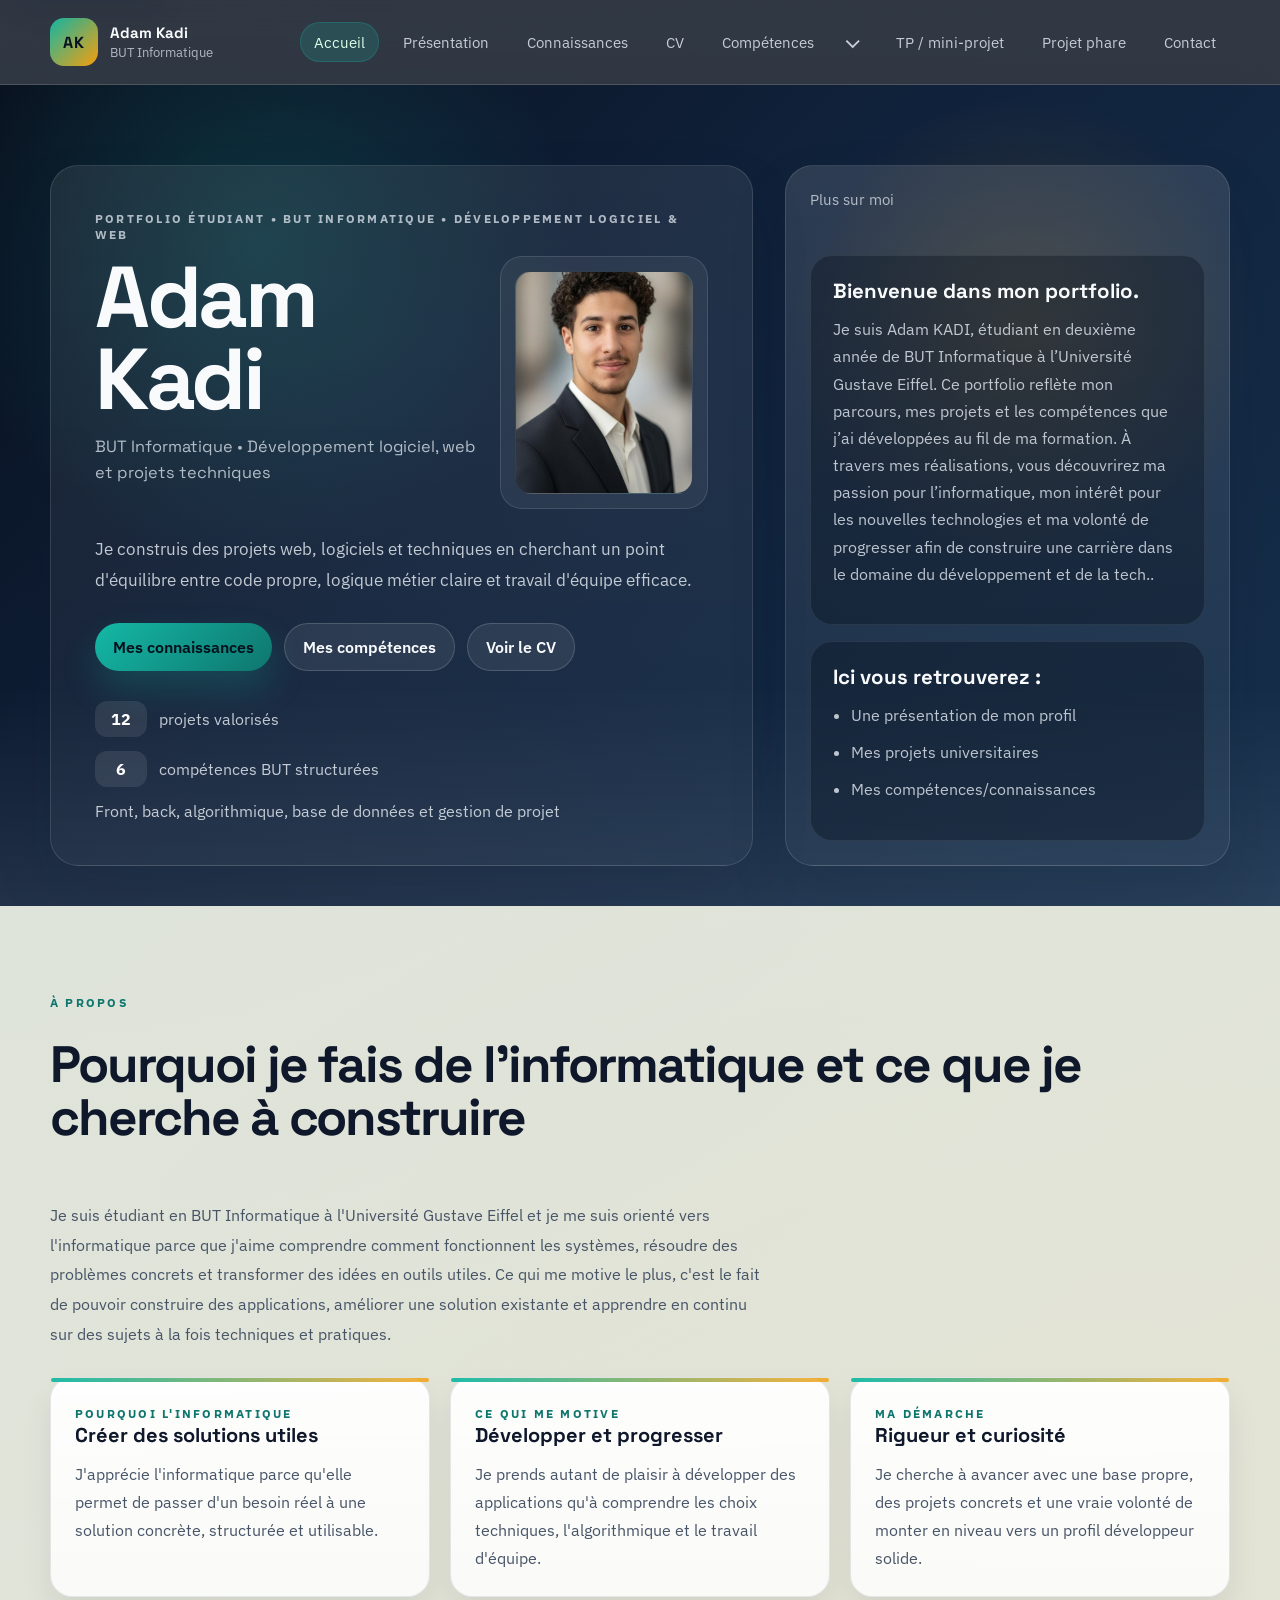
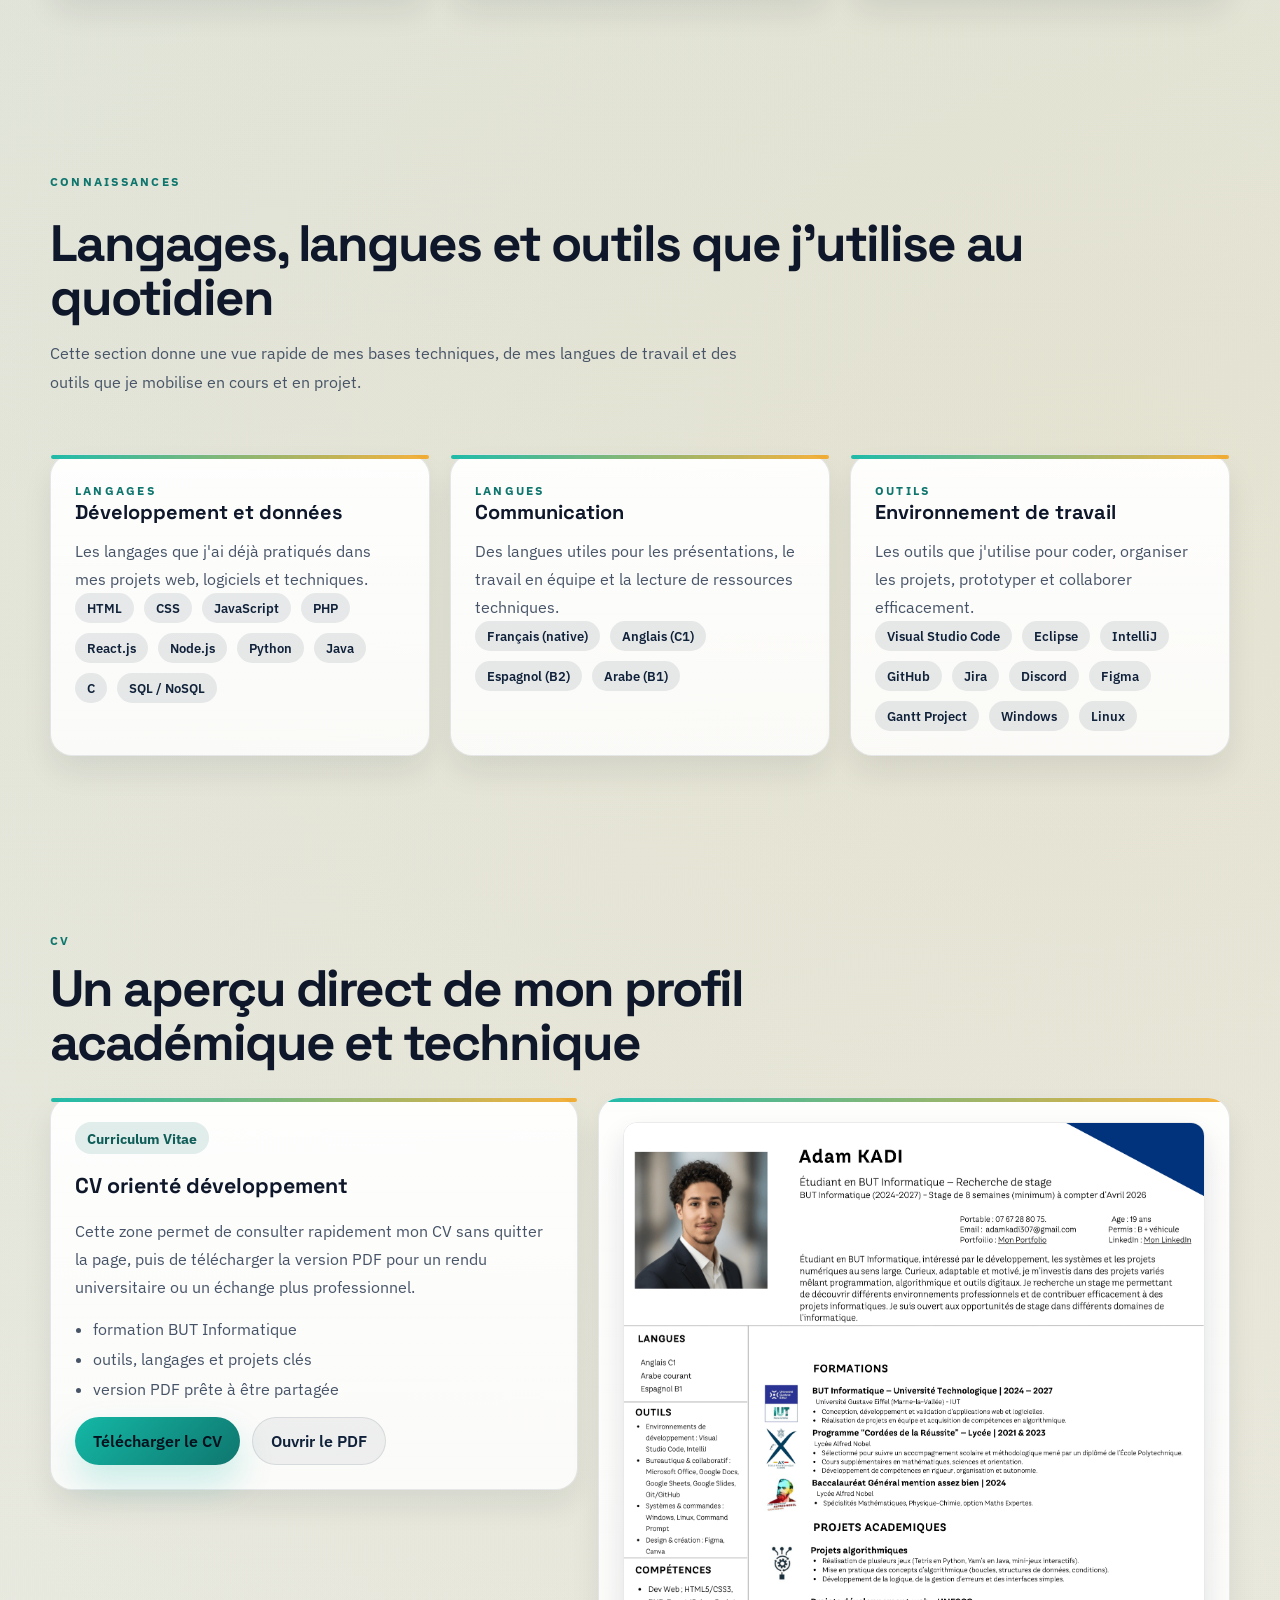
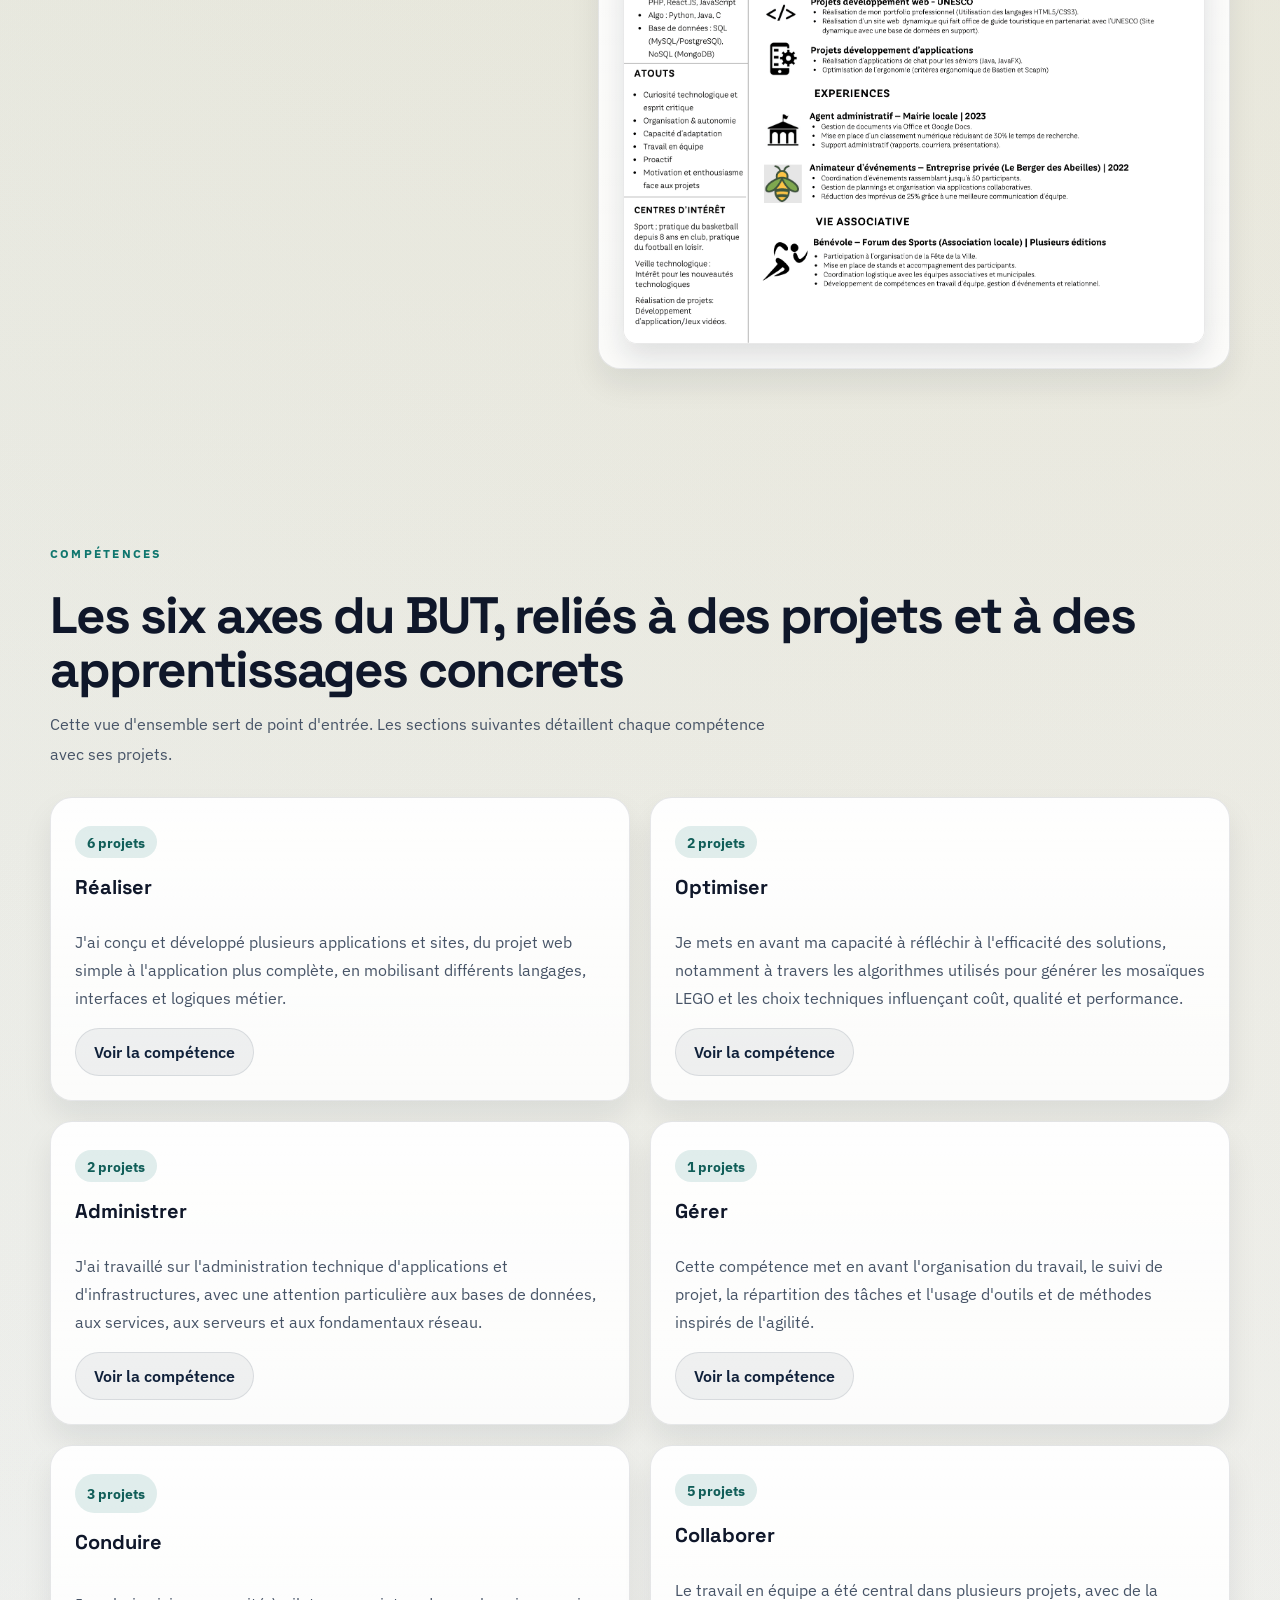
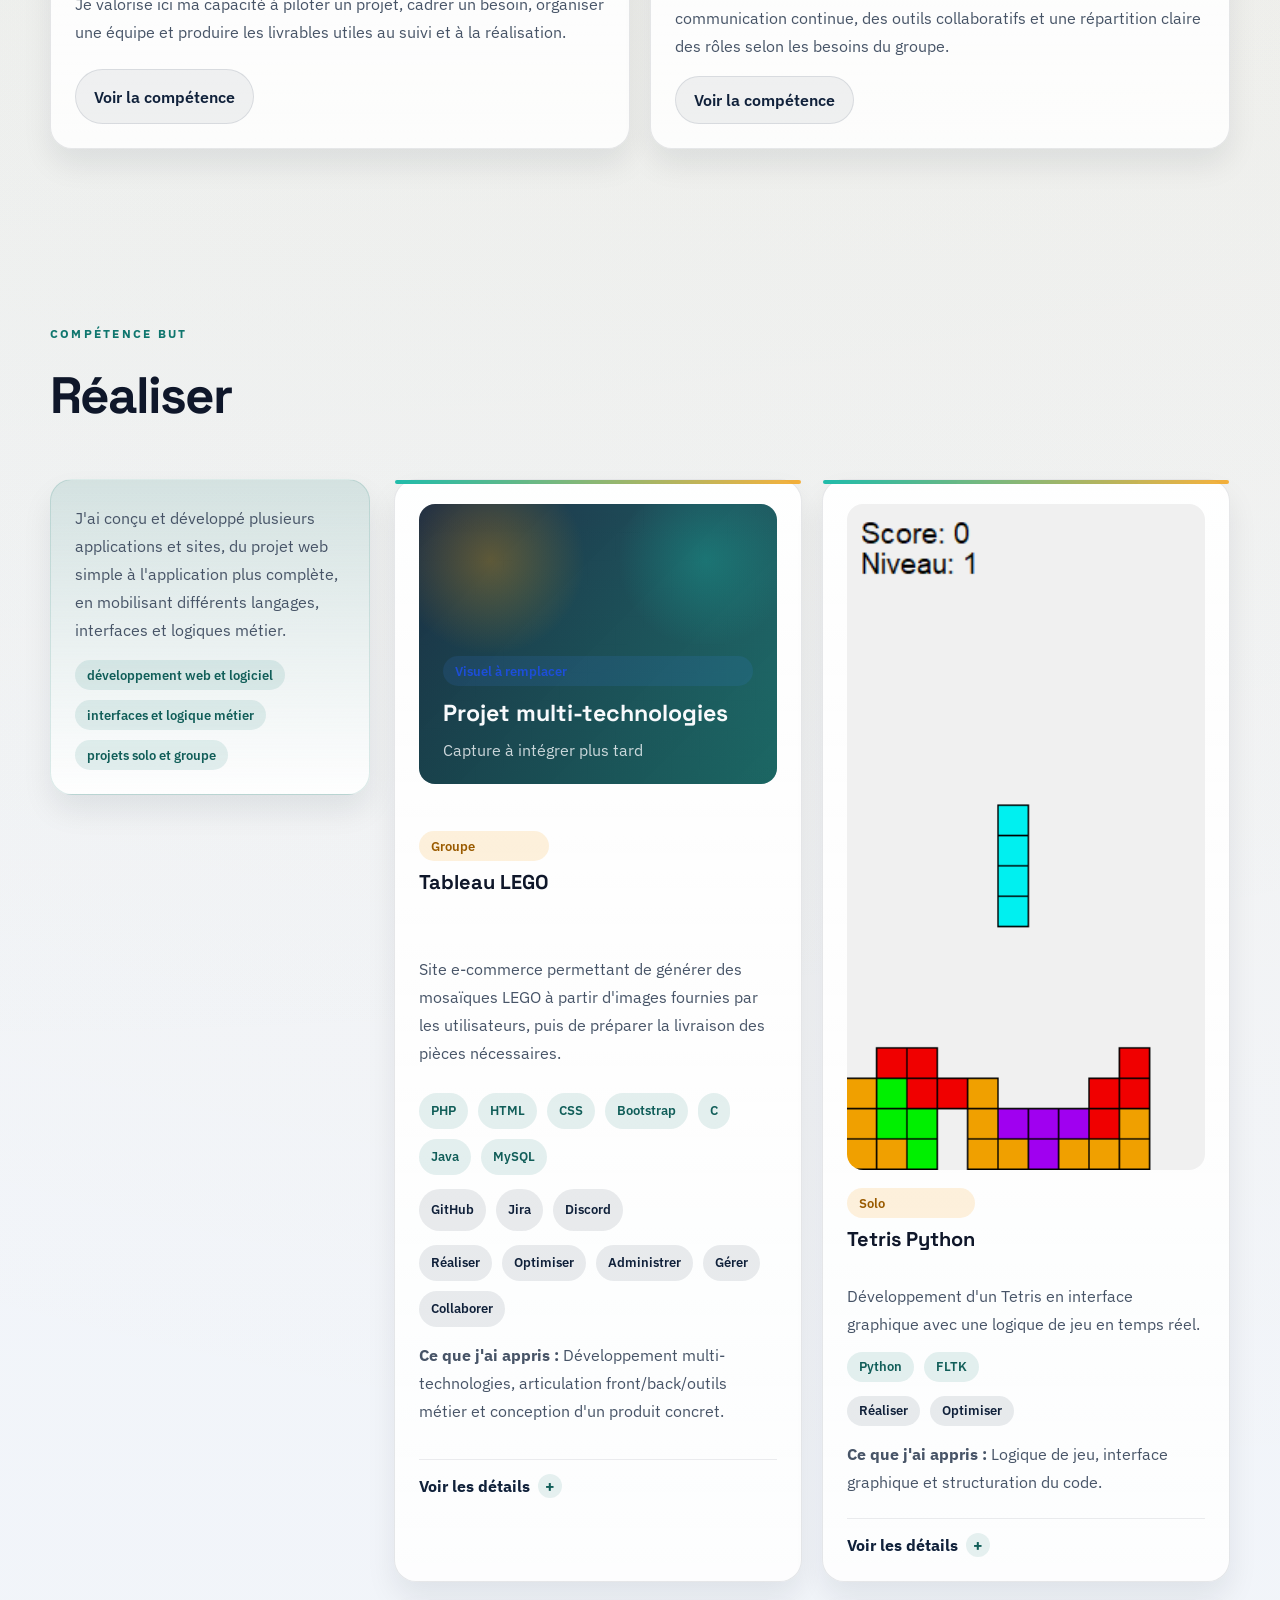
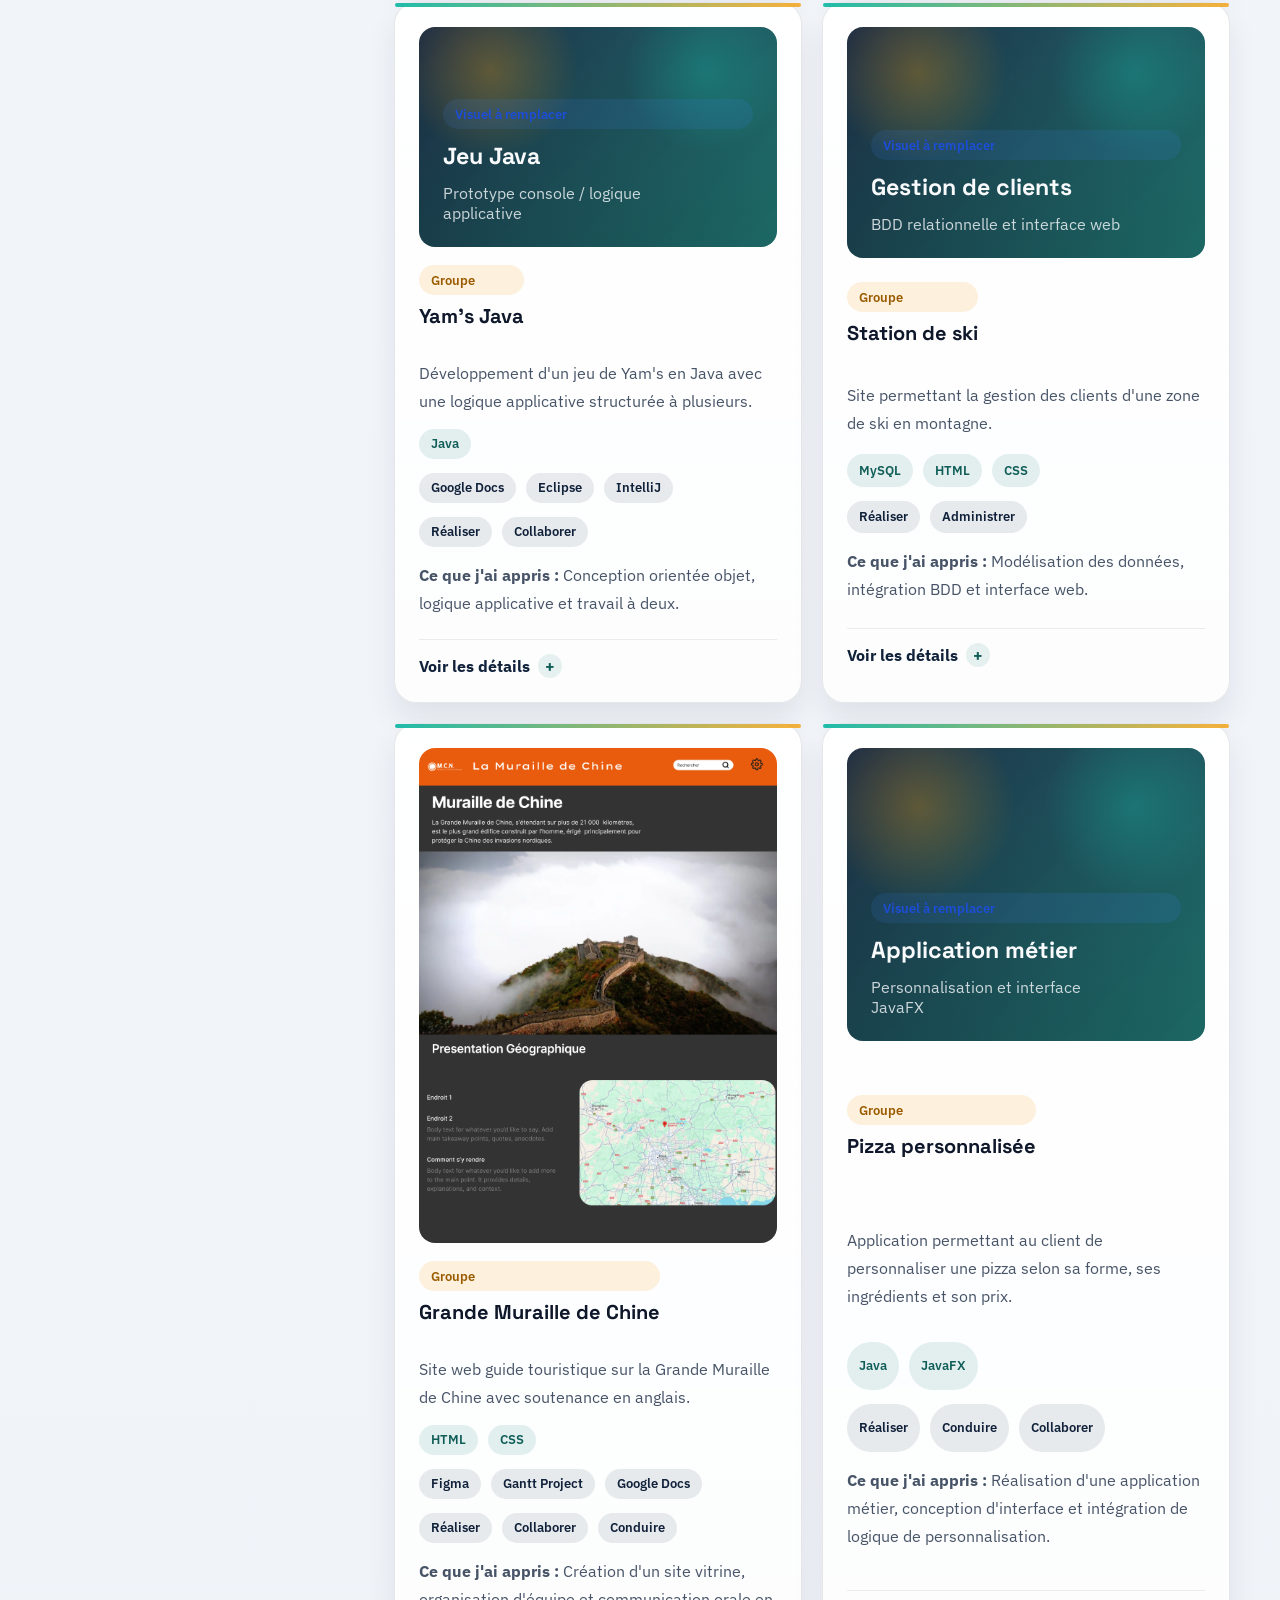
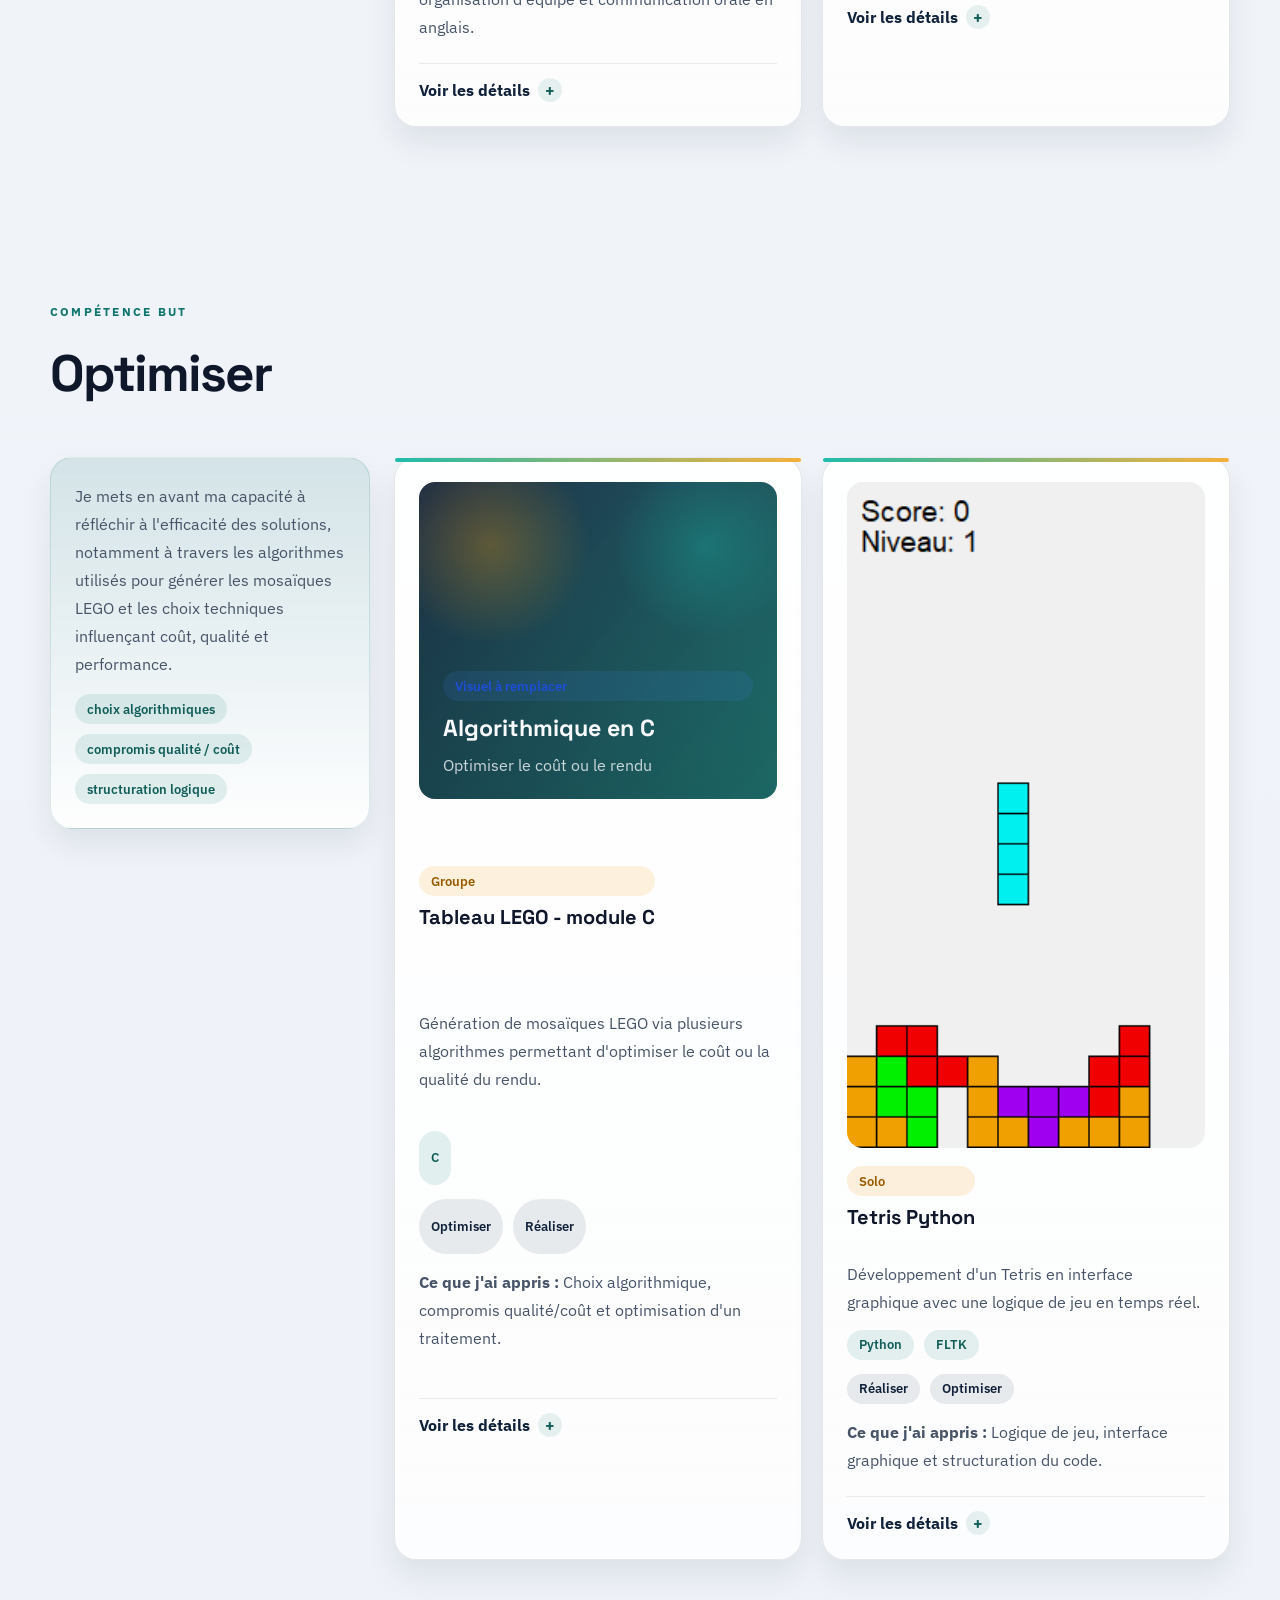
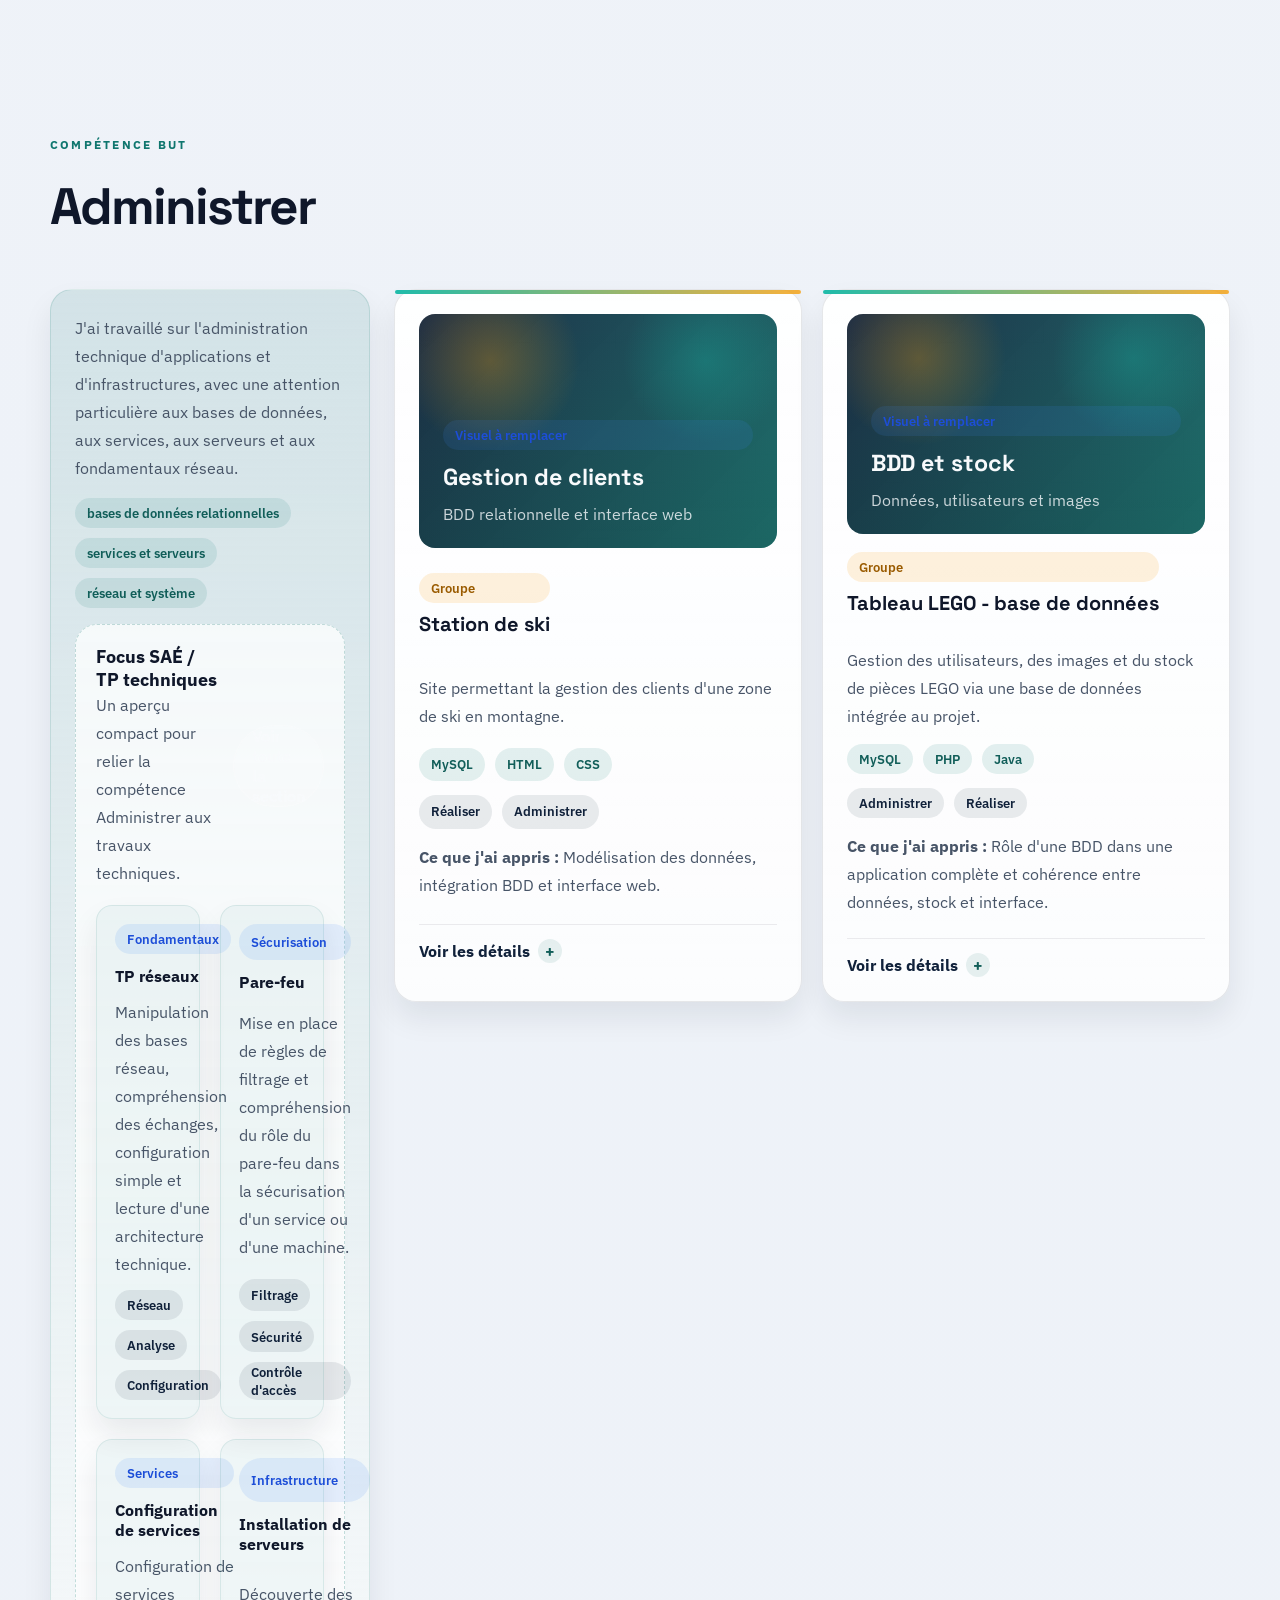
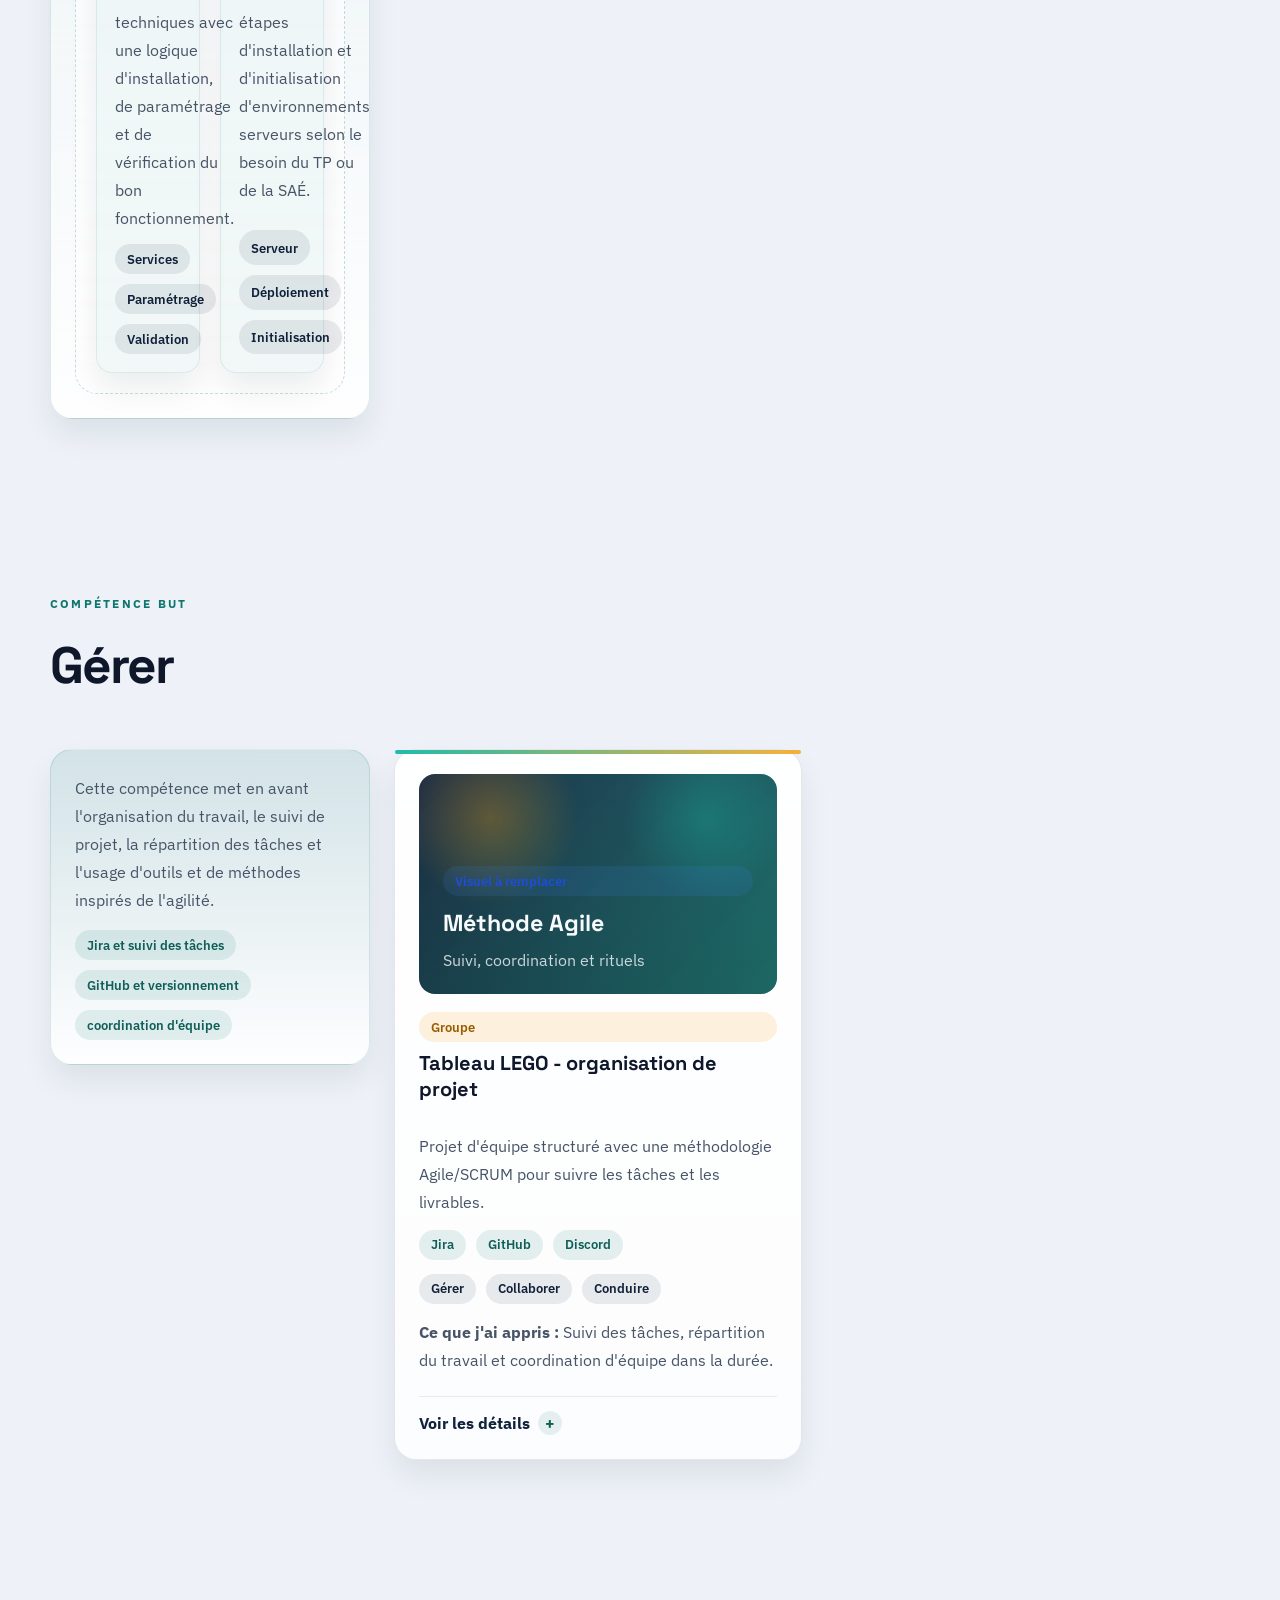
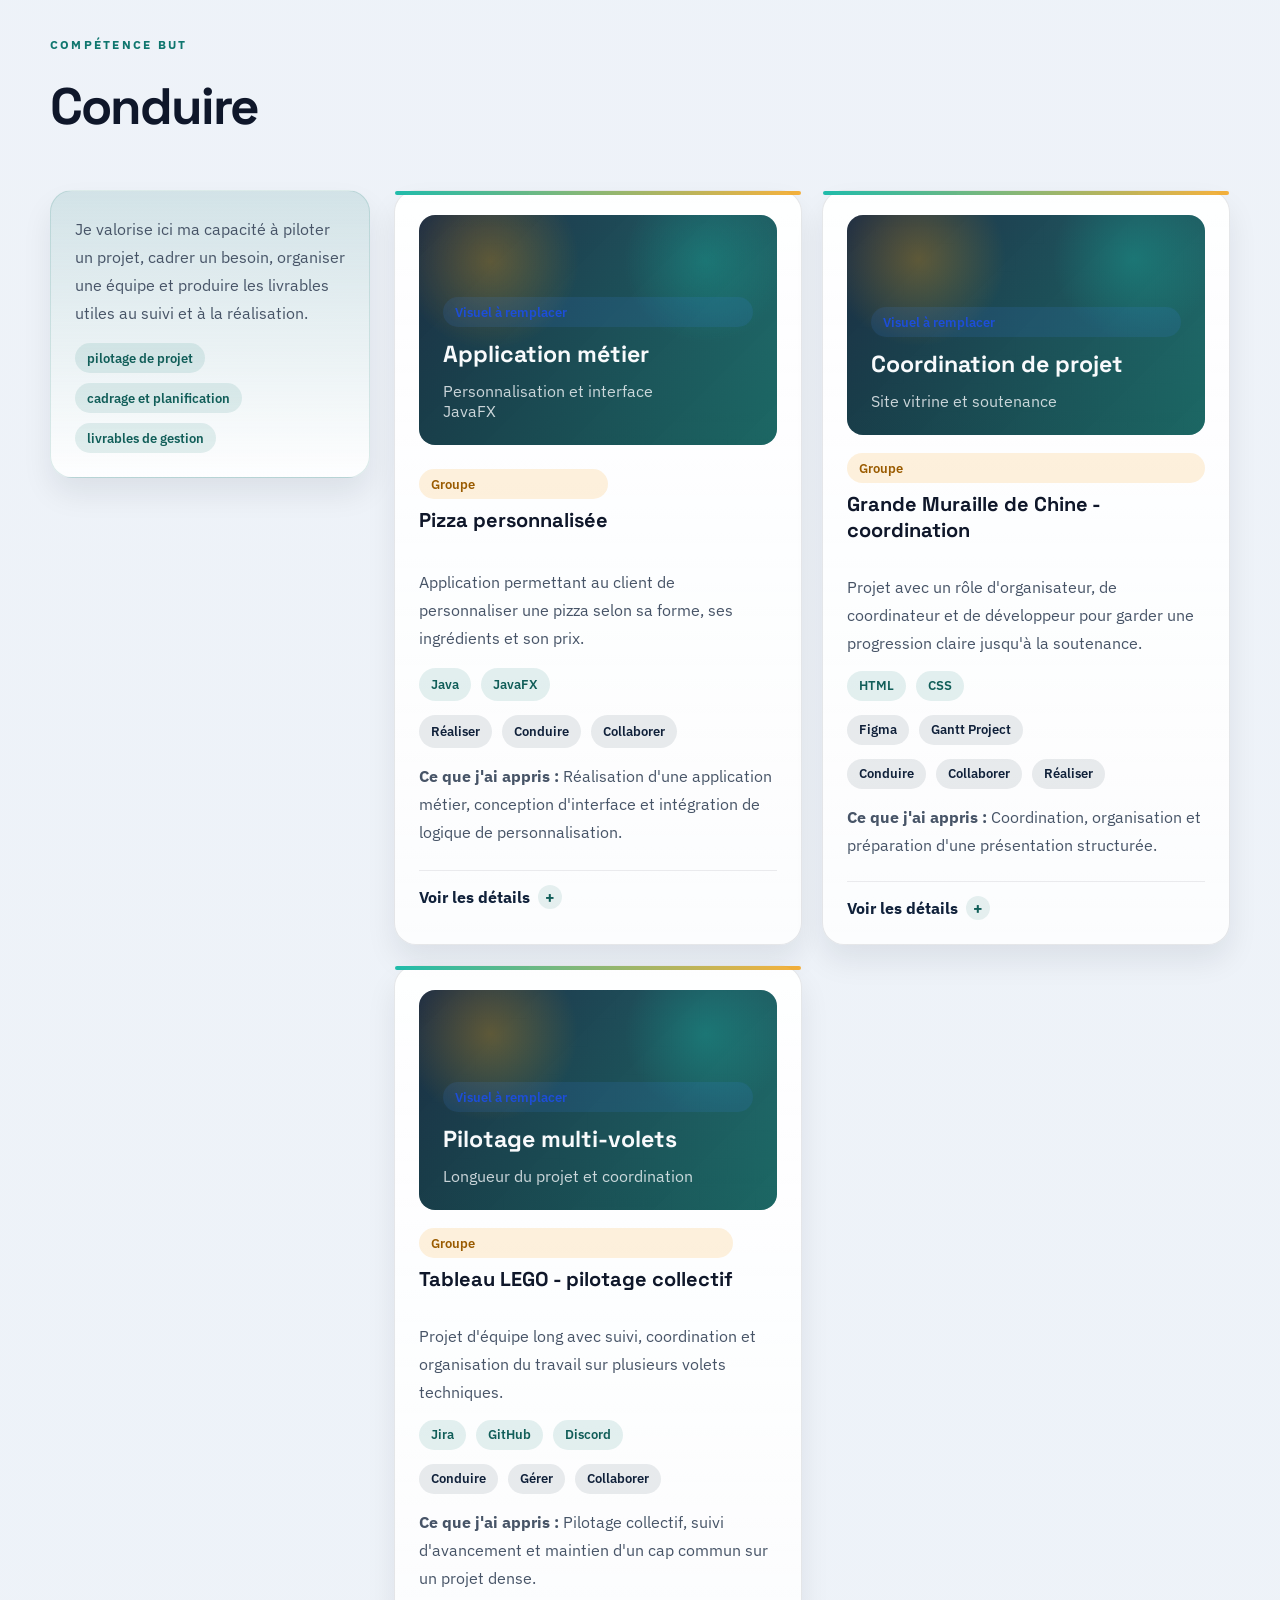
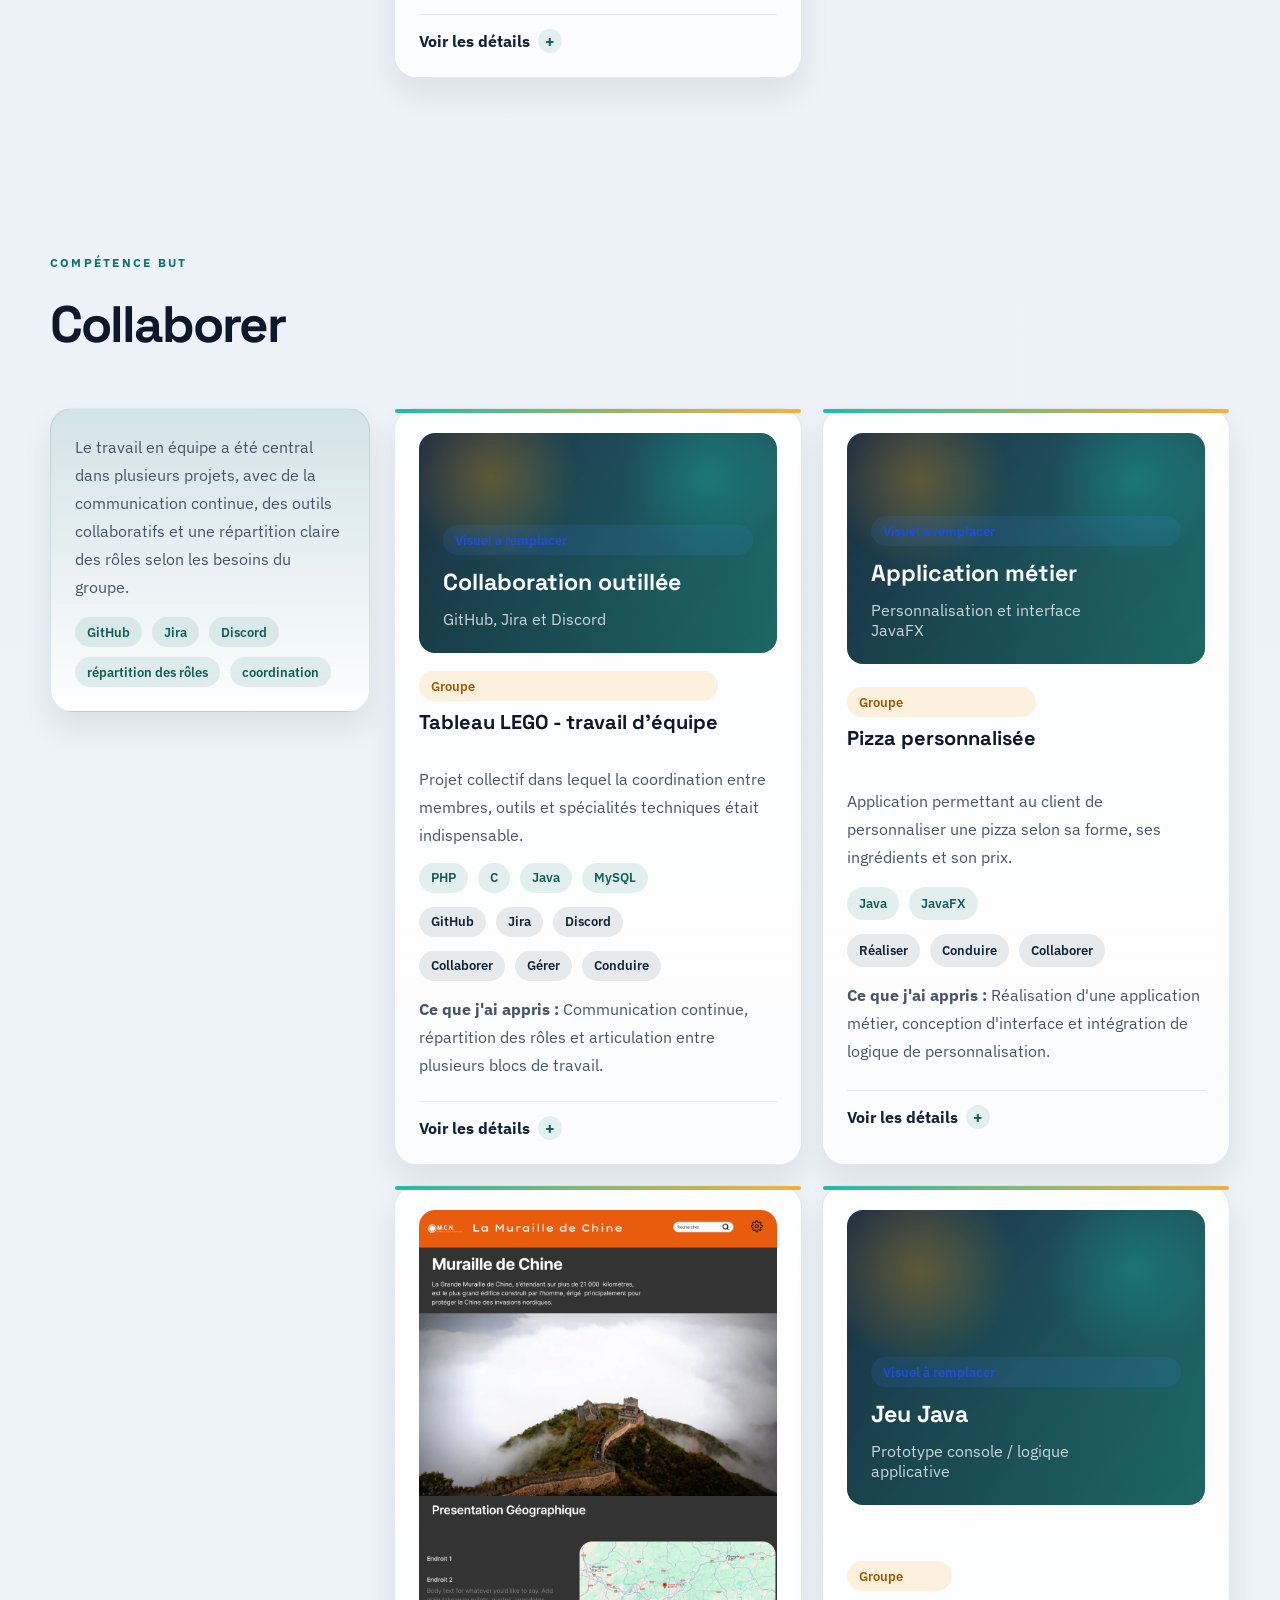
==== index.html @ 63e86c7b "Update index.html" ====
﻿<!DOCTYPE html>
<html lang="fr">
<head>
    <meta charset="UTF-8">
    <meta name="viewport" content="width=device-width, initial-scale=1.0">
    <meta name="description" content="Portfolio one-page d'Adam Kadi, étudiant en BUT Informatique, structuré autour des compétences du BUT et de projets techniques.">
    <title>Adam Kadi | Portfolio BUT Informatique</title>
    <link rel="preconnect" href="https://fonts.googleapis.com">
    <link rel="preconnect" href="https://fonts.gstatic.com" crossorigin>
    <link href="https://fonts.googleapis.com/css2?family=IBM+Plex+Sans:wght@400;500;600;700&family=Space+Grotesk:wght@500;700&display=swap" rel="stylesheet">
    <link rel="stylesheet" href="assets/css/styles.css">
</head>
<body>
    <a class="skip-link" href="#main-content">Aller au contenu</a>

    <nav class="site-nav" aria-label="Navigation principale">
        <div class="container nav-inner">
            <a class="brand" href="#hero">
                <span class="brand-mark">AK</span>
                <span class="brand-copy">
                    <strong>Adam Kadi</strong>
                    <span>BUT Informatique</span>
                </span>
            </a>

            <button class="nav-toggle" type="button" aria-expanded="false" aria-controls="nav-panel">
                <span></span>
                <span></span>
                <span></span>
                <span class="sr-only">Ouvrir le menu</span>
            </button>

            <div class="nav-panel" id="nav-panel">
                <ul class="nav-links">
                    <li><a href="#hero" data-nav-link>Accueil</a></li>
                    <li><a href="#presentation" data-nav-link>Présentation</a></li>
                    <li><a href="#connaissances" data-nav-link>Connaissances</a></li>
                    <li><a href="#cv" data-nav-link>CV</a></li>
                    <li class="nav-item nav-item-dropdown" data-nav-group="competences">
                        <div class="nav-dropdown-head">
                            <a href="#competences" class="nav-group-link" data-nav-link data-nav-parent-link="competences">Compétences</a>
                            <button class="nav-dropdown-toggle" type="button" aria-expanded="false" aria-controls="nav-competences-menu" data-dropdown-toggle="competences">
                                <span class="nav-dropdown-chevron" aria-hidden="true"></span>
                                <span class="sr-only">Afficher les liens des compétences</span>
                            </button>
                        </div>
                        <div class="nav-dropdown-menu" id="nav-competences-menu">
                            <a href="#realiser" data-nav-link data-nav-sub-link="competences">Réaliser</a>
                            <a href="#optimiser" data-nav-link data-nav-sub-link="competences">Optimiser</a>
                            <a href="#administrer" data-nav-link data-nav-sub-link="competences">Administrer</a>
                            <a href="#gerer" data-nav-link data-nav-sub-link="competences">Gérer</a>
                            <a href="#conduire" data-nav-link data-nav-sub-link="competences">Conduire</a>
                            <a href="#collaborer" data-nav-link data-nav-sub-link="competences">Collaborer</a>
                        </div>
                    </li>
                    <li><a href="#sae-techniques" data-nav-link>TP / mini-projet</a></li>
                    <li><a href="#projet-phare" data-nav-link>Projet phare</a></li>
                    <li><a href="#contact" data-nav-link>Contact</a></li>
                </ul>
            </div>
        </div>
    </nav>

    <header class="hero-shell" id="hero" data-nav-section>
        <div class="hero-backdrop" aria-hidden="true"></div>
        <div class="container hero-grid reveal">
            <div class="hero-copy">
                <p class="eyebrow">Portfolio étudiant • BUT Informatique • Développement logiciel & web</p>
                <div class="hero-identity">
                    <div class="hero-title-block">
                        <h1>Adam Kadi</h1>
                        <p class="hero-role">BUT Informatique • Développement logiciel, web et projets techniques</p>
                    </div>
                    <div class="hero-photo-card">
                        
                        <div class="hero-photo-frame">
                            <img class="hero-photo-image" src="photopro.jpg" alt="Photo professionnelle d'Adam Kadi">
                        </div>
                        
                    </div>
                </div>
                <p class="hero-lead">
                    Je construis des projets web, logiciels et techniques en cherchant un point d'équilibre entre code propre,
                    logique métier claire et travail d'équipe efficace.
                </p>
                <div class="hero-actions">
                    <a class="button button-primary" href="#connaissances">Mes connaissances</a>
                    <a class="button button-secondary" href="#competences">Mes compétences</a>
                    <a class="button button-secondary" href="#cv">Voir le CV</a>
                </div>
                <ul class="hero-points">
                    <li><strong data-count="projects">0</strong> projets valorisés</li>
                    <li><strong data-count="competencies">0</strong> compétences BUT structurées</li>
                    <li>Front, back, algorithmique, base de données et gestion de projet</li>
                </ul>
            </div>

            <aside class="hero-panel">
                <p class="panel-title">Plus sur moi</p>
                <div class="hero-card-stack">
                    <article class="hero-mini-card">
                        <span class="mini-label"></span>
                        <h2>Bienvenue dans mon portfolio. </h2>
                        <p>Je suis Adam KADI, étudiant en deuxième année de BUT Informatique à l’Université Gustave Eiffel. Ce portfolio reflète mon parcours, mes projets et les compétences que j’ai développées au fil de ma formation. À travers mes réalisations, vous découvrirez ma passion pour l’informatique, mon intérêt pour les nouvelles technologies et ma volonté de progresser afin de construire une carrière dans le domaine du développement et de la tech..</p>
                    </article>
                    <article class="hero-mini-card">
                        <span class="mini-label"></span>
                        <h2>Ici vous retrouverez :</h2>
                        <ul>
                            <li>Une présentation de mon profil</li>
                            <li>Mes projets universitaires</li>
                            <li>Mes compétences/connaissances</li>
                        </ul>
                    </article>
                </div>
            </aside>
        </div>
    </header>

    <main id="main-content">
        <noscript>
            <section class="noscript-warning">
                <div class="container">
                    <p>Ce portfolio utilise JavaScript pour générer les cartes projets et les sections compétences.</p>
                </div>
            </section>
        </noscript>

        <section class="section intro-section" id="presentation" data-nav-section>
            <div class="container section-grid reveal">
                <div class="section-heading">
                    <p class="section-kicker">À propos</p>
                    <h2>Pourquoi je fais de l'informatique et ce que je cherche à construire</h2>
                </div>
                <div class="intro-content">
                    <p>
                        Je suis étudiant en BUT Informatique à l'Université Gustave Eiffel et je me suis orienté vers l'informatique
                        parce que j'aime comprendre comment fonctionnent les systèmes, résoudre des problèmes concrets et transformer
                        des idées en outils utiles. Ce qui me motive le plus, c'est le fait de pouvoir construire des applications,
                        améliorer une solution existante et apprendre en continu sur des sujets à la fois techniques et pratiques.
                    </p>
                    <div class="info-grid">
                        <article class="info-card">
                            <span class="info-card-label">Pourquoi l'informatique</span>
                            <h3>Créer des solutions utiles</h3>
                            <p>J'apprécie l'informatique parce qu'elle permet de passer d'un besoin réel à une solution concrète, structurée et utilisable.</p>
                        </article>
                        <article class="info-card">
                            <span class="info-card-label">Ce qui me motive</span>
                            <h3>Développer et progresser</h3>
                            <p>Je prends autant de plaisir à développer des applications qu'à comprendre les choix techniques, l'algorithmique et le travail d'équipe.</p>
                        </article>
                        <article class="info-card">
                            <span class="info-card-label">Ma démarche</span>
                            <h3>Rigueur et curiosité</h3>
                            <p>Je cherche à avancer avec une base propre, des projets concrets et une vraie volonté de monter en niveau vers un profil développeur solide.</p>
                        </article>
                    </div>
                </div>
            </div>
        </section>

        <section class="section knowledge-section" id="connaissances" data-nav-section>
            <div class="container section-grid reveal">
                <div class="section-heading">
                    <p class="section-kicker">Connaissances</p>
                    <h2>Langages, langues et outils que j'utilise au quotidien</h2>
                    <p class="section-subtitle">
                        Cette section donne une vue rapide de mes bases techniques, de mes langues de travail et des outils que je mobilise en cours et en projet.
                    </p>
                </div>
                <div class="info-grid knowledge-grid">
                    <article class="info-card knowledge-card">
                        <span class="info-card-label">Langages</span>
                        <h3>Développement et données</h3>
                        <p>Les langages que j'ai déjà pratiqués dans mes projets web, logiciels et techniques.</p>
                        <div class="badge-row">
                            <span class="badge skill">HTML</span>
                            <span class="badge skill">CSS</span>
                            <span class="badge skill">JavaScript</span>
                            <span class="badge skill">PHP</span>
                            <span class="badge skill">React.js</span>
                            <span class="badge skill">Node.js</span>
                            <span class="badge skill">Python</span>
                            <span class="badge skill">Java</span>
                            <span class="badge skill">C</span>
                            <span class="badge skill">SQL / NoSQL</span>
                            
                        </div>
                    </article>
                    <article class="info-card knowledge-card">
                        <span class="info-card-label">Langues</span>
                        <h3>Communication</h3>
                        <p>Des langues utiles pour les présentations, le travail en équipe et la lecture de ressources techniques.</p>
                        <div class="badge-row">
                            <span class="badge skill">Français (native)</span>
                            <span class="badge skill">Anglais (C1)</span>
                            <span class="badge skill">Espagnol (B2)</span>
                            <span class="badge skill">Arabe (B1)</span>
                            
                        </div>
                    </article>
                    <article class="info-card knowledge-card">
                        <span class="info-card-label">Outils</span>
                        <h3>Environnement de travail</h3>
                        <p>Les outils que j'utilise pour coder, organiser les projets, prototyper et collaborer efficacement.</p>
                        <div class="badge-row">
                            <span class="badge skill">Visual Studio Code</span>
                            <span class="badge skill">Eclipse</span>
                            <span class="badge skill">IntelliJ</span>
                            <span class="badge skill">GitHub</span>
                            <span class="badge skill">Jira</span>
                            <span class="badge skill">Discord</span>
                            <span class="badge skill">Figma</span>
                            <span class="badge skill">Gantt Project</span>
                            <span class="badge skill">Windows</span>
                            <span class="badge skill">Linux</span>
                        </div>
                    </article>
                </div>
            </div>
        </section>

        <section class="section cv-section" id="cv" data-nav-section>
            <div class="container reveal">
                <div class="section-heading section-heading-split">
                    <div>
                        <p class="section-kicker">CV</p>
                        <h2>Un aperçu direct de mon profil académique et technique</h2>
                    </div>
                    
                </div>
                <div class="cv-grid">
                    <article class="cv-summary-card">
                        <span class="competency-count">Curriculum Vitae</span>
                        <h3>CV orienté développement</h3>
                        <p>
                            Cette zone permet de consulter rapidement mon CV sans quitter la page, puis de télécharger la version PDF
                            pour un rendu universitaire ou un échange plus professionnel.
                        </p>
                        <ul class="feature-list">
                            <li>formation BUT Informatique</li>
                            <li>outils, langages et projets clés</li>
                            <li>version PDF prête à être partagée</li>
                        </ul>
                        <div class="cv-actions">
                            <a class="button button-primary" href="CVADAM.pdf" download="CVADAM.pdf">Télécharger le CV</a>
                            <a class="button button-surface" href="CVADAM.pdf" target="_blank" rel="noopener">Ouvrir le PDF</a>
                        </div>
                    </article>
                    <article class="cv-preview-card">
                        <img src="CVADAM.png" alt="Aperçu du CV d'Adam Kadi">
                    </article>
                </div>
            </div>
        </section>

        <section class="section competencies-overview-section" id="competences" data-nav-section>
            <div class="container reveal">
                <div class="section-heading">
                    <p class="section-kicker">Compétences</p>
                    <h2>Les six axes du BUT, reliés à des projets et à des apprentissages concrets</h2>
                    <p class="section-subtitle">
                        Cette vue d'ensemble sert de point d'entrée. Les sections suivantes détaillent chaque compétence avec ses projets.
                    </p>
                </div>
                <div class="competency-overview-grid" id="competencies-overview"></div>
            </div>
        </section>

        <div id="competency-sections"></div>

        <section class="section technical-section" id="sae-techniques" data-nav-section>
            <div class="container reveal">
                <div class="section-heading">
                    <p class="section-kicker">TP techniques</p>
                    <h2>Des apprentissages techniques à valoriser au-delà des gros projets</h2>
                    <p class="section-subtitle">
                        Cette section est prévue pour accueillir les TP de type mini-projet.
                    </p>
                </div>
                <div class="timeline-list" id="technical-timeline"></div>
            </div>
        </section>

        <section class="section featured-section" id="projet-phare" data-nav-section>
            <div class="container reveal">
                <div class="section-heading section-heading-split">
                    <div>
                        <p class="section-kicker">Projet phare</p>
                        <h2>Tableau LEGO (site e-commerce)</h2>
                    </div>
                </div>
                <div id="featured-project-card"></div>
            </div>
        </section>

        <section class="section contact-section" id="contact" data-nav-section>
            <div class="container reveal">
                <div class="contact-banner">
                    <div>
                        <p class="section-kicker">Contact</p>
                        <h2 class="contact-banner2">Disponible pour échanger autour de projets, d'une alternance ou d'une poursuite d'études</h2>
                    </div>
                </div>

                <div class="contact-grid">
                    <article class="contact-card">
                        <span class="contact-label">Email</span>
                        <a href="mailto:adamkadi307@gmail.com">adamkadi307@gmail.com</a>
                        <p>Canal principal pour un premier contact professionnel.</p>
                    </article>
                    <article class="contact-card">
                        <span class="contact-label">Téléphone</span>
                        <a href="tel:0767288075">07 67 28 80 75</a>
                        <p>Disponible pour un échange rapide ou un suivi de candidature.</p>
                    </article>
                    <article class="contact-card">
                        <span class="contact-label">LinkedIn</span>
                        <a href="https://www.linkedin.com/in/adam-kadi-b3500b339" target="_blank" rel="noopener">Adam KADI (mon profil)</a>
                        <p>Pour suivre mon parcours et mes mises à jour professionnelles.</p>
                    </article>
                    <article class="contact-card">
                        <span class="contact-label">Localisation</span>
                        <p>Paris et périphéries</p>
                        <p>Mobilité pour les projets, stages et opportunités académiques.</p>
                    </article>
                </div>
            </div>
        </section>
    </main>

    <footer class="site-footer">
        <div class="container footer-grid">
            <div>
                <p class="footer-name">Adam Kadi</p>
                <p>Étudiant en BUT Informatique - Université Gustave Eiffel</p>
            </div>
            <div>
                <p class="footer-title">Ce portfolio met l'accent sur :</p>
                <ul class="footer-list">
                    <li>mes compétences acquises durant mes années de BUT Informatique</li>
                    <li>des projets reliés à des apprentissages concrets</li>
                </ul>
            </div>
            <div>
                <p class="footer-title">Raccourcis</p>
                <div class="footer-links">
                    <a href="#connaissances">Connaissances</a>
                    <a href="#cv">CV</a>
                    <a href="#competences">Compétences</a>
                    <a href="#projet-phare">Projet phare</a>
                    <a href="CVADAM.pdf" target="_blank" rel="noopener">CV PDF</a>
                </div>
            </div>
        </div>
        <div class="container footer-bottom">
            <p>Dernière mise à jour <span id="footer-date">mars 2026</span>.</p>
        </div>
    </footer>

    <script src="assets/js/data.js"></script>
    <script src="assets/js/app.js"></script>
</body>
</html>
---- assets/css/styles.css ----
﻿:root {
    --bg: #eef2f8;
    --surface: rgba(255, 255, 255, 0.8);
    --surface-strong: #ffffff;
    --surface-muted: rgba(234, 240, 249, 0.72);
    --text: #101828;
    --text-soft: #475467;
    --title: #0f172a;
    --title-end: #FFFFFF;
    --border: rgba(15, 23, 42, 0.1);
    --border-strong: rgba(15, 23, 42, 0.16);
    --accent: #0f766e;
    --accent-strong: #115e59;
    --accent-soft: rgba(15, 118, 110, 0.12);
    --accent-alt: #f59e0b;
    --navy: #10213a;
    --shadow-lg: 0 30px 60px rgba(15, 23, 42, 0.12);
    --shadow-md: 0 16px 30px rgba(15, 23, 42, 0.08);
    --radius-xl: 28px;
    --radius-lg: 22px;
    --radius-md: 16px;
    --radius-sm: 12px;
    --container: 1180px;
    --nav-height: 84px;
}

* {
    box-sizing: border-box;
}

html {
    scroll-behavior: smooth;
}

body {
    margin: 0;
    min-width: 320px;
    font-family: "IBM Plex Sans", "Segoe UI", sans-serif;
    color: var(--text);
    background:
        radial-gradient(circle at top left, rgba(15, 118, 110, 0.12), transparent 28%),
        radial-gradient(circle at 85% 10%, rgba(245, 158, 11, 0.14), transparent 22%),
        linear-gradient(180deg, #f7f9fc 0%, var(--bg) 48%, #edf3f9 100%);
}

body::before {
    content: "";
    position: fixed;
    inset: 0;
    background-image:
        linear-gradient(rgba(15, 23, 42, 0.035) 1px, transparent 1px),
        linear-gradient(90deg, rgba(15, 23, 42, 0.035) 1px, transparent 1px);
    background-size: 36px 36px;
    mask-image: linear-gradient(180deg, rgba(0, 0, 0, 0.24), transparent 80%);
    pointer-events: none;
    z-index: -1;
}

img {
    display: block;
    max-width: 100%;
}

a {
    color: inherit;
}

button,
summary {
    font: inherit;
}

.container {
    width: min(100% - 32px, var(--container));
    margin: 0 auto;
}

.sr-only {
    position: absolute;
    width: 1px;
    height: 1px;
    padding: 0;
    margin: -1px;
    overflow: hidden;
    clip: rect(0, 0, 0, 0);
    white-space: nowrap;
    border: 0;
}

.skip-link {
    position: absolute;
    left: 16px;
    top: -48px;
    z-index: 2000;
    padding: 12px 16px;
    border-radius: 999px;
    background: var(--surface-strong);
    color: var(--title);
    text-decoration: none;
    box-shadow: var(--shadow-md);
}

.skip-link:focus {
    top: 16px;
}

.site-nav {
    position: sticky;
    top: 0;
    z-index: 1500;
    border-bottom: 1px solid rgba(255, 255, 255, 0.15);
    background: rgba(10, 18, 33, 0.82);
    backdrop-filter: blur(18px);
}

.nav-inner {
    min-height: var(--nav-height);
    display: flex;
    align-items: center;
    gap: 24px;
}

.brand {
    display: inline-flex;
    align-items: center;
    gap: 12px;
    text-decoration: none;
    color: #f8fafc;
    flex-shrink: 0;
}

.brand-mark {
    display: grid;
    place-items: center;
    width: 48px;
    height: 48px;
    border-radius: 14px;
    font-family: "Space Grotesk", sans-serif;
    font-weight: 700;
    letter-spacing: 0.06em;
    background: linear-gradient(135deg, #14b8a6, #f59e0b);
    color: #08111f;
}

.brand-copy {
    display: grid;
    gap: 2px;
    font-size: 0.94rem;
}

.brand-copy strong,
.section-heading h2,
.hero-copy h1,
.project-card h3,
.featured-content h3,
.hero-mini-card h2,
.info-card h3,
.competency-overview-card h3,
.contact-banner h2,
.contact-card a,
.contact-card p:first-of-type,
.footer-name,
.footer-title {
    font-family: "Space Grotesk", sans-serif;
}

.brand-copy span {
    color: rgba(226, 232, 240, 0.72);
    font-size: 0.8rem;
}

.nav-toggle {
    display: none;
    margin-left: auto;
    width: 48px;
    height: 48px;
    border: 1px solid rgba(148, 163, 184, 0.25);
    border-radius: 14px;
    background: rgba(255, 255, 255, 0.04);
    cursor: pointer;
}

.nav-toggle span {
    display: block;
    width: 20px;
    height: 2px;
    margin: 4px auto;
    background: #f8fafc;
    border-radius: 999px;
    transition: transform 0.2s ease, opacity 0.2s ease;
}

.nav-panel {
    flex: 1;
}

.nav-links {
    list-style: none;
    margin: 0;
    padding: 0;
    display: flex;
    flex-wrap: wrap;
    justify-content: flex-end;
    gap: 10px;
}

.nav-item {
    position: relative;
}

.nav-item-dropdown {
    display: flex;
    align-items: center;
}

.nav-item-dropdown::after {
    content: "";
    position: absolute;
    top: 100%;
    left: 0;
    width: 100%;
    height: 16px;
}

.nav-dropdown-head {
    display: flex;
    align-items: center;
    gap: 4px;
}

.nav-links a {
    display: inline-flex;
    align-items: center;
    min-height: 40px;
    padding: 0 14px;
    border-radius: 999px;
    text-decoration: none;
    color: rgba(226, 232, 240, 0.84);
    font-size: 0.92rem;
    transition: background-color 0.2s ease, color 0.2s ease, transform 0.2s ease;
}

.nav-group-link {
    padding-right: 10px;
}

.nav-links a:hover,
.nav-links a:focus-visible {
    background: rgba(255, 255, 255, 0.09);
    color: #ffffff;
    transform: translateY(-1px);
}

.nav-dropdown-toggle {
    display: inline-flex;
    align-items: center;
    justify-content: center;
    width: 40px;
    height: 40px;
    border: none;
    border-radius: 999px;
    background: transparent;
    color: rgba(226, 232, 240, 0.84);
    cursor: pointer;
    transition: background-color 0.2s ease, color 0.2s ease, transform 0.2s ease;
}

.nav-dropdown-toggle:hover,
.nav-dropdown-toggle:focus-visible {
    background: rgba(255, 255, 255, 0.09);
    color: #ffffff;
    transform: translateY(-1px);
}

.nav-dropdown-chevron {
    width: 10px;
    height: 10px;
    border-right: 2px solid currentColor;
    border-bottom: 2px solid currentColor;
    transform: rotate(45deg) translateY(-1px);
    transition: transform 0.2s ease;
}

.nav-dropdown-menu {
    position: absolute;
    top: calc(100% + 4px);
    left: 0;
    min-width: 240px;
    padding: 12px;
    display: grid;
    gap: 8px;
    border-radius: 20px;
    background: rgba(9, 17, 31, 0.97);
    border: 1px solid rgba(255, 255, 255, 0.08);
    box-shadow: var(--shadow-lg);
    opacity: 0;
    pointer-events: none;
    transform: translateY(8px);
    transition: opacity 0.2s ease, transform 0.2s ease;
}

.nav-dropdown-menu a {
    width: 100%;
    justify-content: flex-start;
    border-radius: 14px;
    background: rgba(255, 255, 255, 0.04);
}

.nav-item-dropdown:hover .nav-dropdown-menu,
.nav-item-dropdown:focus-within .nav-dropdown-menu,
.nav-item-dropdown.is-open .nav-dropdown-menu {
    opacity: 1;
    pointer-events: auto;
    transform: translateY(0);
}

.nav-item-dropdown:hover .nav-dropdown-chevron,
.nav-item-dropdown:focus-within .nav-dropdown-chevron,
.nav-item-dropdown.is-open .nav-dropdown-chevron {
    transform: rotate(-135deg) translateX(-1px);
}

.nav-links a.is-active {
    background: rgba(20, 184, 166, 0.18);
    color: #dcfce7;
    box-shadow: inset 0 0 0 1px rgba(20, 184, 166, 0.24);
}

.nav-item-dropdown.is-active .nav-dropdown-toggle {
    background: rgba(20, 184, 166, 0.18);
    color: #dcfce7;
    box-shadow: inset 0 0 0 1px rgba(20, 184, 166, 0.24);
}

.hero-shell {
    position: relative;
    padding: 56px 0 40px;
    background:
        radial-gradient(circle at 20% 20%, rgba(20, 184, 166, 0.18), transparent 26%),
        radial-gradient(circle at 80% 30%, rgba(245, 158, 11, 0.16), transparent 20%),
        linear-gradient(135deg, #09111f 0%, #10213a 42%, #16304d 100%);
    color: #f8fafc;
    overflow: clip;
}

.hero-backdrop {
    position: absolute;
    inset: auto 0 0 0;
    height: 220px;
    background: linear-gradient(180deg, transparent, rgba(255, 255, 255, 0.08));
    pointer-events: none;
}

.hero-grid {
    display: grid;
    grid-template-columns: minmax(0, 1.5fr) minmax(300px, 0.95fr);
    gap: 32px;
    align-items: stretch;
    padding-top: 24px;
}

.hero-copy,
.hero-panel {
    position: relative;
    z-index: 1;
}

.hero-copy {
    padding: 44px;
    border-radius: var(--radius-xl);
    background: linear-gradient(180deg, rgba(255, 255, 255, 0.08), rgba(255, 255, 255, 0.03));
    border: 1px solid rgba(255, 255, 255, 0.12);
    box-shadow: var(--shadow-lg);
}

.eyebrow,
.section-kicker,
.mini-label,
.info-card-label,
.contact-label {
    margin: 0 0 14px;
    font-size: 0.78rem;
    font-weight: 700;
    letter-spacing: 0.18em;
    text-transform: uppercase;
}

.eyebrow {
    color: rgba(226, 232, 240, 0.75);
}

.hero-copy h1 {
    margin: 0;
    font-size: clamp(2.9rem, 7vw, 5.4rem);
    line-height: 0.95;
    letter-spacing: -0.04em;
}

.hero-identity {
    display: grid;
    grid-template-columns: minmax(0, 1fr) 208px;
    gap: 20px;
    align-items: start;
}

.hero-title-block {
    display: grid;
    gap: 14px;
}

.hero-role {
    margin: 0;
    color: rgba(226, 232, 240, 0.76);
    font-family: "Space Grotesk", sans-serif;
    font-size: 1.02rem;
    line-height: 1.6;
}

.hero-photo-card {
    display: grid;
    gap: 12px;
    padding: 14px;
    border-radius: var(--radius-lg);
    background: rgba(255, 255, 255, 0.06);
    border: 1px solid rgba(255, 255, 255, 0.12);
}

.photo-tag {
    display: inline-flex;
    align-items: center;
    justify-content: center;
    width: fit-content;
    min-height: 28px;
    padding: 0 10px;
    border-radius: 999px;
    background: rgba(245, 158, 11, 0.18);
    color: #fef3c7;
    font-size: 0.76rem;
    font-weight: 700;
    letter-spacing: 0.1em;
    text-transform: uppercase;
}

.hero-photo-frame {
    position: relative;
    overflow: hidden;
    aspect-ratio: 4 / 5;
    border-radius: calc(var(--radius-lg) - 6px);
    background:
        radial-gradient(circle at 20% 20%, rgba(245, 158, 11, 0.28), transparent 30%),
        radial-gradient(circle at 78% 18%, rgba(20, 184, 166, 0.32), transparent 26%),
        linear-gradient(180deg, rgba(255, 255, 255, 0.08), rgba(8, 17, 31, 0.38));
    border: 1px solid rgba(255, 255, 255, 0.08);
}

.hero-photo-image {
    width: 100%;
    height: 100%;
    object-fit: cover;
}

.hero-photo-silhouette {
    position: absolute;
    inset: 0;
}

.hero-photo-silhouette::before,
.hero-photo-silhouette::after {
    content: "";
    position: absolute;
    left: 50%;
    transform: translateX(-50%);
    background: rgba(255, 255, 255, 0.18);
}

.hero-photo-silhouette::before {
    top: 20%;
    width: 74px;
    height: 74px;
    border-radius: 999px;
}

.hero-photo-silhouette::after {
    bottom: -14px;
    width: 154px;
    height: 180px;
    border-radius: 48% 48% 20% 20%;
}

.hero-photo-note {
    margin: 0;
    color: rgba(226, 232, 240, 0.82);
    font-size: 0.9rem;
    line-height: 1.5;
    text-align: center;
}

.hero-lead {
    max-width: 62ch;
    margin: 24px 0 0;
    font-size: 1.08rem;
    line-height: 1.8;
    color: rgba(226, 232, 240, 0.84);
}

.hero-actions {
    display: flex;
    flex-wrap: wrap;
    gap: 12px;
    margin-top: 28px;
}

.button {
    display: inline-flex;
    align-items: center;
    justify-content: center;
    min-height: 48px;
    padding: 0 18px;
    border-radius: 999px;
    text-decoration: none;
    font-weight: 600;
    transition: transform 0.2s ease, box-shadow 0.2s ease, background-color 0.2s ease, border-color 0.2s ease;
}

.button:hover,
.button:focus-visible {
    transform: translateY(-2px);
}

.button-primary {
    background: linear-gradient(135deg, #14b8a6, #0f766e);
    color: #04111d;
    box-shadow: 0 18px 35px rgba(20, 184, 166, 0.22);
}

.button-secondary {
    background: rgba(255, 255, 255, 0.08);
    color: #f8fafc;
    border: 1px solid rgba(255, 255, 255, 0.16);
}

.button-ghost {
    background: transparent;
    color: rgba(226, 232, 240, 0.84);
    border: 1px solid rgba(255, 255, 255, 0.14);
}

.button-surface {
    background: rgba(16, 33, 58, 0.06);
    color: var(--navy);
    border: 1px solid rgba(16, 33, 58, 0.1);
}

.hero-points {
    list-style: none;
    margin: 30px 0 0;
    padding: 0;
    display: grid;
    gap: 14px;
}

.hero-points li {
    display: flex;
    align-items: baseline;
    gap: 12px;
    color: rgba(226, 232, 240, 0.84);
    font-size: 0.98rem;
}

.hero-points strong {
    display: inline-flex;
    align-items: center;
    justify-content: center;
    min-width: 52px;
    height: 36px;
    border-radius: 12px;
    padding: 0 10px;
    background: rgba(255, 255, 255, 0.09);
    color: #ffffff;
}

.hero-panel {
    display: grid;
    gap: 18px;
    padding: 24px;
    border-radius: var(--radius-xl);
    background: linear-gradient(180deg, rgba(255, 255, 255, 0.12), rgba(255, 255, 255, 0.04));
    border: 1px solid rgba(255, 255, 255, 0.12);
    box-shadow: var(--shadow-lg);
}

.panel-title {
    margin: 0;
    color: rgba(226, 232, 240, 0.74);
    font-size: 0.94rem;
}

.hero-card-stack {
    display: grid;
    gap: 16px;
}

.hero-mini-card {
    padding: 22px;
    border-radius: var(--radius-lg);
    background: rgba(5, 12, 24, 0.34);
    border: 1px solid rgba(255, 255, 255, 0.08);
}

.hero-mini-card h2 {
    margin: 0 0 12px;
    font-size: 1.28rem;
}

.hero-mini-card p,
.hero-mini-card li {
    margin: 0;
    color: rgba(226, 232, 240, 0.82);
    line-height: 1.7;
}

.hero-mini-card ul {
    margin: 0;
    padding-left: 18px;
    display: grid;
    gap: 10px;
}

.section {
    padding: 88px 0;
    scroll-margin-top: calc(var(--nav-height) + 18px);
}

.section-grid {
    display: grid;
    gap: 28px;
}

.section-heading {
    display: grid;
    gap: 14px;
    margin-bottom: 28px;
}

.section-heading-split {
    grid-template-columns: minmax(0, 1fr) minmax(260px, 420px);
    align-items: end;
    gap: 24px;
}

.section-kicker {
    color: var(--accent);
}

.section-heading h2,
.contact-banner h2 {
    margin: 0;
    color: var(--title);
    font-size: clamp(2rem, 4vw, 3.2rem);
    line-height: 1.05;
    letter-spacing: -0.04em;
}
.contact-banner2 h2 {
    margin: 0;
    color: var(--title-end);
    font-size: clamp(2rem, 4vw, 3.2rem);
    line-height: 1.05;
    letter-spacing: -0.04em;
}


.section-subtitle,
.intro-content > p {
    margin: 0;
    color: var(--text-soft);
    line-height: 1.85;
    max-width: 72ch;
}

.intro-content {
    display: grid;
    gap: 28px;
}

.info-grid,
.competency-overview-grid,
.projects-grid,
.contact-grid,
.admin-preview-grid,
.cv-grid {
    display: grid;
    gap: 20px;
}

.info-grid,
.contact-grid {
    grid-template-columns: repeat(3, minmax(0, 1fr));
}

.info-card,
.contact-card,
.competency-overview-card,
.project-card,
.timeline-card,
.admin-preview-card,
.featured-card,
.cv-summary-card,
.cv-preview-card {
    position: relative;
    padding: 24px;
    border-radius: var(--radius-lg);
    background: linear-gradient(180deg, rgba(255, 255, 255, 0.94), rgba(255, 255, 255, 0.82));
    border: 1px solid var(--border);
    box-shadow: var(--shadow-md);
}

.info-card::before,
.contact-card::before,
.project-card::before,
.timeline-card::before,
.featured-card::before,
.cv-summary-card::before,
.cv-preview-card::before {
    content: "";
    position: absolute;
    inset: 0 auto auto 0;
    width: 100%;
    height: 4px;
    border-radius: inherit;
    background: linear-gradient(90deg, rgba(20, 184, 166, 0.95), rgba(245, 158, 11, 0.8));
}

.info-card-label,
.contact-label {
    color: var(--accent);
}

.info-card h3,
.competency-overview-card h3,
.project-card h3,
.featured-content h3 {
    margin: 0 0 12px;
    font-size: 1.25rem;
    color: var(--title);
}

.info-card p,
.contact-card p,
.competency-overview-card p,
.project-summary,
.timeline-card p,
.admin-preview-card p,
.cv-summary-card p,
.project-meta,
.featured-copy,
.footer-grid p,
.footer-grid li {
    margin: 0;
    color: var(--text-soft);
    line-height: 1.75;
}

.competency-overview-grid,
.projects-grid,
.finalizing-grid {
    grid-template-columns: repeat(2, minmax(0, 1fr));
}

.cv-grid {
    grid-template-columns: minmax(0, 0.82fr) minmax(320px, 0.98fr);
    align-items: start;
}

.cv-summary-card {
    display: grid;
    gap: 18px;
}

.cv-summary-card h3 {
    margin: 0;
    color: var(--title);
    font-family: "Space Grotesk", sans-serif;
    font-size: 1.34rem;
}

.cv-preview-card {
    overflow: hidden;
}

.cv-preview-card img {
    width: 100%;
    border-radius: calc(var(--radius-lg) - 8px);
    border: 1px solid rgba(15, 23, 42, 0.08);
    box-shadow: 0 14px 28px rgba(15, 23, 42, 0.12);
}

.cv-actions {
    display: flex;
    flex-wrap: wrap;
    gap: 12px;
}

.competency-overview-card {
    display: grid;
    gap: 16px;
    padding-top: 28px;
    text-decoration: none;
    color: inherit;
    cursor: pointer;
}

.competency-overview-card .button {
    justify-self: start;
}

.overview-link-indicator {
    pointer-events: none;
}

.competency-count {
    display: inline-flex;
    align-items: center;
    justify-content: center;
    width: fit-content;
    min-height: 32px;
    padding: 0 12px;
    border-radius: 999px;
    background: var(--accent-soft);
    color: var(--accent-strong);
    font-size: 0.9rem;
    font-weight: 700;
}

.competency-section {
    position: relative;
}

.competency-section .container {
    display: grid;
    gap: 28px;
}

.competency-layout {
    display: grid;
    grid-template-columns: minmax(240px, 320px) minmax(0, 1fr);
    gap: 24px;
    align-items: start;
}

.competency-aside {
    position: sticky;
    top: calc(var(--nav-height) + 18px);
    display: grid;
    gap: 16px;
    padding: 24px;
    border-radius: var(--radius-lg);
    background: linear-gradient(180deg, rgba(15, 118, 110, 0.12), rgba(255, 255, 255, 0.9));
    border: 1px solid rgba(15, 118, 110, 0.14);
    box-shadow: var(--shadow-md);
}

.competency-aside p {
    margin: 0;
    color: var(--text-soft);
    line-height: 1.75;
}

.focus-list,
.feature-list,
.deliverable-list,
.highlight-list,
.footer-list {
    margin: 0;
    padding-left: 18px;
    display: grid;
    gap: 10px;
    color: var(--text-soft);
}

.focus-chip-row,
.badge-row,
.card-footer-meta,
.featured-badges,
.featured-highlights,
.admin-preview-tools {
    display: flex;
    flex-wrap: wrap;
    gap: 10px;
}

.focus-chip,
.badge,
.project-status,
.type-pill,
.tool-pill {
    display: inline-flex;
    align-items: center;
    min-height: 30px;
    padding: 0 12px;
    border-radius: 999px;
    font-size: 0.84rem;
    font-weight: 600;
}

.focus-chip,
.badge.tech {
    background: rgba(15, 118, 110, 0.11);
    color: var(--accent-strong);
}

.badge.skill,
.tool-pill {
    background: rgba(16, 33, 58, 0.09);
    color: var(--navy);
}

.type-pill {
    background: rgba(245, 158, 11, 0.14);
    color: #9a5b00;
}

.project-status {
    background: rgba(59, 130, 246, 0.12);
    color: #1d4ed8;
}

.project-card {
    display: grid;
    gap: 18px;
    transition: transform 0.24s ease, box-shadow 0.24s ease, border-color 0.24s ease;
}

.project-card:hover,
.project-card:focus-within,
.contact-card:hover,
.info-card:hover,
.competency-overview-card:hover,
.timeline-card:hover,
.admin-preview-card:hover {
    transform: translateY(-6px);
    border-color: var(--border-strong);
    box-shadow: 0 24px 42px rgba(15, 23, 42, 0.12);
}

.project-media,
.featured-visual {
    position: relative;
    overflow: hidden;
    border-radius: calc(var(--radius-lg) - 6px);
    min-height: 220px;
    background:
        linear-gradient(135deg, rgba(16, 33, 58, 0.95), rgba(15, 118, 110, 0.92)),
        linear-gradient(90deg, rgba(255, 255, 255, 0.08) 1px, transparent 1px),
        linear-gradient(rgba(255, 255, 255, 0.08) 1px, transparent 1px);
    background-size: cover, 28px 28px, 28px 28px;
    color: #f8fafc;
}

.project-media img,
.featured-visual img {
    width: 100%;
    height: 100%;
    object-fit: cover;
}

.project-media.has-image,
.featured-visual.has-image {
    background: #0f172a;
}

.placeholder-media {
    display: grid;
    align-content: end;
    gap: 12px;
    width: 100%;
    height: 100%;
    min-height: inherit;
    padding: 24px;
}

.placeholder-media::before {
    content: "";
    position: absolute;
    inset: 0;
    background:
        radial-gradient(circle at 20% 20%, rgba(245, 158, 11, 0.3), transparent 26%),
        radial-gradient(circle at 80% 20%, rgba(20, 184, 166, 0.3), transparent 24%),
        linear-gradient(180deg, transparent, rgba(3, 7, 18, 0.22));
}

.placeholder-media > * {
    position: relative;
    z-index: 1;
}

.placeholder-title {
    font-family: "Space Grotesk", sans-serif;
    font-size: 1.45rem;
    font-weight: 700;
}

.placeholder-caption {
    color: rgba(248, 250, 252, 0.8);
    max-width: 26ch;
}

.project-card header,
.featured-meta {
    display: flex;
    flex-wrap: wrap;
    gap: 10px;
    justify-content: space-between;
    align-items: center;
}

.project-card header div {
    display: grid;
    gap: 8px;
}

.project-summary {
    display: grid;
    gap: 14px;
}

.project-details {
    margin-top: 4px;
    border-top: 1px solid rgba(15, 23, 42, 0.08);
    padding-top: 14px;
}

.project-details summary {
    list-style: none;
    display: inline-flex;
    align-items: center;
    gap: 8px;
    cursor: pointer;
    font-weight: 700;
    color: var(--navy);
}

.project-details summary::-webkit-details-marker {
    display: none;
}

.project-details summary::after {
    content: "+";
    display: inline-flex;
    align-items: center;
    justify-content: center;
    width: 24px;
    height: 24px;
    border-radius: 999px;
    background: rgba(15, 118, 110, 0.1);
    color: var(--accent-strong);
}

.project-details[open] summary::after {
    content: "-";
}

.project-details-body {
    margin-top: 16px;
    display: grid;
    gap: 16px;
}

.project-details-body p {
    margin: 0;
    color: var(--text-soft);
    line-height: 1.75;
}

.card-subsection {
    display: grid;
    gap: 10px;
}

.card-subsection-title {
    font-weight: 700;
    color: var(--title);
}

.admin-preview {
    display: grid;
    gap: 18px;
    padding: 20px;
    border-radius: var(--radius-lg);
    background: rgba(255, 255, 255, 0.72);
    border: 1px dashed rgba(15, 118, 110, 0.24);
}

.admin-preview-heading {
    display: flex;
    align-items: center;
    justify-content: space-between;
    gap: 16px;
}

.admin-preview-heading h3 {
    margin: 0;
    font-size: 1.1rem;
    color: var(--title);
}

.admin-preview-grid {
    grid-template-columns: repeat(2, minmax(0, 1fr));
}

.admin-preview-card {
    display: grid;
    gap: 12px;
    padding: 18px;
    border-radius: var(--radius-md);
    background: rgba(15, 118, 110, 0.05);
    border: 1px solid rgba(15, 118, 110, 0.1);
    transition: transform 0.2s ease, border-color 0.2s ease;
}

.admin-preview-card h4,
.timeline-card h3,
.contact-card a,
.contact-card p:first-of-type {
    margin: 0;
    color: var(--title);
    font-size: 1rem;
}

.timeline-list {
    position: relative;
    display: grid;
    gap: 18px;
}

.timeline-list::before {
    content: "";
    position: absolute;
    left: 18px;
    top: 8px;
    bottom: 8px;
    width: 2px;
    background: linear-gradient(180deg, rgba(20, 184, 166, 0.65), rgba(245, 158, 11, 0.65));
}

.timeline-card {
    margin-left: 44px;
}

.timeline-card::after {
    content: "";
    position: absolute;
    left: -35px;
    top: 26px;
    width: 14px;
    height: 14px;
    border-radius: 999px;
    background: linear-gradient(135deg, #14b8a6, #f59e0b);
    box-shadow: 0 0 0 6px rgba(15, 118, 110, 0.12);
}

.featured-card {
    display: grid;
    grid-template-columns: minmax(0, 1.05fr) minmax(320px, 0.95fr);
    gap: 24px;
    padding: 28px;
    overflow: hidden;
}

.featured-visual {
    min-height: 100%;
}

.featured-content {
    display: grid;
    gap: 18px;
    align-content: start;
}

.featured-copy {
    font-size: 1rem;
}

.featured-grid {
    display: grid;
    grid-template-columns: repeat(2, minmax(0, 1fr));
    gap: 18px;
}

.featured-panel {
    padding: 18px;
    border-radius: var(--radius-md);
    background: rgba(16, 33, 58, 0.05);
    border: 1px solid rgba(16, 33, 58, 0.08);
}

.featured-panel h4 {
    margin: 0 0 12px;
    color: var(--title);
    font-size: 1rem;
}

.contact-banner {
    display: flex;
    justify-content: space-between;
    gap: 24px;
    align-items: center;
    margin-bottom: 24px;
    padding: 28px;
    border-radius: var(--radius-lg);
    background: linear-gradient(135deg, rgba(16, 33, 58, 0.96), rgba(15, 118, 110, 0.9));
    color: #f8fafc;
    box-shadow: var(--shadow-lg);
}

.contact-banner .section-kicker,
.contact-banner p {
    color: rgba(240, 249, 255, 0.84);
}

.contact-card {
    display: grid;
    gap: 10px;
}

.contact-card a {
    text-decoration: none;
}

.contact-card a:hover,
.contact-card a:focus-visible {
    color: var(--accent-strong);
}

.site-footer {
    padding: 28px 0 36px;
    background: #08111f;
    color: rgba(226, 232, 240, 0.82);
}

.footer-grid {
    display: grid;
    grid-template-columns: repeat(3, minmax(0, 1fr));
    gap: 24px;
    padding: 26px 0;
}

.footer-name {
    margin: 0 0 10px;
    font-size: 1.3rem;
    color: #ffffff;
}

.footer-title {
    margin: 0 0 12px;
    color: #ffffff;
    font-size: 1rem;
}

.footer-list {
    padding-left: 18px;
}

.footer-links {
    display: flex;
    flex-wrap: wrap;
    gap: 12px;
}

.footer-links a {
    text-decoration: none;
    color: rgba(226, 232, 240, 0.84);
}

.footer-links a:hover,
.footer-links a:focus-visible {
    color: #ffffff;
}

.footer-bottom {
    border-top: 1px solid rgba(255, 255, 255, 0.08);
    padding-top: 18px;
    text-align: center;
}

.noscript-warning {
    padding: 16px 0;
    background: rgba(245, 158, 11, 0.14);
    color: #7a4300;
}

.reveal {
    opacity: 0;
    transform: translateY(24px);
    transition: opacity 0.7s ease, transform 0.7s ease;
}

.reveal.is-visible {
    opacity: 1;
    transform: translateY(0);
}

:focus-visible {
    outline: 3px solid rgba(20, 184, 166, 0.4);
    outline-offset: 3px;
}

@media (max-width: 1080px) {
    .hero-grid,
    .hero-identity,
    .featured-card,
    .competency-layout,
    .section-heading-split,
    .contact-banner,
    .footer-grid,
    .info-grid,
    .contact-grid,
    .cv-grid {
        grid-template-columns: 1fr;
    }

    .hero-panel,
    .competency-aside {
        position: static;
    }

    .hero-photo-card {
        max-width: 240px;
    }
}

@media (max-width: 900px) {
    :root {
        --nav-height: 76px;
    }

    .nav-toggle {
        display: inline-flex;
        align-items: center;
        justify-content: center;
    }

    .nav-panel {
        position: absolute;
        top: calc(100% + 10px);
        left: 16px;
        right: 16px;
        padding: 16px;
        border-radius: 20px;
        background: rgba(9, 17, 31, 0.96);
        border: 1px solid rgba(255, 255, 255, 0.08);
        box-shadow: var(--shadow-lg);
        opacity: 0;
        pointer-events: none;
        transform: translateY(-10px);
        transition: opacity 0.2s ease, transform 0.2s ease;
    }

    .site-nav.is-open .nav-panel {
        opacity: 1;
        pointer-events: auto;
        transform: translateY(0);
    }

    .site-nav.is-open .nav-toggle span:nth-child(1) {
        transform: translateY(6px) rotate(45deg);
    }

    .site-nav.is-open .nav-toggle span:nth-child(2) {
        opacity: 0;
    }

    .site-nav.is-open .nav-toggle span:nth-child(3) {
        transform: translateY(-6px) rotate(-45deg);
    }

    .nav-links {
        display: grid;
        width: 100%;
        justify-content: flex-start;
        gap: 8px;
    }

    .nav-item,
    .nav-item-dropdown {
        width: 100%;
    }

    .nav-item-dropdown::after {
        content: none;
    }

    .nav-dropdown-head {
        display: grid;
        grid-template-columns: minmax(0, 1fr) auto;
        gap: 8px;
        align-items: center;
    }

    .nav-links > li > a,
    .nav-group-link {
        width: 100%;
        justify-content: flex-start;
    }

    .nav-dropdown-menu {
        position: static;
        min-width: 0;
        margin-top: 8px;
        padding: 0;
        background: transparent;
        border: none;
        box-shadow: none;
        opacity: 1;
        pointer-events: auto;
        transform: none;
        max-height: 0;
        overflow: hidden;
    }

    .nav-item-dropdown:hover .nav-dropdown-menu,
    .nav-item-dropdown:focus-within .nav-dropdown-menu {
        max-height: 0;
    }

    .nav-item-dropdown.is-open .nav-dropdown-menu {
        max-height: 360px;
        padding-top: 8px;
    }

    .nav-dropdown-menu a {
        background: rgba(255, 255, 255, 0.05);
    }

    .hero-copy {
        padding: 32px;
    }

    .competency-overview-grid,
    .projects-grid,
    .finalizing-grid,
    .admin-preview-grid {
        grid-template-columns: 1fr;
    }
}

@media (max-width: 640px) {
    .section {
        padding: 72px 0;
    }

    .container {
        width: min(100% - 24px, var(--container));
    }

    .hero-shell {
        padding-top: 32px;
    }

    .hero-copy,
    .hero-panel,
    .featured-card,
    .info-card,
    .contact-card,
    .project-card,
    .competency-overview-card,
    .timeline-card,
    .cv-summary-card,
    .cv-preview-card {
        padding: 20px;
    }

    .hero-copy h1 {
        font-size: clamp(2.4rem, 12vw, 3.6rem);
    }

    .button {
        width: 100%;
    }

    .hero-actions {
        flex-direction: column;
    }

    .hero-photo-card {
        max-width: none;
    }

    .project-card header,
    .featured-meta,
    .admin-preview-heading,
    .cv-actions {
        flex-direction: column;
        align-items: flex-start;
    }

    .timeline-list::before {
        left: 14px;
    }

    .timeline-card {
        margin-left: 36px;
    }

    .timeline-card::after {
        left: -29px;
    }

    .featured-grid {
        grid-template-columns: 1fr;
    }
}

@media (prefers-reduced-motion: reduce) {
    html {
        scroll-behavior: auto;
    }

    *,
    *::before,
    *::after {
        animation: none !important;
        transition: none !important;
    }

    .reveal {
        opacity: 1;
        transform: none;
    }
}
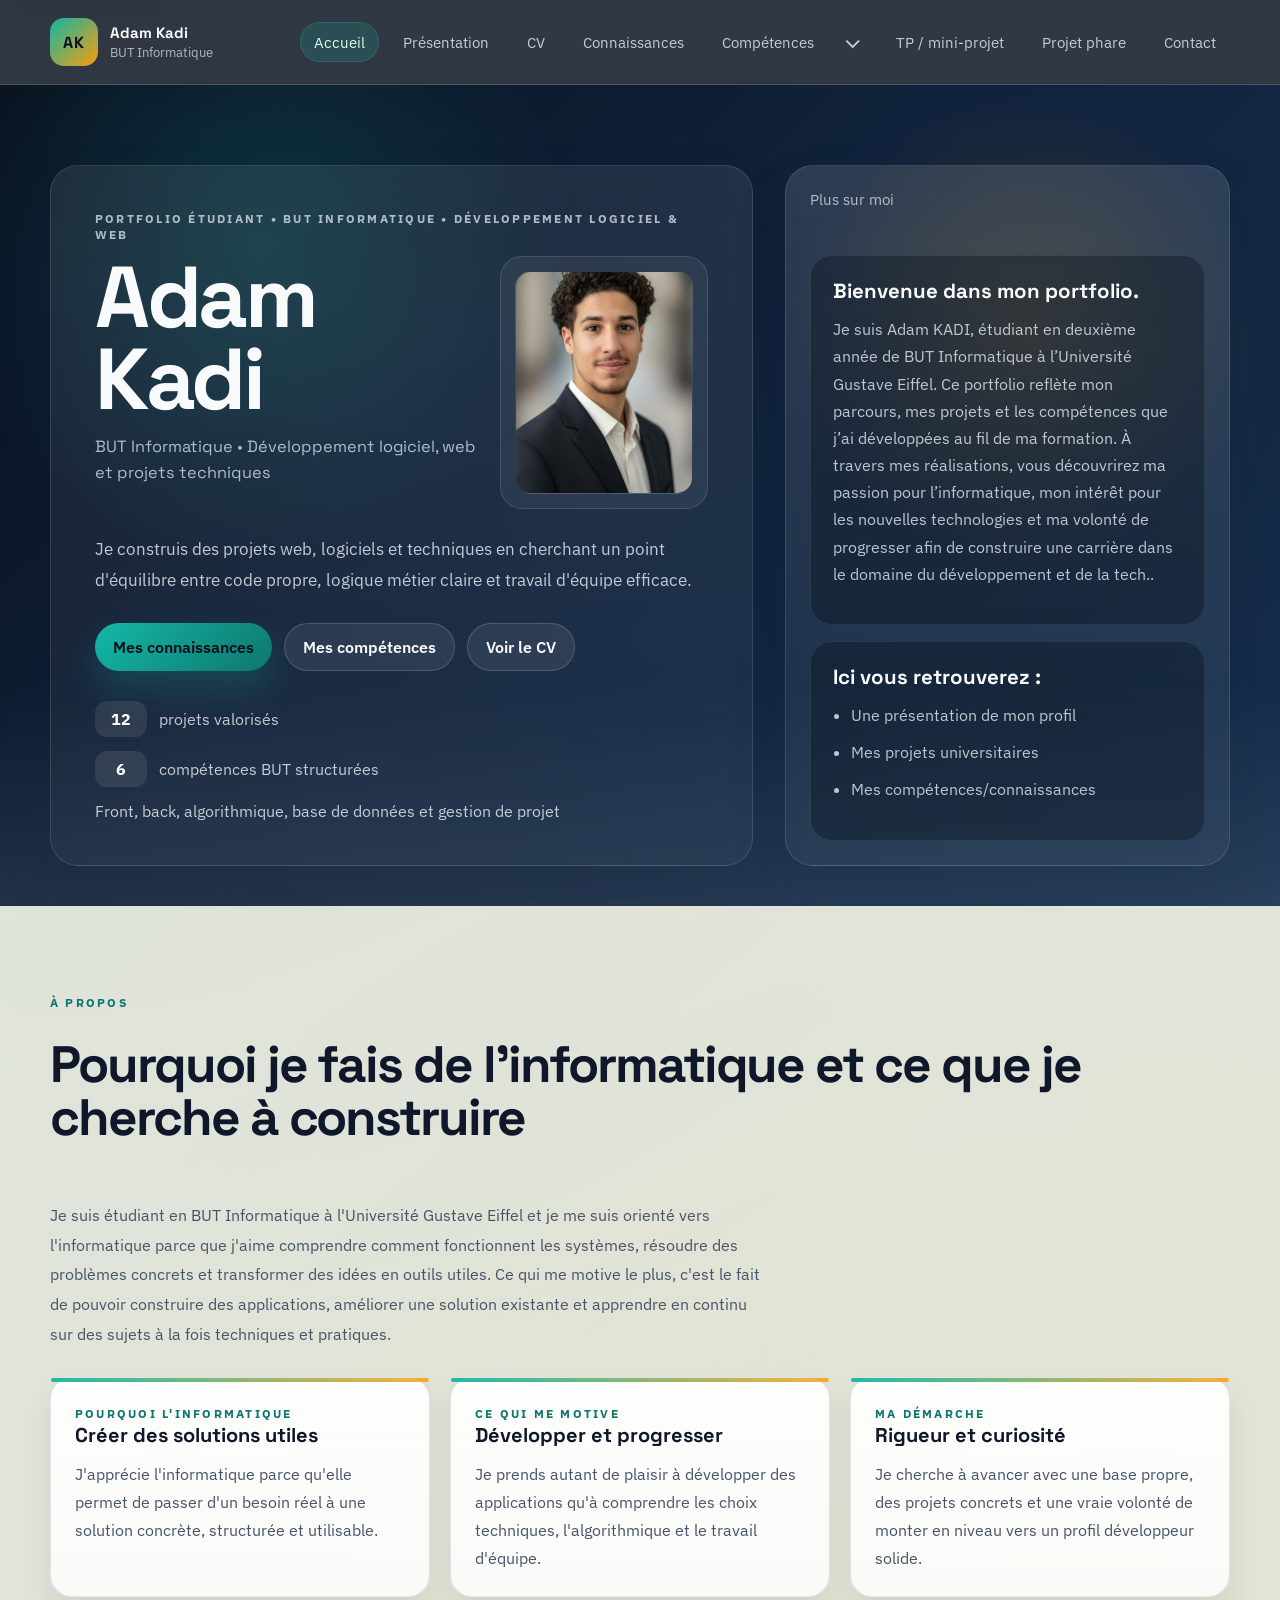
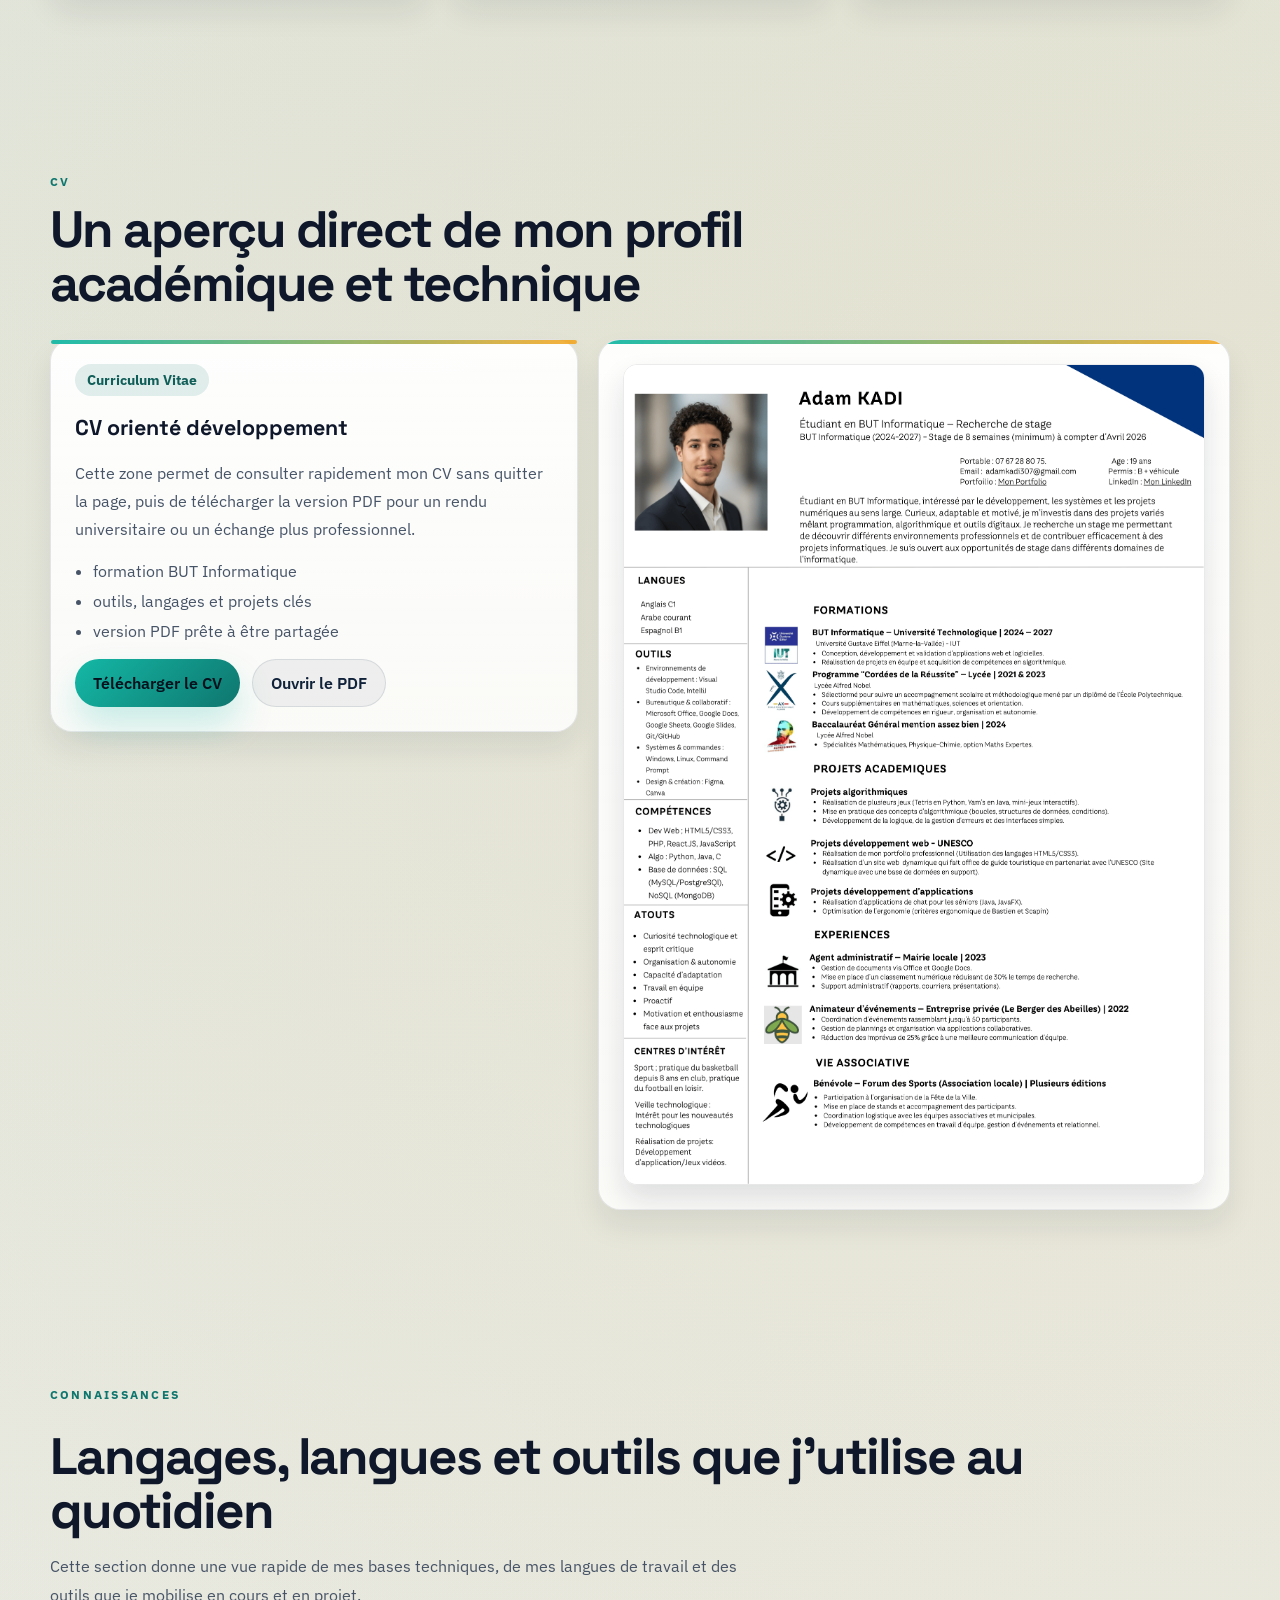
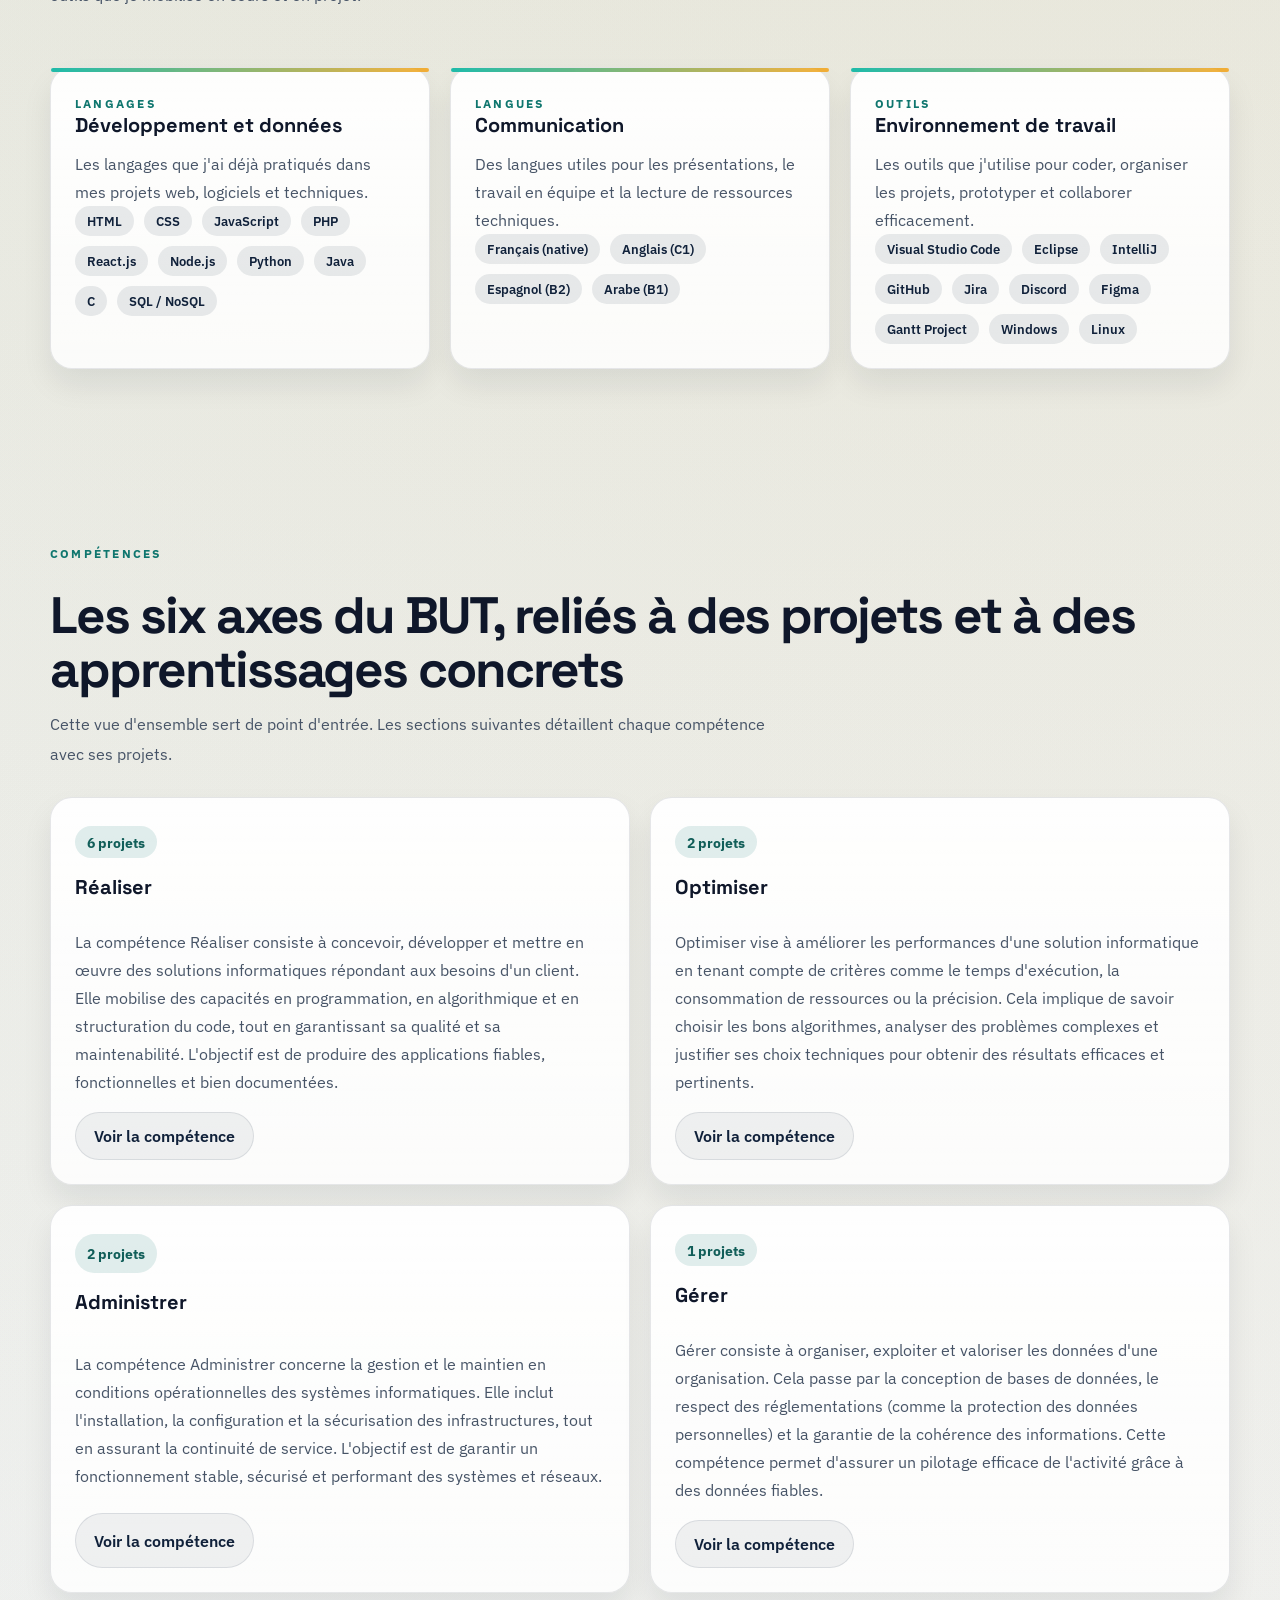
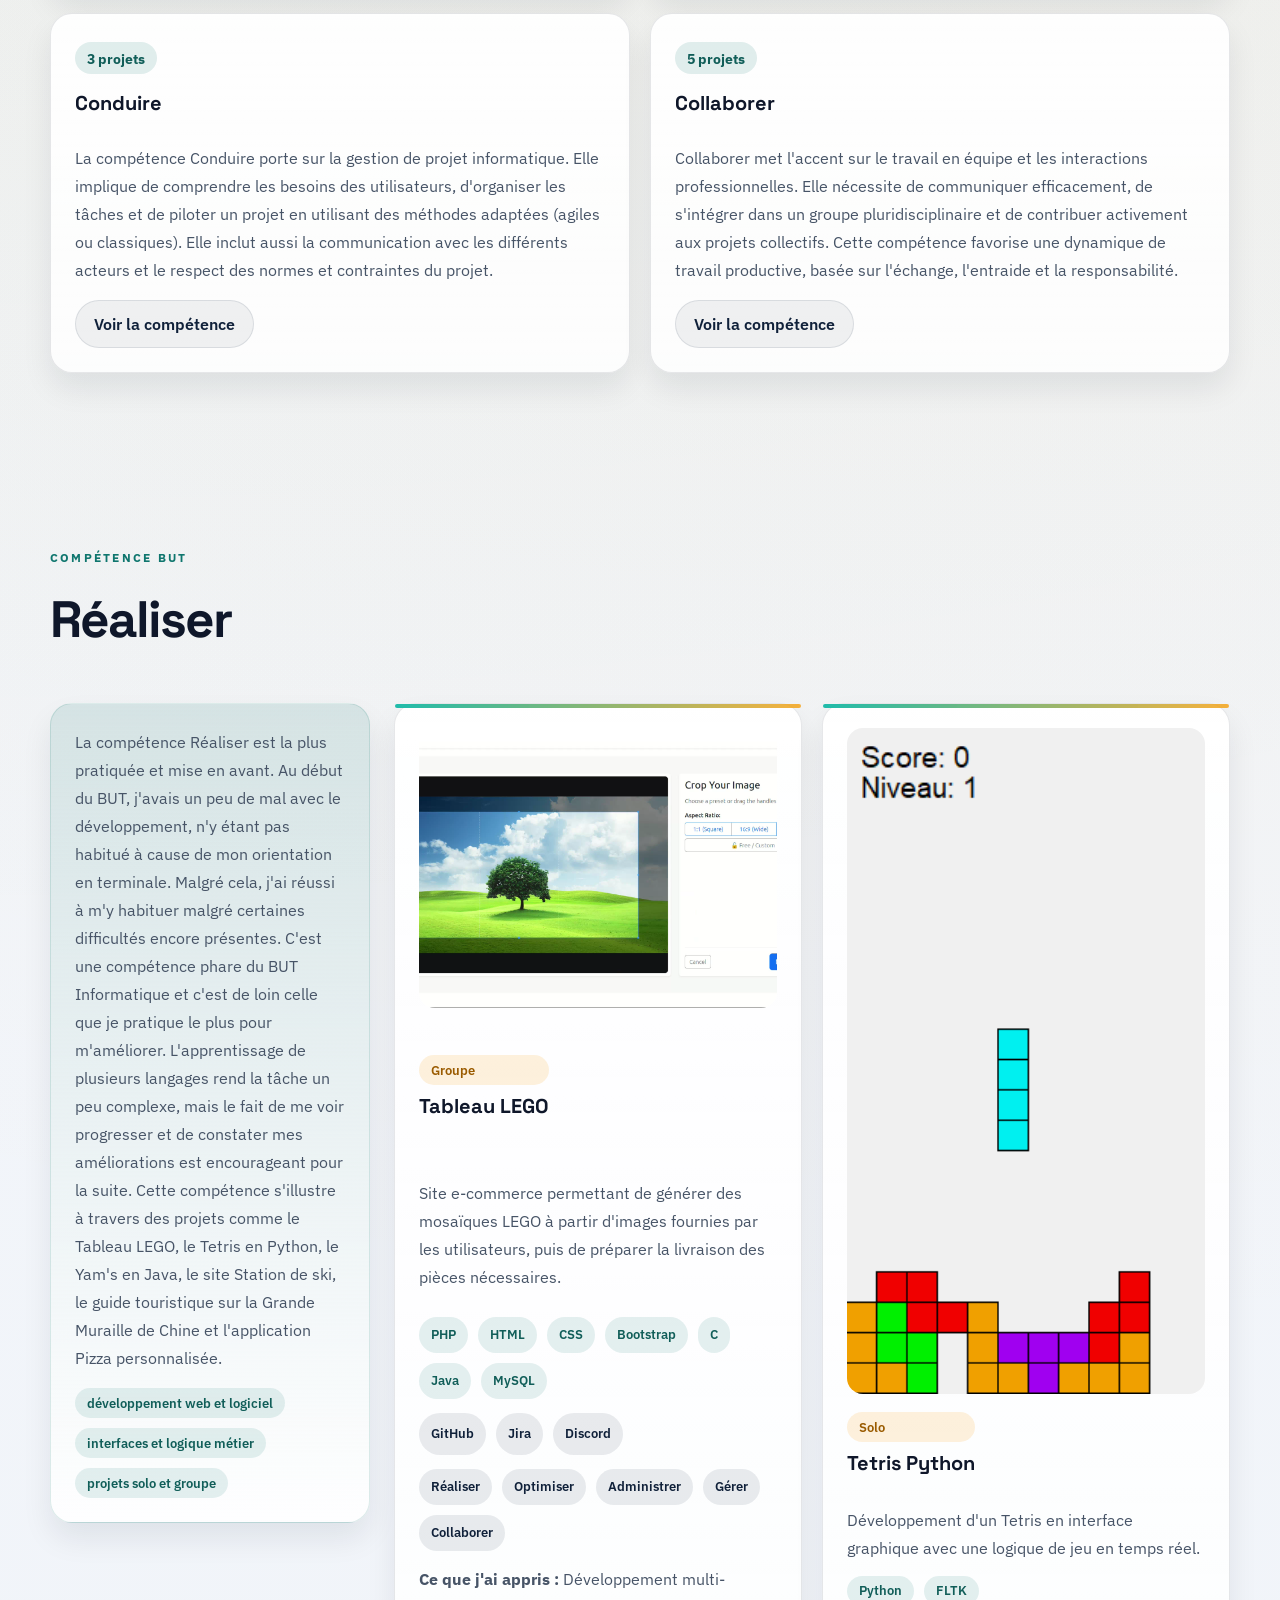
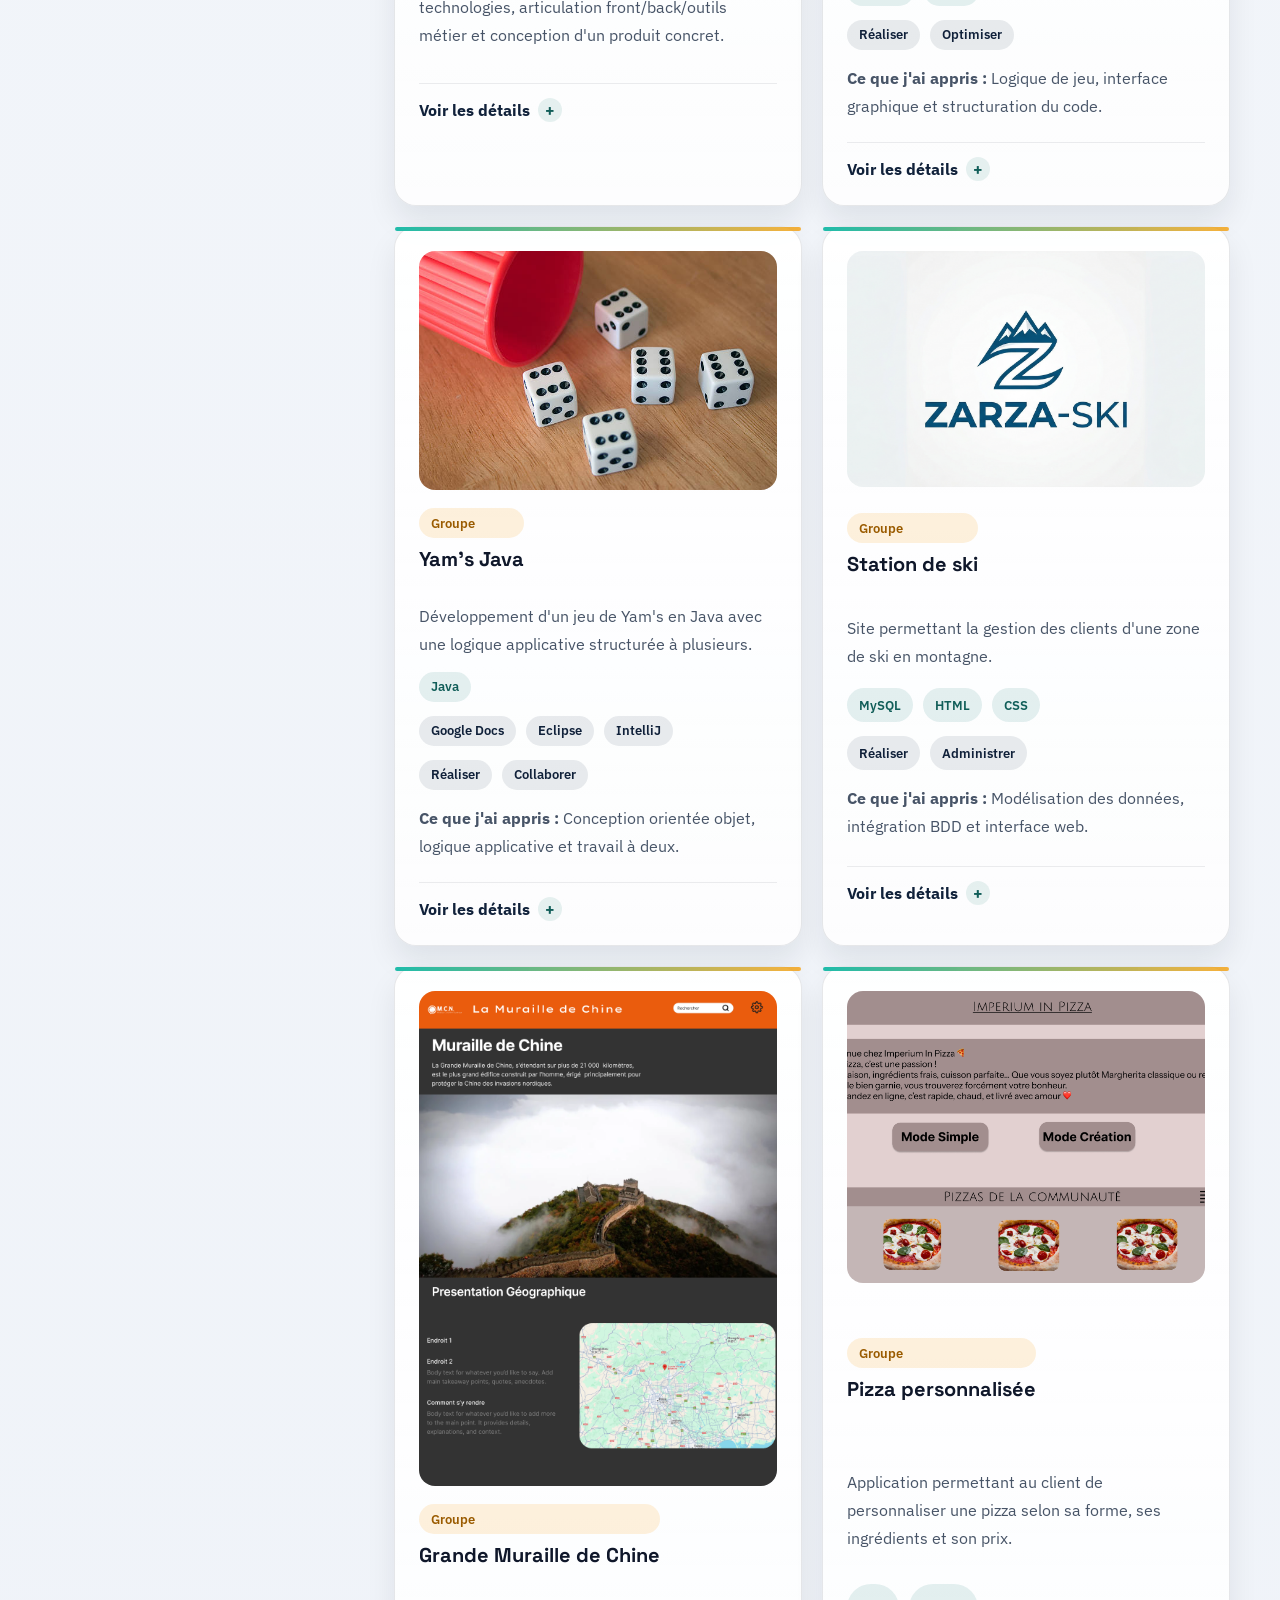
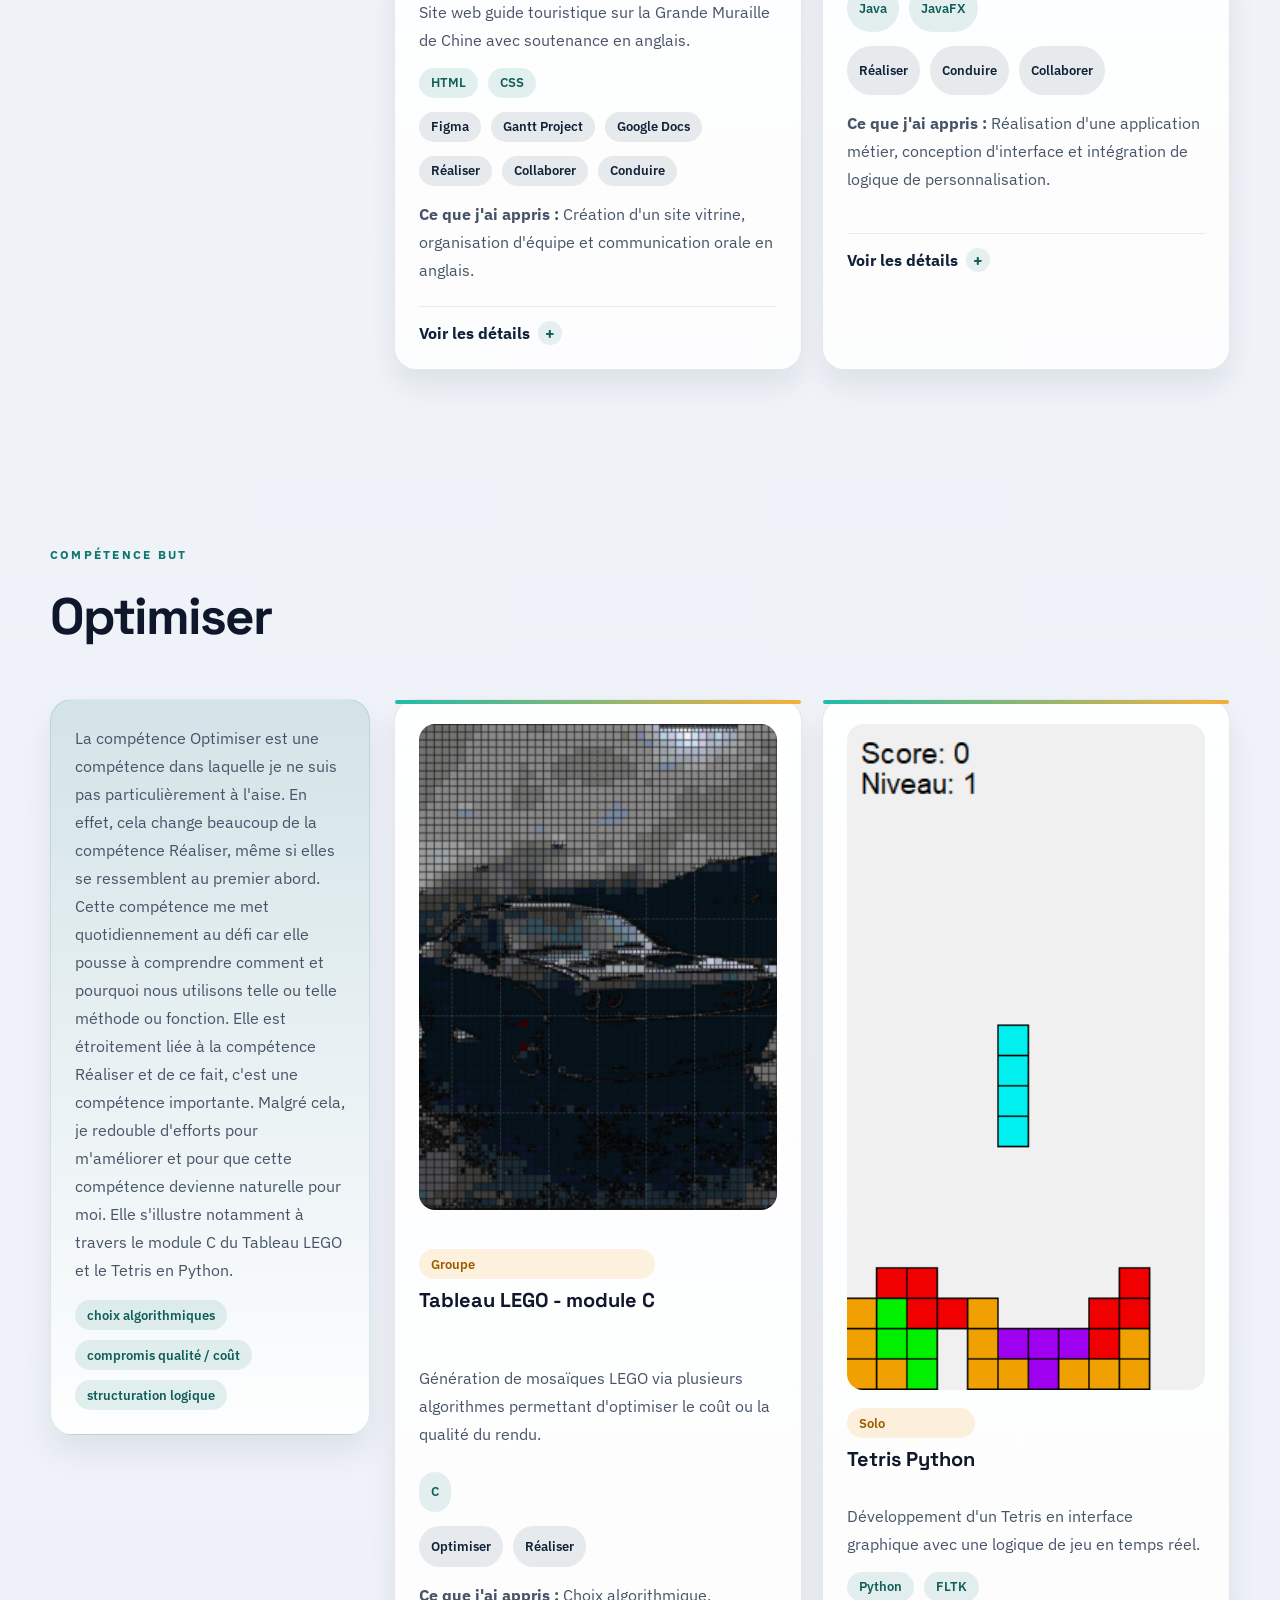
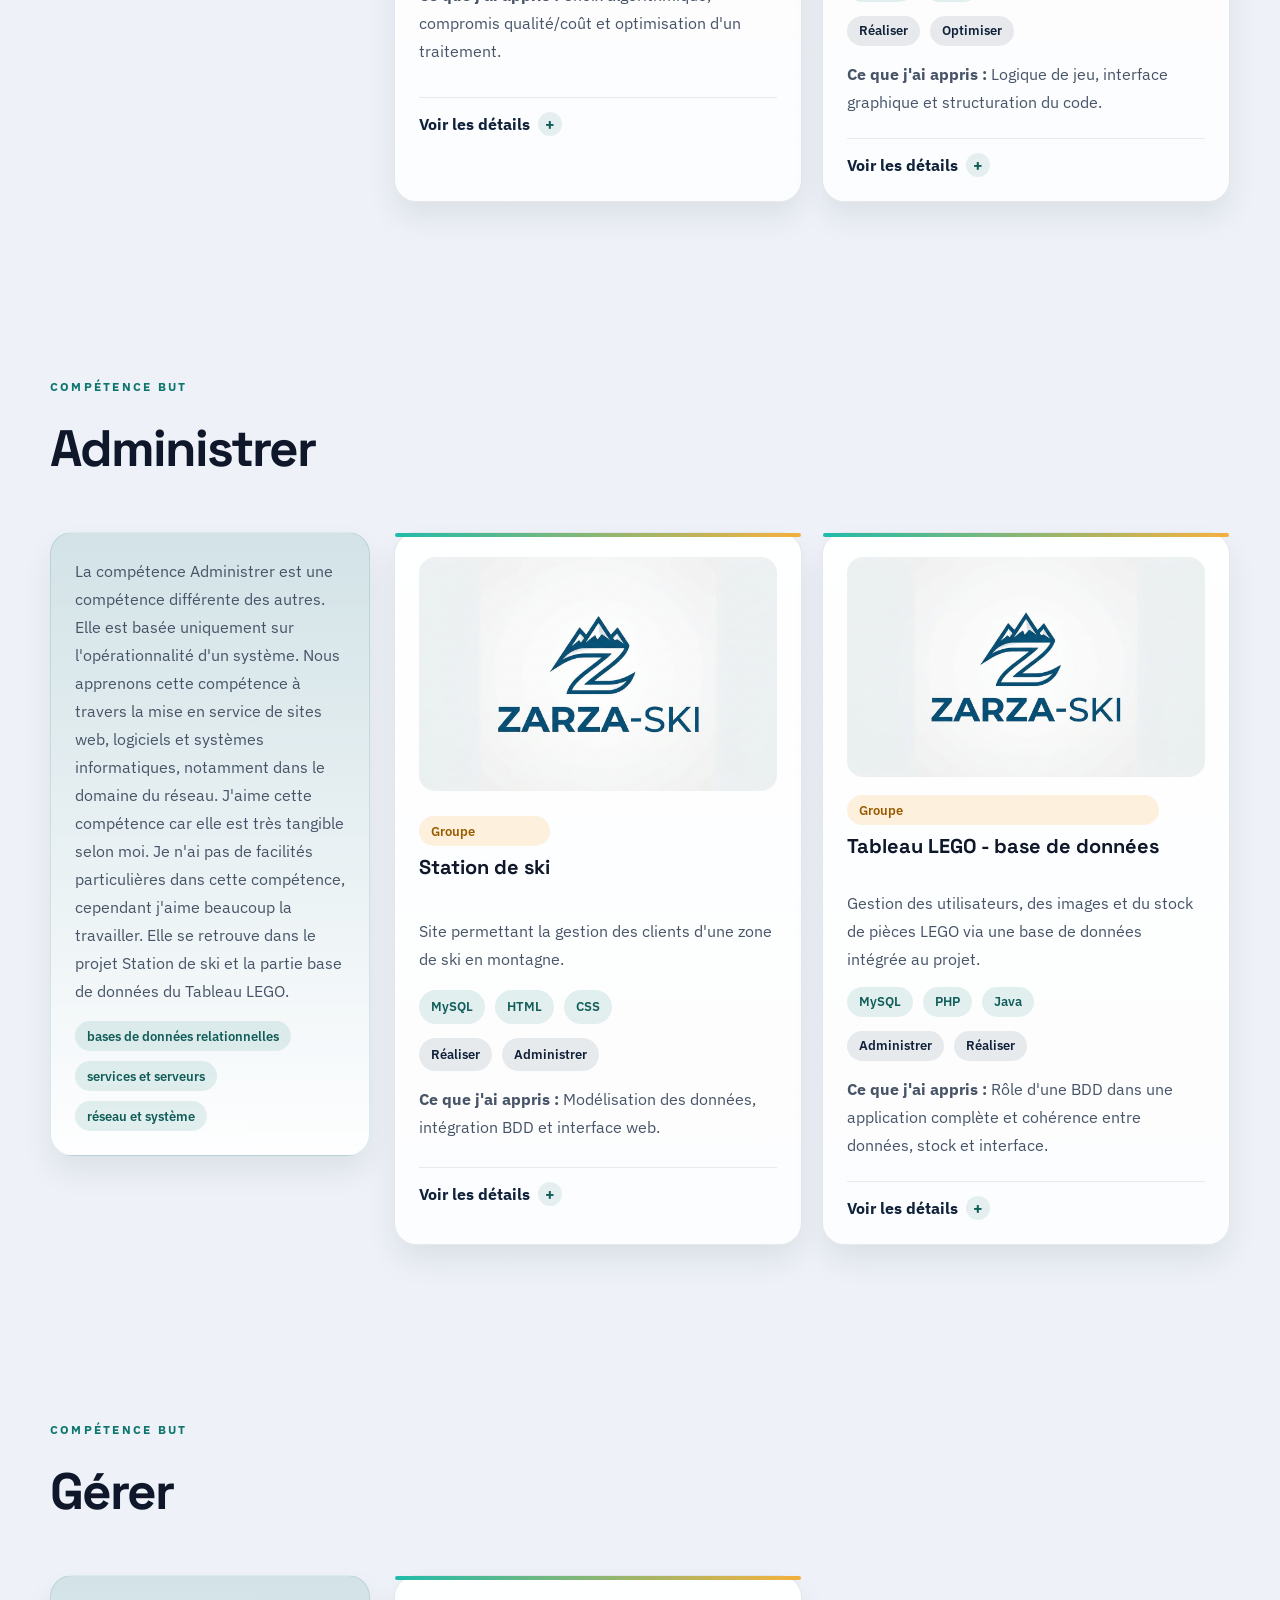
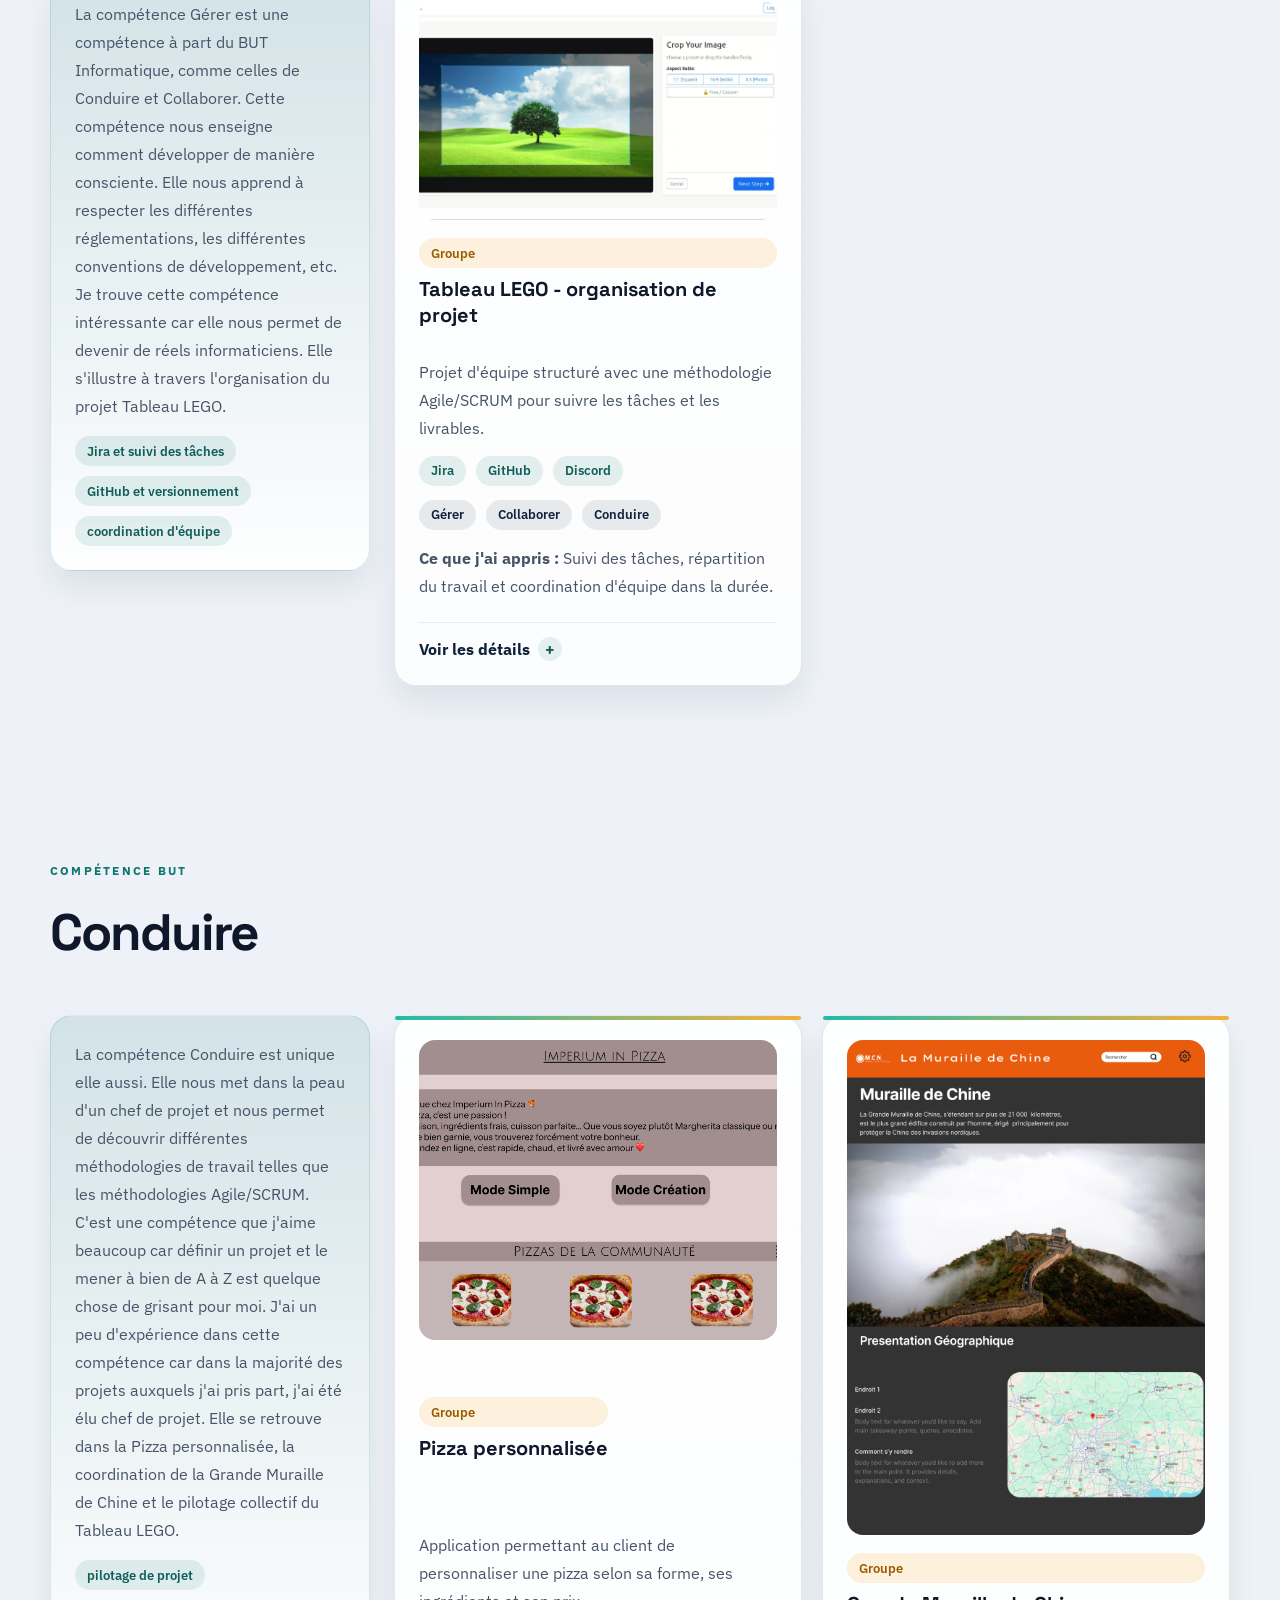
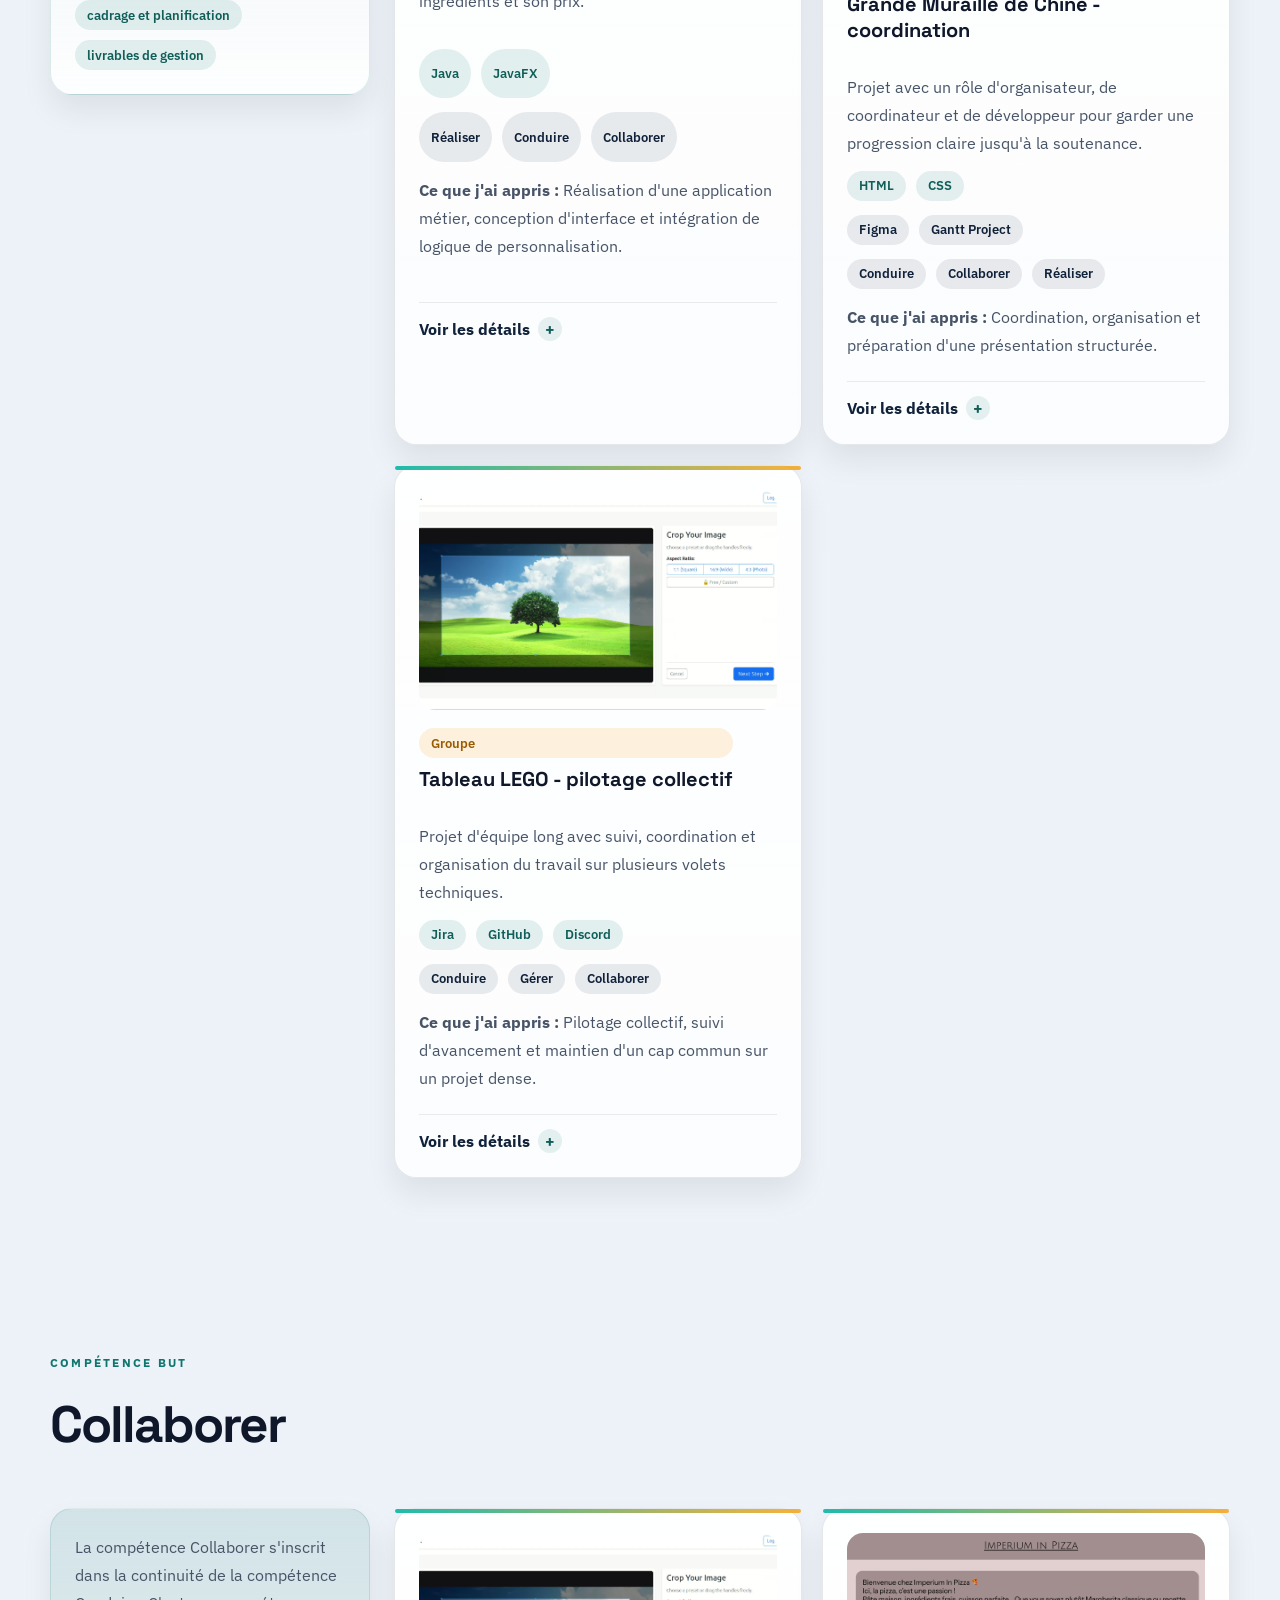
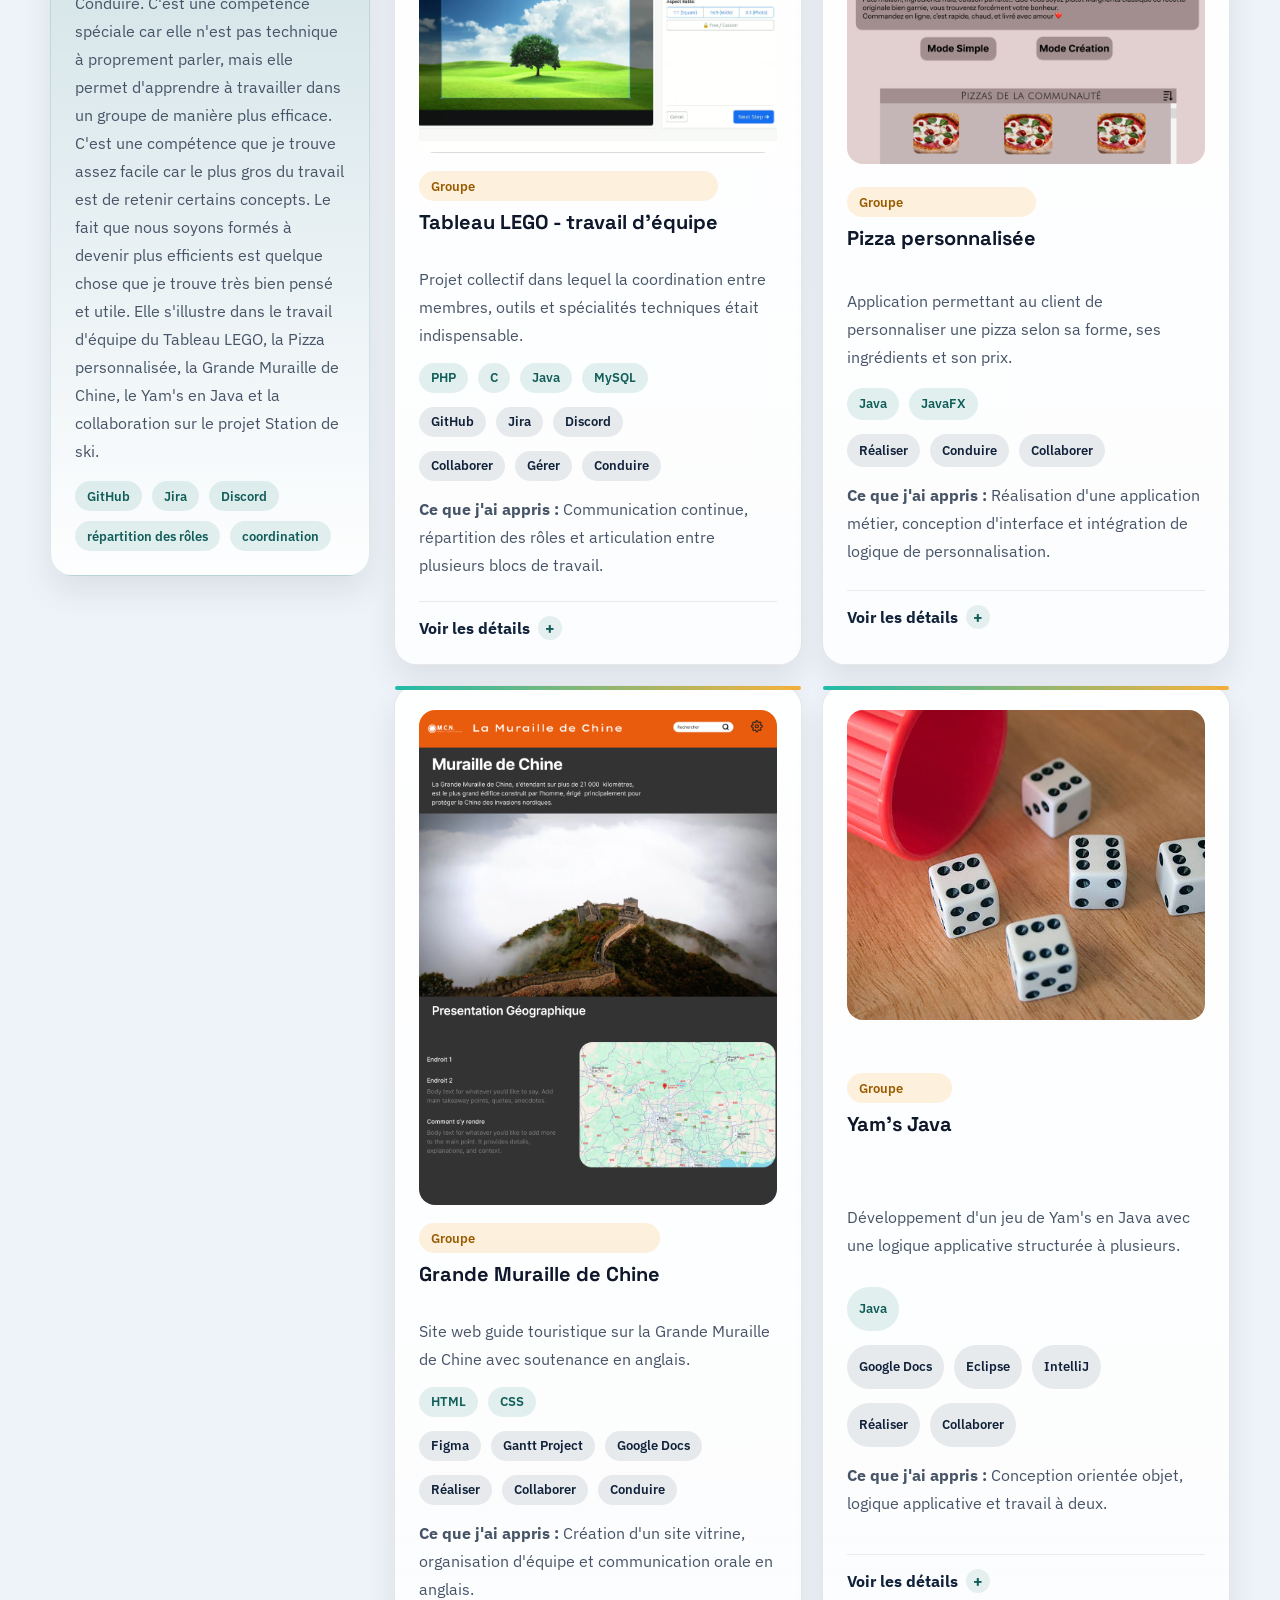
==== commit 554a2adc: "last version" ====
--- a/index.html
+++ b/index.html
@@ -34,8 +34,8 @@
                 <ul class="nav-links">
                     <li><a href="#hero" data-nav-link>Accueil</a></li>
                     <li><a href="#presentation" data-nav-link>Présentation</a></li>
+                    <li><a href="#cv" data-nav-link>CV</a></li>
                     <li><a href="#connaissances" data-nav-link>Connaissances</a></li>
-                    <li><a href="#cv" data-nav-link>CV</a></li>
                     <li class="nav-item nav-item-dropdown" data-nav-group="competences">
                         <div class="nav-dropdown-head">
                             <a href="#competences" class="nav-group-link" data-nav-link data-nav-parent-link="competences">Compétences</a>
@@ -74,7 +74,7 @@
                     <div class="hero-photo-card">
                         
                         <div class="hero-photo-frame">
-                            <img class="hero-photo-image" src="photopro.jpg" alt="Photo professionnelle d'Adam Kadi">
+                            <img class="hero-photo-image" src="img/photopro.jpg" alt="Photo professionnelle d'Adam Kadi">
                         </div>
                         
                     </div>
@@ -160,6 +160,40 @@
             </div>
         </section>
 
+        <section class="section cv-section" id="cv" data-nav-section>
+            <div class="container reveal">
+                <div class="section-heading section-heading-split">
+                    <div>
+                        <p class="section-kicker">CV</p>
+                        <h2>Un aperçu direct de mon profil académique et technique</h2>
+                    </div>
+                    
+                </div>
+                <div class="cv-grid">
+                    <article class="cv-summary-card">
+                        <span class="competency-count">Curriculum Vitae</span>
+                        <h3>CV orienté développement</h3>
+                        <p>
+                            Cette zone permet de consulter rapidement mon CV sans quitter la page, puis de télécharger la version PDF
+                            pour un rendu universitaire ou un échange plus professionnel.
+                        </p>
+                        <ul class="feature-list">
+                            <li>formation BUT Informatique</li>
+                            <li>outils, langages et projets clés</li>
+                            <li>version PDF prête à être partagée</li>
+                        </ul>
+                        <div class="cv-actions">
+                            <a class="button button-primary" href="CVADAM.pdf" download="CVADAM.pdf">Télécharger le CV</a>
+                            <a class="button button-surface" href="CVADAM.pdf" target="_blank" rel="noopener">Ouvrir le PDF</a>
+                        </div>
+                    </article>
+                    <article class="cv-preview-card">
+                        <img src="img/CVADAM.png" alt="Aperçu du CV d'Adam Kadi">
+                    </article>
+                </div>
+            </div>
+        </section>
+
         <section class="section knowledge-section" id="connaissances" data-nav-section>
             <div class="container section-grid reveal">
                 <div class="section-heading">
@@ -185,7 +219,6 @@
                             <span class="badge skill">Java</span>
                             <span class="badge skill">C</span>
                             <span class="badge skill">SQL / NoSQL</span>
-                            
                         </div>
                     </article>
                     <article class="info-card knowledge-card">
@@ -197,7 +230,6 @@
                             <span class="badge skill">Anglais (C1)</span>
                             <span class="badge skill">Espagnol (B2)</span>
                             <span class="badge skill">Arabe (B1)</span>
-                            
                         </div>
                     </article>
                     <article class="info-card knowledge-card">
@@ -221,40 +253,6 @@
             </div>
         </section>
 
-        <section class="section cv-section" id="cv" data-nav-section>
-            <div class="container reveal">
-                <div class="section-heading section-heading-split">
-                    <div>
-                        <p class="section-kicker">CV</p>
-                        <h2>Un aperçu direct de mon profil académique et technique</h2>
-                    </div>
-                    
-                </div>
-                <div class="cv-grid">
-                    <article class="cv-summary-card">
-                        <span class="competency-count">Curriculum Vitae</span>
-                        <h3>CV orienté développement</h3>
-                        <p>
-                            Cette zone permet de consulter rapidement mon CV sans quitter la page, puis de télécharger la version PDF
-                            pour un rendu universitaire ou un échange plus professionnel.
-                        </p>
-                        <ul class="feature-list">
-                            <li>formation BUT Informatique</li>
-                            <li>outils, langages et projets clés</li>
-                            <li>version PDF prête à être partagée</li>
-                        </ul>
-                        <div class="cv-actions">
-                            <a class="button button-primary" href="CVADAM.pdf" download="CVADAM.pdf">Télécharger le CV</a>
-                            <a class="button button-surface" href="CVADAM.pdf" target="_blank" rel="noopener">Ouvrir le PDF</a>
-                        </div>
-                    </article>
-                    <article class="cv-preview-card">
-                        <img src="CVADAM.png" alt="Aperçu du CV d'Adam Kadi">
-                    </article>
-                </div>
-            </div>
-        </section>
-
         <section class="section competencies-overview-section" id="competences" data-nav-section>
             <div class="container reveal">
                 <div class="section-heading">
@@ -300,7 +298,7 @@
                 <div class="contact-banner">
                     <div>
                         <p class="section-kicker">Contact</p>
-                        <h2 class="contact-banner2">Disponible pour échanger autour de projets, d'une alternance ou d'une poursuite d'études</h2>
+                        <h2 style="color:white;">Disponible pour échanger autour de projets, d'une alternance ou d'une poursuite d'études</h2>
                     </div>
                 </div>
 
--- a/assets/css/styles.css
+++ b/assets/css/styles.css
@@ -1115,6 +1115,13 @@
     background: rgba(15, 118, 110, 0.05);
     border: 1px solid rgba(15, 118, 110, 0.1);
     transition: transform 0.2s ease, border-color 0.2s ease;
+    overflow: hidden;
+    min-width: 0;
+}
+
+.admin-preview-card p {
+    overflow-wrap: break-word;
+    word-break: break-word;
 }
 
 .admin-preview-card h4,
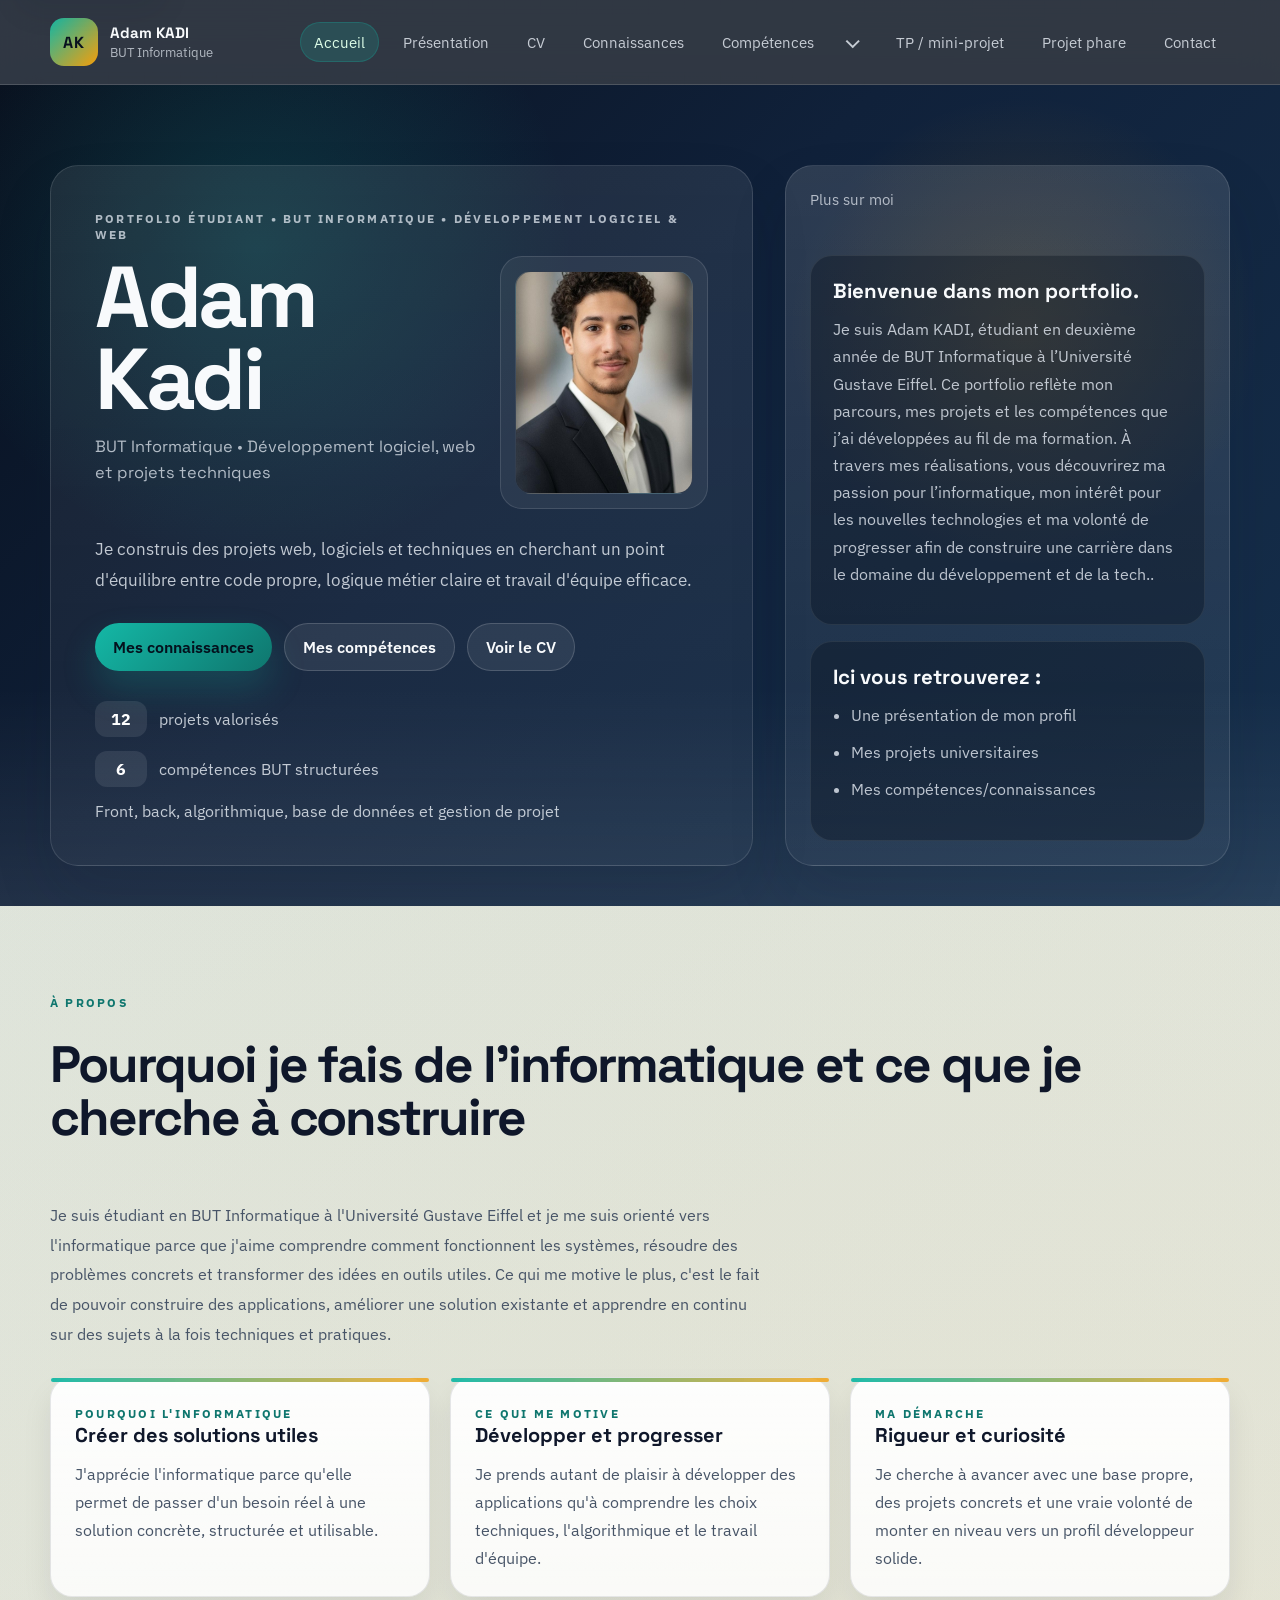
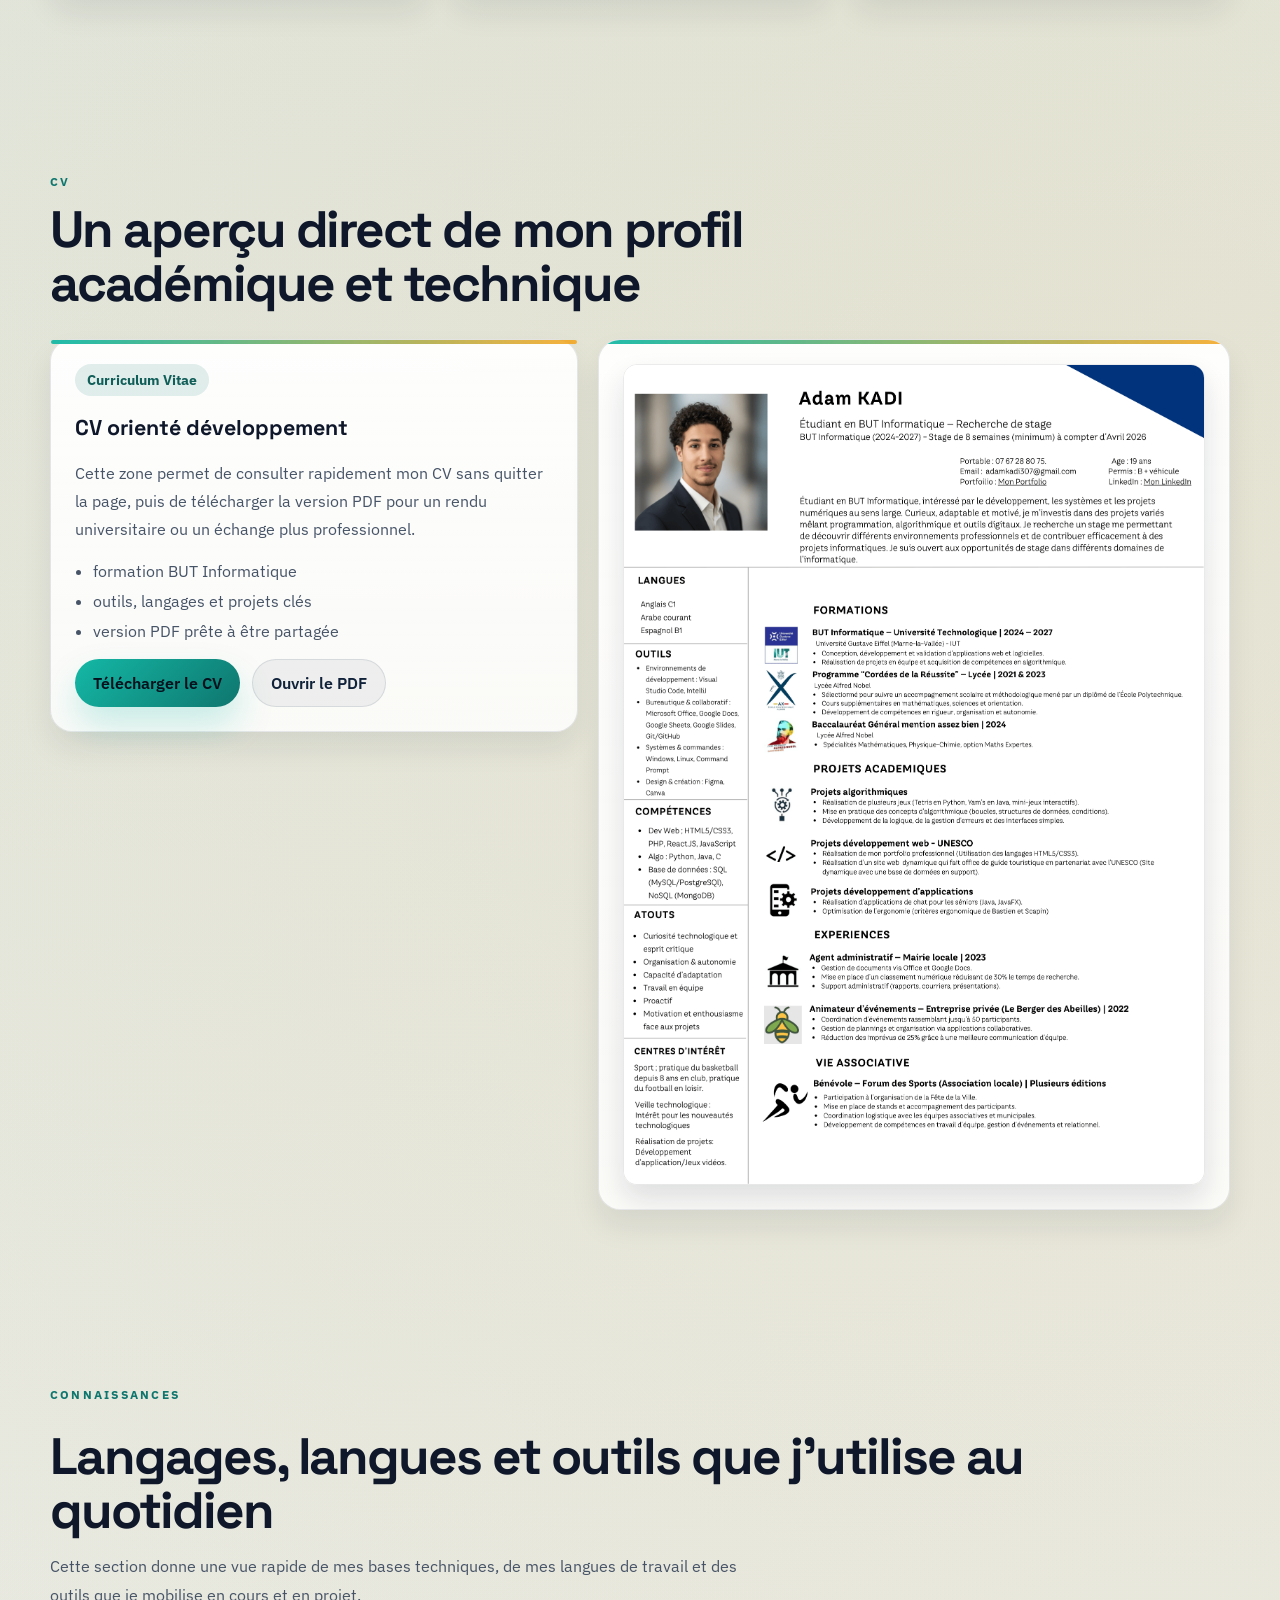
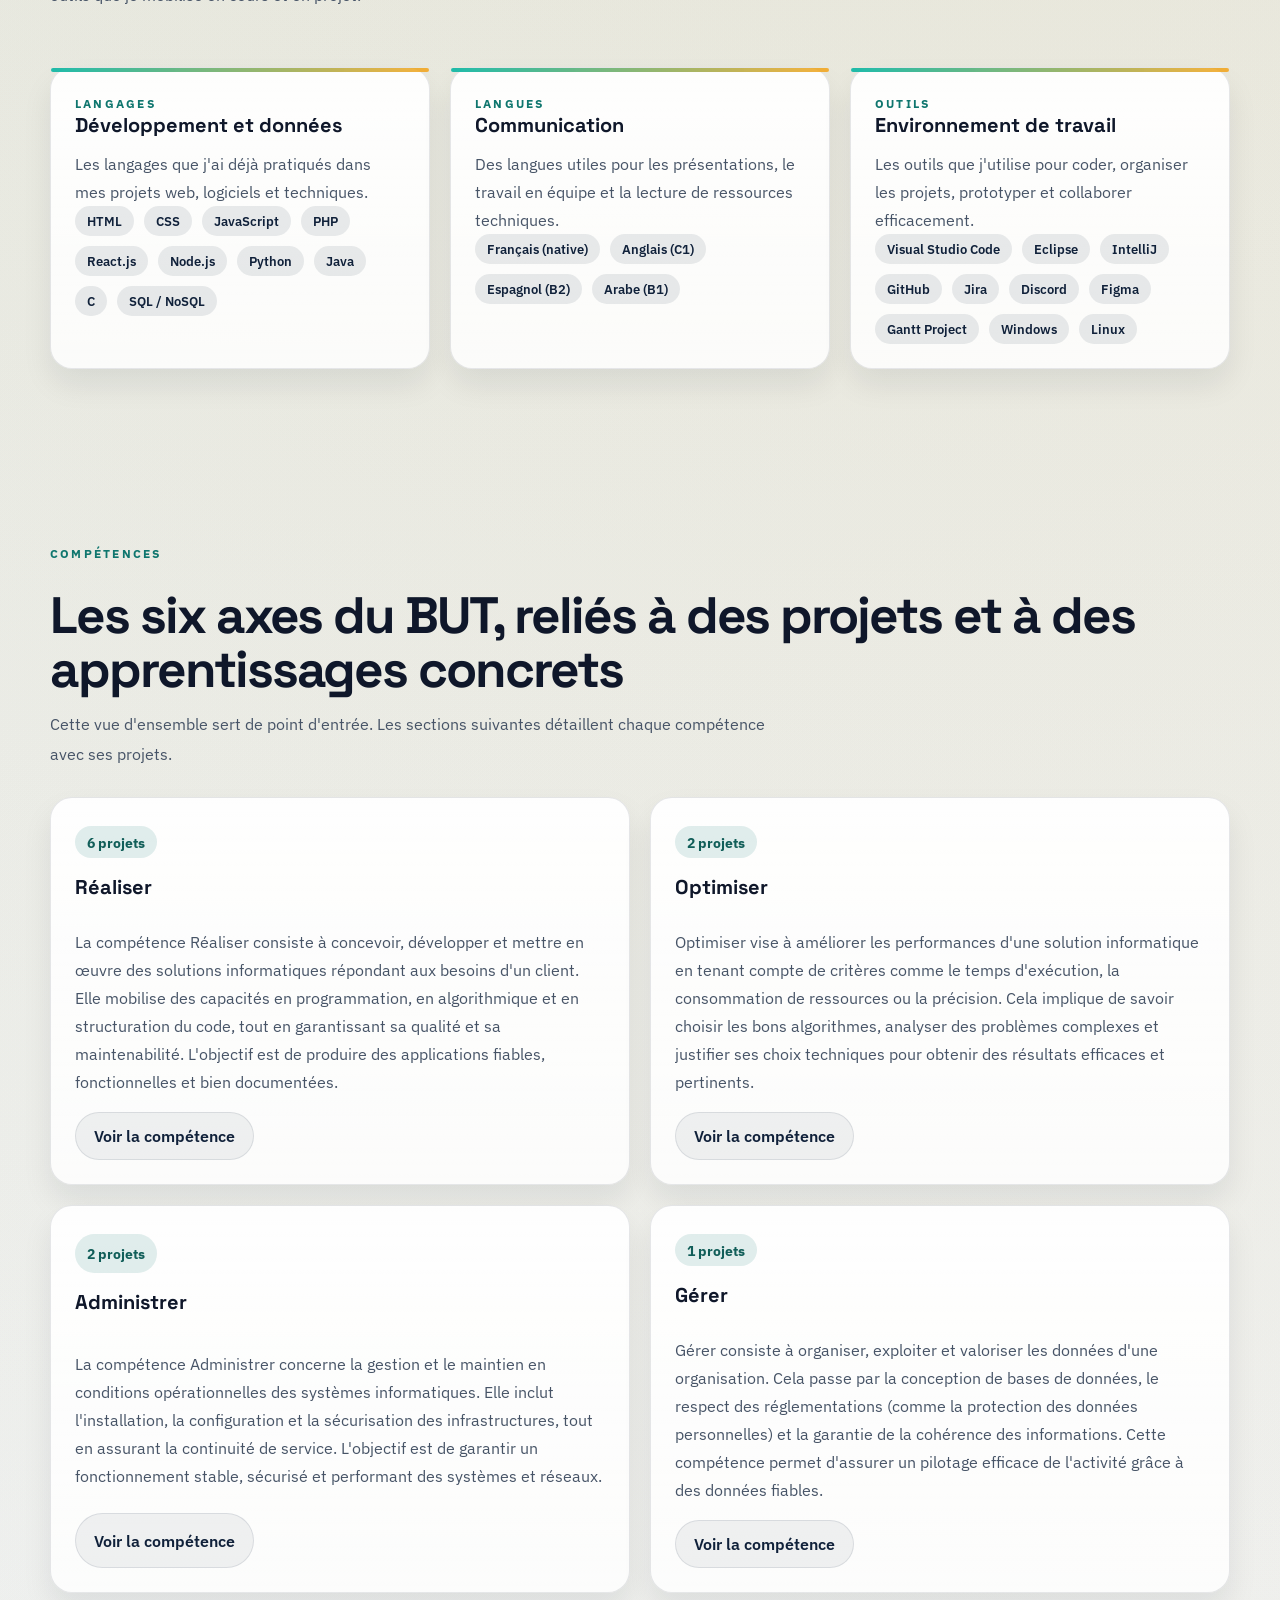
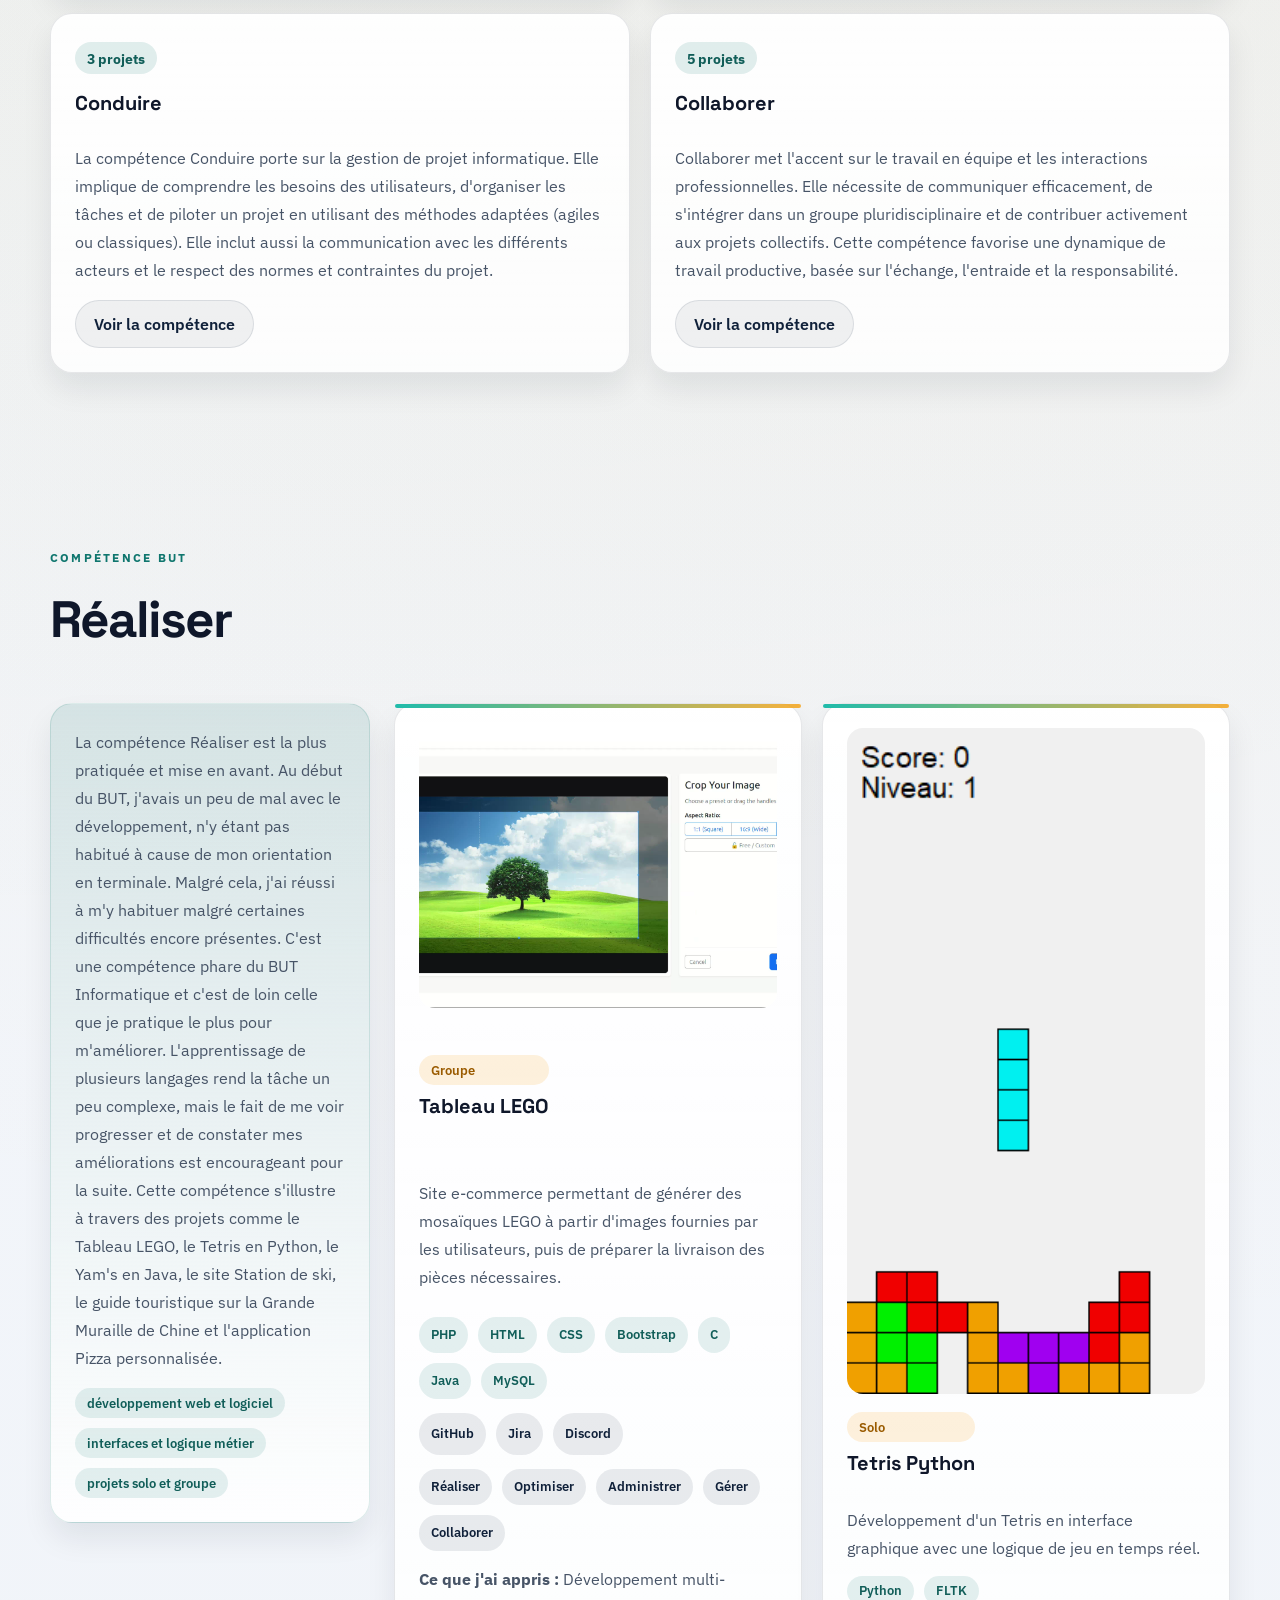
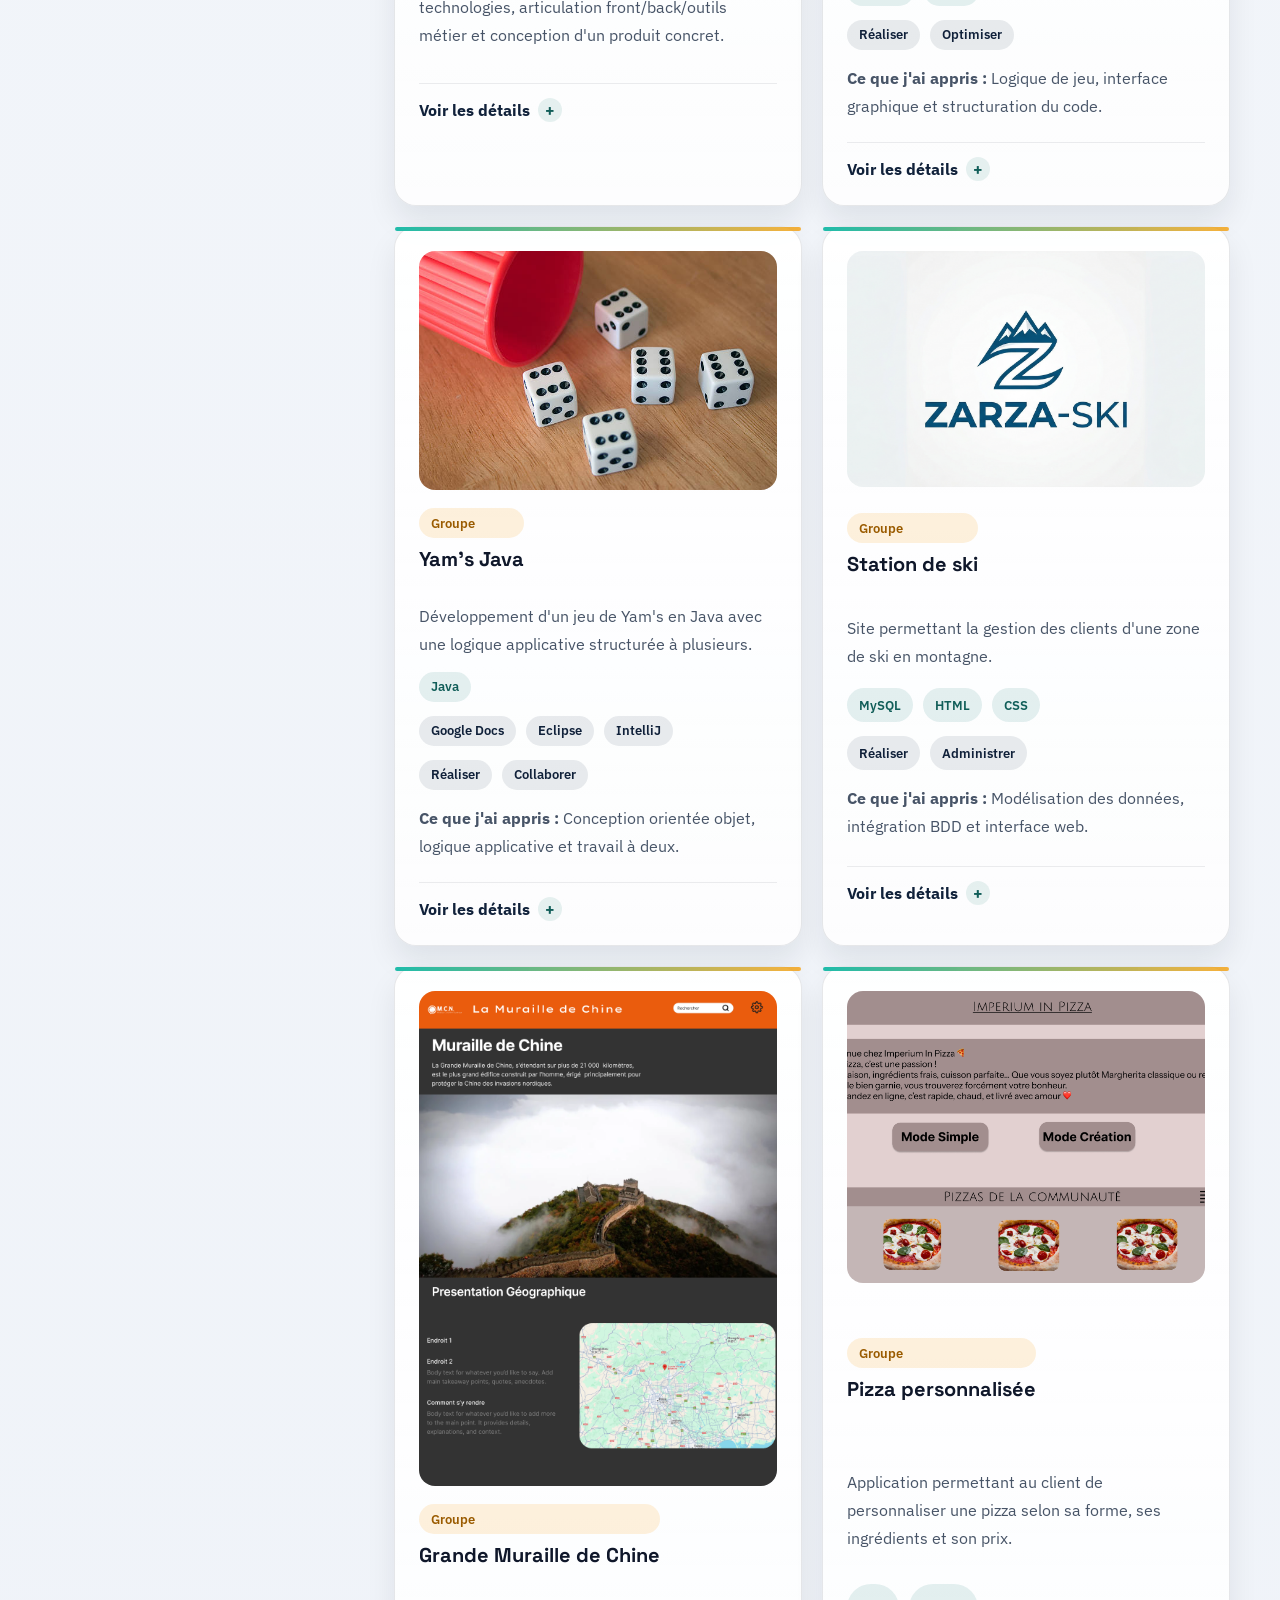
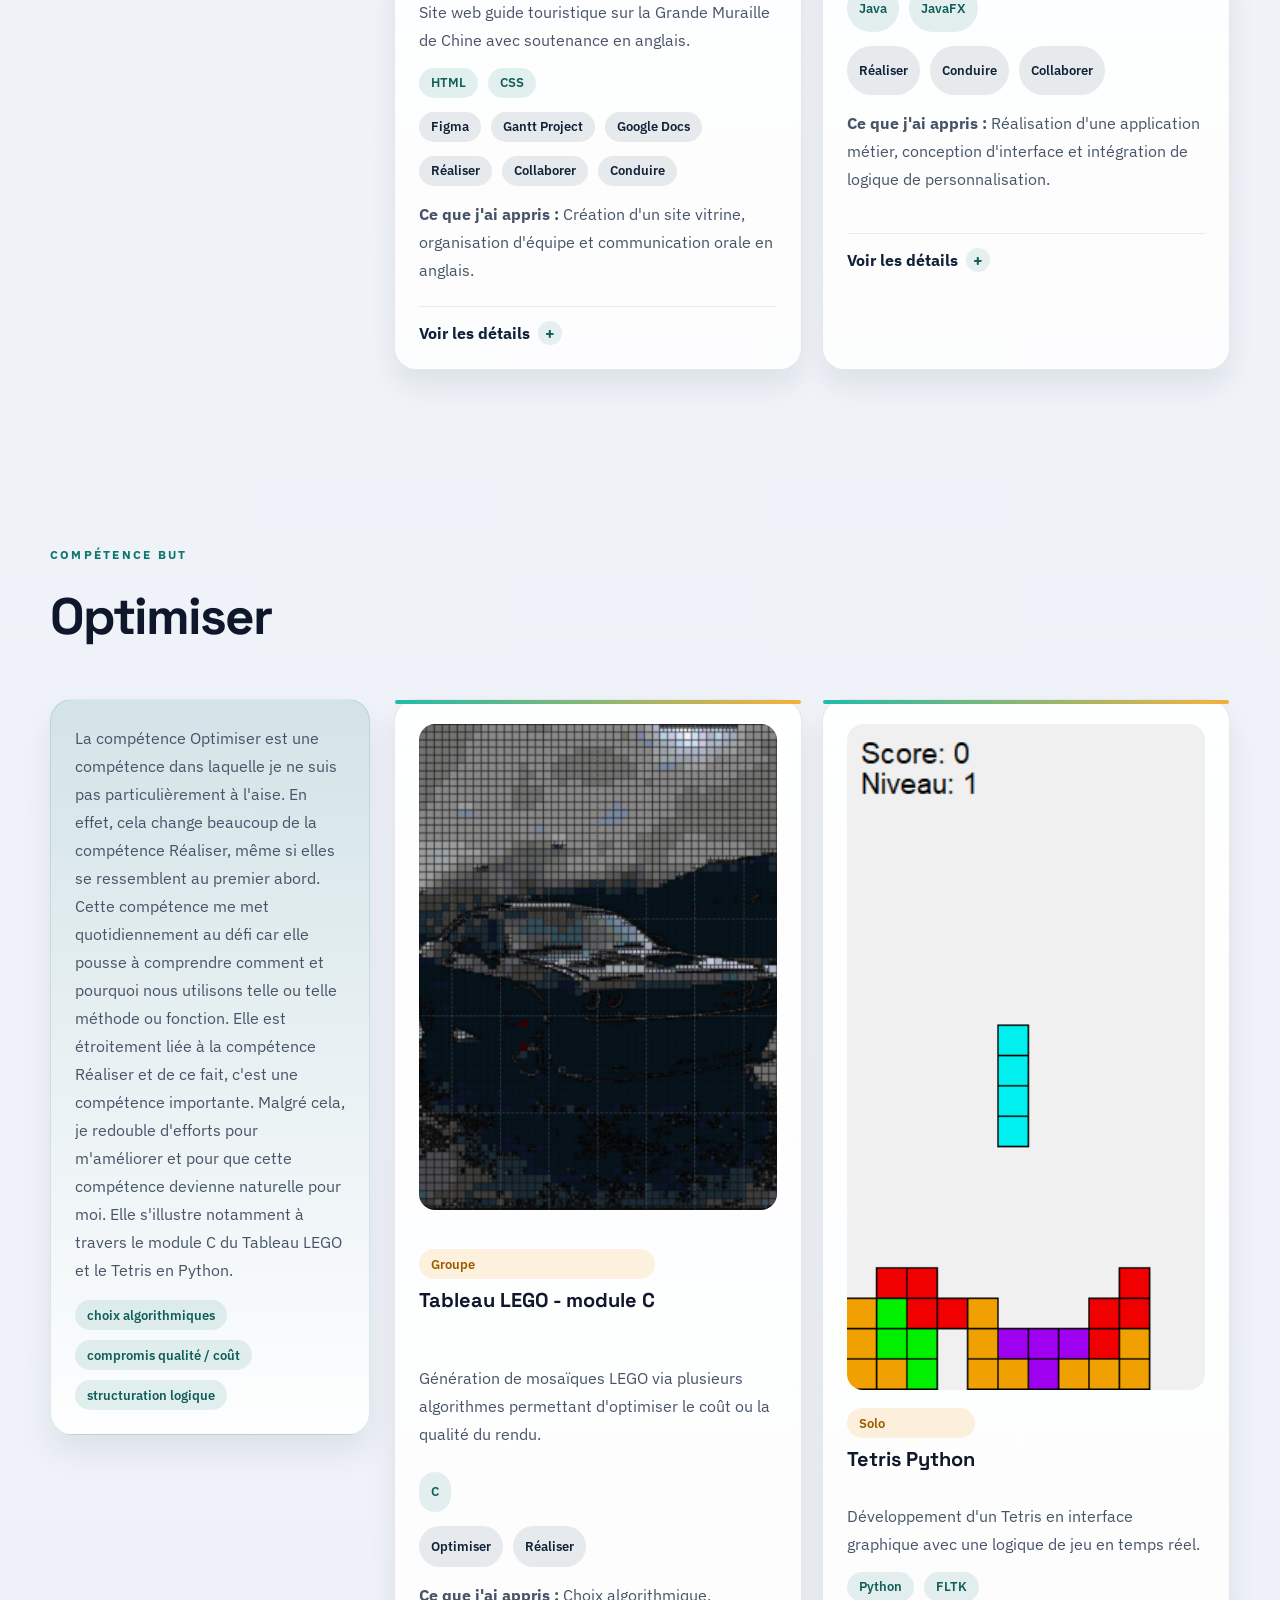
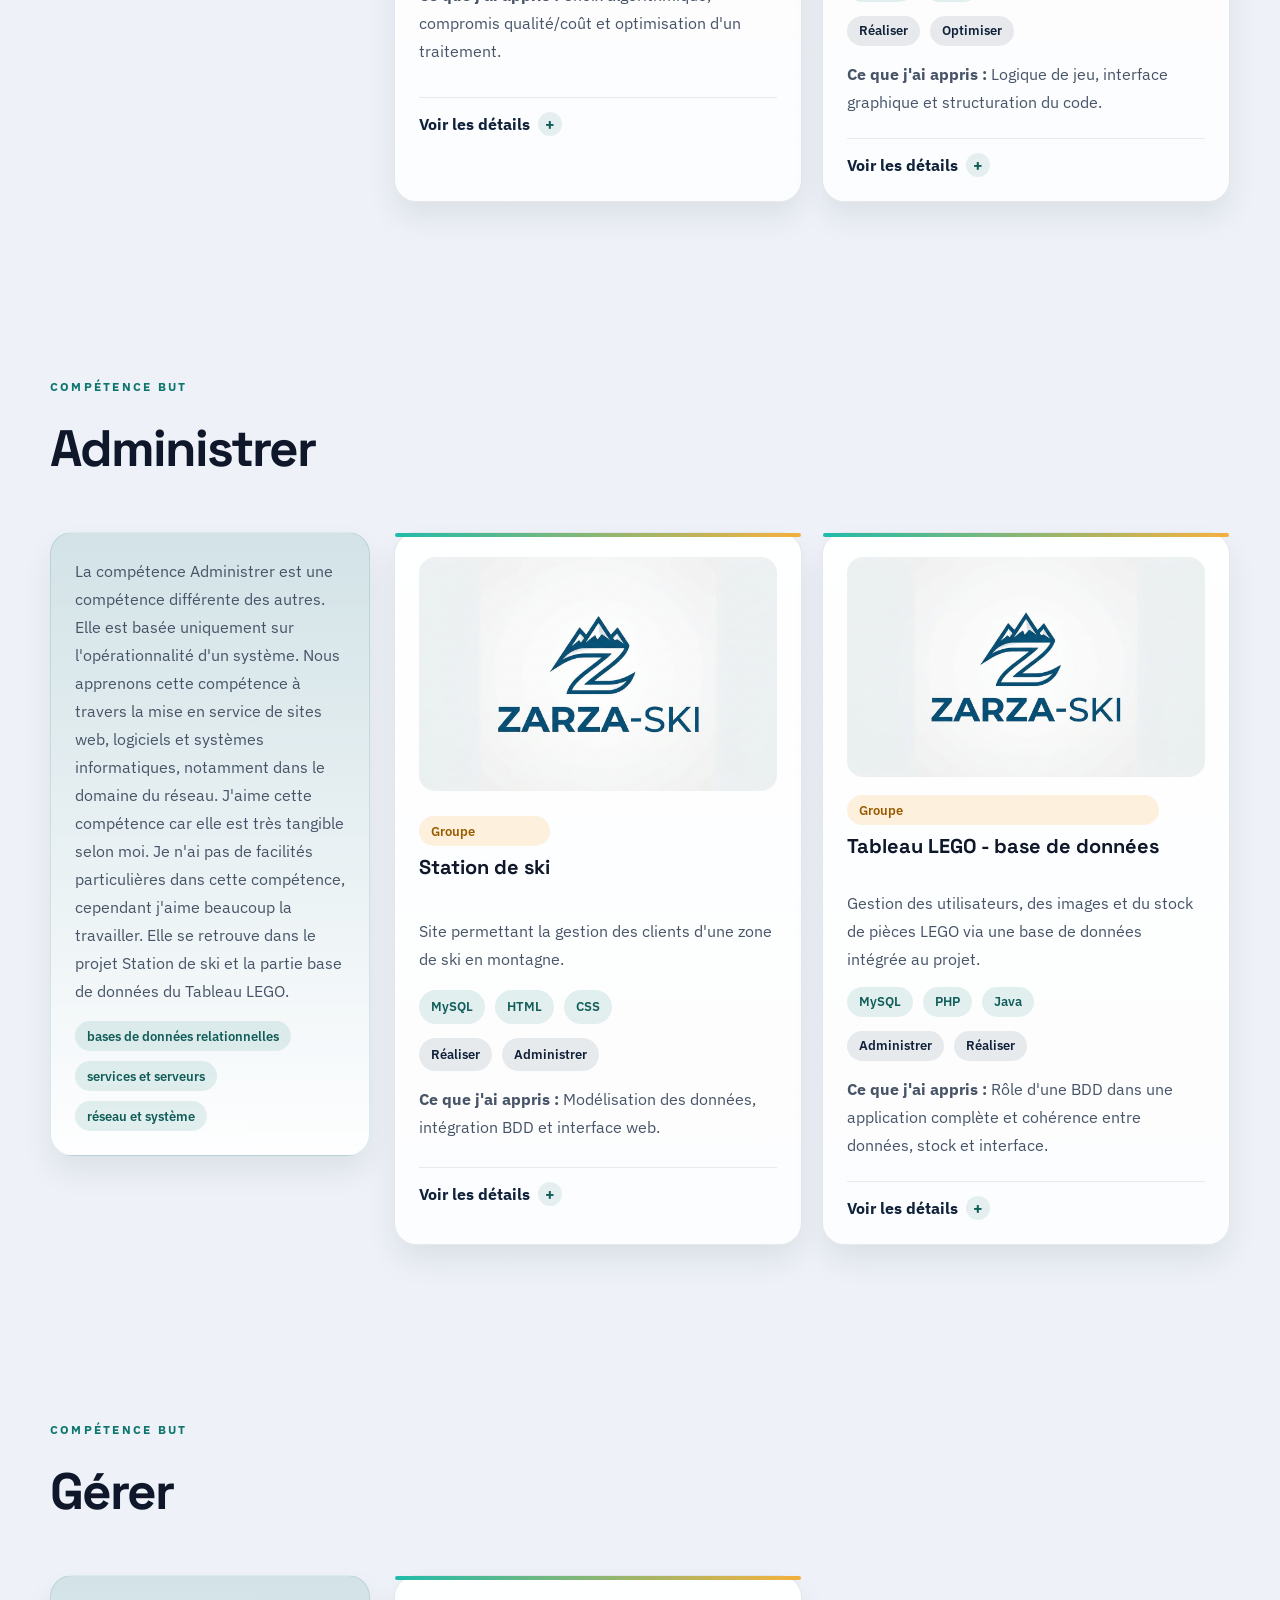
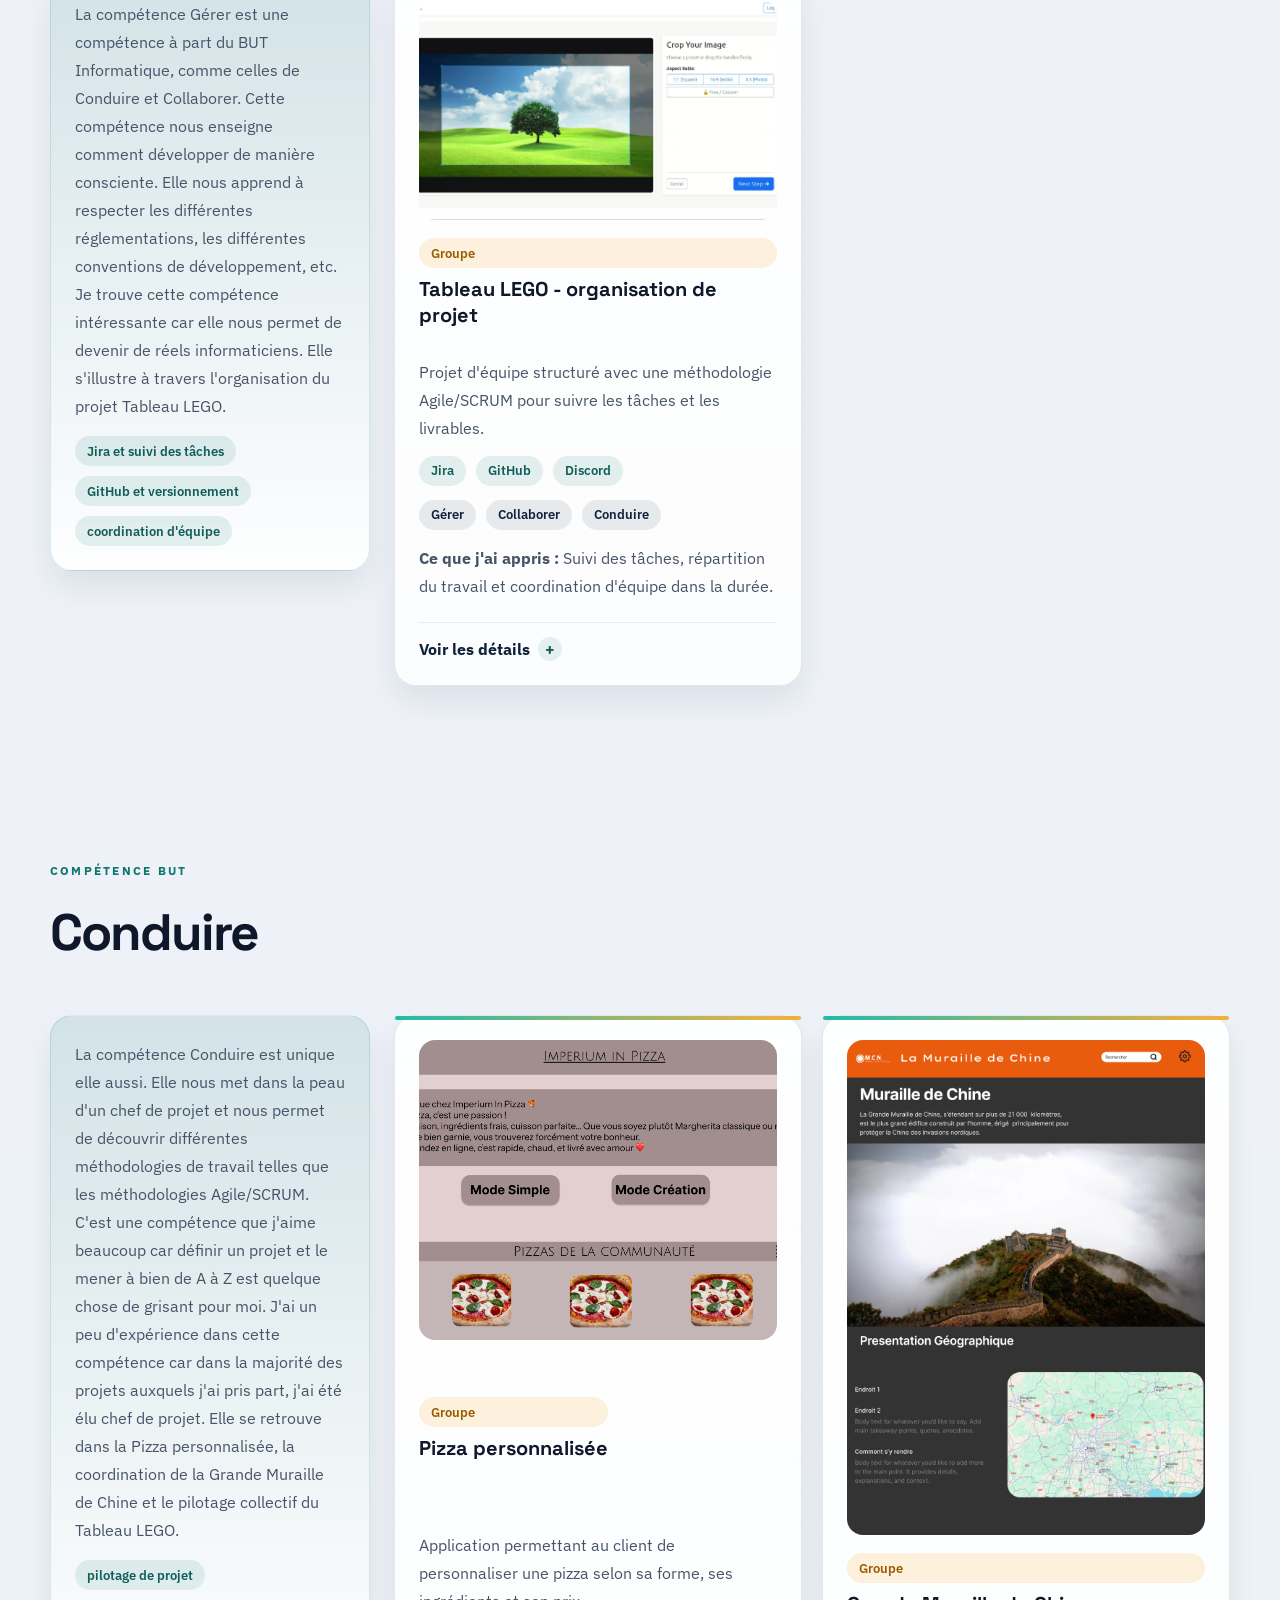
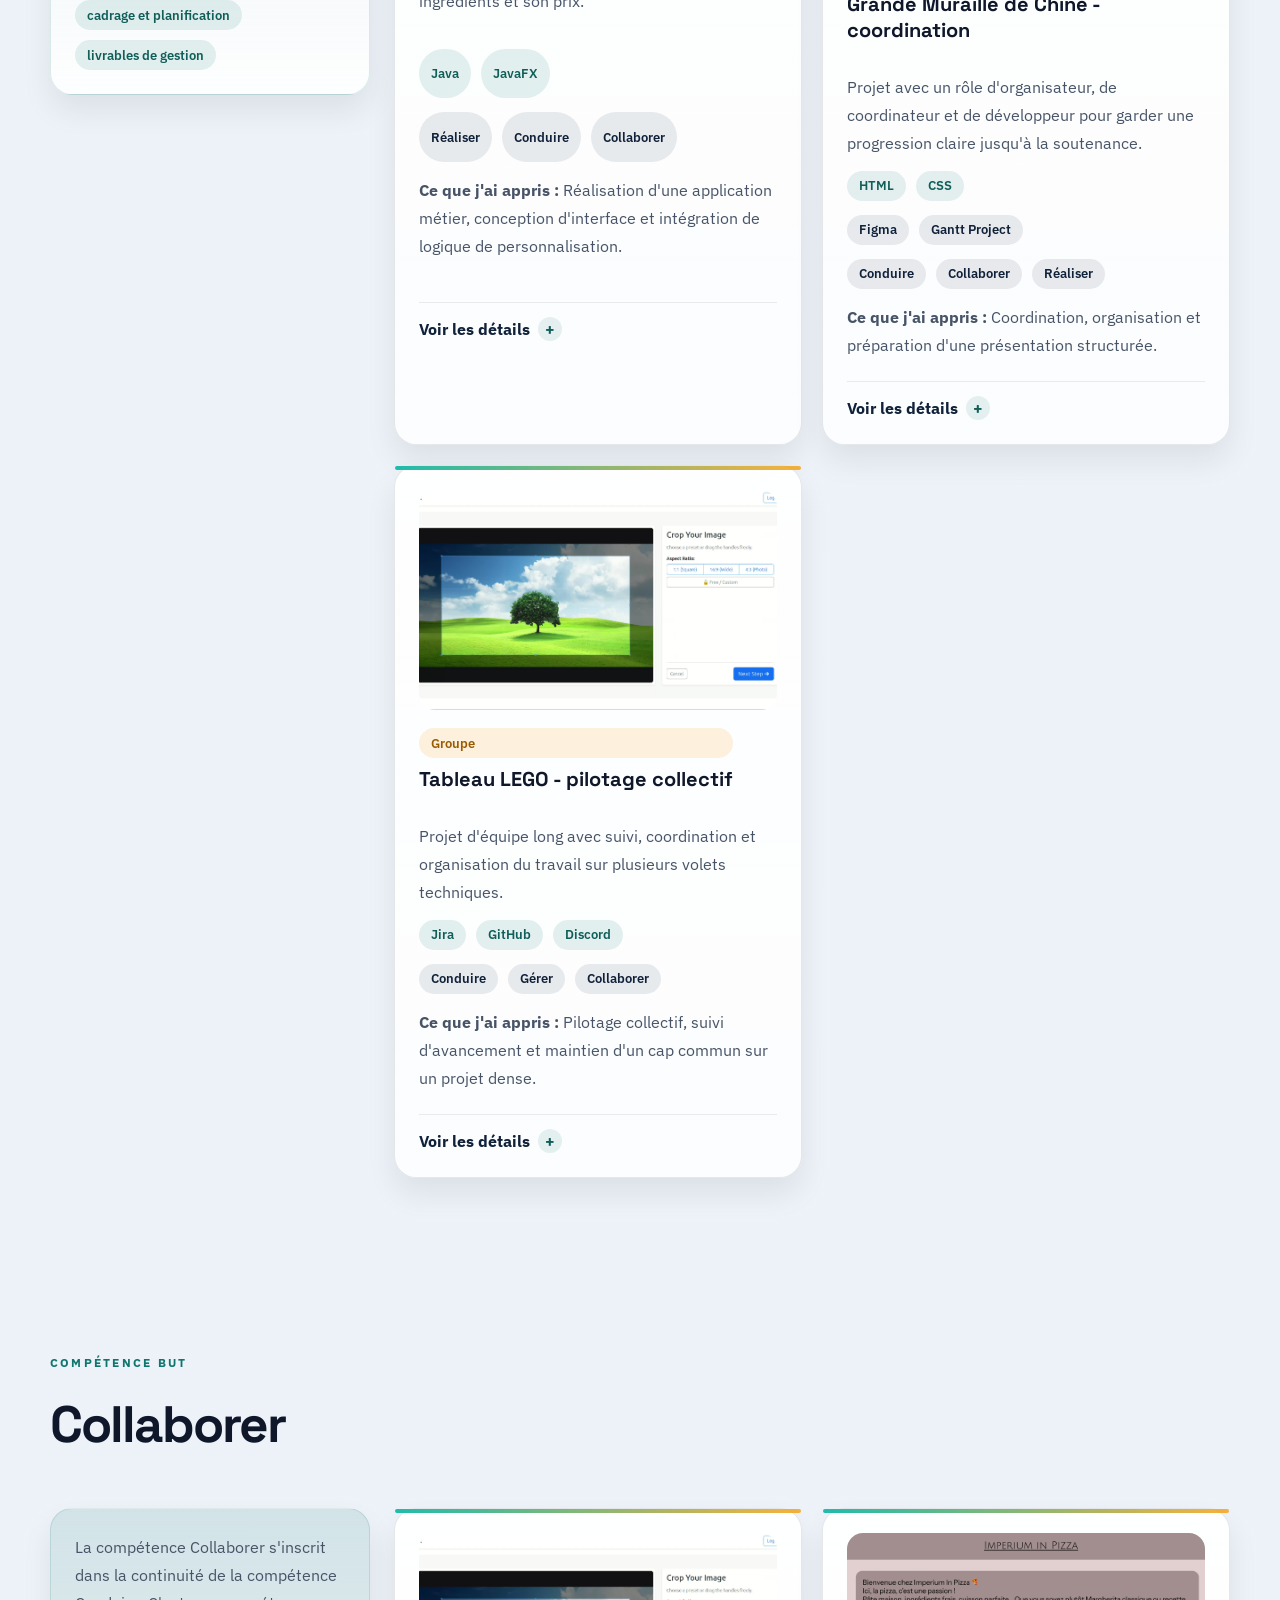
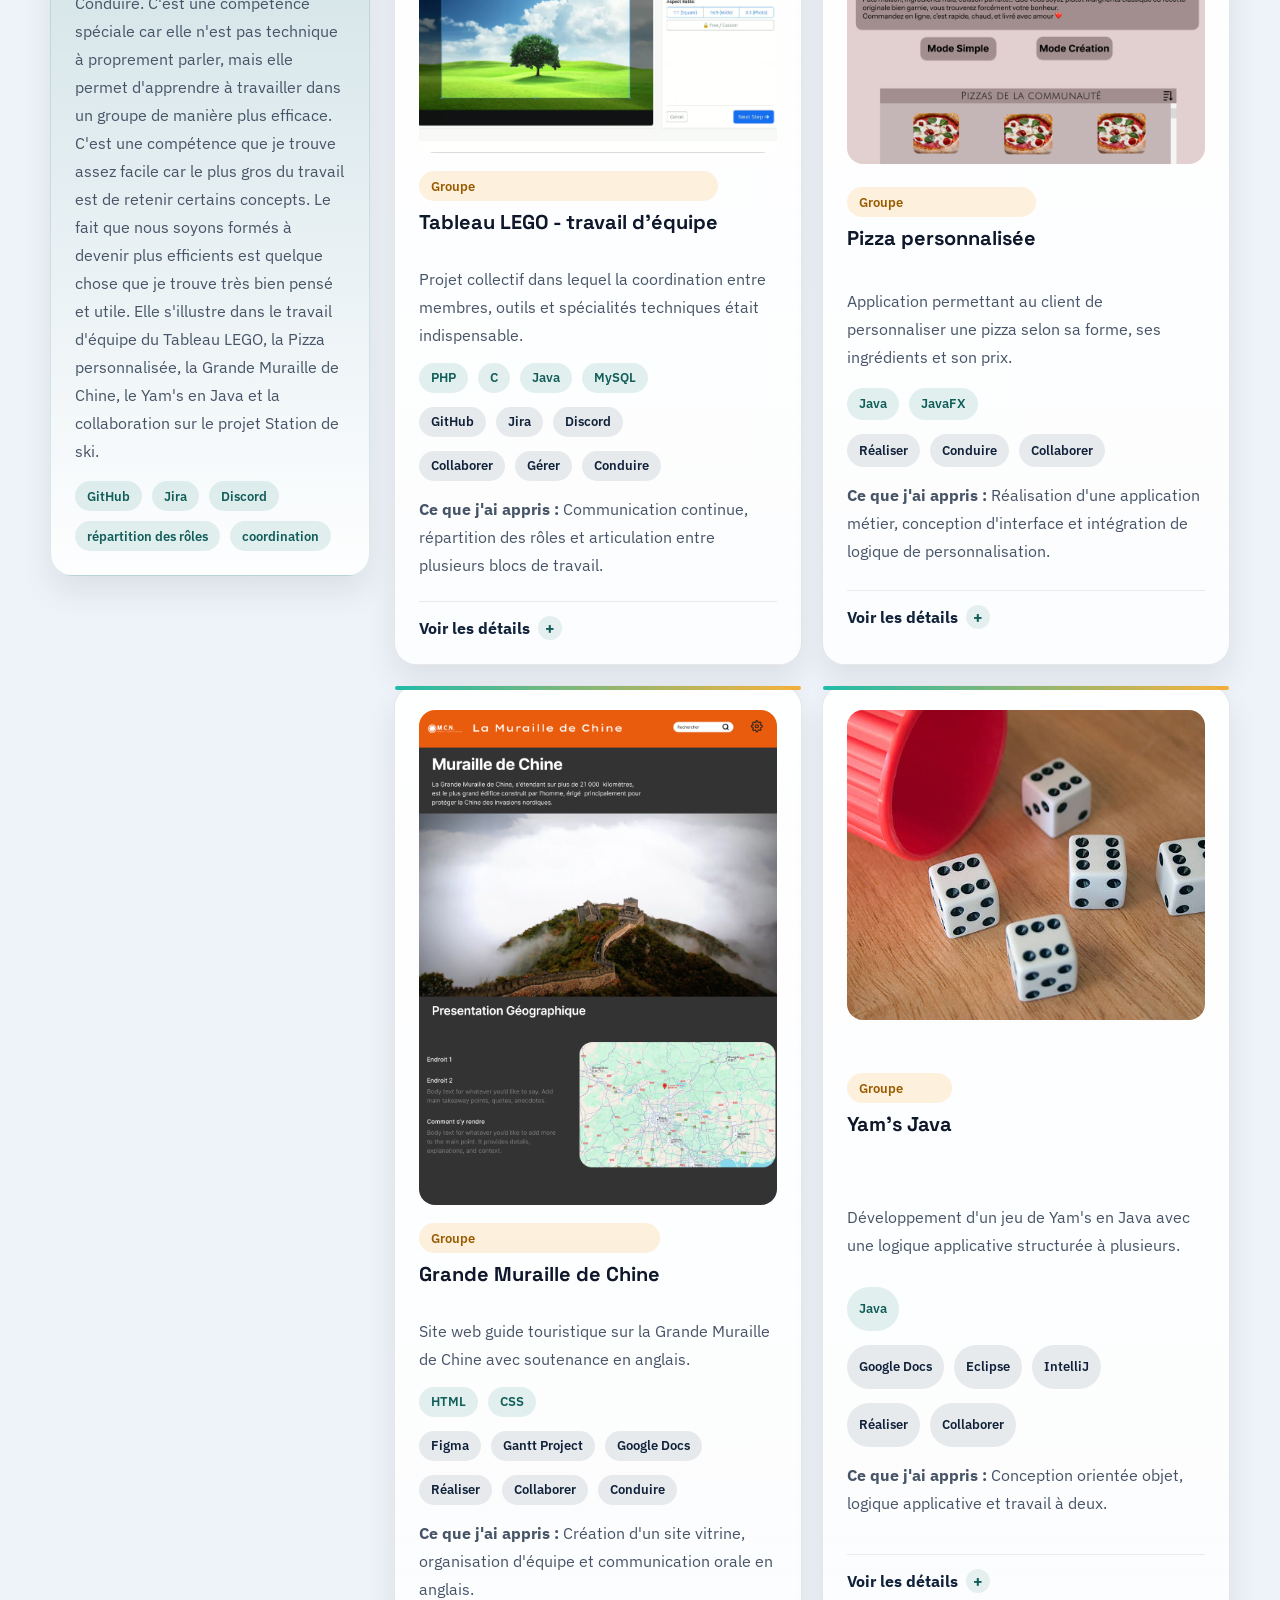
==== commit 68ca74f3: "Update index.html" ====
--- a/index.html
+++ b/index.html
@@ -18,7 +18,7 @@
             <a class="brand" href="#hero">
                 <span class="brand-mark">AK</span>
                 <span class="brand-copy">
-                    <strong>Adam Kadi</strong>
+                    <strong>Adam KADI</strong>
                     <span>BUT Informatique</span>
                 </span>
             </a>
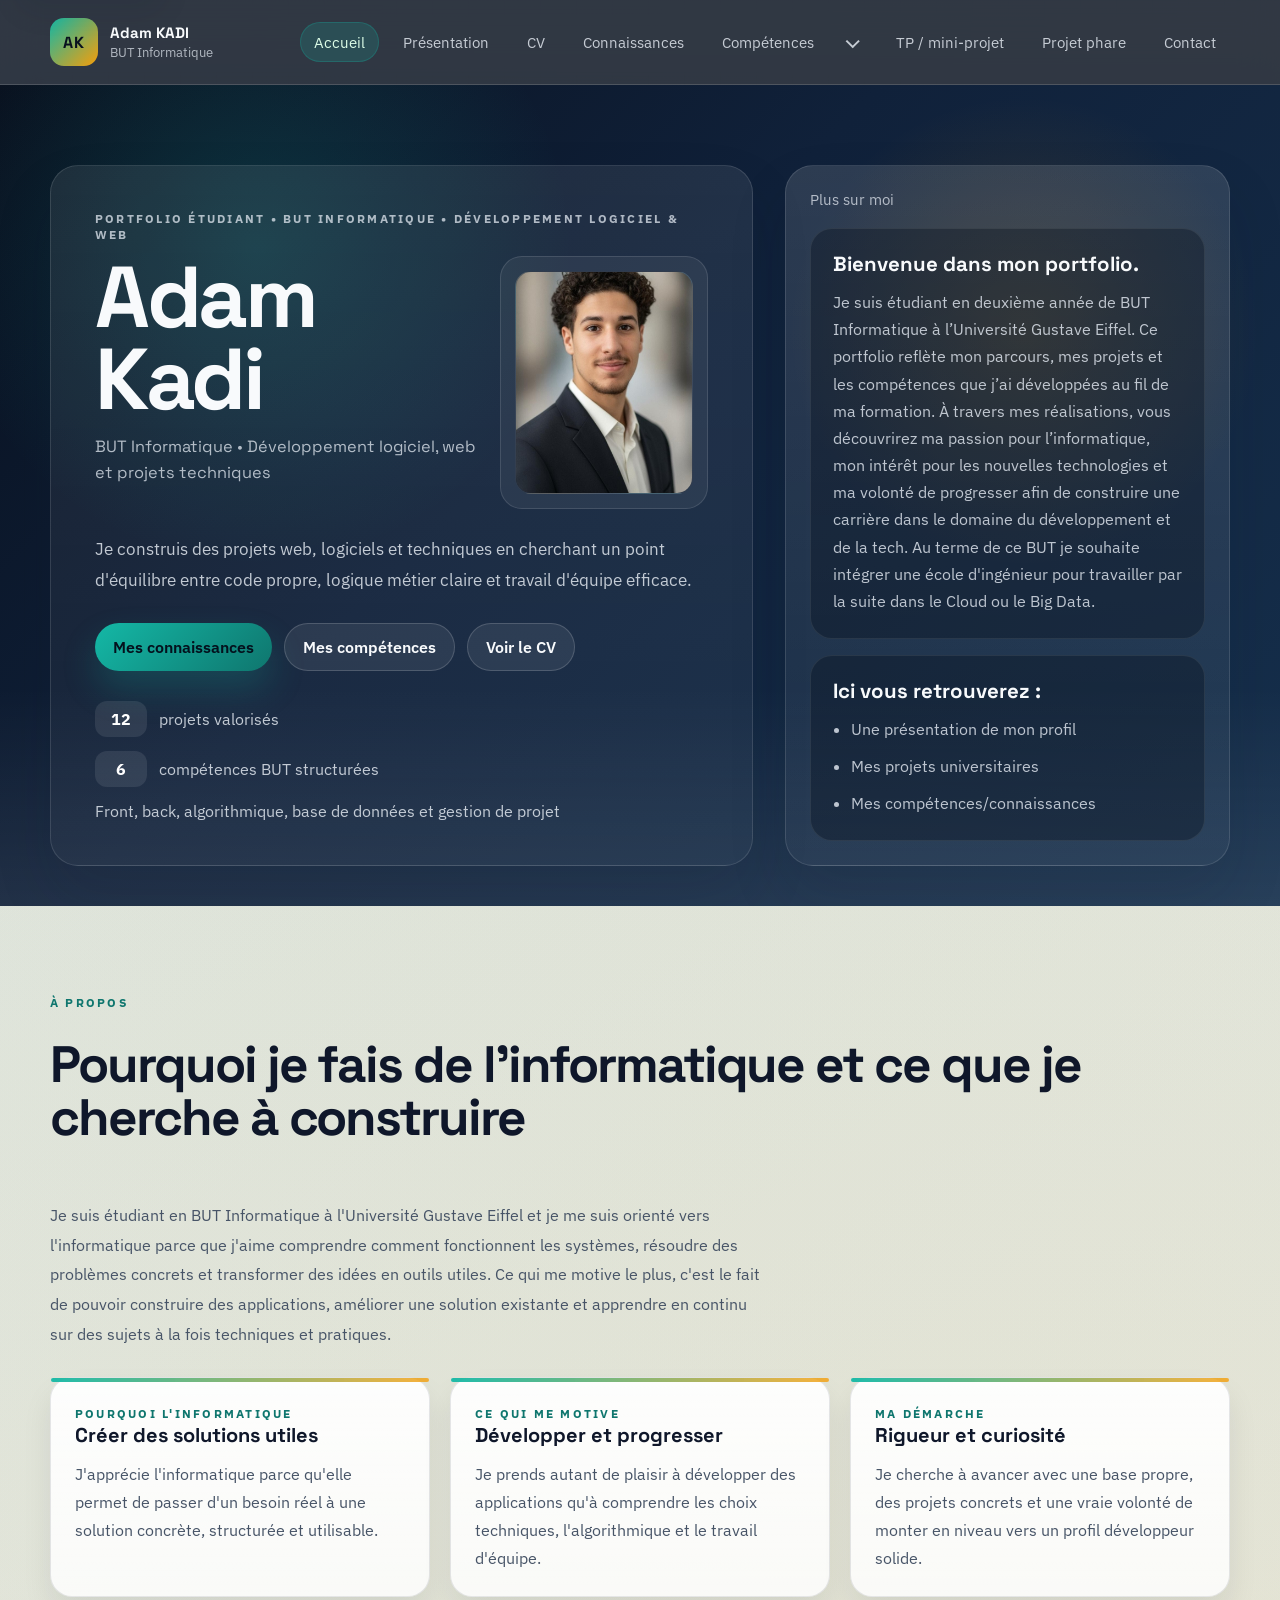
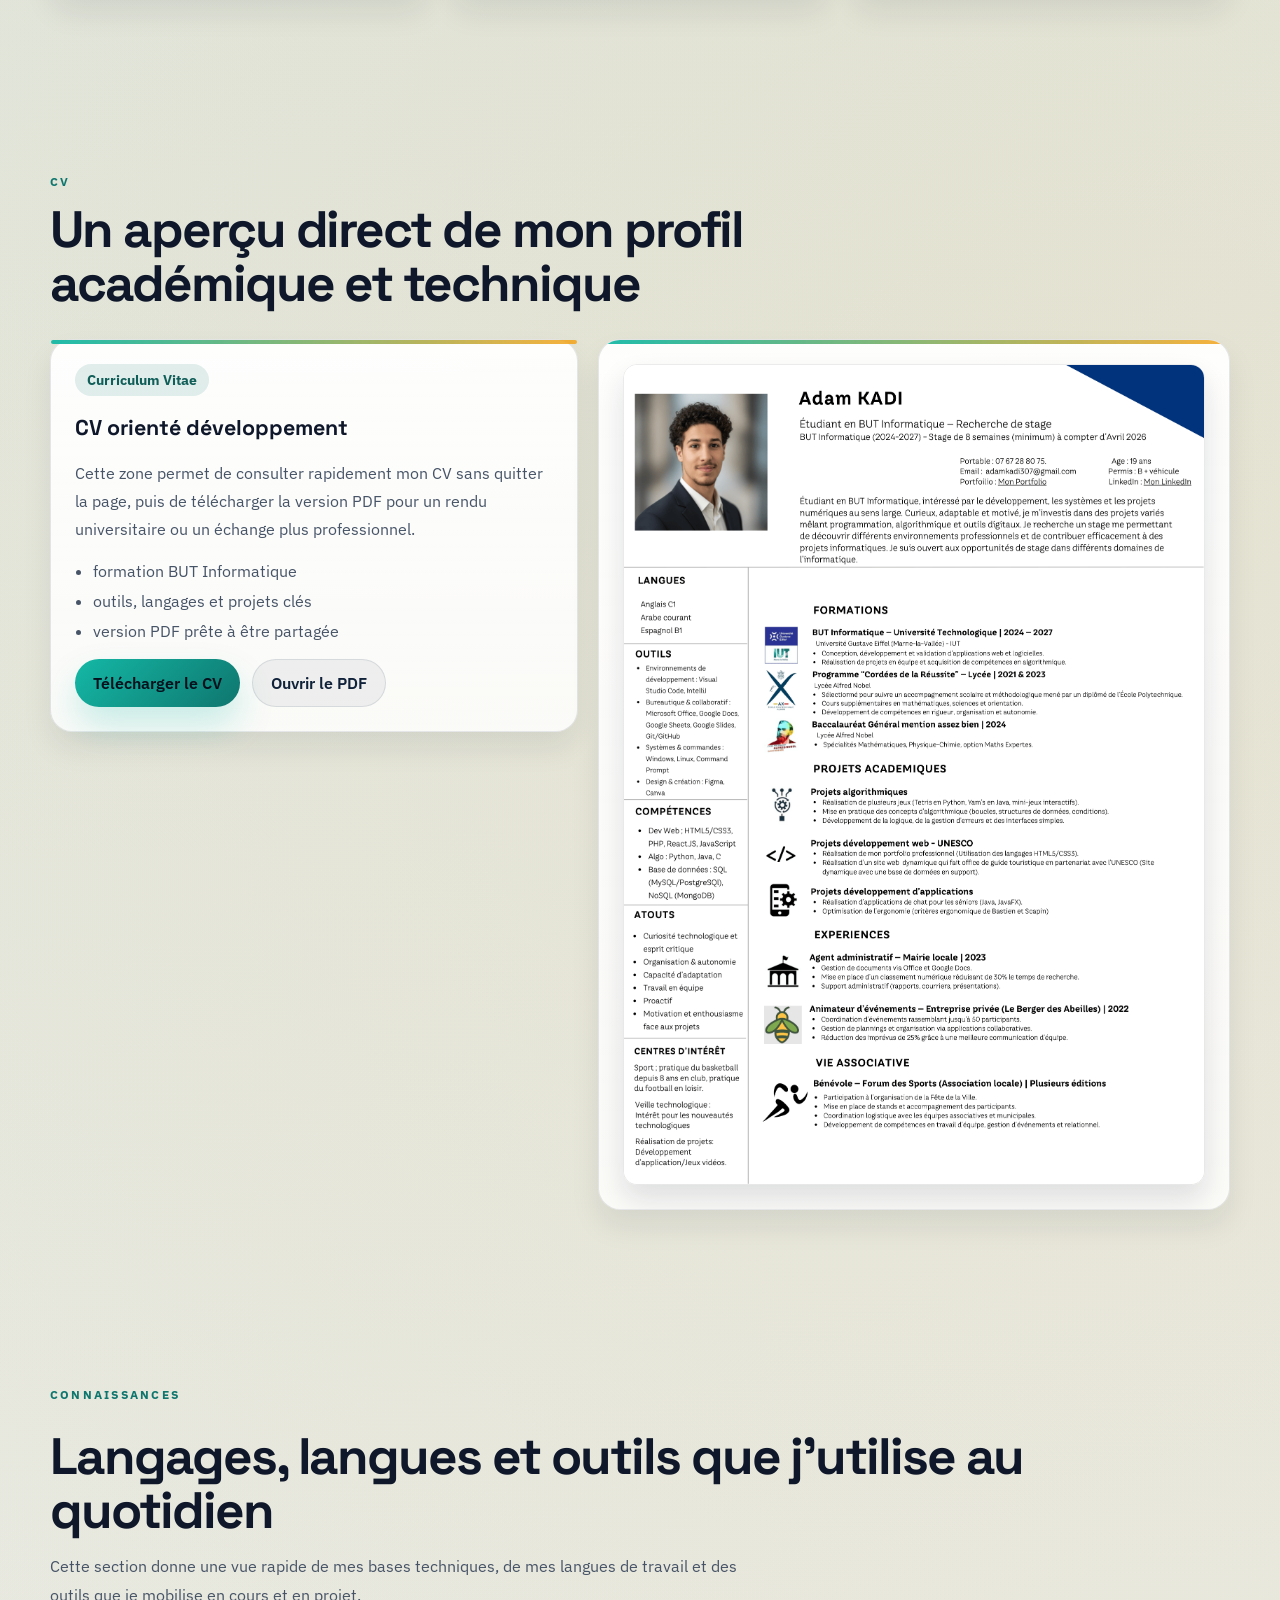
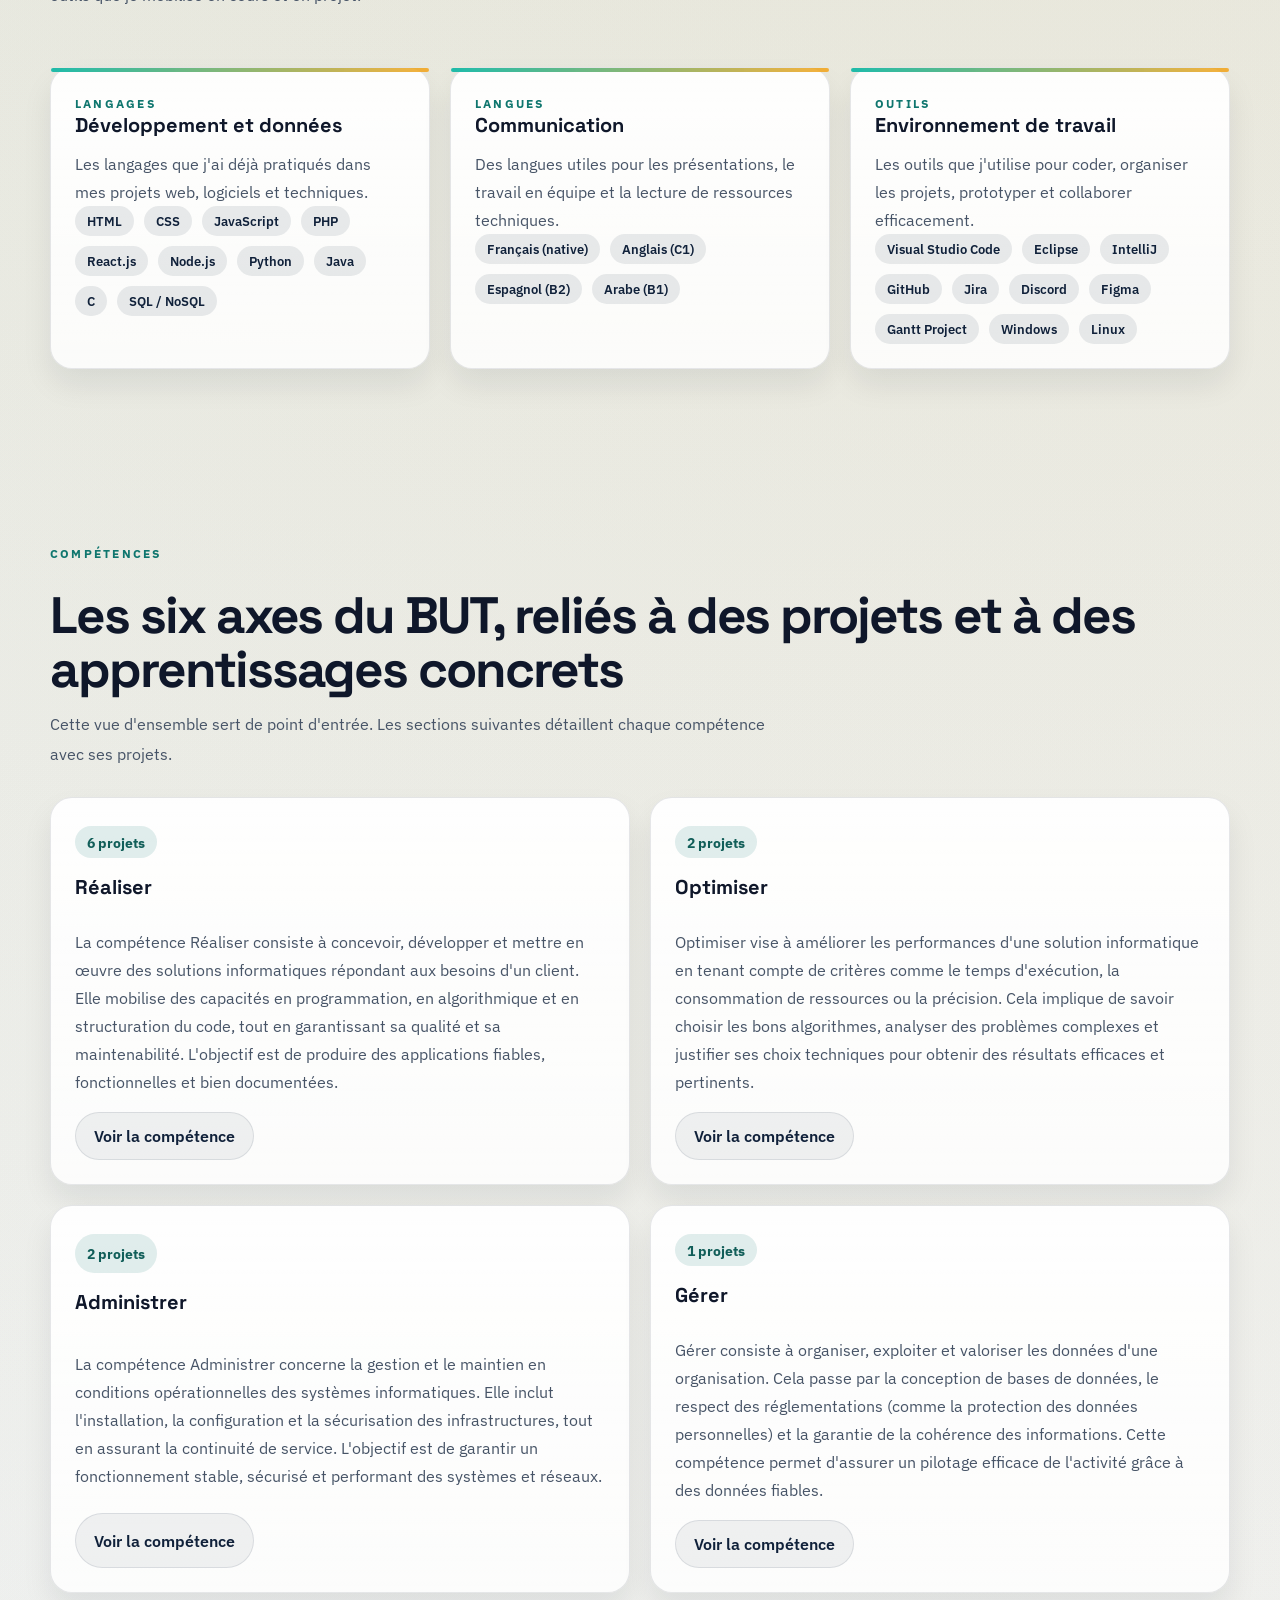
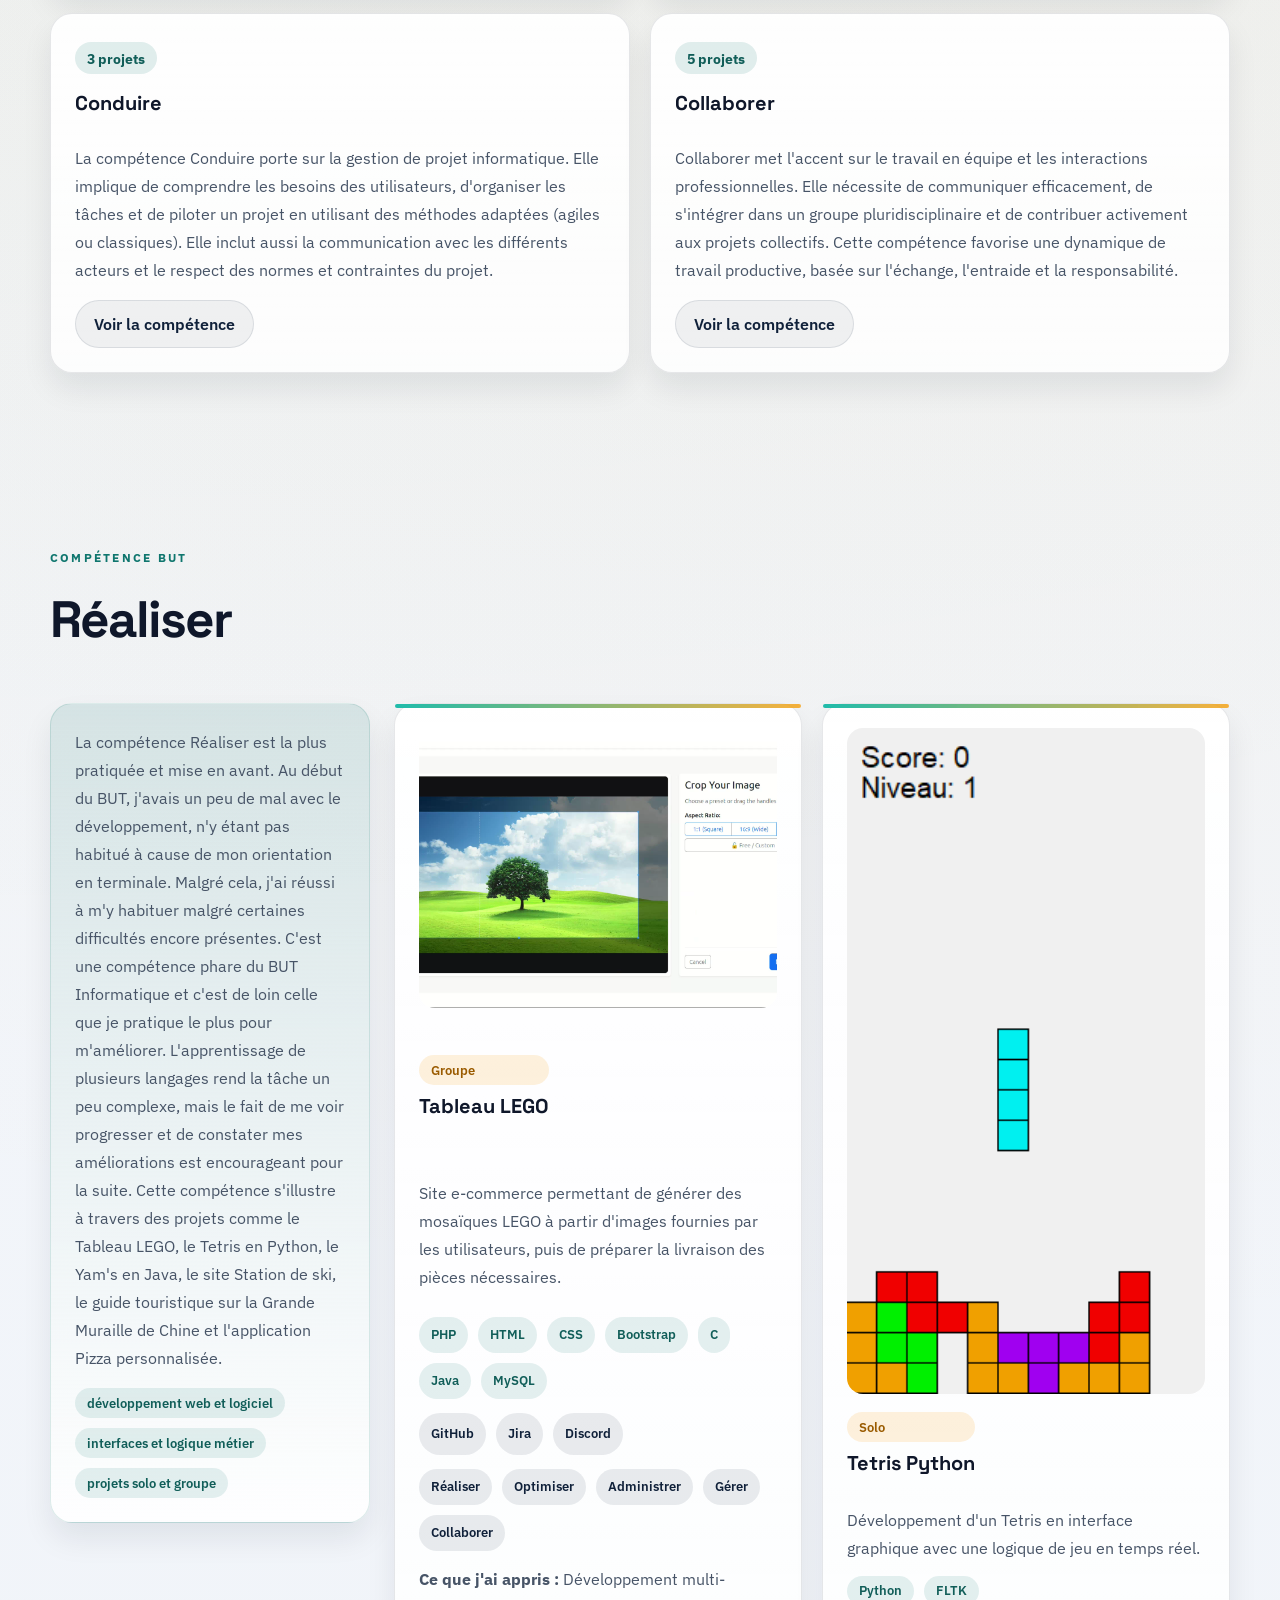
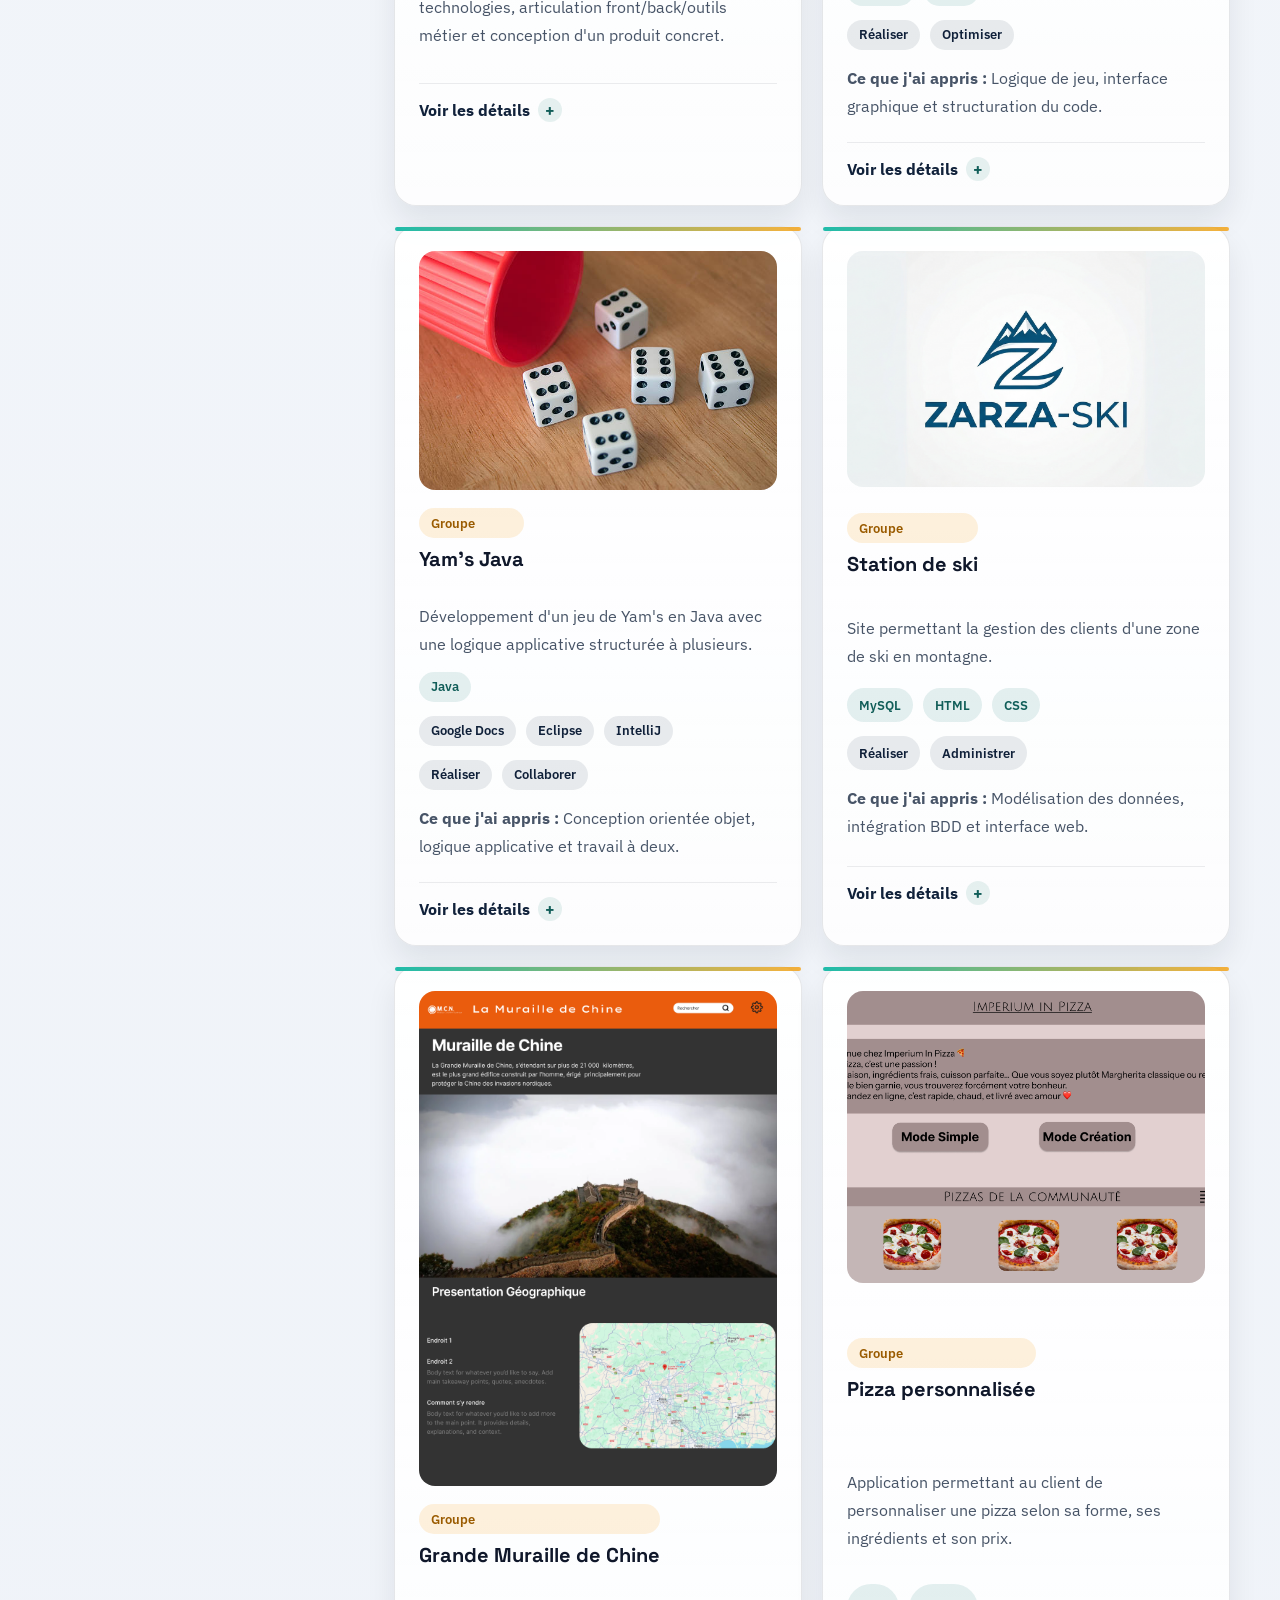
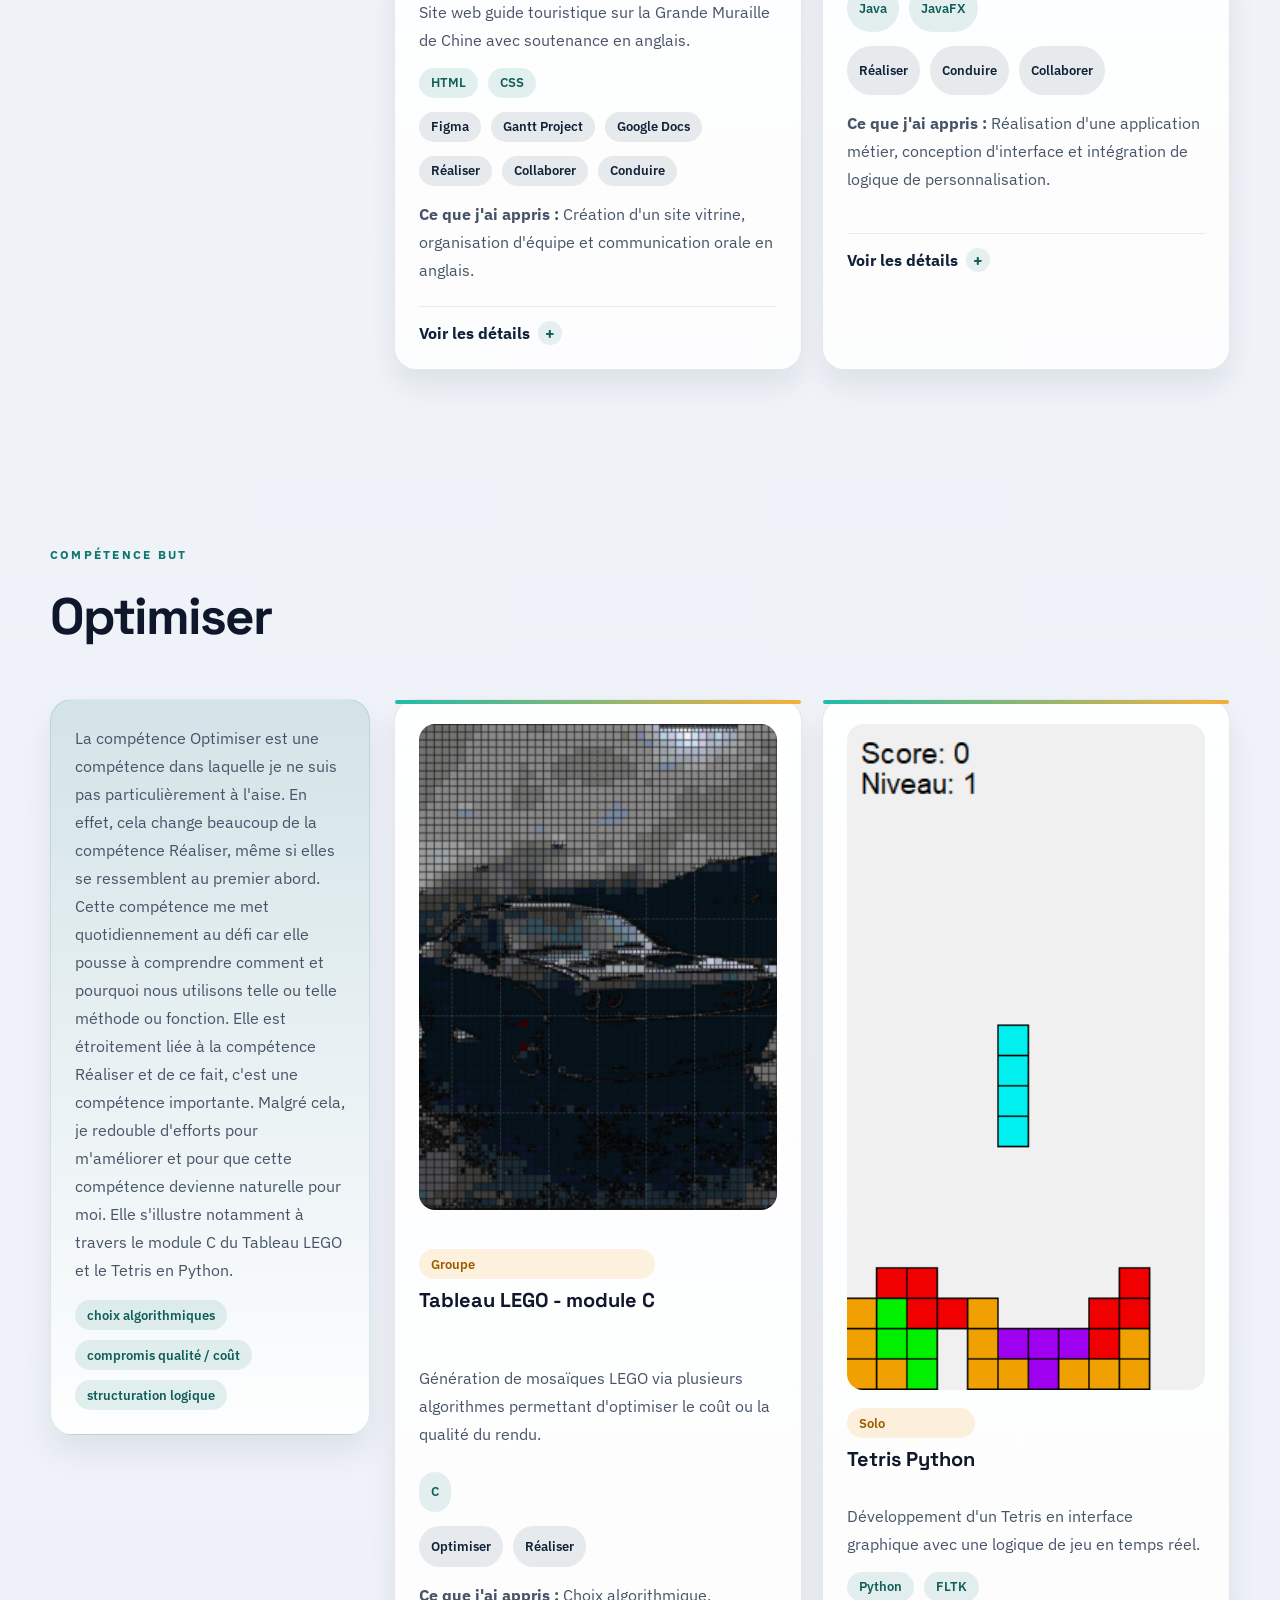
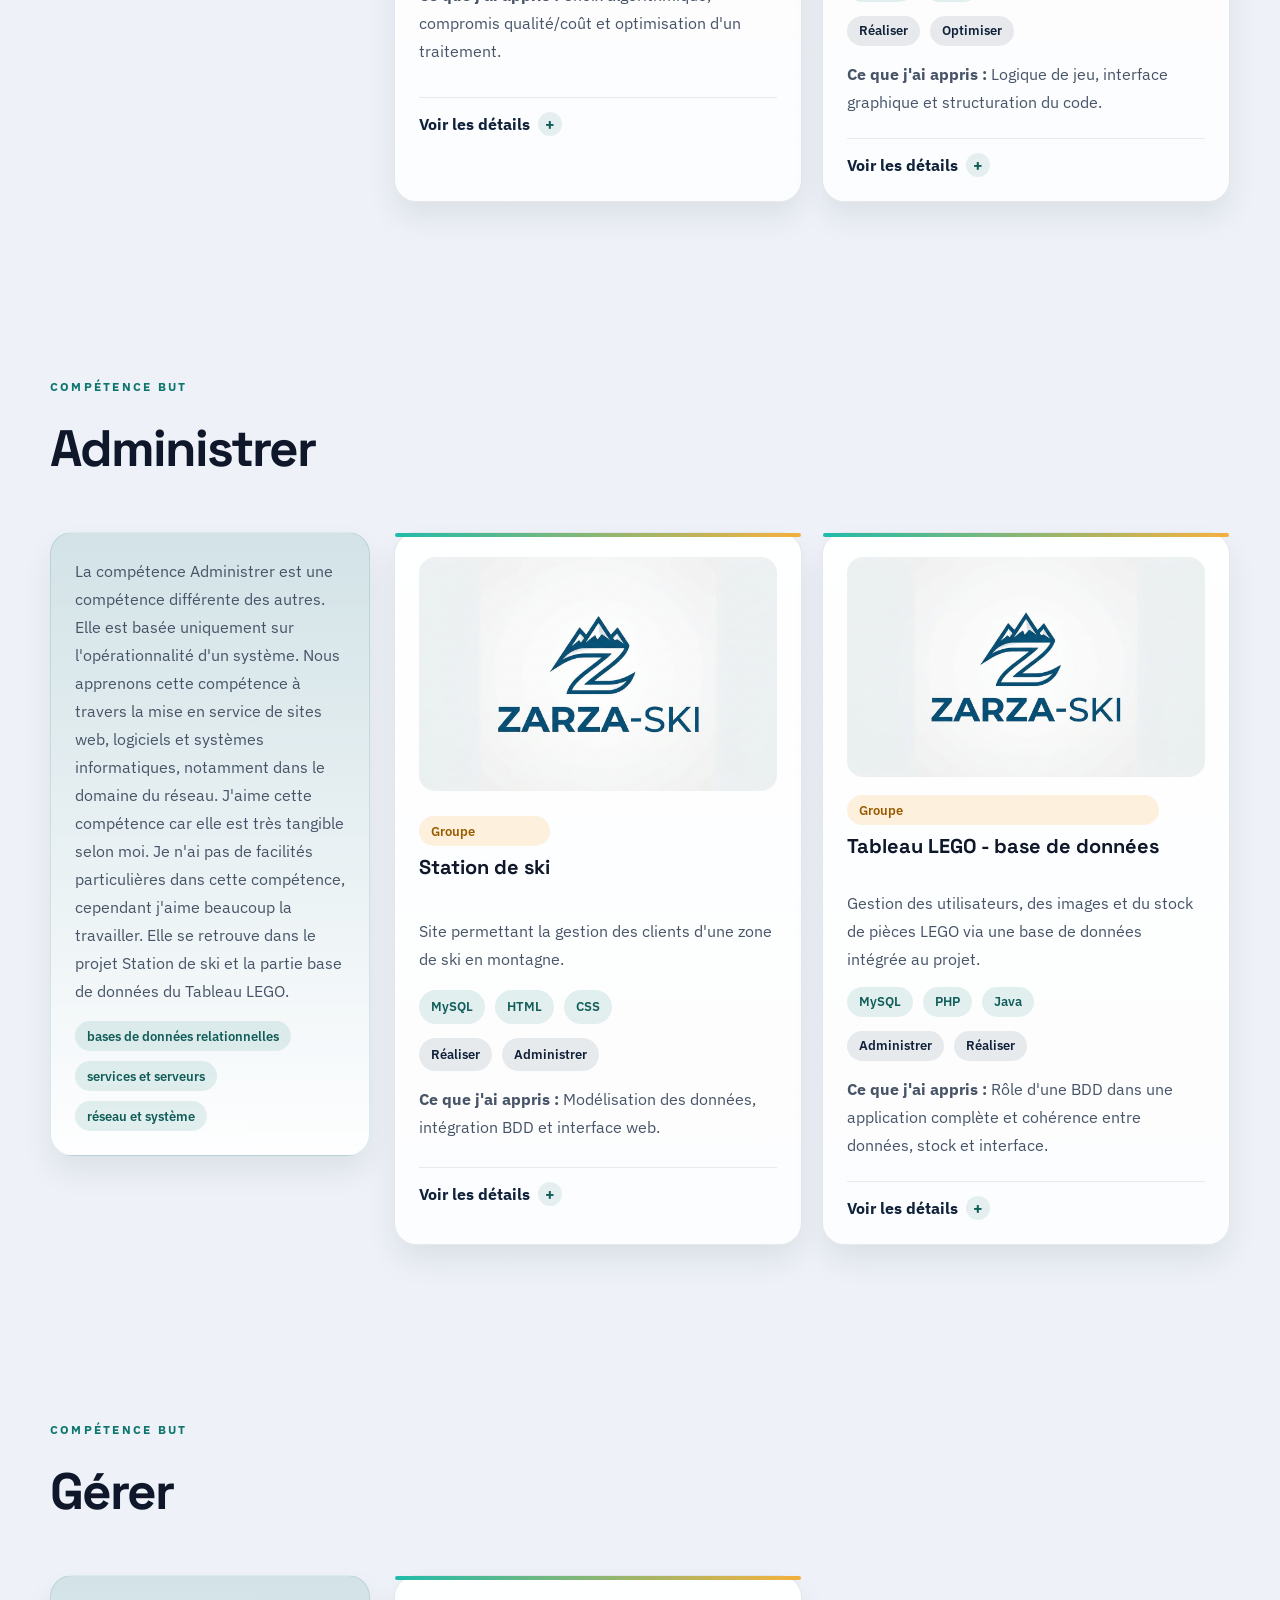
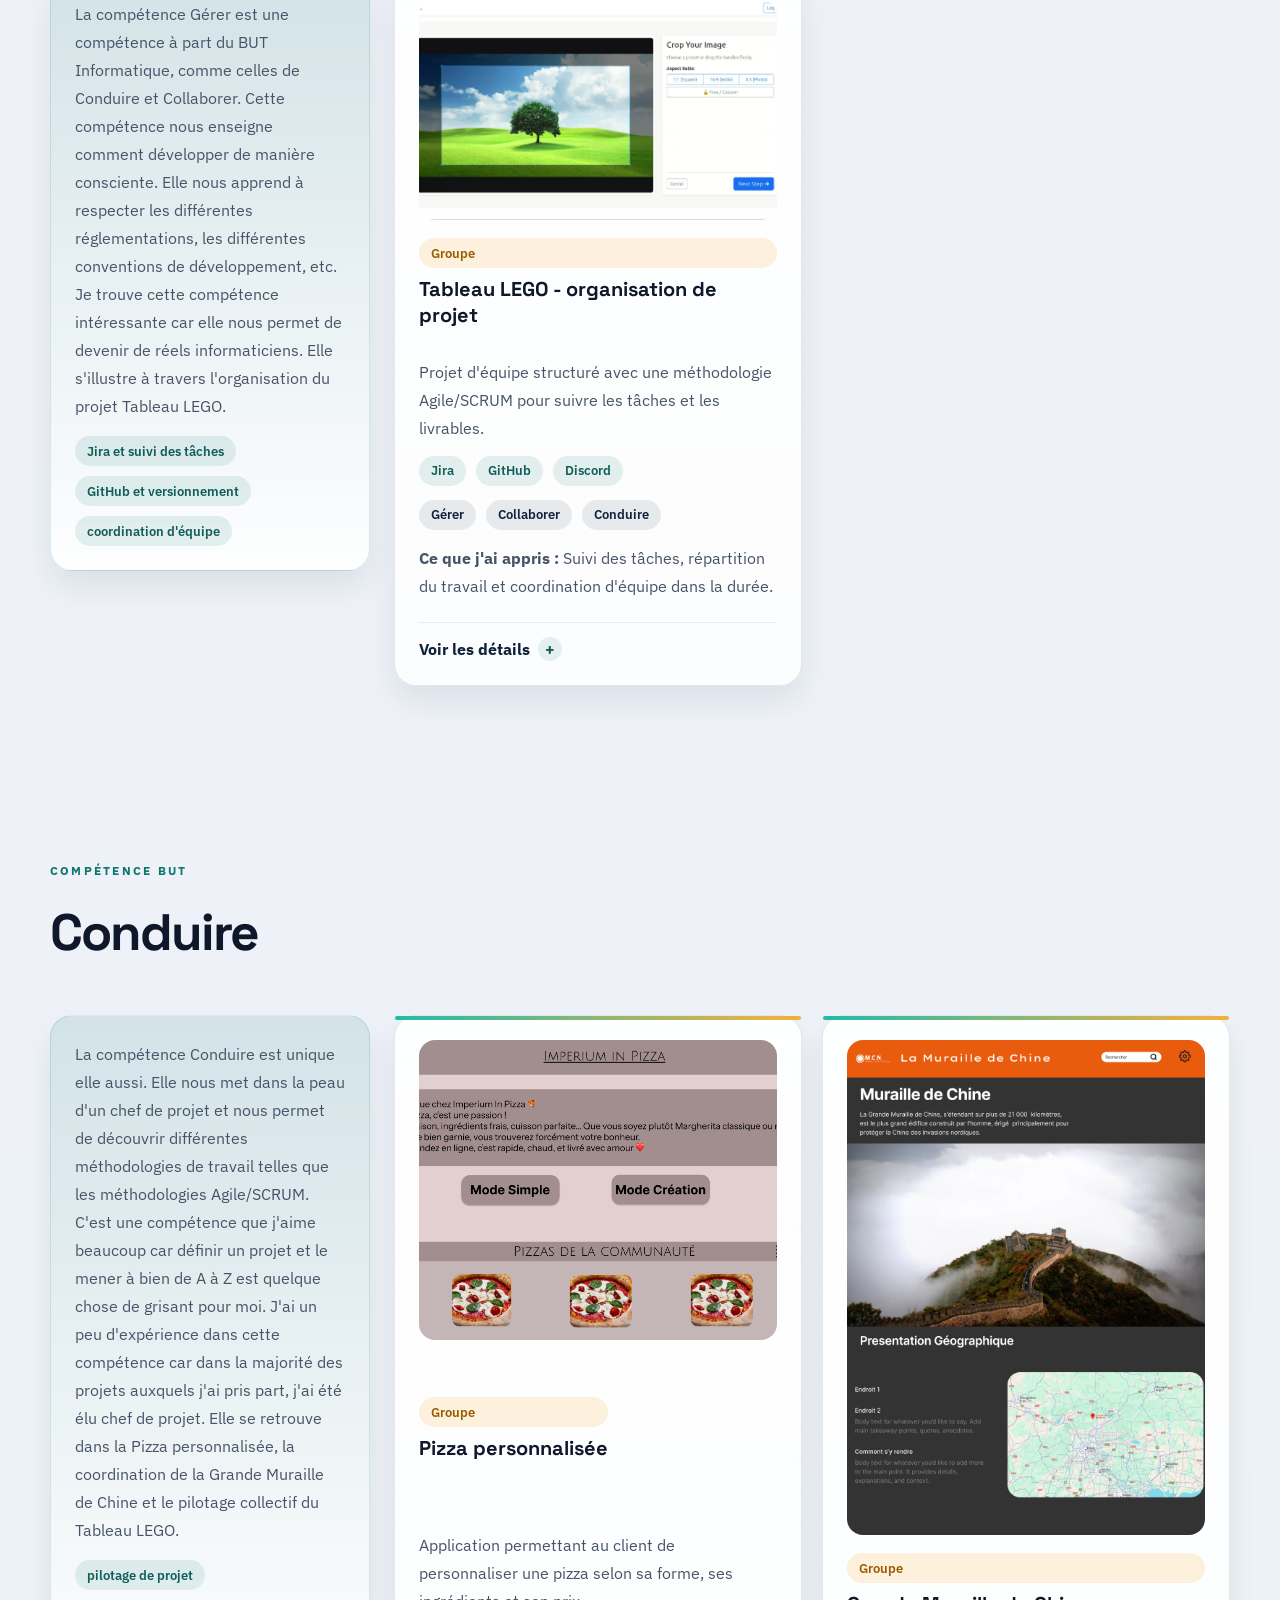
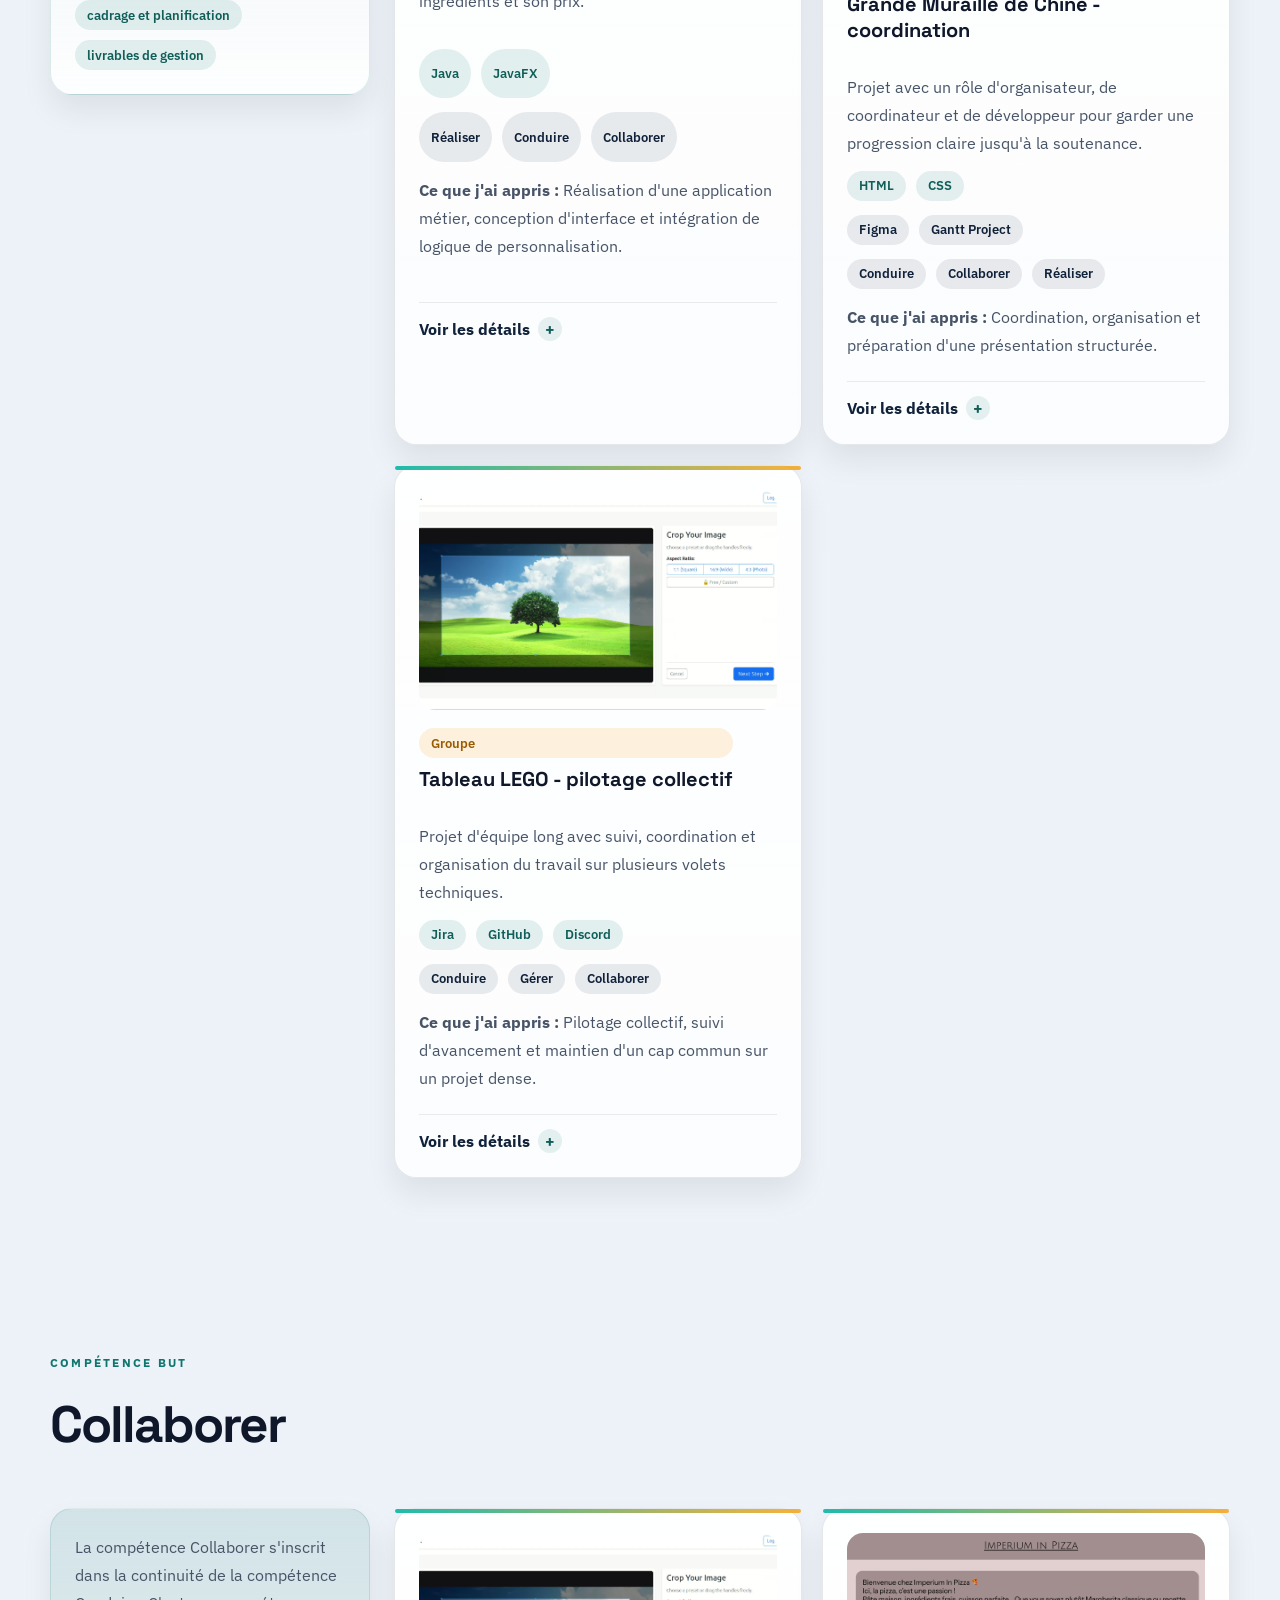
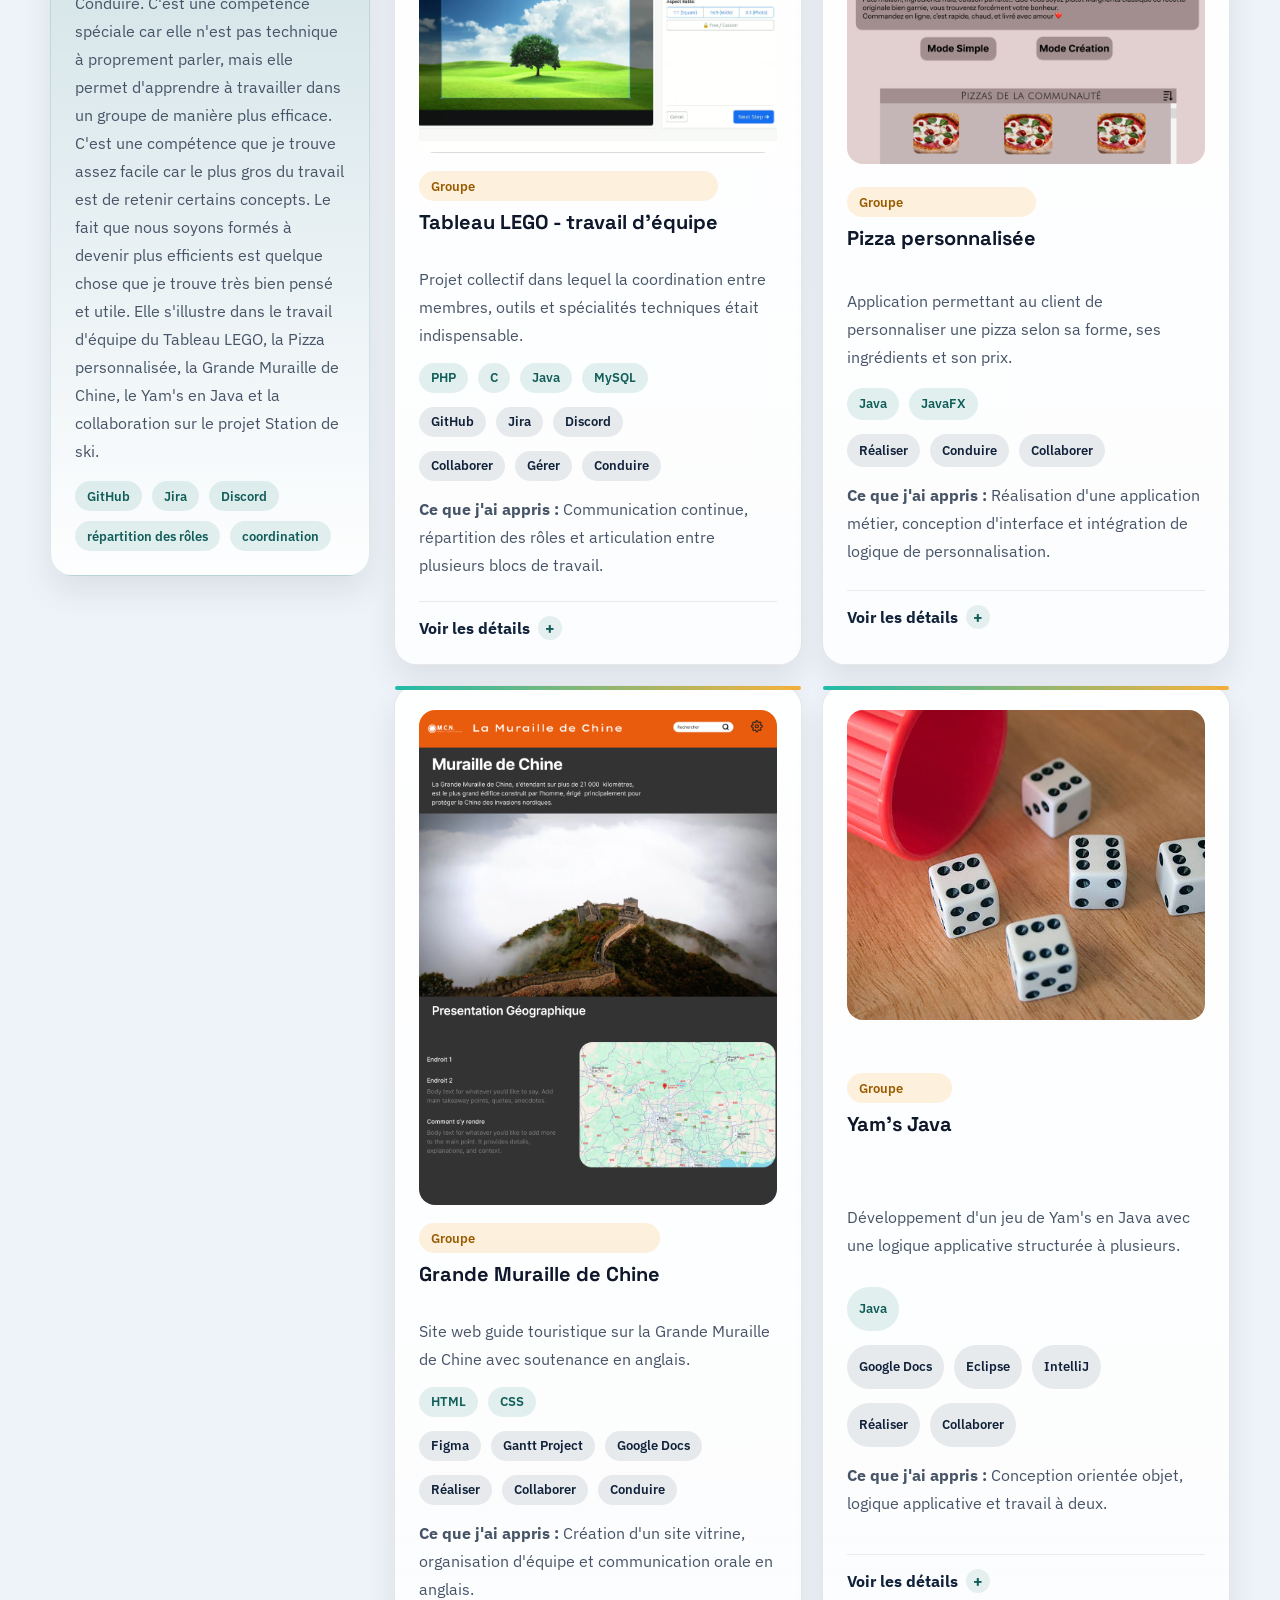
==== commit a0945655: "Update index.html" ====
--- a/index.html
+++ b/index.html
@@ -101,7 +101,7 @@
                     <article class="hero-mini-card">
                         <span class="mini-label"></span>
                         <h2>Bienvenue dans mon portfolio. </h2>
-                        <p>Je suis Adam KADI, étudiant en deuxième année de BUT Informatique à l’Université Gustave Eiffel. Ce portfolio reflète mon parcours, mes projets et les compétences que j’ai développées au fil de ma formation. À travers mes réalisations, vous découvrirez ma passion pour l’informatique, mon intérêt pour les nouvelles technologies et ma volonté de progresser afin de construire une carrière dans le domaine du développement et de la tech..</p>
+                        <p>Je suis étudiant en deuxième année de BUT Informatique à l’Université Gustave Eiffel. Ce portfolio reflète mon parcours, mes projets et les compétences que j’ai développées au fil de ma formation. À travers mes réalisations, vous découvrirez ma passion pour l’informatique, mon intérêt pour les nouvelles technologies et ma volonté de progresser afin de construire une carrière dans le domaine du développement et de la tech. Au terme de ce BUT je souhaite intégrer une école d'ingénieur pour travailler par la suite dans le Cloud ou le Big Data.</p>
                     </article>
                     <article class="hero-mini-card">
                         <span class="mini-label"></span>
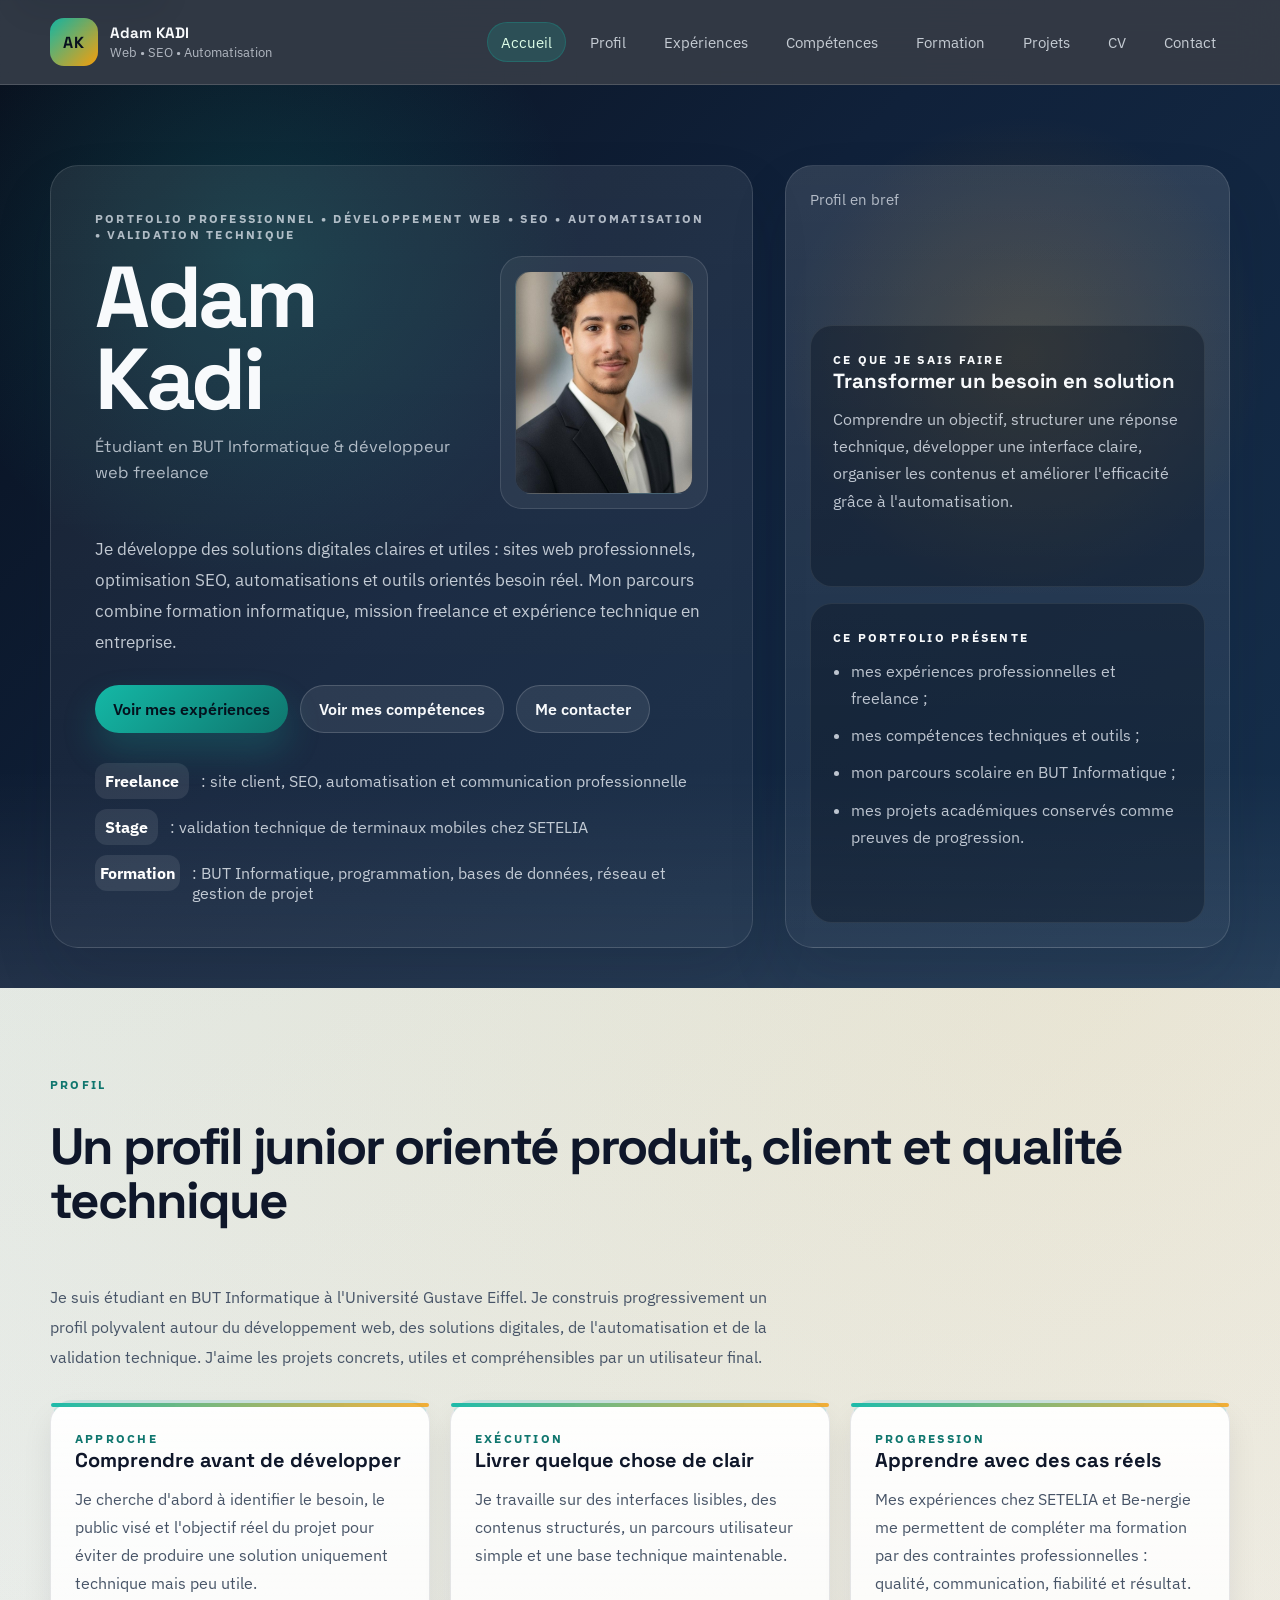
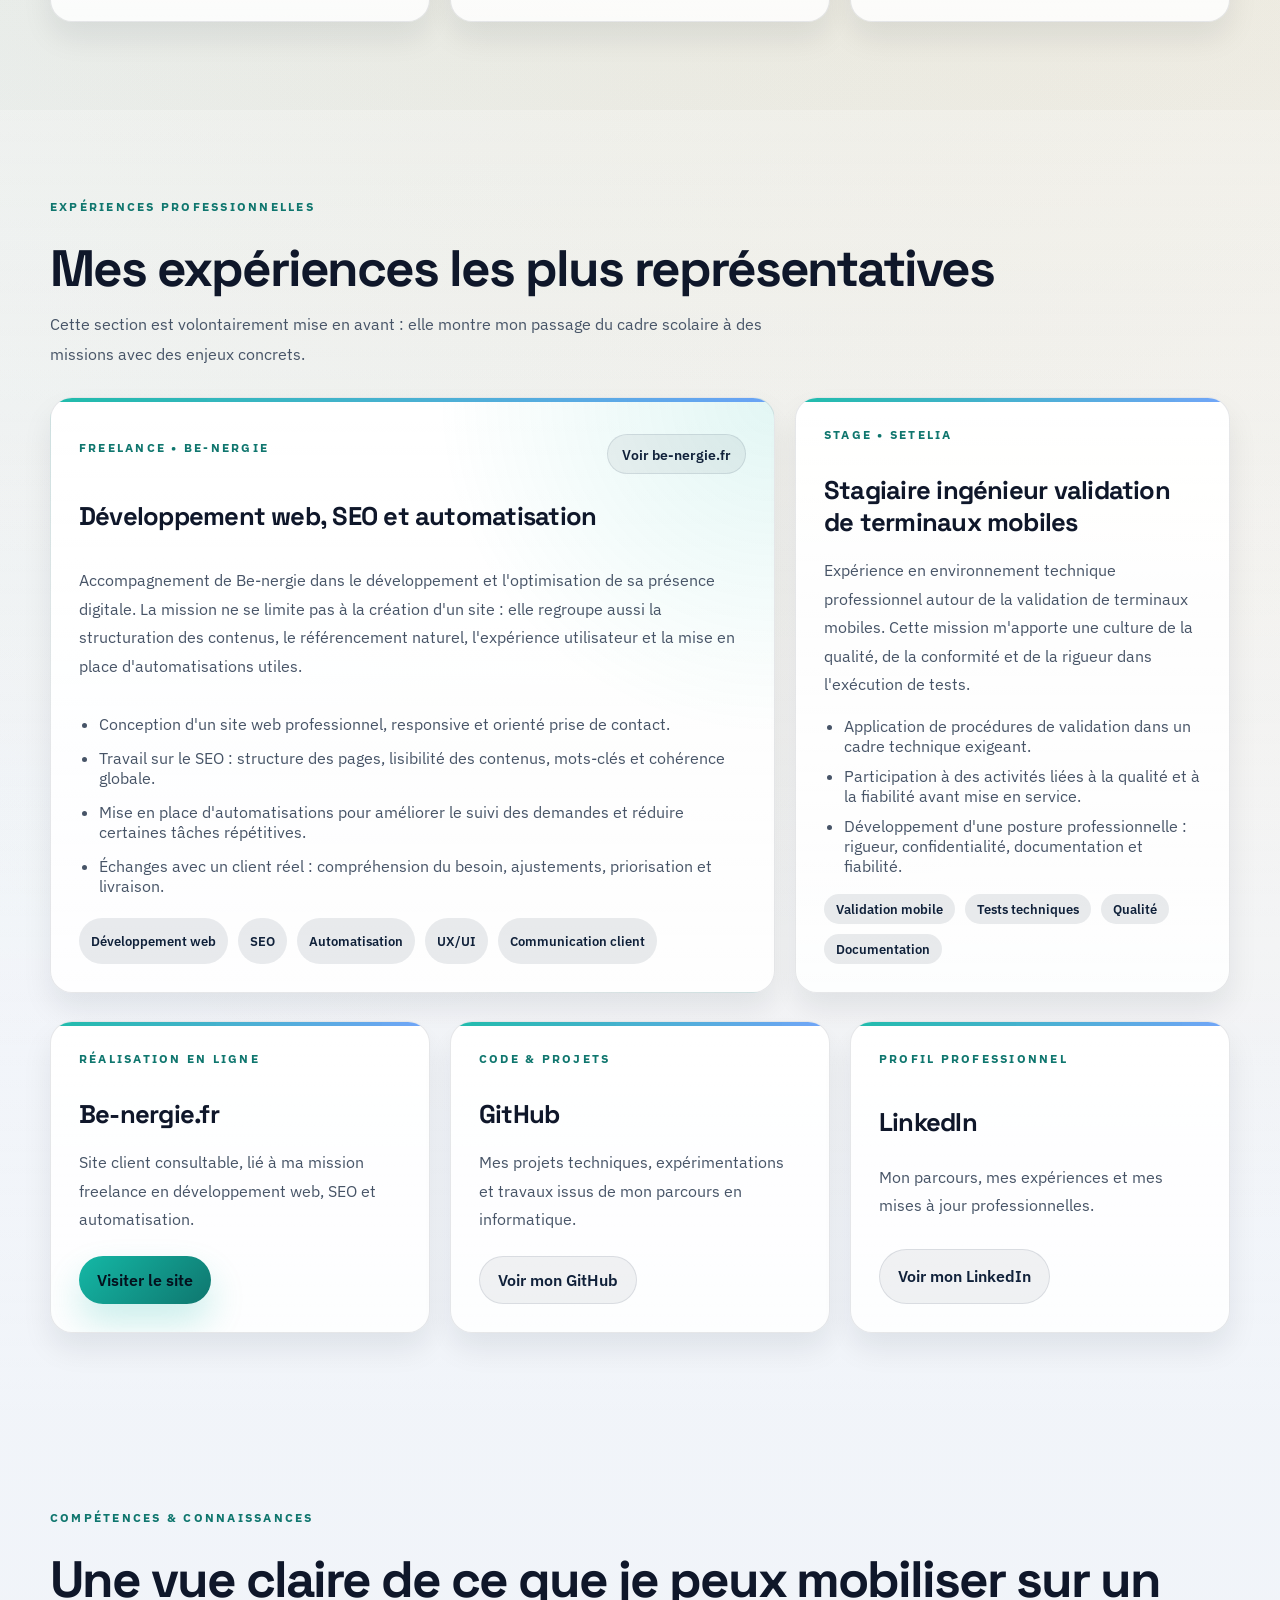
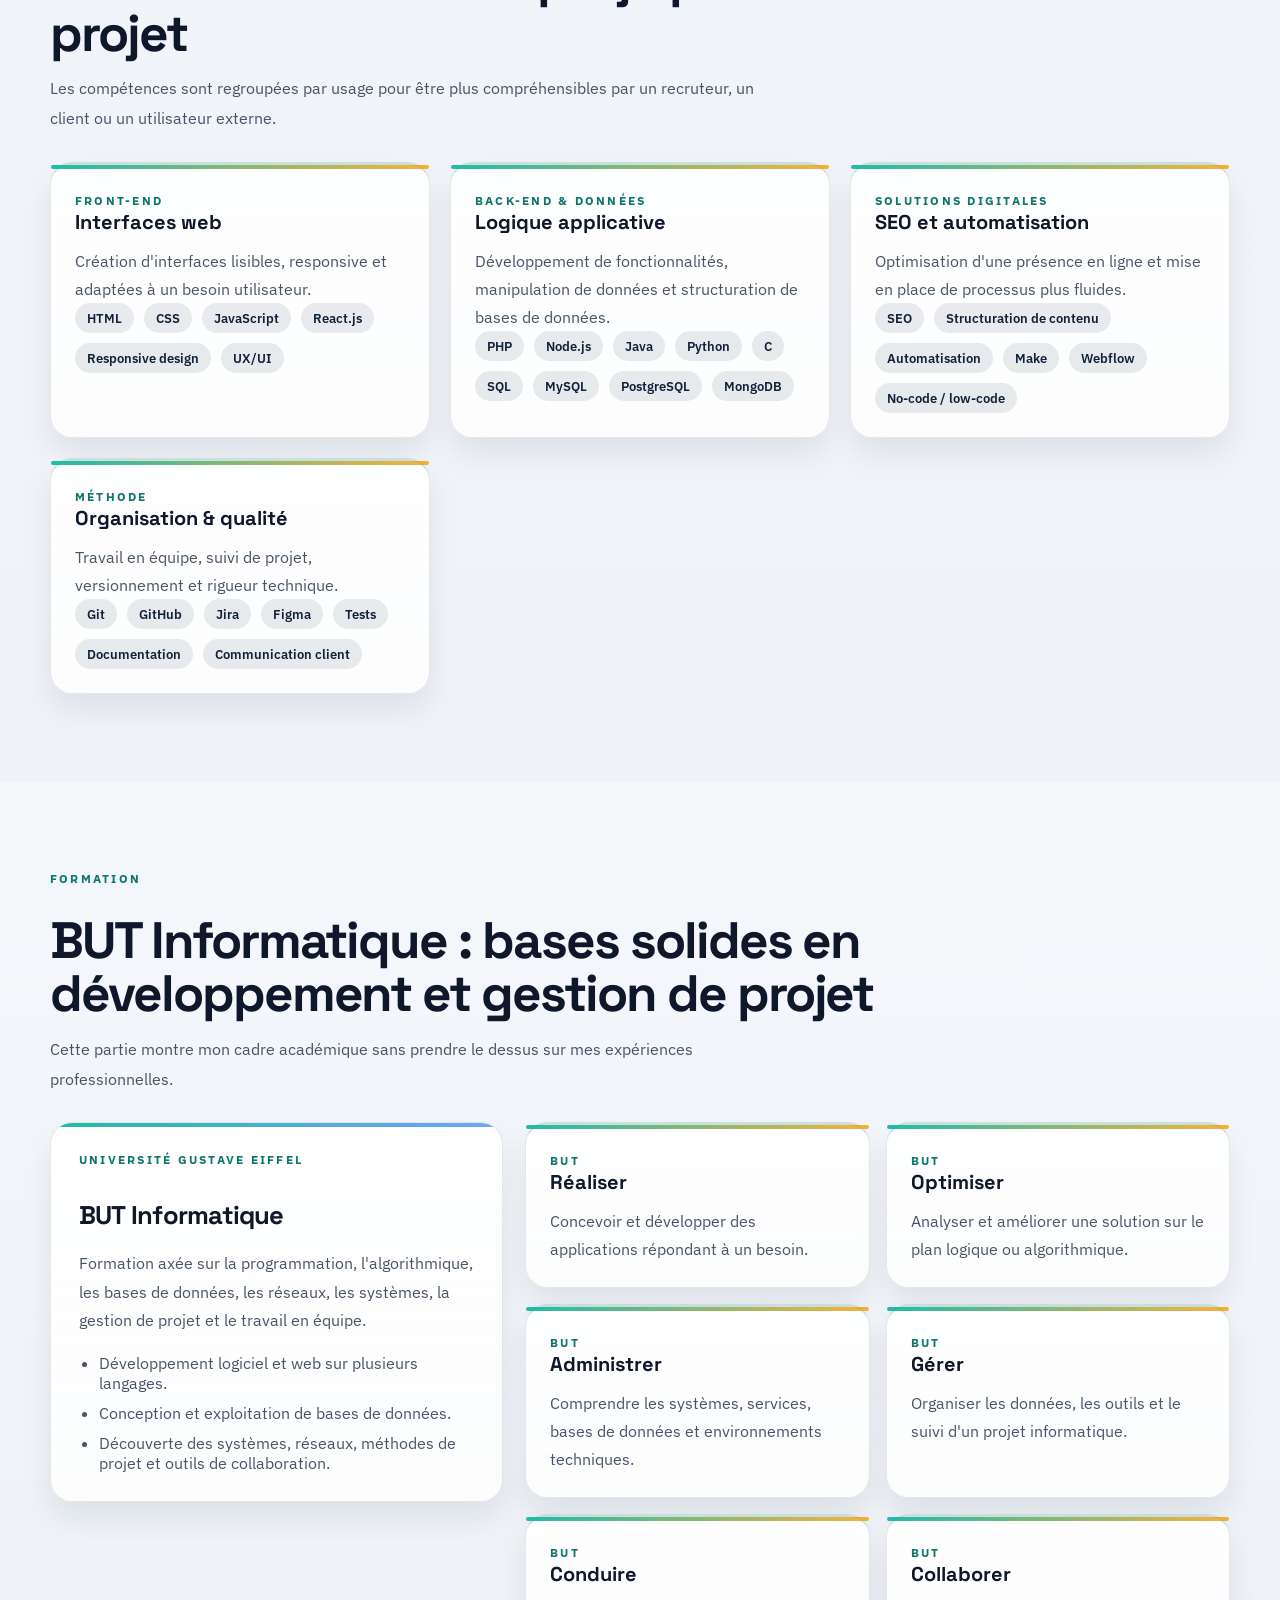
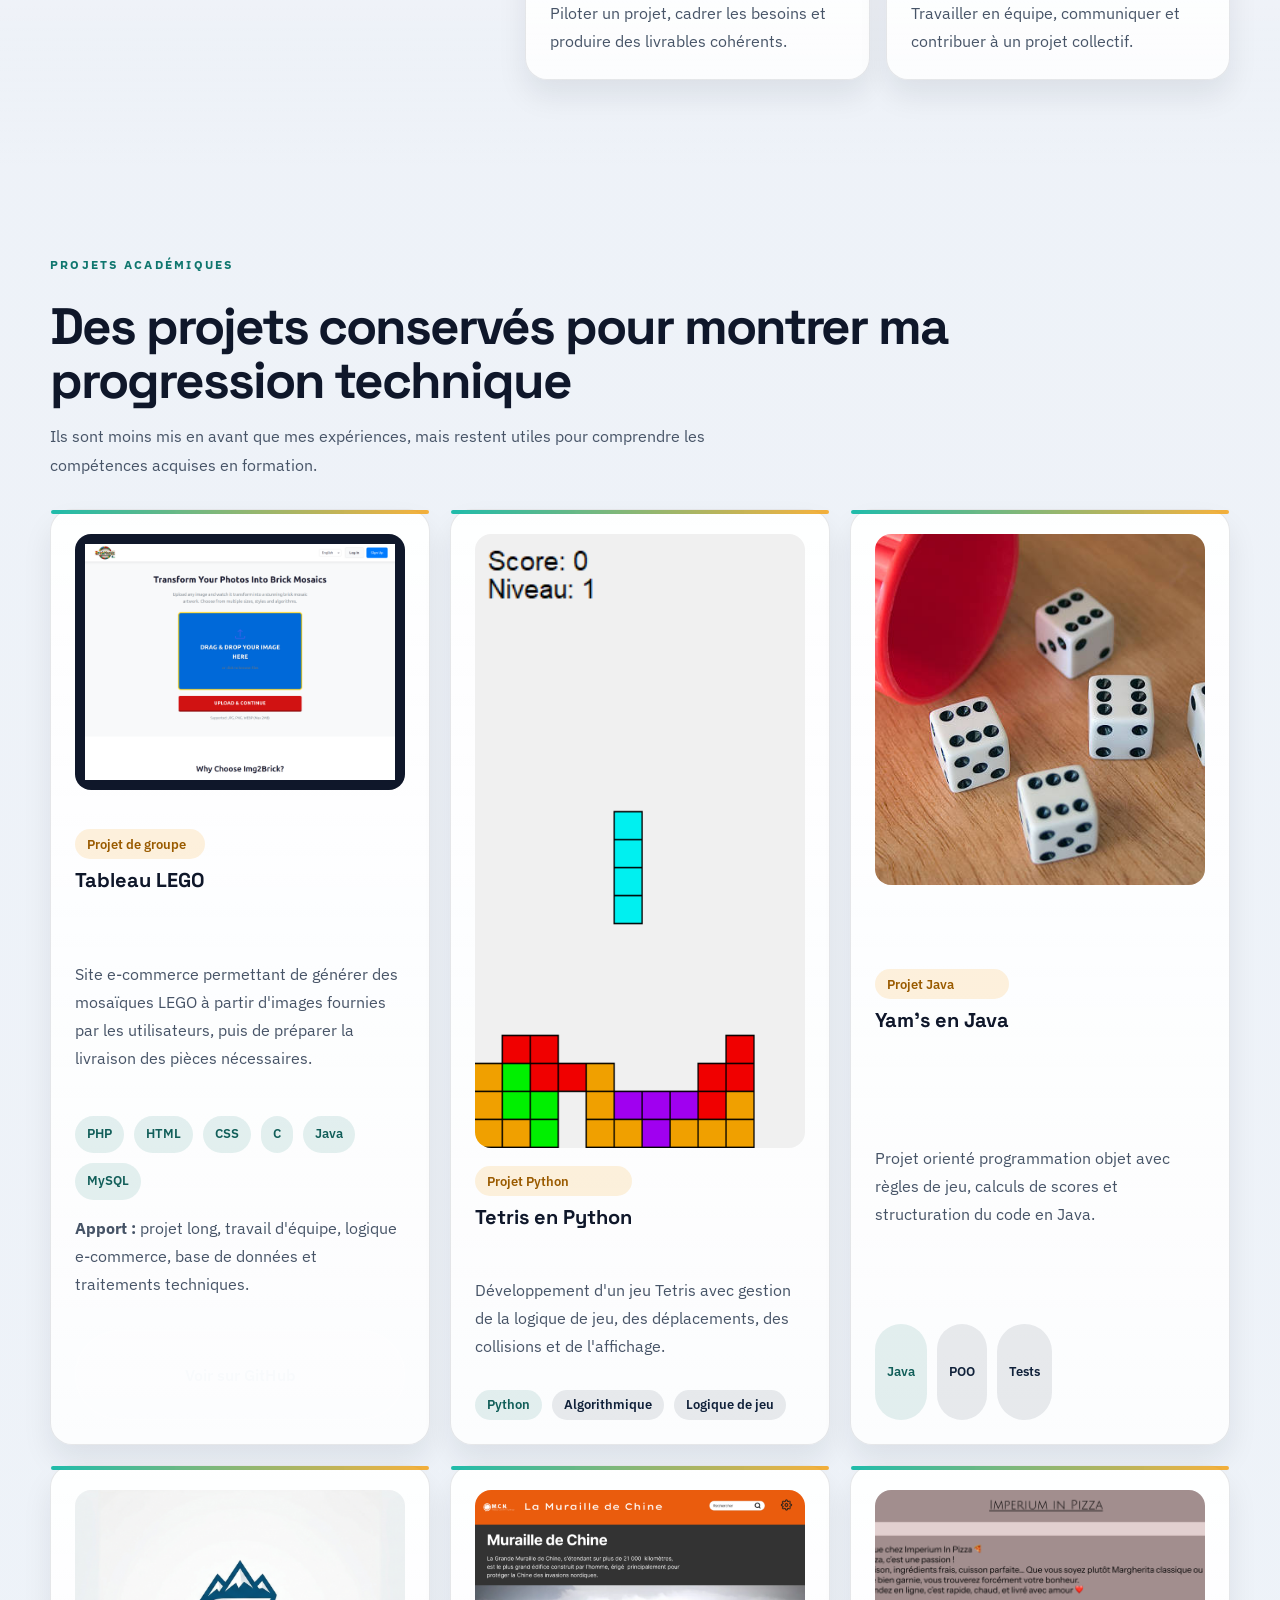
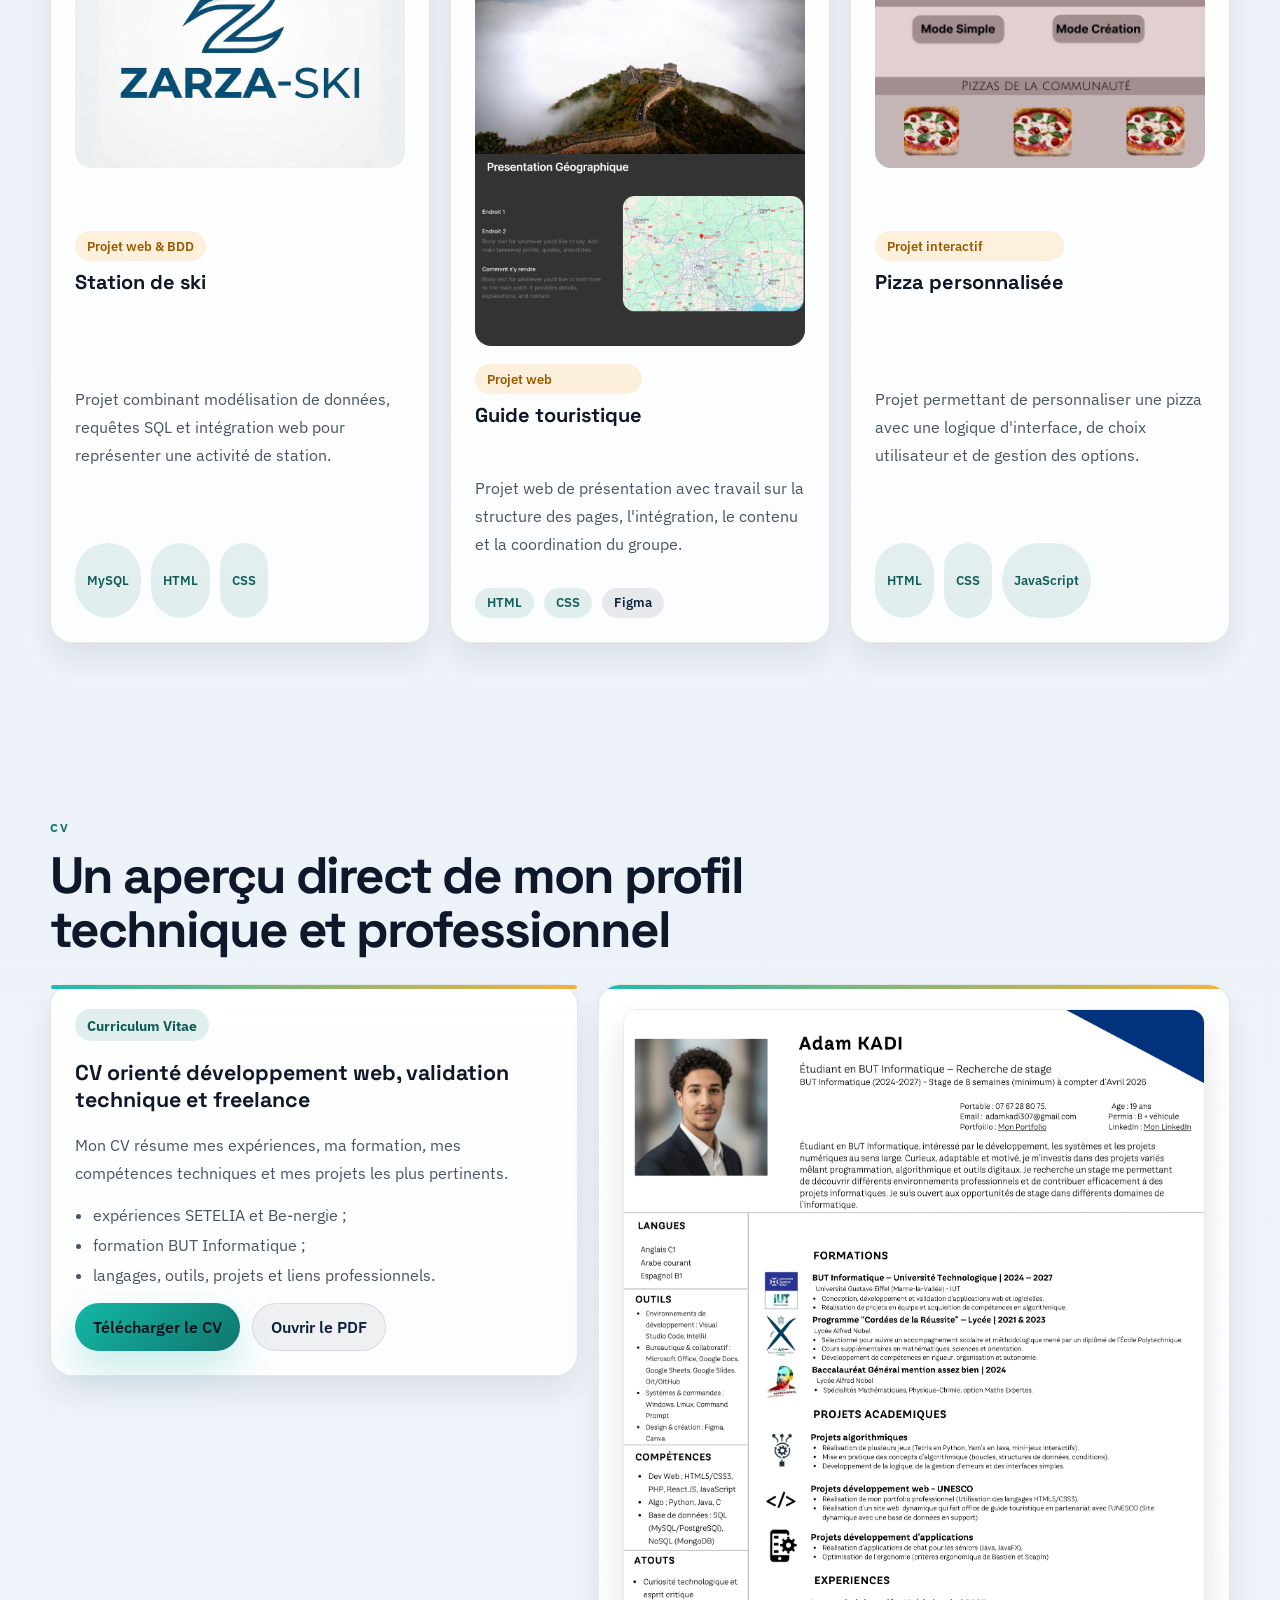
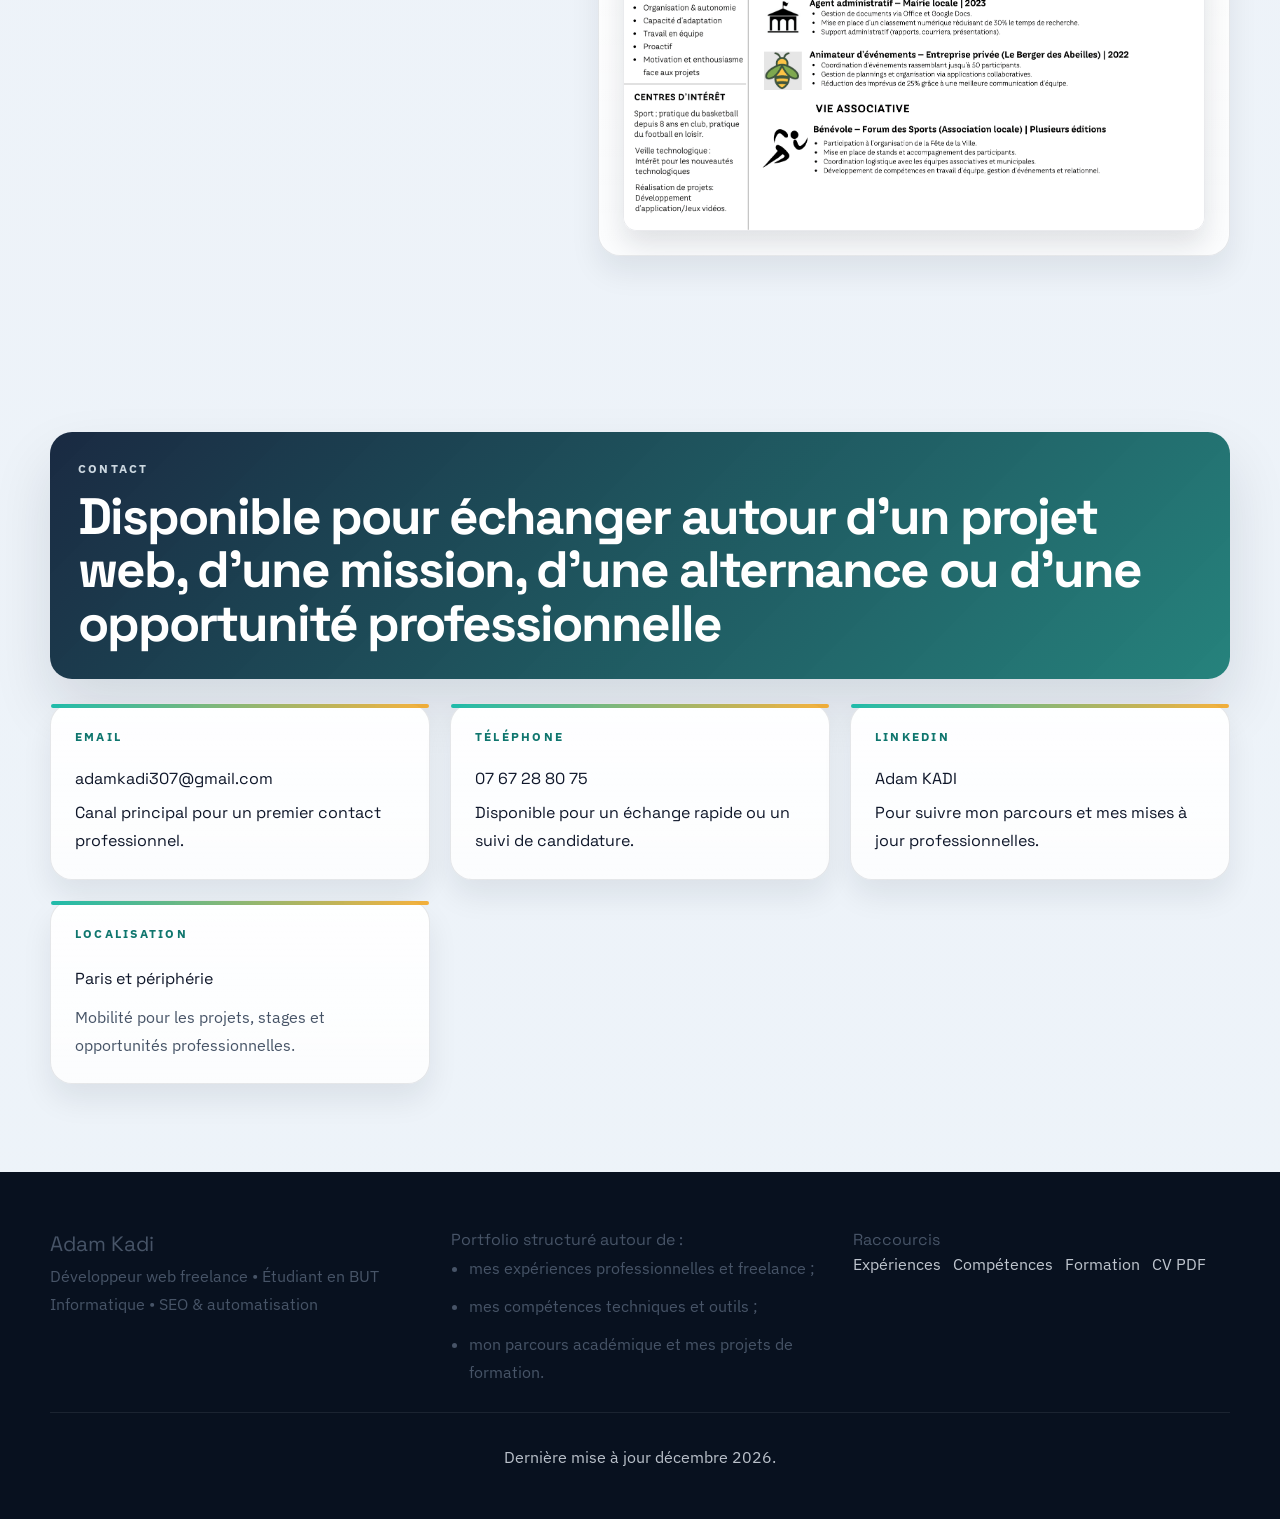
==== commit 2fcbe42c: "Add files via upload" ====
--- a/index.html
+++ b/index.html
@@ -1,10 +1,10 @@
-﻿<!DOCTYPE html>
+<!DOCTYPE html>
 <html lang="fr">
 <head>
     <meta charset="UTF-8">
     <meta name="viewport" content="width=device-width, initial-scale=1.0">
-    <meta name="description" content="Portfolio one-page d'Adam Kadi, étudiant en BUT Informatique, structuré autour des compétences du BUT et de projets techniques.">
-    <title>Adam Kadi | Portfolio BUT Informatique</title>
+    <meta name="description" content="Portfolio d'Adam Kadi : développement web, SEO, automatisation, validation technique et projets informatiques.">
+    <title>Adam Kadi | Portfolio développeur web & solutions digitales</title>
     <link rel="preconnect" href="https://fonts.googleapis.com">
     <link rel="preconnect" href="https://fonts.gstatic.com" crossorigin>
     <link href="https://fonts.googleapis.com/css2?family=IBM+Plex+Sans:wght@400;500;600;700&family=Space+Grotesk:wght@500;700&display=swap" rel="stylesheet">
@@ -19,42 +19,24 @@
                 <span class="brand-mark">AK</span>
                 <span class="brand-copy">
                     <strong>Adam KADI</strong>
-                    <span>BUT Informatique</span>
+                    <span>Web • SEO • Automatisation</span>
                 </span>
             </a>
 
             <button class="nav-toggle" type="button" aria-expanded="false" aria-controls="nav-panel">
-                <span></span>
-                <span></span>
-                <span></span>
+                <span></span><span></span><span></span>
                 <span class="sr-only">Ouvrir le menu</span>
             </button>
 
             <div class="nav-panel" id="nav-panel">
                 <ul class="nav-links">
                     <li><a href="#hero" data-nav-link>Accueil</a></li>
-                    <li><a href="#presentation" data-nav-link>Présentation</a></li>
+                    <li><a href="#profil" data-nav-link>Profil</a></li>
+                    <li><a href="#experiences" data-nav-link>Expériences</a></li>
+                    <li><a href="#competences" data-nav-link>Compétences</a></li>
+                    <li><a href="#formation" data-nav-link>Formation</a></li>
+                    <li><a href="#projets" data-nav-link>Projets</a></li>
                     <li><a href="#cv" data-nav-link>CV</a></li>
-                    <li><a href="#connaissances" data-nav-link>Connaissances</a></li>
-                    <li class="nav-item nav-item-dropdown" data-nav-group="competences">
-                        <div class="nav-dropdown-head">
-                            <a href="#competences" class="nav-group-link" data-nav-link data-nav-parent-link="competences">Compétences</a>
-                            <button class="nav-dropdown-toggle" type="button" aria-expanded="false" aria-controls="nav-competences-menu" data-dropdown-toggle="competences">
-                                <span class="nav-dropdown-chevron" aria-hidden="true"></span>
-                                <span class="sr-only">Afficher les liens des compétences</span>
-                            </button>
-                        </div>
-                        <div class="nav-dropdown-menu" id="nav-competences-menu">
-                            <a href="#realiser" data-nav-link data-nav-sub-link="competences">Réaliser</a>
-                            <a href="#optimiser" data-nav-link data-nav-sub-link="competences">Optimiser</a>
-                            <a href="#administrer" data-nav-link data-nav-sub-link="competences">Administrer</a>
-                            <a href="#gerer" data-nav-link data-nav-sub-link="competences">Gérer</a>
-                            <a href="#conduire" data-nav-link data-nav-sub-link="competences">Conduire</a>
-                            <a href="#collaborer" data-nav-link data-nav-sub-link="competences">Collaborer</a>
-                        </div>
-                    </li>
-                    <li><a href="#sae-techniques" data-nav-link>TP / mini-projet</a></li>
-                    <li><a href="#projet-phare" data-nav-link>Projet phare</a></li>
                     <li><a href="#contact" data-nav-link>Contact</a></li>
                 </ul>
             </div>
@@ -65,51 +47,48 @@
         <div class="hero-backdrop" aria-hidden="true"></div>
         <div class="container hero-grid reveal">
             <div class="hero-copy">
-                <p class="eyebrow">Portfolio étudiant • BUT Informatique • Développement logiciel & web</p>
+                <p class="eyebrow">Portfolio professionnel • Développement web • SEO • Automatisation • Validation technique</p>
                 <div class="hero-identity">
                     <div class="hero-title-block">
                         <h1>Adam Kadi</h1>
-                        <p class="hero-role">BUT Informatique • Développement logiciel, web et projets techniques</p>
+                        <p class="hero-role">Étudiant en BUT Informatique & développeur web freelance</p>
                     </div>
                     <div class="hero-photo-card">
-                        
                         <div class="hero-photo-frame">
                             <img class="hero-photo-image" src="img/photopro.jpg" alt="Photo professionnelle d'Adam Kadi">
                         </div>
-                        
                     </div>
                 </div>
                 <p class="hero-lead">
-                    Je construis des projets web, logiciels et techniques en cherchant un point d'équilibre entre code propre,
-                    logique métier claire et travail d'équipe efficace.
+                    Je développe des solutions digitales claires et utiles : sites web professionnels, optimisation SEO, automatisations et outils orientés besoin réel. Mon parcours combine formation informatique, mission freelance et expérience technique en entreprise.
                 </p>
                 <div class="hero-actions">
-                    <a class="button button-primary" href="#connaissances">Mes connaissances</a>
-                    <a class="button button-secondary" href="#competences">Mes compétences</a>
-                    <a class="button button-secondary" href="#cv">Voir le CV</a>
-                </div>
-                <ul class="hero-points">
-                    <li><strong data-count="projects">0</strong> projets valorisés</li>
-                    <li><strong data-count="competencies">0</strong> compétences BUT structurées</li>
-                    <li>Front, back, algorithmique, base de données et gestion de projet</li>
+                    <a class="button button-primary" href="#experiences">Voir mes expériences</a>
+                    <a class="button button-secondary" href="#competences">Voir mes compétences</a>
+                    <a class="button button-secondary" href="#contact">Me contacter</a>
+                </div>
+                <ul class="hero-points professional-proof-list">
+                    <li><strong>Freelance</strong> : site client, SEO, automatisation et communication professionnelle</li>
+                    <li><strong>Stage</strong> : validation technique de terminaux mobiles chez SETELIA</li>
+                    <li><strong>Formation</strong> : BUT Informatique, programmation, bases de données, réseau et gestion de projet</li>
                 </ul>
             </div>
 
-            <aside class="hero-panel">
-                <p class="panel-title">Plus sur moi</p>
+            <aside class="hero-panel profile-snapshot-card">
+                <p class="panel-title">Profil en bref</p>
                 <div class="hero-card-stack">
                     <article class="hero-mini-card">
-                        <span class="mini-label"></span>
-                        <h2>Bienvenue dans mon portfolio. </h2>
-                        <p>Je suis étudiant en deuxième année de BUT Informatique à l’Université Gustave Eiffel. Ce portfolio reflète mon parcours, mes projets et les compétences que j’ai développées au fil de ma formation. À travers mes réalisations, vous découvrirez ma passion pour l’informatique, mon intérêt pour les nouvelles technologies et ma volonté de progresser afin de construire une carrière dans le domaine du développement et de la tech. Au terme de ce BUT je souhaite intégrer une école d'ingénieur pour travailler par la suite dans le Cloud ou le Big Data.</p>
+                        <span class="mini-label">Ce que je sais faire</span>
+                        <h2>Transformer un besoin en solution</h2>
+                        <p>Comprendre un objectif, structurer une réponse technique, développer une interface claire, organiser les contenus et améliorer l'efficacité grâce à l'automatisation.</p>
                     </article>
                     <article class="hero-mini-card">
-                        <span class="mini-label"></span>
-                        <h2>Ici vous retrouverez :</h2>
+                        <span class="mini-label">Ce portfolio présente</span>
                         <ul>
-                            <li>Une présentation de mon profil</li>
-                            <li>Mes projets universitaires</li>
-                            <li>Mes compétences/connaissances</li>
+                            <li>mes expériences professionnelles et freelance ;</li>
+                            <li>mes compétences techniques et outils ;</li>
+                            <li>mon parcours scolaire en BUT Informatique ;</li>
+                            <li>mes projets académiques conservés comme preuves de progression.</li>
                         </ul>
                     </article>
                 </div>
@@ -118,44 +97,279 @@
     </header>
 
     <main id="main-content">
-        <noscript>
-            <section class="noscript-warning">
-                <div class="container">
-                    <p>Ce portfolio utilise JavaScript pour générer les cartes projets et les sections compétences.</p>
-                </div>
-            </section>
-        </noscript>
-
-        <section class="section intro-section" id="presentation" data-nav-section>
+        <section class="section intro-section" id="profil" data-nav-section>
             <div class="container section-grid reveal">
                 <div class="section-heading">
-                    <p class="section-kicker">À propos</p>
-                    <h2>Pourquoi je fais de l'informatique et ce que je cherche à construire</h2>
+                    <p class="section-kicker">Profil</p>
+                    <h2>Un profil junior orienté produit, client et qualité technique</h2>
                 </div>
                 <div class="intro-content">
                     <p>
-                        Je suis étudiant en BUT Informatique à l'Université Gustave Eiffel et je me suis orienté vers l'informatique
-                        parce que j'aime comprendre comment fonctionnent les systèmes, résoudre des problèmes concrets et transformer
-                        des idées en outils utiles. Ce qui me motive le plus, c'est le fait de pouvoir construire des applications,
-                        améliorer une solution existante et apprendre en continu sur des sujets à la fois techniques et pratiques.
+                        Je suis étudiant en BUT Informatique à l'Université Gustave Eiffel. Je construis progressivement un profil polyvalent autour du développement web, des solutions digitales, de l'automatisation et de la validation technique. J'aime les projets concrets, utiles et compréhensibles par un utilisateur final.
                     </p>
-                    <div class="info-grid">
+                    <div class="info-grid pro-value-grid">
                         <article class="info-card">
-                            <span class="info-card-label">Pourquoi l'informatique</span>
-                            <h3>Créer des solutions utiles</h3>
-                            <p>J'apprécie l'informatique parce qu'elle permet de passer d'un besoin réel à une solution concrète, structurée et utilisable.</p>
+                            <span class="info-card-label">Approche</span>
+                            <h3>Comprendre avant de développer</h3>
+                            <p>Je cherche d'abord à identifier le besoin, le public visé et l'objectif réel du projet pour éviter de produire une solution uniquement technique mais peu utile.</p>
                         </article>
                         <article class="info-card">
-                            <span class="info-card-label">Ce qui me motive</span>
-                            <h3>Développer et progresser</h3>
-                            <p>Je prends autant de plaisir à développer des applications qu'à comprendre les choix techniques, l'algorithmique et le travail d'équipe.</p>
+                            <span class="info-card-label">Exécution</span>
+                            <h3>Livrer quelque chose de clair</h3>
+                            <p>Je travaille sur des interfaces lisibles, des contenus structurés, un parcours utilisateur simple et une base technique maintenable.</p>
                         </article>
                         <article class="info-card">
-                            <span class="info-card-label">Ma démarche</span>
-                            <h3>Rigueur et curiosité</h3>
-                            <p>Je cherche à avancer avec une base propre, des projets concrets et une vraie volonté de monter en niveau vers un profil développeur solide.</p>
+                            <span class="info-card-label">Progression</span>
+                            <h3>Apprendre avec des cas réels</h3>
+                            <p>Mes expériences chez SETELIA et Be-nergie me permettent de compléter ma formation par des contraintes professionnelles : qualité, communication, fiabilité et résultat.</p>
                         </article>
                     </div>
+                </div>
+            </div>
+        </section>
+
+        <section class="section experience-section" id="experiences" data-nav-section>
+            <div class="container reveal">
+                <div class="section-heading">
+                    <p class="section-kicker">Expériences professionnelles</p>
+                    <h2>Mes expériences les plus représentatives</h2>
+                    <p class="section-subtitle">Cette section est volontairement mise en avant : elle montre mon passage du cadre scolaire à des missions avec des enjeux concrets.</p>
+                </div>
+
+                <div class="professional-grid professional-grid-reordered">
+                    <article class="professional-card professional-card-main">
+                        <div class="professional-card-head">
+                            <span class="info-card-label">Freelance • Be-nergie</span>
+                            <a class="button button-surface button-small" href="https://be-nergie.fr" target="_blank" rel="noopener">Voir be-nergie.fr</a>
+                        </div>
+                        <h3>Développement web, SEO et automatisation</h3>
+                        <p>
+                            Accompagnement de Be-nergie dans le développement et l'optimisation de sa présence digitale. La mission ne se limite pas à la création d'un site : elle regroupe aussi la structuration des contenus, le référencement naturel, l'expérience utilisateur et la mise en place d'automatisations utiles.
+                        </p>
+                        <ul class="feature-list professional-list">
+                            <li>Conception d'un site web professionnel, responsive et orienté prise de contact.</li>
+                            <li>Travail sur le SEO : structure des pages, lisibilité des contenus, mots-clés et cohérence globale.</li>
+                            <li>Mise en place d'automatisations pour améliorer le suivi des demandes et réduire certaines tâches répétitives.</li>
+                            <li>Échanges avec un client réel : compréhension du besoin, ajustements, priorisation et livraison.</li>
+                        </ul>
+                        <div class="badge-row">
+                            <span class="badge skill">Développement web</span>
+                            <span class="badge skill">SEO</span>
+                            <span class="badge skill">Automatisation</span>
+                            <span class="badge skill">UX/UI</span>
+                            <span class="badge skill">Communication client</span>
+                        </div>
+                    </article>
+
+                    <article class="professional-card">
+                        <div class="professional-card-head">
+                            <span class="info-card-label">Stage • SETELIA</span>
+                        </div>
+                        <h3>Stagiaire ingénieur validation de terminaux mobiles</h3>
+                        <p>
+                            Expérience en environnement technique professionnel autour de la validation de terminaux mobiles. Cette mission m'apporte une culture de la qualité, de la conformité et de la rigueur dans l'exécution de tests.
+                        </p>
+                        <ul class="feature-list professional-list">
+                            <li>Application de procédures de validation dans un cadre technique exigeant.</li>
+                            <li>Participation à des activités liées à la qualité et à la fiabilité avant mise en service.</li>
+                            <li>Développement d'une posture professionnelle : rigueur, confidentialité, documentation et fiabilité.</li>
+                        </ul>
+                        <div class="badge-row">
+                            <span class="badge skill">Validation mobile</span>
+                            <span class="badge skill">Tests techniques</span>
+                            <span class="badge skill">Qualité</span>
+                            <span class="badge skill">Documentation</span>
+                        </div>
+                    </article>
+                </div>
+
+                <div class="work-links-grid compact-links-grid">
+                    <article class="work-link-card">
+                        <span class="info-card-label">Réalisation en ligne</span>
+                        <h3>Be-nergie.fr</h3>
+                        <p>Site client consultable, lié à ma mission freelance en développement web, SEO et automatisation.</p>
+                        <a class="button button-primary" href="https://be-nergie.fr" target="_blank" rel="noopener">Visiter le site</a>
+                    </article>
+                    <article class="work-link-card">
+                        <span class="info-card-label">Code & projets</span>
+                        <h3>GitHub</h3>
+                        <p>Mes projets techniques, expérimentations et travaux issus de mon parcours en informatique.</p>
+                        <a class="button button-surface" href="https://github.com/adamkadi307" target="_blank" rel="noopener">Voir mon GitHub</a>
+                    </article>
+                    <article class="work-link-card">
+                        <span class="info-card-label">Profil professionnel</span>
+                        <h3>LinkedIn</h3>
+                        <p>Mon parcours, mes expériences et mes mises à jour professionnelles.</p>
+                        <a class="button button-surface" href="https://www.linkedin.com/in/adamkadi/" target="_blank" rel="noopener">Voir mon LinkedIn</a>
+                    </article>
+                </div>
+            </div>
+        </section>
+
+        <section class="section knowledge-section" id="competences" data-nav-section>
+            <div class="container reveal">
+                <div class="section-heading">
+                    <p class="section-kicker">Compétences & connaissances</p>
+                    <h2>Une vue claire de ce que je peux mobiliser sur un projet</h2>
+                    <p class="section-subtitle">Les compétences sont regroupées par usage pour être plus compréhensibles par un recruteur, un client ou un utilisateur externe.</p>
+                </div>
+
+                <div class="info-grid knowledge-grid skill-domain-grid">
+                    <article class="info-card knowledge-card">
+                        <span class="info-card-label">Front-end</span>
+                        <h3>Interfaces web</h3>
+                        <p>Création d'interfaces lisibles, responsive et adaptées à un besoin utilisateur.</p>
+                        <div class="badge-row">
+                            <span class="badge skill">HTML</span>
+                            <span class="badge skill">CSS</span>
+                            <span class="badge skill">JavaScript</span>
+                            <span class="badge skill">React.js</span>
+                            <span class="badge skill">Responsive design</span>
+                            <span class="badge skill">UX/UI</span>
+                        </div>
+                    </article>
+                    <article class="info-card knowledge-card">
+                        <span class="info-card-label">Back-end & données</span>
+                        <h3>Logique applicative</h3>
+                        <p>Développement de fonctionnalités, manipulation de données et structuration de bases de données.</p>
+                        <div class="badge-row">
+                            <span class="badge skill">PHP</span>
+                            <span class="badge skill">Node.js</span>
+                            <span class="badge skill">Java</span>
+                            <span class="badge skill">Python</span>
+                            <span class="badge skill">C</span>
+                            <span class="badge skill">SQL</span>
+                            <span class="badge skill">MySQL</span>
+                            <span class="badge skill">PostgreSQL</span>
+                            <span class="badge skill">MongoDB</span>
+                        </div>
+                    </article>
+                    <article class="info-card knowledge-card">
+                        <span class="info-card-label">Solutions digitales</span>
+                        <h3>SEO et automatisation</h3>
+                        <p>Optimisation d'une présence en ligne et mise en place de processus plus fluides.</p>
+                        <div class="badge-row">
+                            <span class="badge skill">SEO</span>
+                            <span class="badge skill">Structuration de contenu</span>
+                            <span class="badge skill">Automatisation</span>
+                            <span class="badge skill">Make</span>
+                            <span class="badge skill">Webflow</span>
+                            <span class="badge skill">No-code / low-code</span>
+                        </div>
+                    </article>
+                    <article class="info-card knowledge-card">
+                        <span class="info-card-label">Méthode</span>
+                        <h3>Organisation & qualité</h3>
+                        <p>Travail en équipe, suivi de projet, versionnement et rigueur technique.</p>
+                        <div class="badge-row">
+                            <span class="badge skill">Git</span>
+                            <span class="badge skill">GitHub</span>
+                            <span class="badge skill">Jira</span>
+                            <span class="badge skill">Figma</span>
+                            <span class="badge skill">Tests</span>
+                            <span class="badge skill">Documentation</span>
+                            <span class="badge skill">Communication client</span>
+                        </div>
+                    </article>
+                </div>
+            </div>
+        </section>
+
+        <section class="section education-section" id="formation" data-nav-section>
+            <div class="container reveal">
+                <div class="section-heading">
+                    <p class="section-kicker">Formation</p>
+                    <h2>BUT Informatique : bases solides en développement et gestion de projet</h2>
+                    <p class="section-subtitle">Cette partie montre mon cadre académique sans prendre le dessus sur mes expériences professionnelles.</p>
+                </div>
+
+                <div class="education-layout">
+                    <article class="professional-card education-main-card">
+                        <span class="info-card-label">Université Gustave Eiffel</span>
+                        <h3>BUT Informatique</h3>
+                        <p>Formation axée sur la programmation, l'algorithmique, les bases de données, les réseaux, les systèmes, la gestion de projet et le travail en équipe.</p>
+                        <ul class="feature-list professional-list">
+                            <li>Développement logiciel et web sur plusieurs langages.</li>
+                            <li>Conception et exploitation de bases de données.</li>
+                            <li>Découverte des systèmes, réseaux, méthodes de projet et outils de collaboration.</li>
+                        </ul>
+                    </article>
+                    <div class="academic-axis-grid">
+                        <article class="info-card"><span class="info-card-label">BUT</span><h3>Réaliser</h3><p>Concevoir et développer des applications répondant à un besoin.</p></article>
+                        <article class="info-card"><span class="info-card-label">BUT</span><h3>Optimiser</h3><p>Analyser et améliorer une solution sur le plan logique ou algorithmique.</p></article>
+                        <article class="info-card"><span class="info-card-label">BUT</span><h3>Administrer</h3><p>Comprendre les systèmes, services, bases de données et environnements techniques.</p></article>
+                        <article class="info-card"><span class="info-card-label">BUT</span><h3>Gérer</h3><p>Organiser les données, les outils et le suivi d'un projet informatique.</p></article>
+                        <article class="info-card"><span class="info-card-label">BUT</span><h3>Conduire</h3><p>Piloter un projet, cadrer les besoins et produire des livrables cohérents.</p></article>
+                        <article class="info-card"><span class="info-card-label">BUT</span><h3>Collaborer</h3><p>Travailler en équipe, communiquer et contribuer à un projet collectif.</p></article>
+                    </div>
+                </div>
+            </div>
+        </section>
+
+        <section class="section projects-section" id="projets" data-nav-section>
+            <div class="container reveal">
+                <div class="section-heading">
+                    <p class="section-kicker">Projets académiques</p>
+                    <h2>Des projets conservés pour montrer ma progression technique</h2>
+                    <p class="section-subtitle">Ils sont moins mis en avant que mes expériences, mais restent utiles pour comprendre les compétences acquises en formation.</p>
+                </div>
+
+                <div class="projects-grid academic-projects-grid">
+                    <article class="project-card">
+                        <div class="project-media has-image"><img src="img/image.webp" alt="Capture du projet Tableau LEGO"></div>
+                        <header><div><div class="card-footer-meta"><span class="type-pill">Projet de groupe</span></div><h3>Tableau LEGO</h3></div></header>
+                        <div class="project-summary">
+                            <p>Site e-commerce permettant de générer des mosaïques LEGO à partir d'images fournies par les utilisateurs, puis de préparer la livraison des pièces nécessaires.</p>
+                            <div class="badge-row"><span class="badge tech">PHP</span><span class="badge tech">HTML</span><span class="badge tech">CSS</span><span class="badge tech">C</span><span class="badge tech">Java</span><span class="badge tech">MySQL</span></div>
+                            <p class="project-meta"><strong>Apport :</strong> projet long, travail d'équipe, logique e-commerce, base de données et traitements techniques.</p>
+                        </div>
+                        <a class="button button-secondary github-link" href="https://github.com/redlinka/TableauLEGO" target="_blank" rel="noopener">Voir sur GitHub</a>
+                    </article>
+
+                    <article class="project-card">
+                        <div class="project-media has-image"><img src="img/imageTetris.png" alt="Capture du projet Tetris en Python"></div>
+                        <header><div><div class="card-footer-meta"><span class="type-pill">Projet Python</span></div><h3>Tetris en Python</h3></div></header>
+                        <div class="project-summary">
+                            <p>Développement d'un jeu Tetris avec gestion de la logique de jeu, des déplacements, des collisions et de l'affichage.</p>
+                            <div class="badge-row"><span class="badge tech">Python</span><span class="badge skill">Algorithmique</span><span class="badge skill">Logique de jeu</span></div>
+                        </div>
+                    </article>
+
+                    <article class="project-card">
+                        <div class="project-media has-image"><img src="img/yahtzee.jpg" alt="Capture du projet Yam's en Java"></div>
+                        <header><div><div class="card-footer-meta"><span class="type-pill">Projet Java</span></div><h3>Yam's en Java</h3></div></header>
+                        <div class="project-summary">
+                            <p>Projet orienté programmation objet avec règles de jeu, calculs de scores et structuration du code en Java.</p>
+                            <div class="badge-row"><span class="badge tech">Java</span><span class="badge skill">POO</span><span class="badge skill">Tests</span></div>
+                        </div>
+                    </article>
+
+                    <article class="project-card">
+                        <div class="project-media has-image"><img src="img/zarzaskj.png" alt="Capture du projet Station de ski"></div>
+                        <header><div><div class="card-footer-meta"><span class="type-pill">Projet web & BDD</span></div><h3>Station de ski</h3></div></header>
+                        <div class="project-summary">
+                            <p>Projet combinant modélisation de données, requêtes SQL et intégration web pour représenter une activité de station.</p>
+                            <div class="badge-row"><span class="badge tech">MySQL</span><span class="badge tech">HTML</span><span class="badge tech">CSS</span></div>
+                        </div>
+                    </article>
+
+                    <article class="project-card">
+                        <div class="project-media has-image"><img src="img/imageMuraille.png" alt="Capture du projet Grande Muraille de Chine"></div>
+                        <header><div><div class="card-footer-meta"><span class="type-pill">Projet web</span></div><h3>Guide touristique</h3></div></header>
+                        <div class="project-summary">
+                            <p>Projet web de présentation avec travail sur la structure des pages, l'intégration, le contenu et la coordination du groupe.</p>
+                            <div class="badge-row"><span class="badge tech">HTML</span><span class="badge tech">CSS</span><span class="badge skill">Figma</span></div>
+                        </div>
+                    </article>
+
+                    <article class="project-card">
+                        <div class="project-media has-image"><img src="img/imperiuminpizza.PNG" alt="Capture du projet Pizza personnalisée"></div>
+                        <header><div><div class="card-footer-meta"><span class="type-pill">Projet interactif</span></div><h3>Pizza personnalisée</h3></div></header>
+                        <div class="project-summary">
+                            <p>Projet permettant de personnaliser une pizza avec une logique d'interface, de choix utilisateur et de gestion des options.</p>
+                            <div class="badge-row"><span class="badge tech">HTML</span><span class="badge tech">CSS</span><span class="badge tech">JavaScript</span></div>
+                        </div>
+                    </article>
                 </div>
             </div>
         </section>
@@ -165,22 +379,18 @@
                 <div class="section-heading section-heading-split">
                     <div>
                         <p class="section-kicker">CV</p>
-                        <h2>Un aperçu direct de mon profil académique et technique</h2>
-                    </div>
-                    
+                        <h2>Un aperçu direct de mon profil technique et professionnel</h2>
+                    </div>
                 </div>
                 <div class="cv-grid">
                     <article class="cv-summary-card">
                         <span class="competency-count">Curriculum Vitae</span>
-                        <h3>CV orienté développement</h3>
-                        <p>
-                            Cette zone permet de consulter rapidement mon CV sans quitter la page, puis de télécharger la version PDF
-                            pour un rendu universitaire ou un échange plus professionnel.
-                        </p>
+                        <h3>CV orienté développement web, validation technique et freelance</h3>
+                        <p>Mon CV résume mes expériences, ma formation, mes compétences techniques et mes projets les plus pertinents.</p>
                         <ul class="feature-list">
-                            <li>formation BUT Informatique</li>
-                            <li>outils, langages et projets clés</li>
-                            <li>version PDF prête à être partagée</li>
+                            <li>expériences SETELIA et Be-nergie ;</li>
+                            <li>formation BUT Informatique ;</li>
+                            <li>langages, outils, projets et liens professionnels.</li>
                         </ul>
                         <div class="cv-actions">
                             <a class="button button-primary" href="CVADAM.pdf" download="CVADAM.pdf">Télécharger le CV</a>
@@ -194,111 +404,12 @@
             </div>
         </section>
 
-        <section class="section knowledge-section" id="connaissances" data-nav-section>
-            <div class="container section-grid reveal">
-                <div class="section-heading">
-                    <p class="section-kicker">Connaissances</p>
-                    <h2>Langages, langues et outils que j'utilise au quotidien</h2>
-                    <p class="section-subtitle">
-                        Cette section donne une vue rapide de mes bases techniques, de mes langues de travail et des outils que je mobilise en cours et en projet.
-                    </p>
-                </div>
-                <div class="info-grid knowledge-grid">
-                    <article class="info-card knowledge-card">
-                        <span class="info-card-label">Langages</span>
-                        <h3>Développement et données</h3>
-                        <p>Les langages que j'ai déjà pratiqués dans mes projets web, logiciels et techniques.</p>
-                        <div class="badge-row">
-                            <span class="badge skill">HTML</span>
-                            <span class="badge skill">CSS</span>
-                            <span class="badge skill">JavaScript</span>
-                            <span class="badge skill">PHP</span>
-                            <span class="badge skill">React.js</span>
-                            <span class="badge skill">Node.js</span>
-                            <span class="badge skill">Python</span>
-                            <span class="badge skill">Java</span>
-                            <span class="badge skill">C</span>
-                            <span class="badge skill">SQL / NoSQL</span>
-                        </div>
-                    </article>
-                    <article class="info-card knowledge-card">
-                        <span class="info-card-label">Langues</span>
-                        <h3>Communication</h3>
-                        <p>Des langues utiles pour les présentations, le travail en équipe et la lecture de ressources techniques.</p>
-                        <div class="badge-row">
-                            <span class="badge skill">Français (native)</span>
-                            <span class="badge skill">Anglais (C1)</span>
-                            <span class="badge skill">Espagnol (B2)</span>
-                            <span class="badge skill">Arabe (B1)</span>
-                        </div>
-                    </article>
-                    <article class="info-card knowledge-card">
-                        <span class="info-card-label">Outils</span>
-                        <h3>Environnement de travail</h3>
-                        <p>Les outils que j'utilise pour coder, organiser les projets, prototyper et collaborer efficacement.</p>
-                        <div class="badge-row">
-                            <span class="badge skill">Visual Studio Code</span>
-                            <span class="badge skill">Eclipse</span>
-                            <span class="badge skill">IntelliJ</span>
-                            <span class="badge skill">GitHub</span>
-                            <span class="badge skill">Jira</span>
-                            <span class="badge skill">Discord</span>
-                            <span class="badge skill">Figma</span>
-                            <span class="badge skill">Gantt Project</span>
-                            <span class="badge skill">Windows</span>
-                            <span class="badge skill">Linux</span>
-                        </div>
-                    </article>
-                </div>
-            </div>
-        </section>
-
-        <section class="section competencies-overview-section" id="competences" data-nav-section>
-            <div class="container reveal">
-                <div class="section-heading">
-                    <p class="section-kicker">Compétences</p>
-                    <h2>Les six axes du BUT, reliés à des projets et à des apprentissages concrets</h2>
-                    <p class="section-subtitle">
-                        Cette vue d'ensemble sert de point d'entrée. Les sections suivantes détaillent chaque compétence avec ses projets.
-                    </p>
-                </div>
-                <div class="competency-overview-grid" id="competencies-overview"></div>
-            </div>
-        </section>
-
-        <div id="competency-sections"></div>
-
-        <section class="section technical-section" id="sae-techniques" data-nav-section>
-            <div class="container reveal">
-                <div class="section-heading">
-                    <p class="section-kicker">TP techniques</p>
-                    <h2>Des apprentissages techniques à valoriser au-delà des gros projets</h2>
-                    <p class="section-subtitle">
-                        Cette section est prévue pour accueillir les TP de type mini-projet.
-                    </p>
-                </div>
-                <div class="timeline-list" id="technical-timeline"></div>
-            </div>
-        </section>
-
-        <section class="section featured-section" id="projet-phare" data-nav-section>
-            <div class="container reveal">
-                <div class="section-heading section-heading-split">
-                    <div>
-                        <p class="section-kicker">Projet phare</p>
-                        <h2>Tableau LEGO (site e-commerce)</h2>
-                    </div>
-                </div>
-                <div id="featured-project-card"></div>
-            </div>
-        </section>
-
         <section class="section contact-section" id="contact" data-nav-section>
             <div class="container reveal">
                 <div class="contact-banner">
                     <div>
                         <p class="section-kicker">Contact</p>
-                        <h2 style="color:white;">Disponible pour échanger autour de projets, d'une alternance ou d'une poursuite d'études</h2>
+                        <h2 style="color:white;">Disponible pour échanger autour d'un projet web, d'une mission, d'une alternance ou d'une opportunité professionnelle</h2>
                     </div>
                 </div>
 
@@ -315,13 +426,13 @@
                     </article>
                     <article class="contact-card">
                         <span class="contact-label">LinkedIn</span>
-                        <a href="https://www.linkedin.com/in/adam-kadi-b3500b339" target="_blank" rel="noopener">Adam KADI (mon profil)</a>
+                        <a href="https://www.linkedin.com/in/adamkadi/" target="_blank" rel="noopener">Adam KADI</a>
                         <p>Pour suivre mon parcours et mes mises à jour professionnelles.</p>
                     </article>
                     <article class="contact-card">
                         <span class="contact-label">Localisation</span>
-                        <p>Paris et périphéries</p>
-                        <p>Mobilité pour les projets, stages et opportunités académiques.</p>
+                        <p>Paris et périphérie</p>
+                        <p>Mobilité pour les projets, stages et opportunités professionnelles.</p>
                     </article>
                 </div>
             </div>
@@ -332,28 +443,28 @@
         <div class="container footer-grid">
             <div>
                 <p class="footer-name">Adam Kadi</p>
-                <p>Étudiant en BUT Informatique - Université Gustave Eiffel</p>
+                <p>Développeur web freelance • Étudiant en BUT Informatique • SEO & automatisation</p>
             </div>
             <div>
-                <p class="footer-title">Ce portfolio met l'accent sur :</p>
+                <p class="footer-title">Portfolio structuré autour de :</p>
                 <ul class="footer-list">
-                    <li>mes compétences acquises durant mes années de BUT Informatique</li>
-                    <li>des projets reliés à des apprentissages concrets</li>
+                    <li>mes expériences professionnelles et freelance ;</li>
+                    <li>mes compétences techniques et outils ;</li>
+                    <li>mon parcours académique et mes projets de formation.</li>
                 </ul>
             </div>
             <div>
                 <p class="footer-title">Raccourcis</p>
                 <div class="footer-links">
-                    <a href="#connaissances">Connaissances</a>
-                    <a href="#cv">CV</a>
+                    <a href="#experiences">Expériences</a>
                     <a href="#competences">Compétences</a>
-                    <a href="#projet-phare">Projet phare</a>
+                    <a href="#formation">Formation</a>
                     <a href="CVADAM.pdf" target="_blank" rel="noopener">CV PDF</a>
                 </div>
             </div>
         </div>
         <div class="container footer-bottom">
-            <p>Dernière mise à jour <span id="footer-date">mars 2026</span>.</p>
+            <p>Dernière mise à jour <span id="footer-date">juillet 2026</span>.</p>
         </div>
     </footer>
 
@@ -361,4 +472,3 @@
     <script src="assets/js/app.js"></script>
 </body>
 </html>
-
--- a/assets/css/styles.css
+++ b/assets/css/styles.css
@@ -963,6 +963,13 @@
     object-fit: cover;
 }
 
+.project-media img[src*="image.webp"],
+.featured-visual img[src*="image.webp"] {
+    object-fit: contain;
+    object-position: center;
+    padding: 10px;
+}
+
 .project-media.has-image,
 .featured-visual.has-image {
     background: #0f172a;
@@ -1002,6 +1009,22 @@
 .placeholder-caption {
     color: rgba(248, 250, 252, 0.8);
     max-width: 26ch;
+}
+
+.read-more-btn {
+    background: none;
+    border: none;
+    color: var(--accent);
+    cursor: pointer;
+    font-size: inherit;
+    font-family: inherit;
+    padding: 0;
+    text-decoration: underline;
+    text-underline-offset: 2px;
+}
+
+.read-more-btn:hover {
+    color: var(--title);
 }
 
 .project-card header,
@@ -1534,3 +1557,212 @@
         transform: none;
     }
 }
+
+/* Professional portfolio update */
+.professional-grid {
+    display: grid;
+    grid-template-columns: minmax(0, 1.25fr) minmax(320px, 0.75fr);
+    gap: 20px;
+    align-items: stretch;
+}
+
+.professional-card,
+.work-link-card {
+    position: relative;
+    display: grid;
+    gap: 18px;
+    padding: 28px;
+    border-radius: var(--radius-lg);
+    background: linear-gradient(180deg, rgba(255,255,255,0.96), rgba(255,255,255,0.84));
+    border: 1px solid var(--border);
+    box-shadow: var(--shadow-md);
+    overflow: hidden;
+}
+
+.professional-card::before,
+.work-link-card::before {
+    content: "";
+    position: absolute;
+    inset: 0 auto auto 0;
+    width: 100%;
+    height: 4px;
+    border-radius: inherit;
+    background: linear-gradient(90deg, rgba(20, 184, 166, 0.95), rgba(59, 130, 246, 0.72));
+}
+
+.professional-card-main {
+    background:
+        radial-gradient(circle at top right, rgba(20, 184, 166, 0.12), transparent 36%),
+        linear-gradient(180deg, rgba(255,255,255,0.98), rgba(255,255,255,0.88));
+}
+
+.professional-card-head {
+    display: flex;
+    align-items: center;
+    justify-content: space-between;
+    gap: 14px;
+    flex-wrap: wrap;
+}
+
+.professional-card h3,
+.work-link-card h3 {
+    margin: 0;
+    font-family: "Space Grotesk", sans-serif;
+    color: var(--title);
+    font-size: clamp(1.35rem, 2vw, 1.85rem);
+    letter-spacing: -0.03em;
+}
+
+.professional-card p,
+.work-link-card p {
+    margin: 0;
+    color: var(--text-soft);
+    line-height: 1.78;
+}
+
+.professional-list {
+    padding-left: 20px;
+}
+
+.work-links-grid {
+    display: grid;
+    grid-template-columns: repeat(3, minmax(0, 1fr));
+    gap: 20px;
+}
+
+.work-link-card .button {
+    justify-self: start;
+    margin-top: 4px;
+}
+
+.button-small {
+    min-height: 40px;
+    padding: 0 14px;
+    font-size: 0.9rem;
+}
+
+.experience-section {
+    background: linear-gradient(180deg, rgba(255,255,255,0.24), rgba(255,255,255,0));
+}
+
+.work-section {
+    padding-top: 64px;
+}
+
+@media (max-width: 980px) {
+    .professional-grid,
+    .work-links-grid {
+        grid-template-columns: 1fr;
+    }
+}
+
+.professional-links-heading {
+    margin-top: 2.5rem;
+}
+
+.section-heading-compact {
+    max-width: 760px;
+}
+
+/* Professional portfolio restructure */
+.professional-proof-list {
+    display: grid;
+    gap: 10px;
+}
+
+.profile-snapshot-card .hero-mini-card ul {
+    padding-left: 18px;
+    margin: 12px 0 0;
+    color: rgba(226, 232, 240, 0.78);
+}
+
+.pro-value-grid,
+.skill-domain-grid,
+.academic-axis-grid {
+    align-items: stretch;
+}
+
+.professional-grid-reordered {
+    margin-bottom: 28px;
+}
+
+.compact-links-grid {
+    margin-top: 28px;
+}
+
+.education-section {
+    background: linear-gradient(180deg, rgba(255,255,255,0.38), rgba(255,255,255,0));
+}
+
+.education-layout {
+    display: grid;
+    grid-template-columns: minmax(280px, 0.9fr) minmax(0, 1.4fr);
+    gap: 22px;
+    align-items: start;
+}
+
+.education-main-card {
+    position: sticky;
+    top: calc(var(--nav-height) + 24px);
+}
+
+.academic-axis-grid {
+    display: grid;
+    grid-template-columns: repeat(2, minmax(0, 1fr));
+    gap: 16px;
+}
+
+.projects-section .project-card {
+    min-height: 100%;
+}
+
+.academic-projects-grid {
+    grid-template-columns: repeat(3, minmax(0, 1fr));
+}
+
+.academic-projects-grid .project-media {
+    min-height: 190px;
+}
+
+.academic-projects-grid .project-media img {
+    width: 100%;
+    height: 100%;
+    object-fit: cover;
+}
+
+.skill-domain-grid .knowledge-card,
+.academic-axis-grid .info-card,
+.pro-value-grid .info-card {
+    border-top: 3px solid rgba(15, 118, 110, 0.22);
+}
+
+@media (max-width: 1024px) {
+    .academic-projects-grid {
+        grid-template-columns: repeat(2, minmax(0, 1fr));
+    }
+
+    .education-layout {
+        grid-template-columns: 1fr;
+    }
+
+    .education-main-card {
+        position: relative;
+        top: auto;
+    }
+}
+
+@media (max-width: 720px) {
+    .academic-projects-grid,
+    .academic-axis-grid {
+        grid-template-columns: 1fr;
+    }
+
+    .hero-actions {
+        align-items: stretch;
+    }
+
+    .hero-actions .button {
+        width: 100%;
+        justify-content: center;
+    }
+}
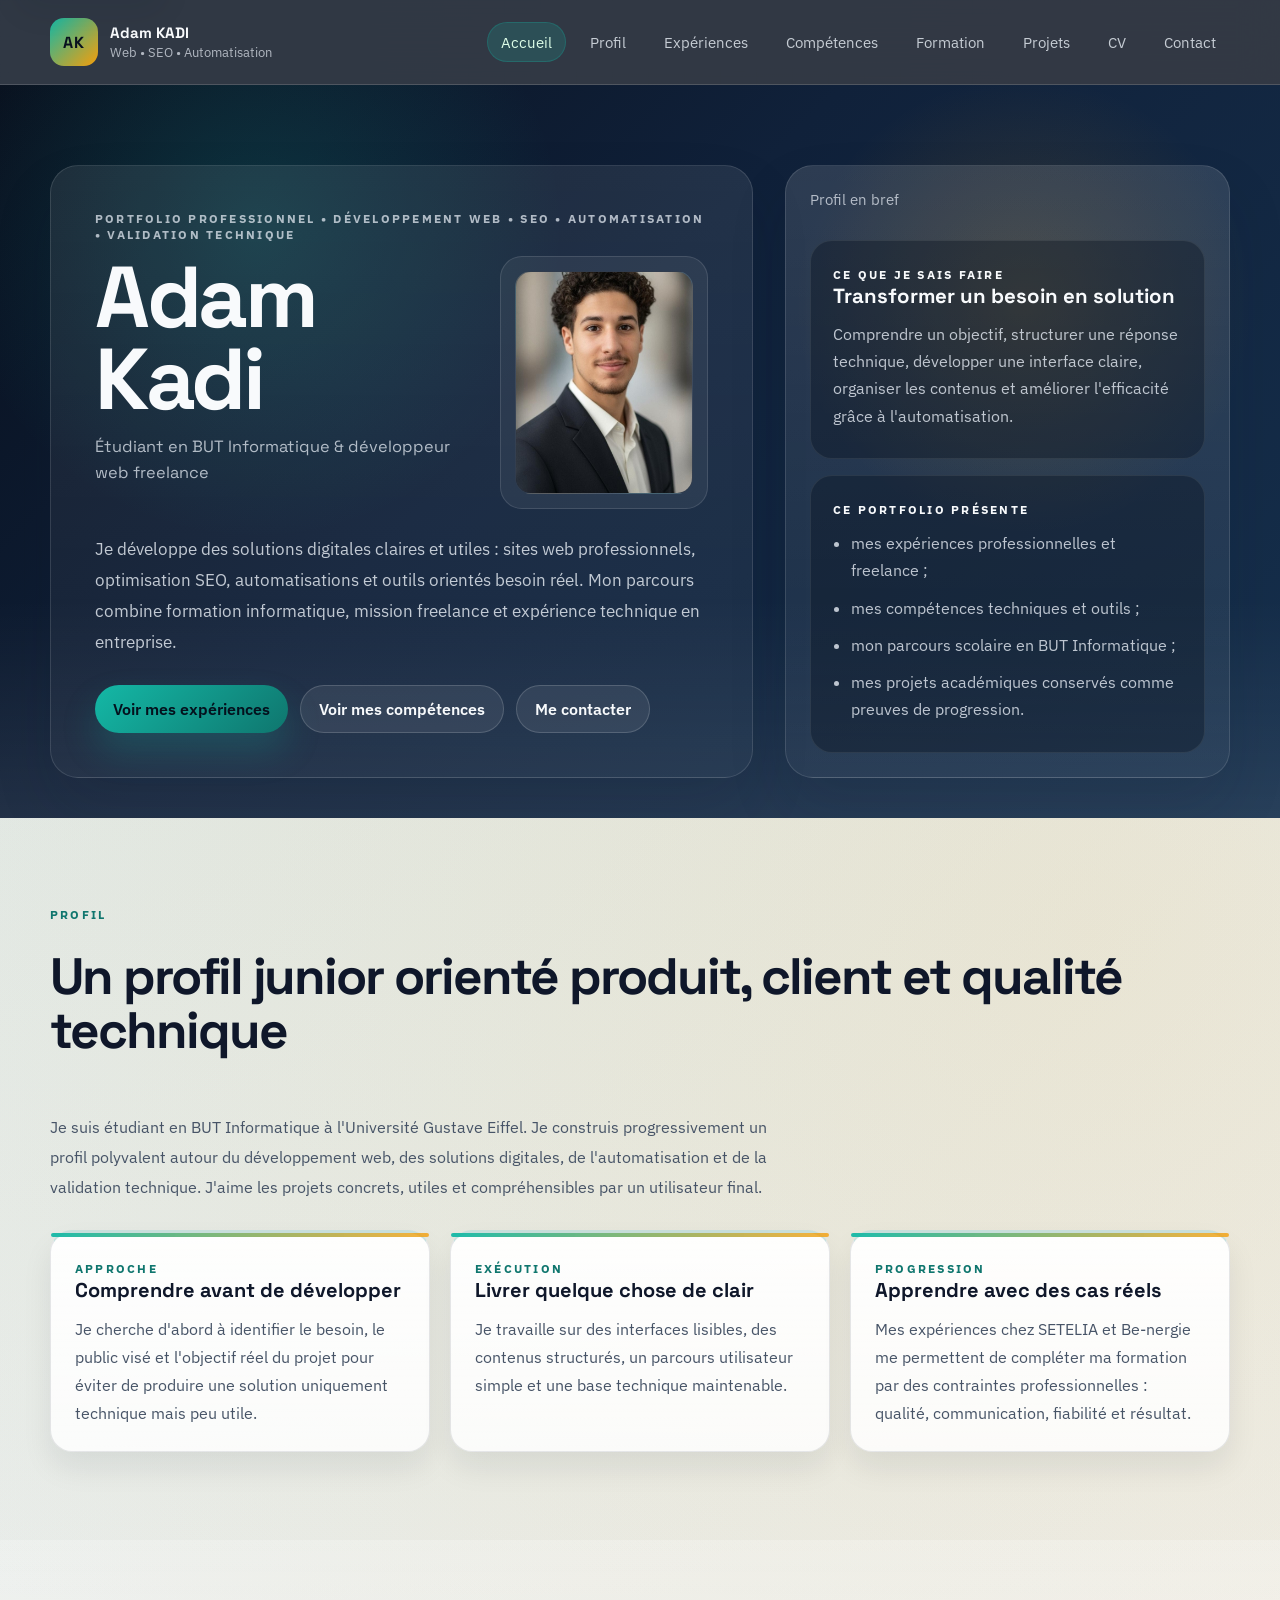
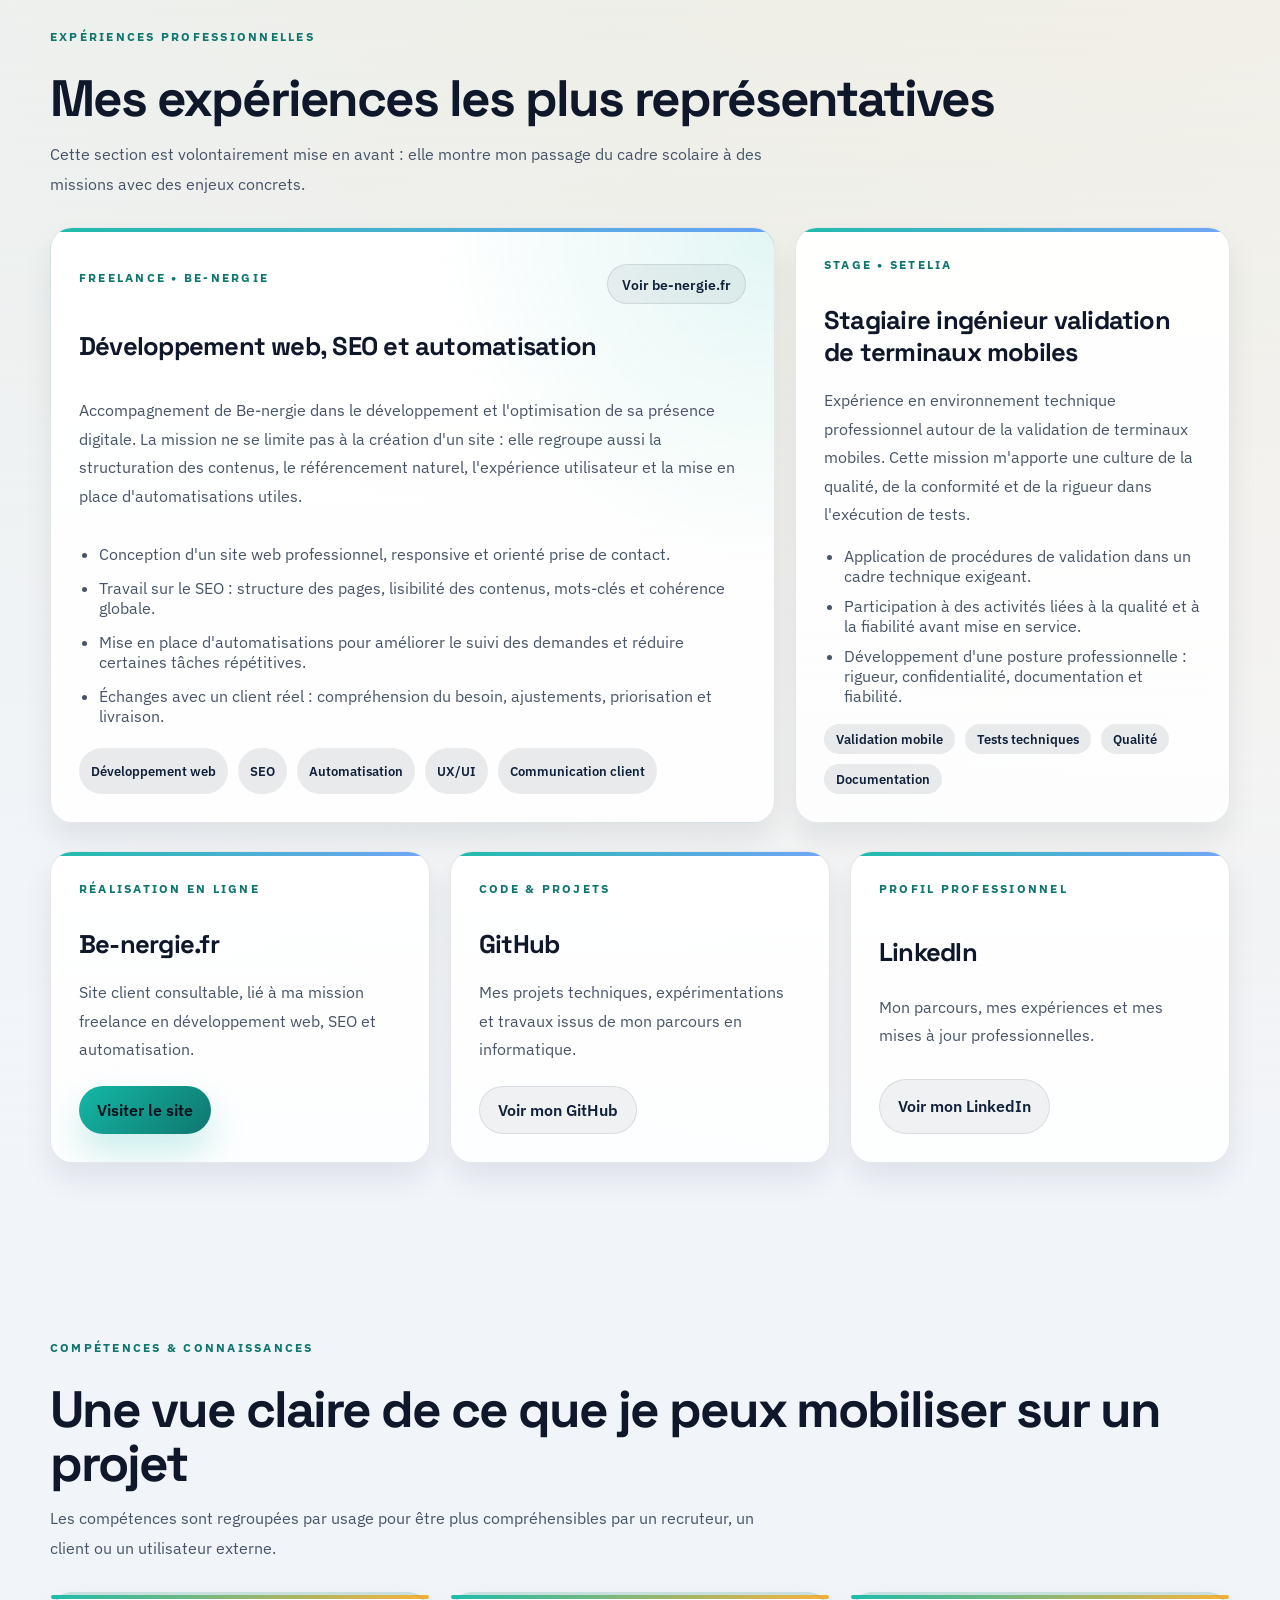
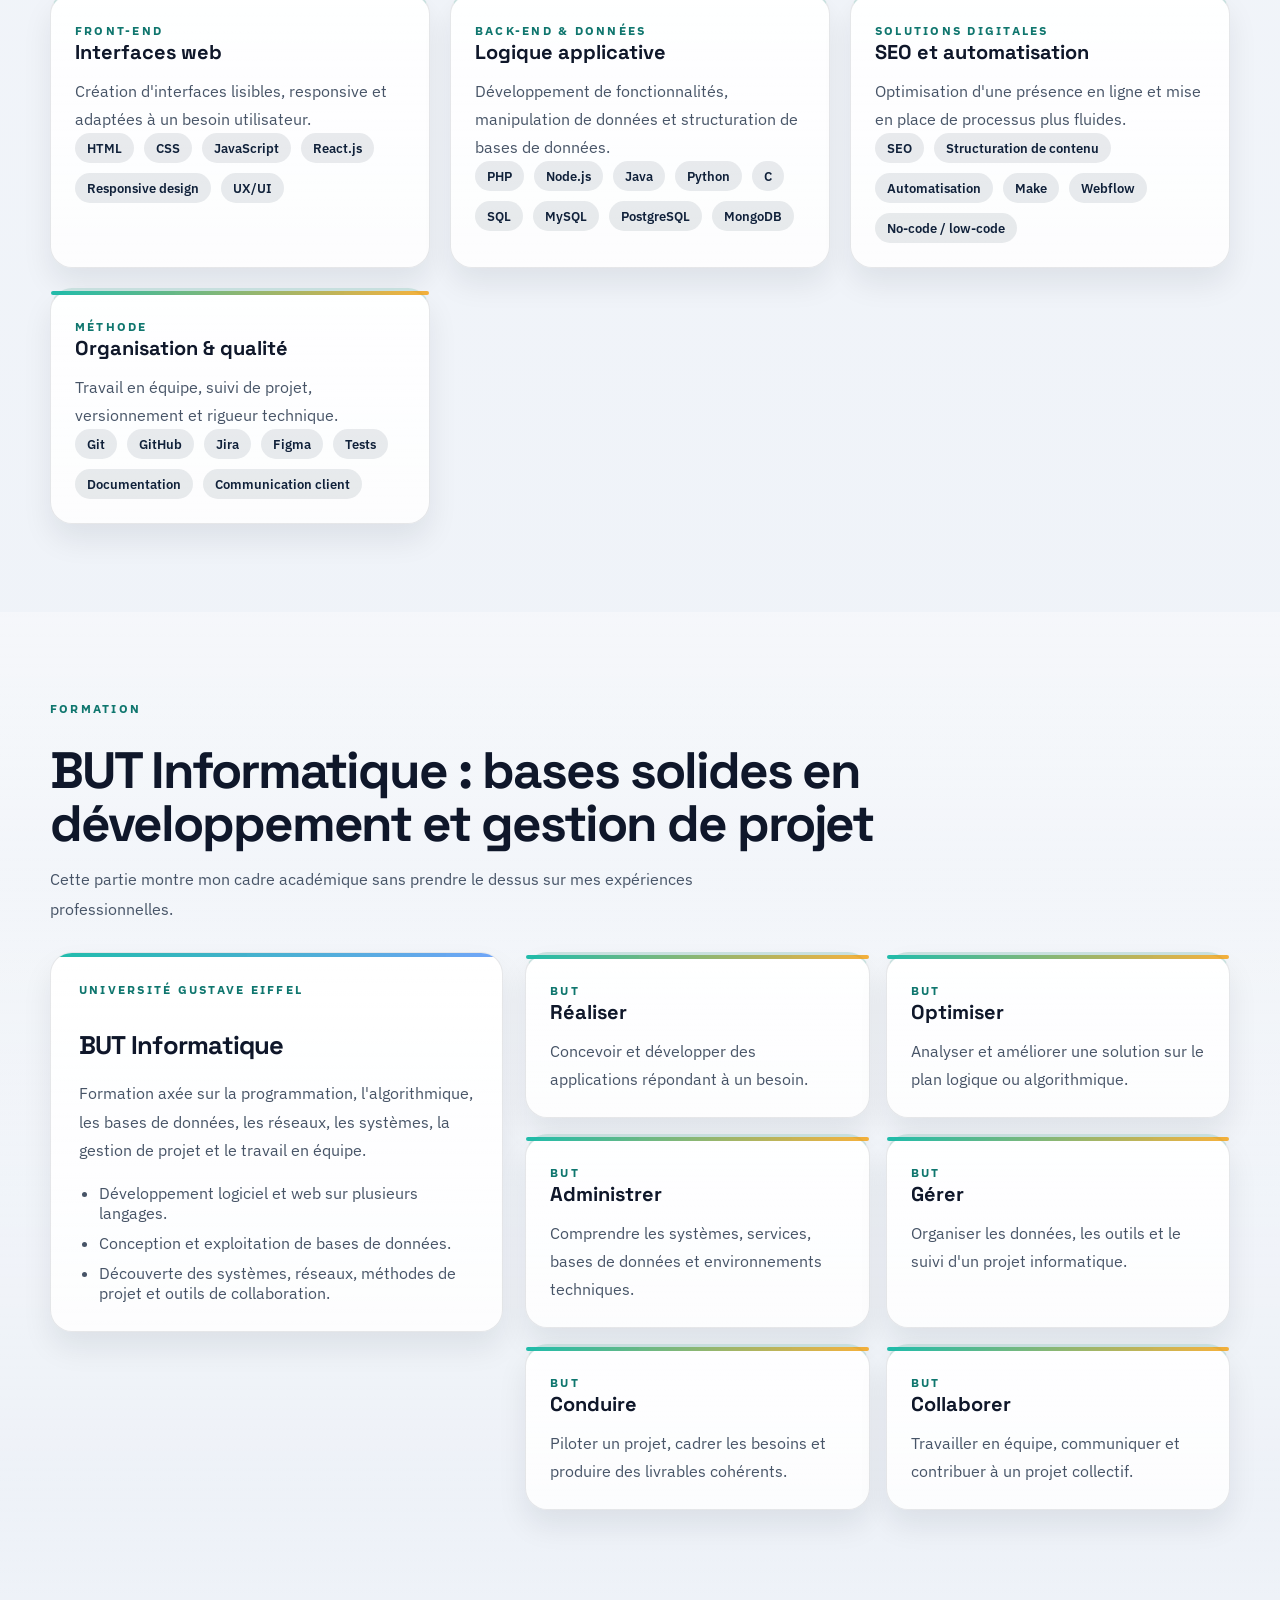
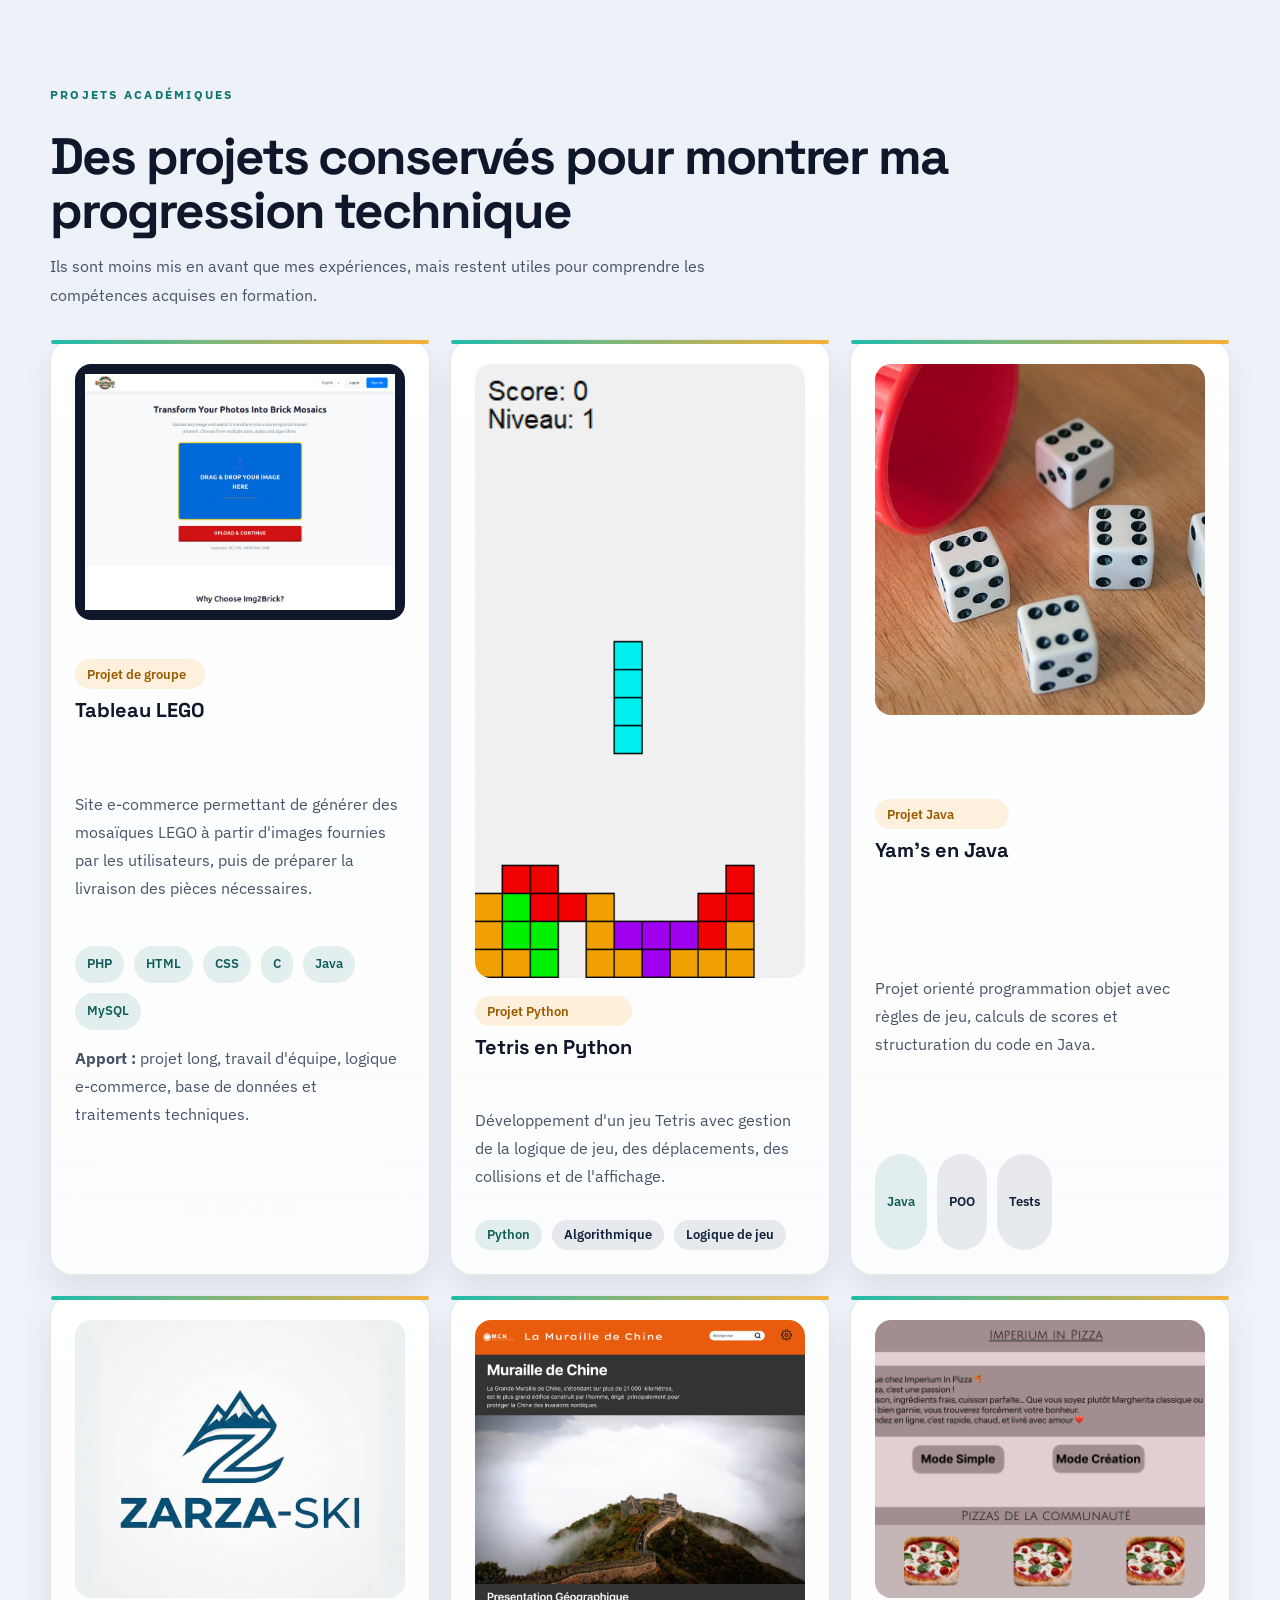
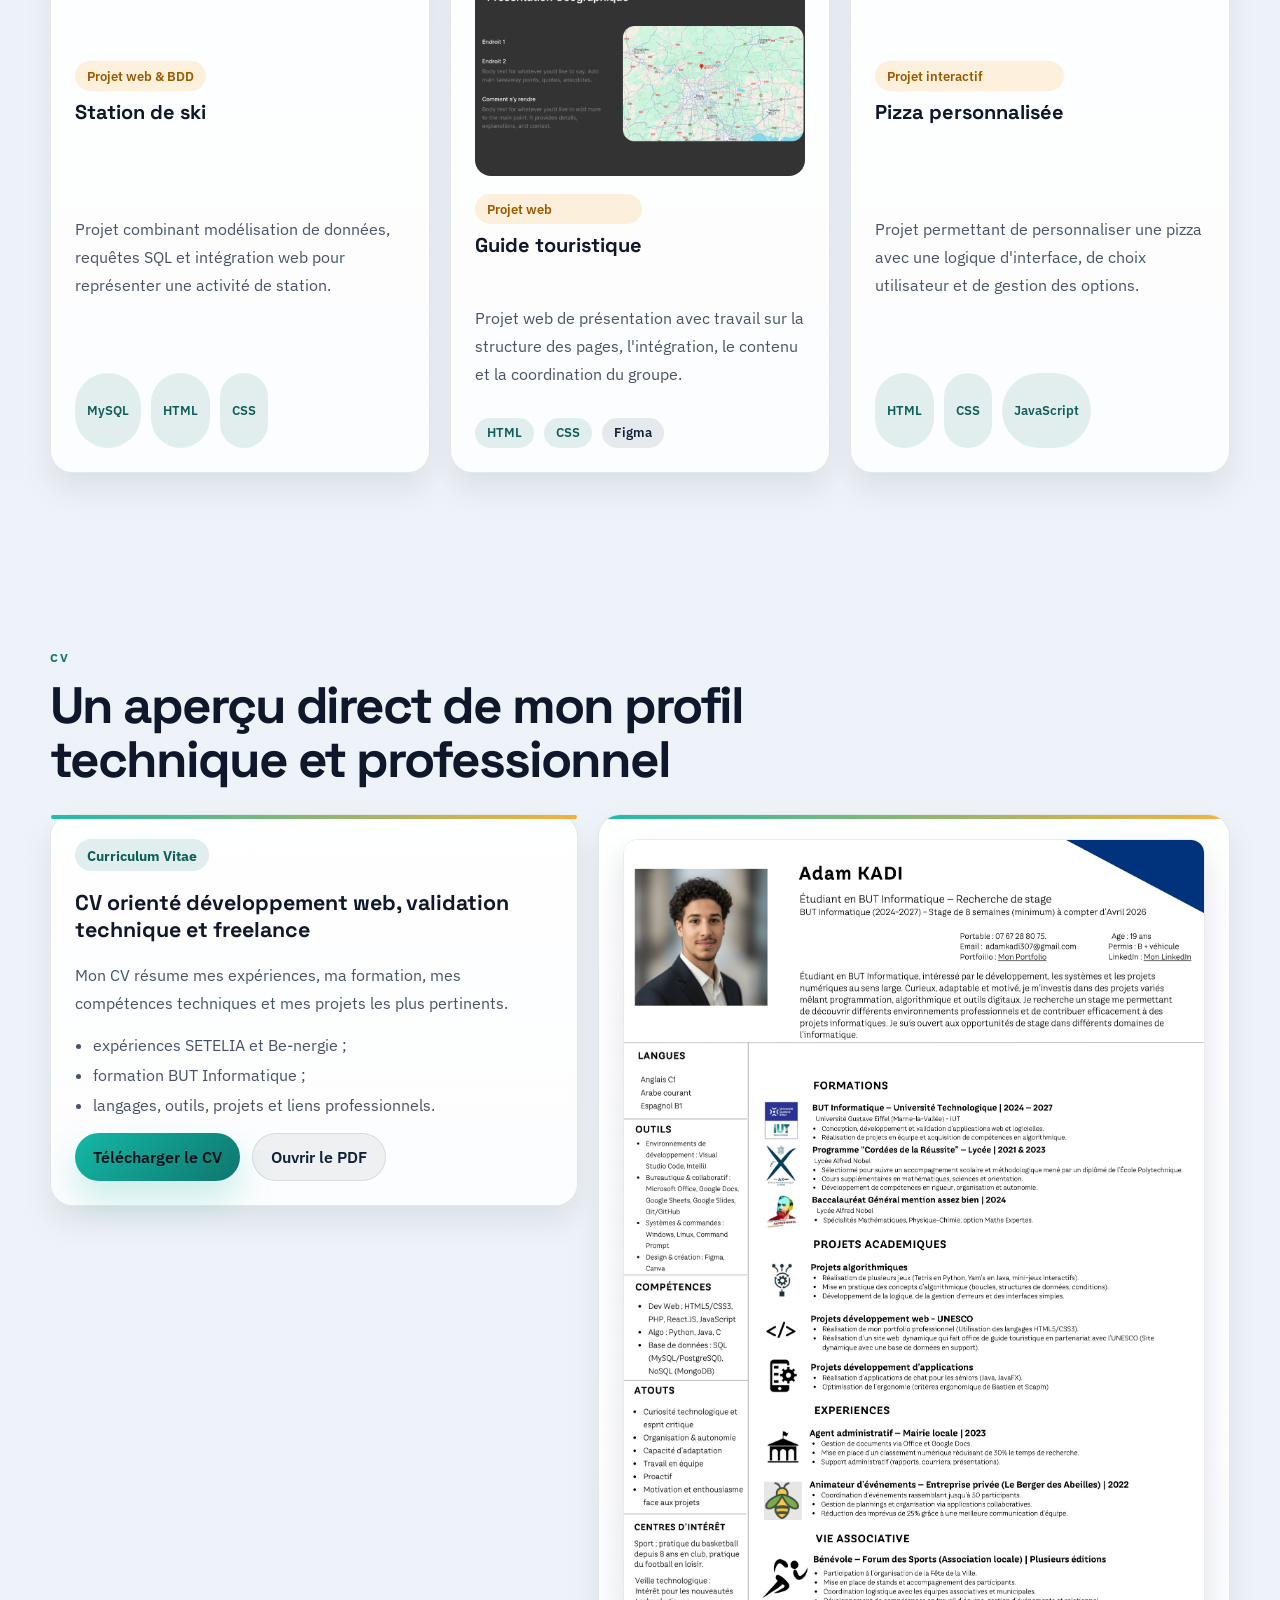
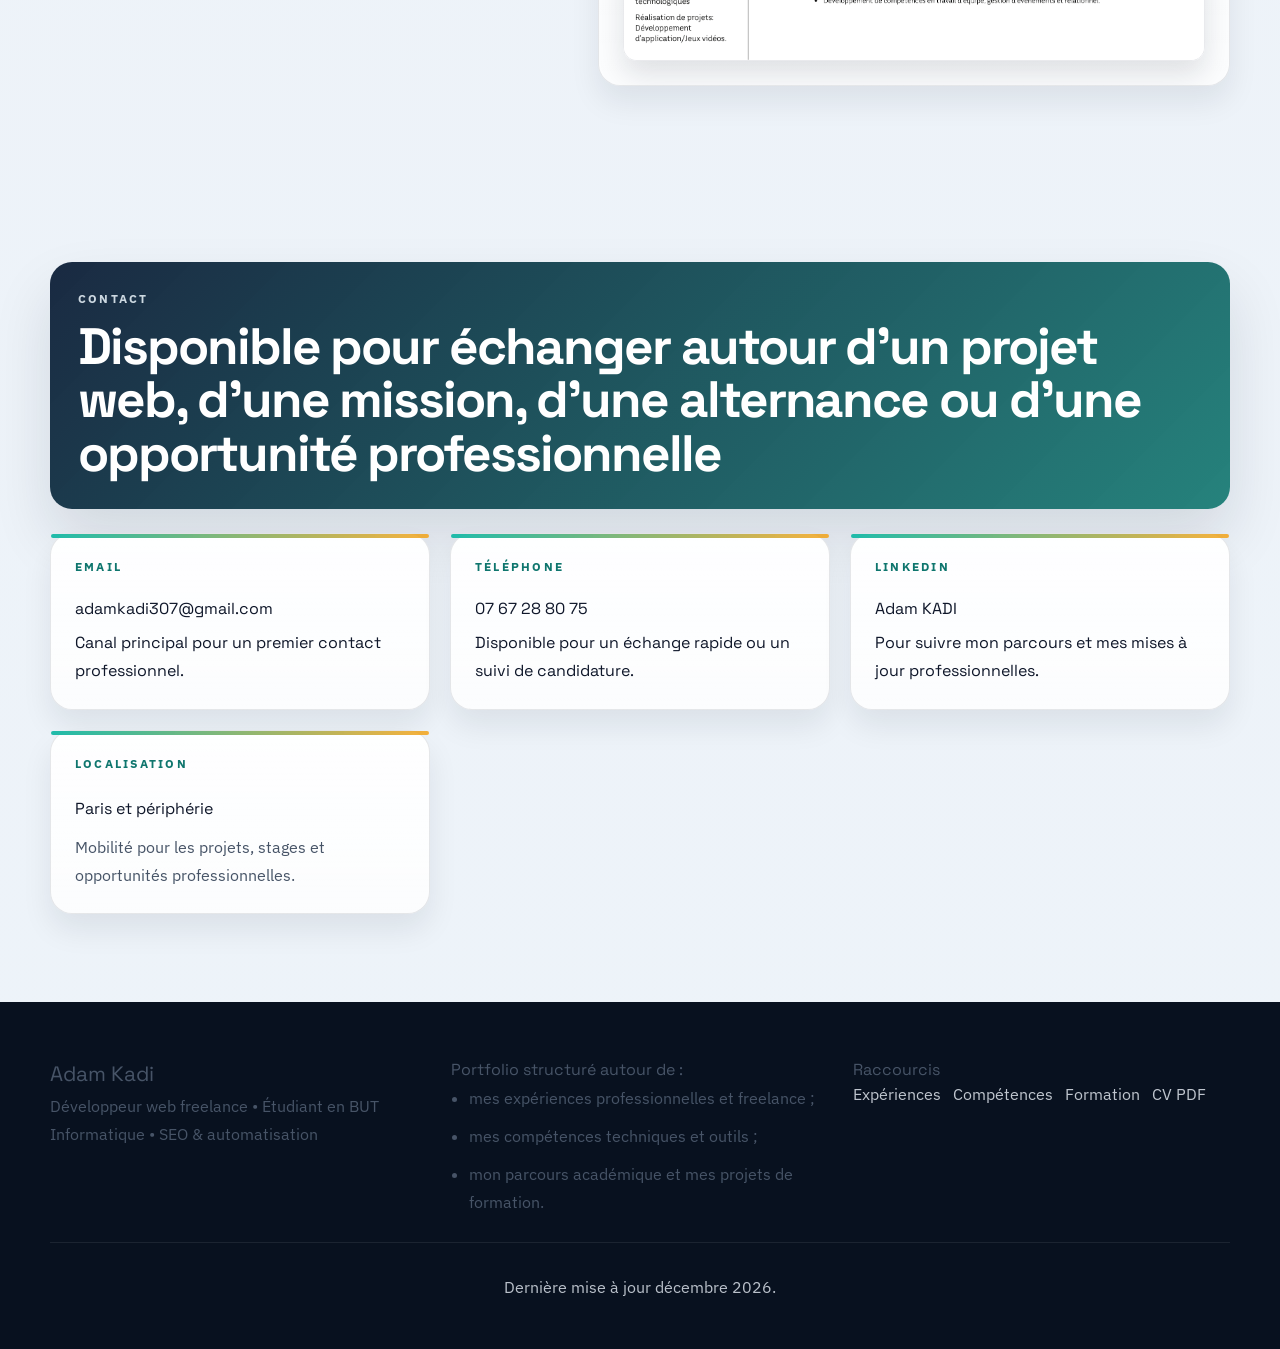
==== commit bf51da47: "Remove professional proof list from index.html Removed professional proof list from the hero section" ====
--- a/index.html
+++ b/index.html
@@ -67,11 +67,6 @@
                     <a class="button button-secondary" href="#competences">Voir mes compétences</a>
                     <a class="button button-secondary" href="#contact">Me contacter</a>
                 </div>
-                <ul class="hero-points professional-proof-list">
-                    <li><strong>Freelance</strong> : site client, SEO, automatisation et communication professionnelle</li>
-                    <li><strong>Stage</strong> : validation technique de terminaux mobiles chez SETELIA</li>
-                    <li><strong>Formation</strong> : BUT Informatique, programmation, bases de données, réseau et gestion de projet</li>
-                </ul>
             </div>
 
             <aside class="hero-panel profile-snapshot-card">
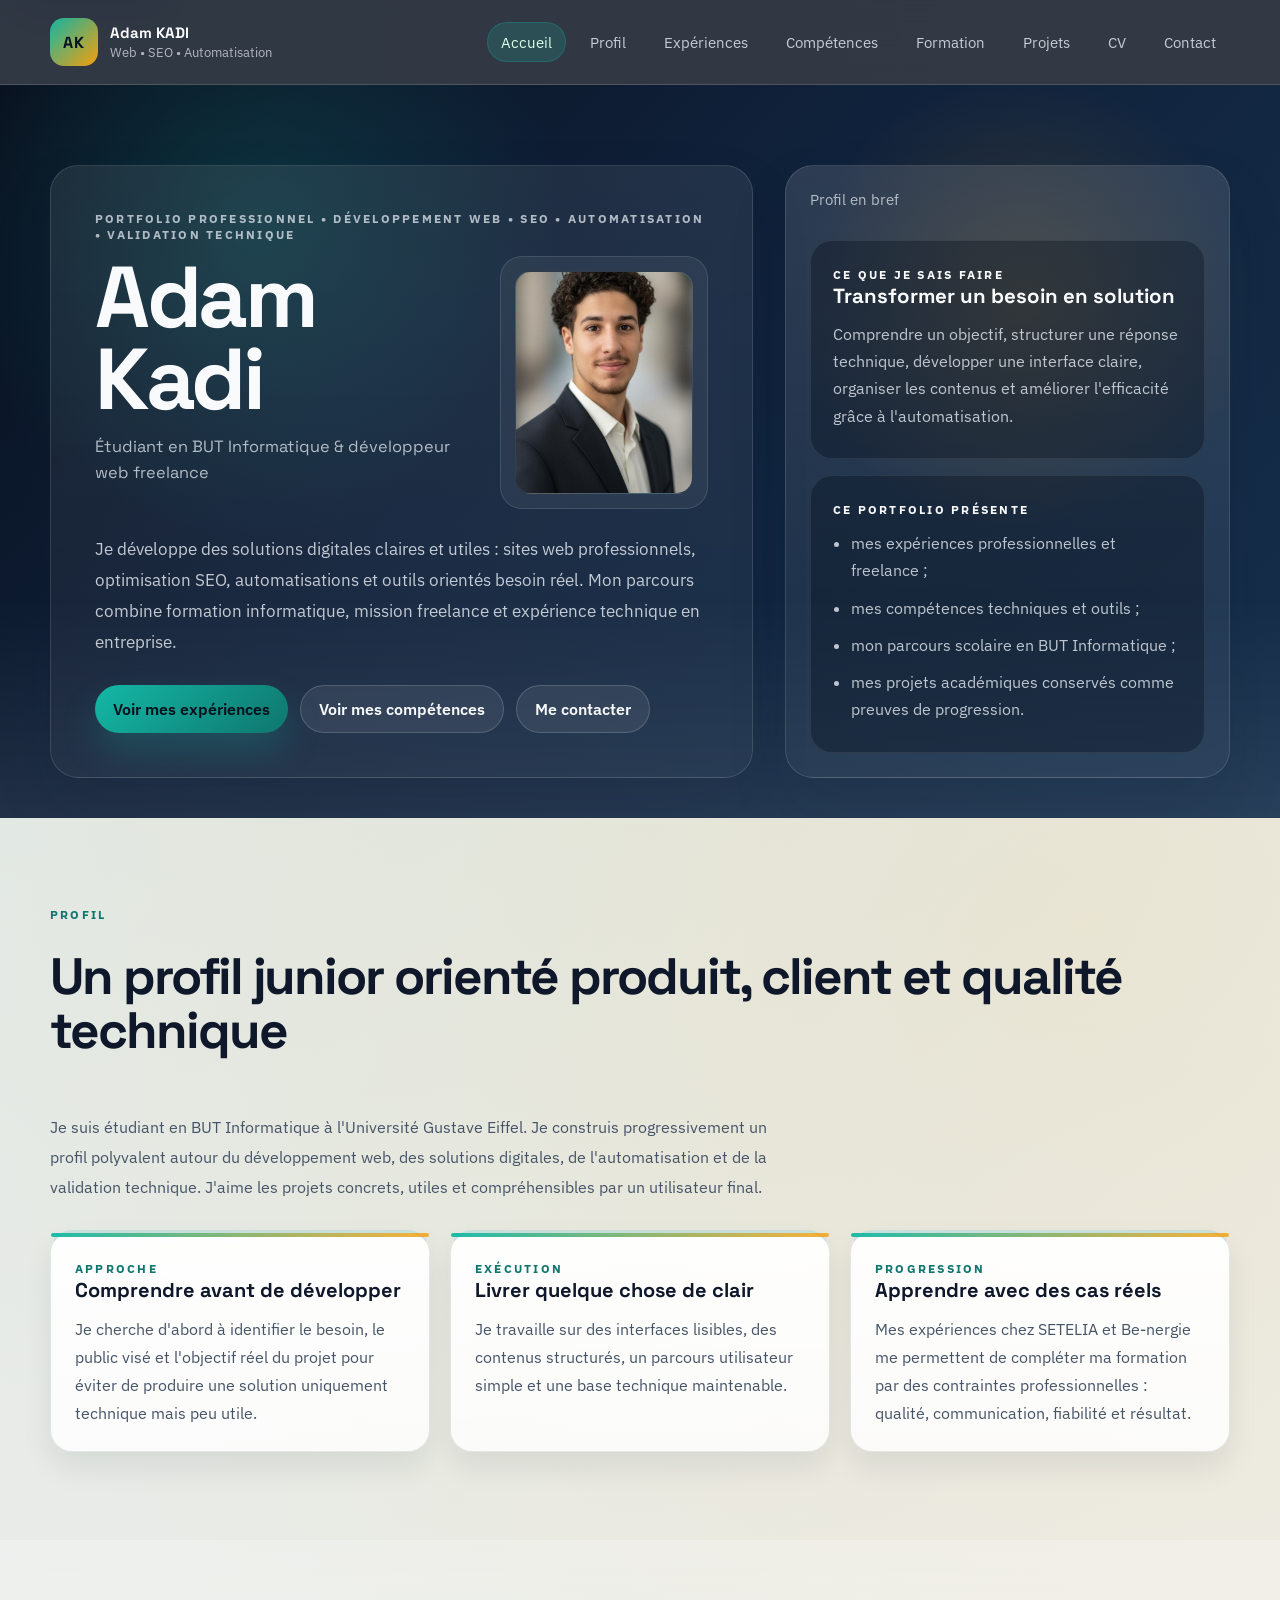
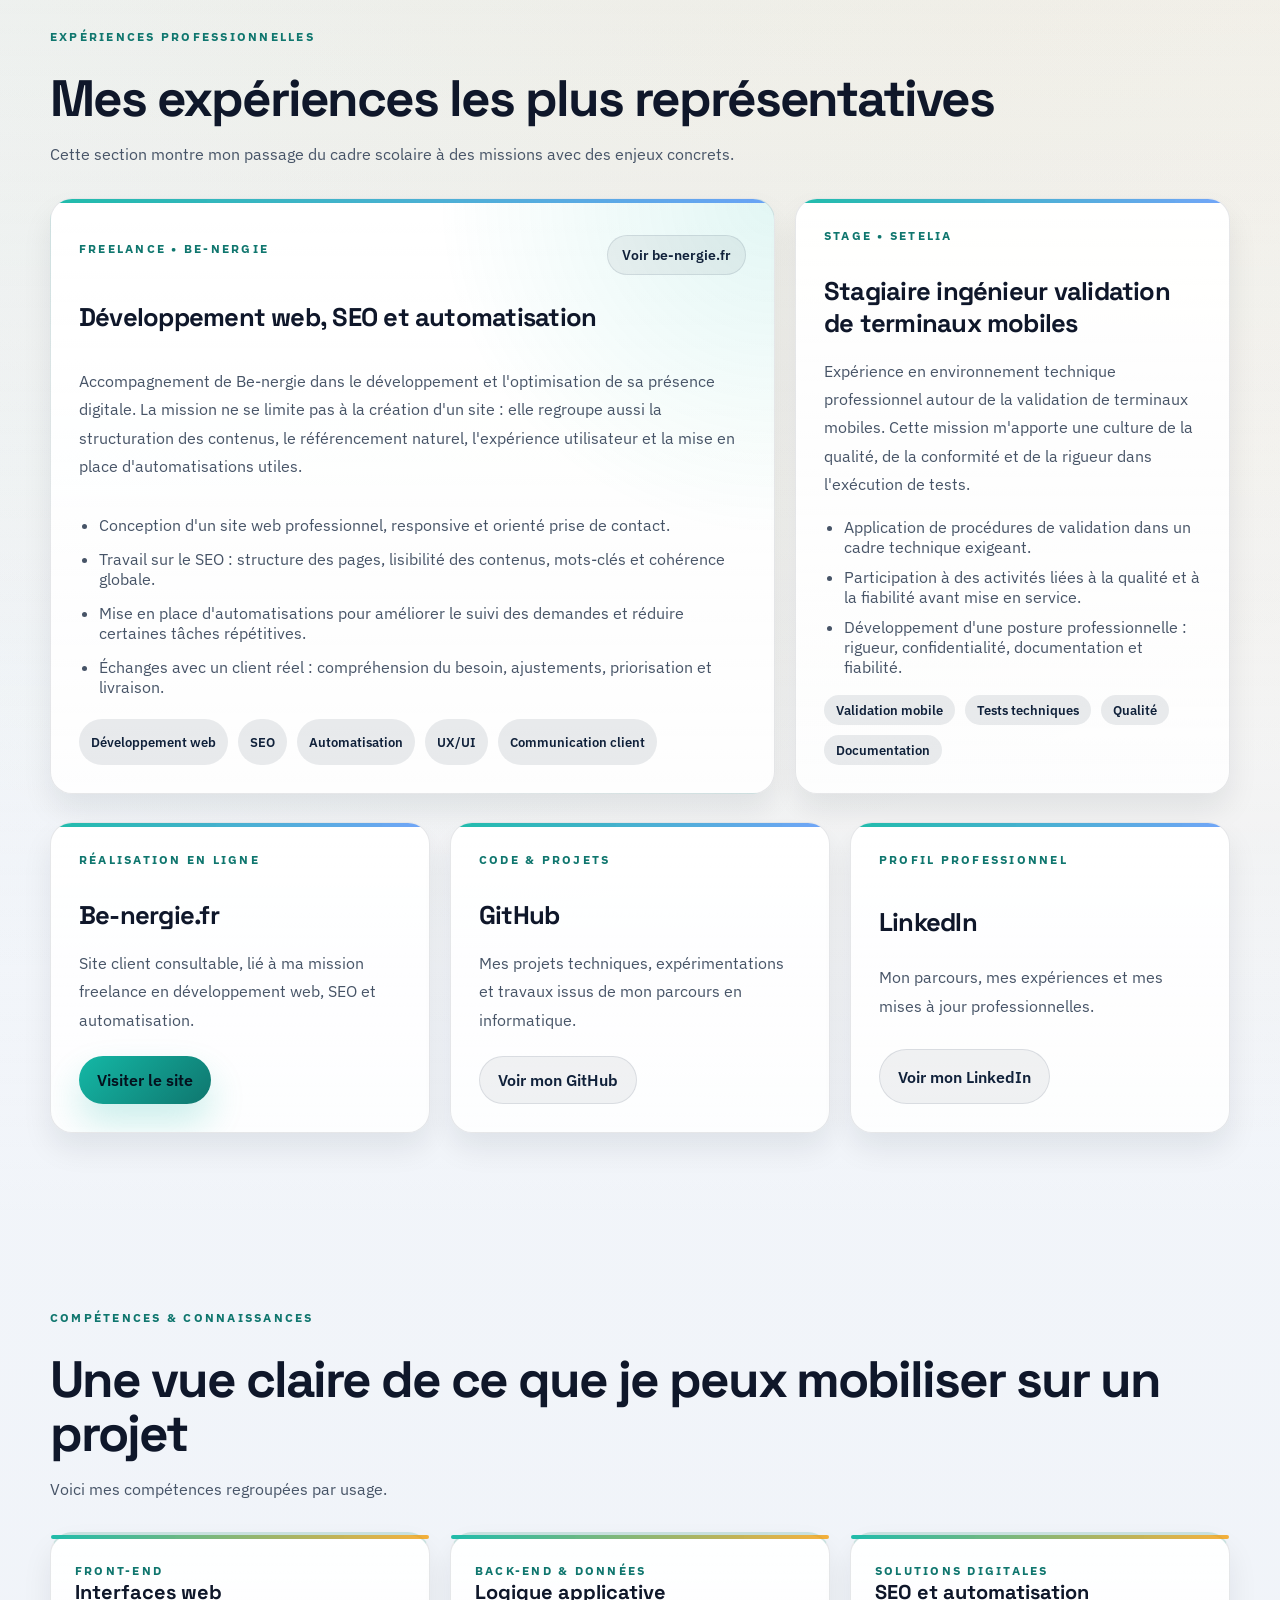
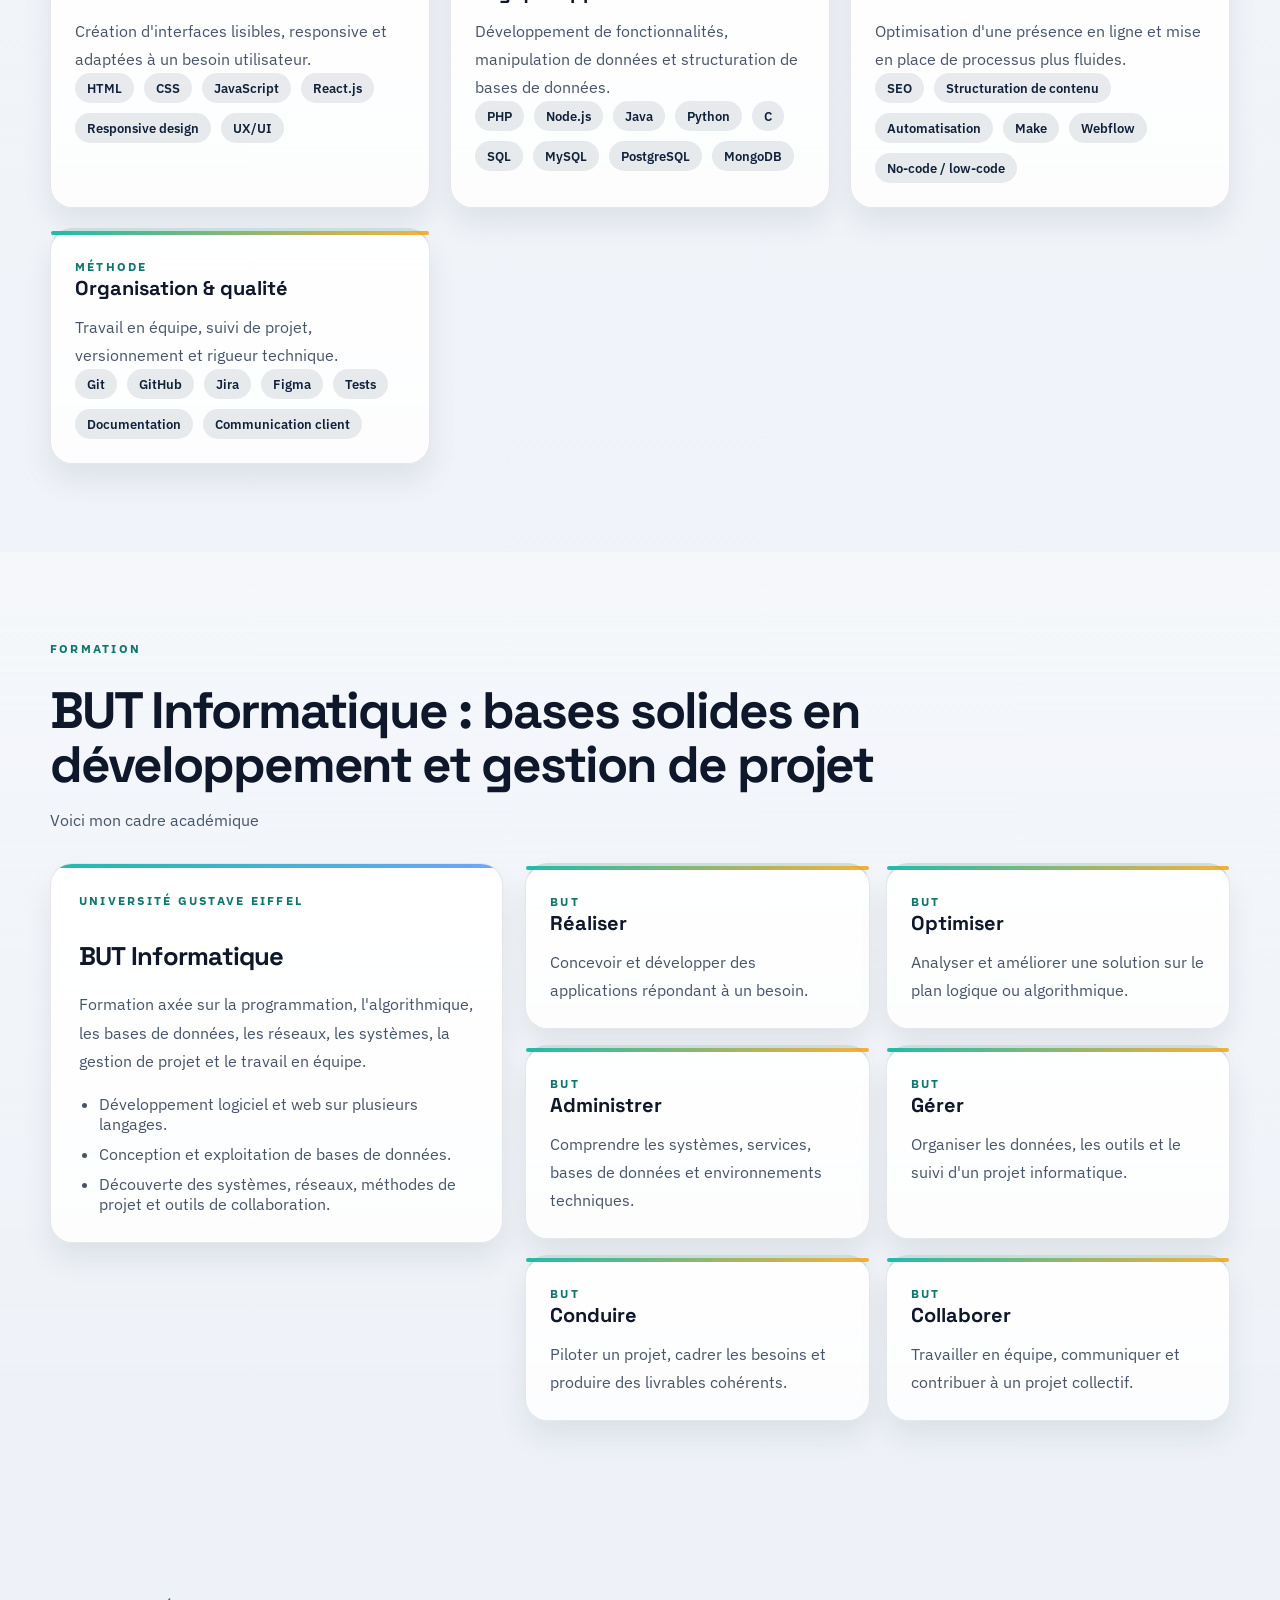
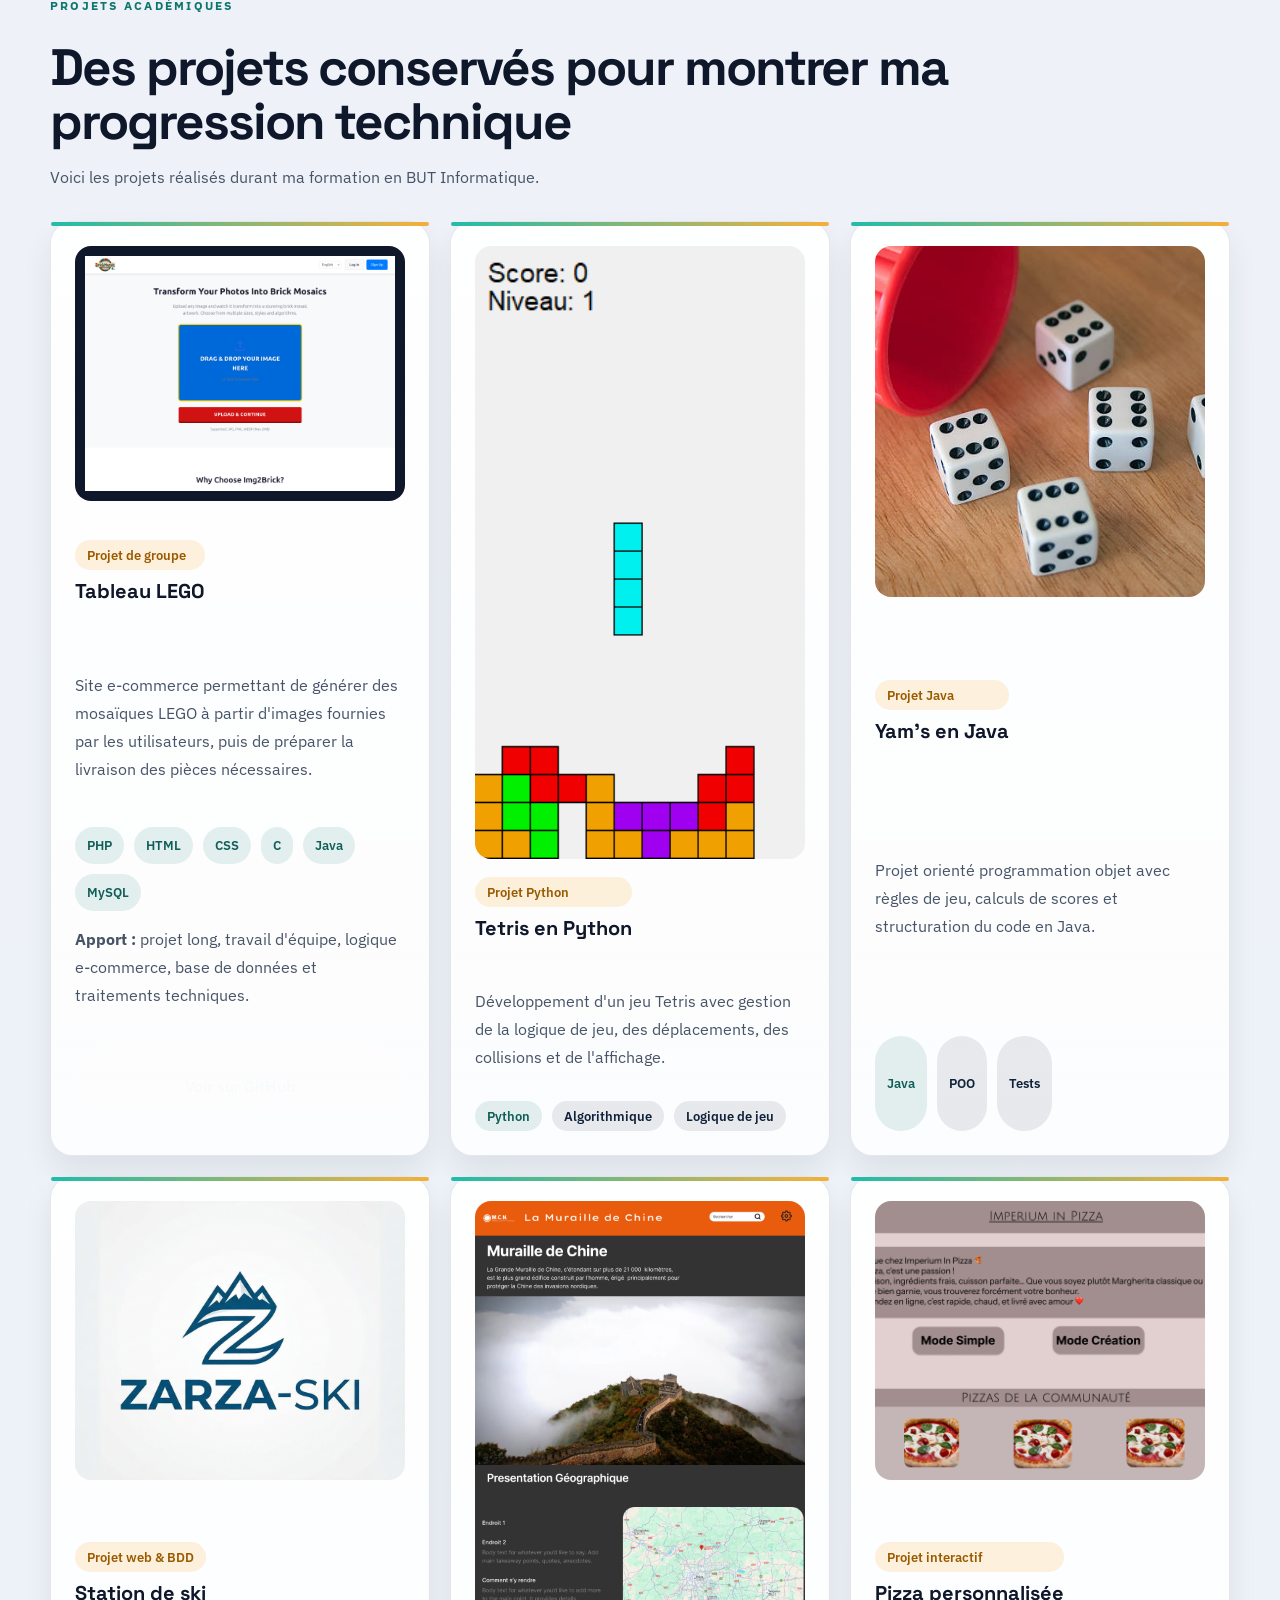
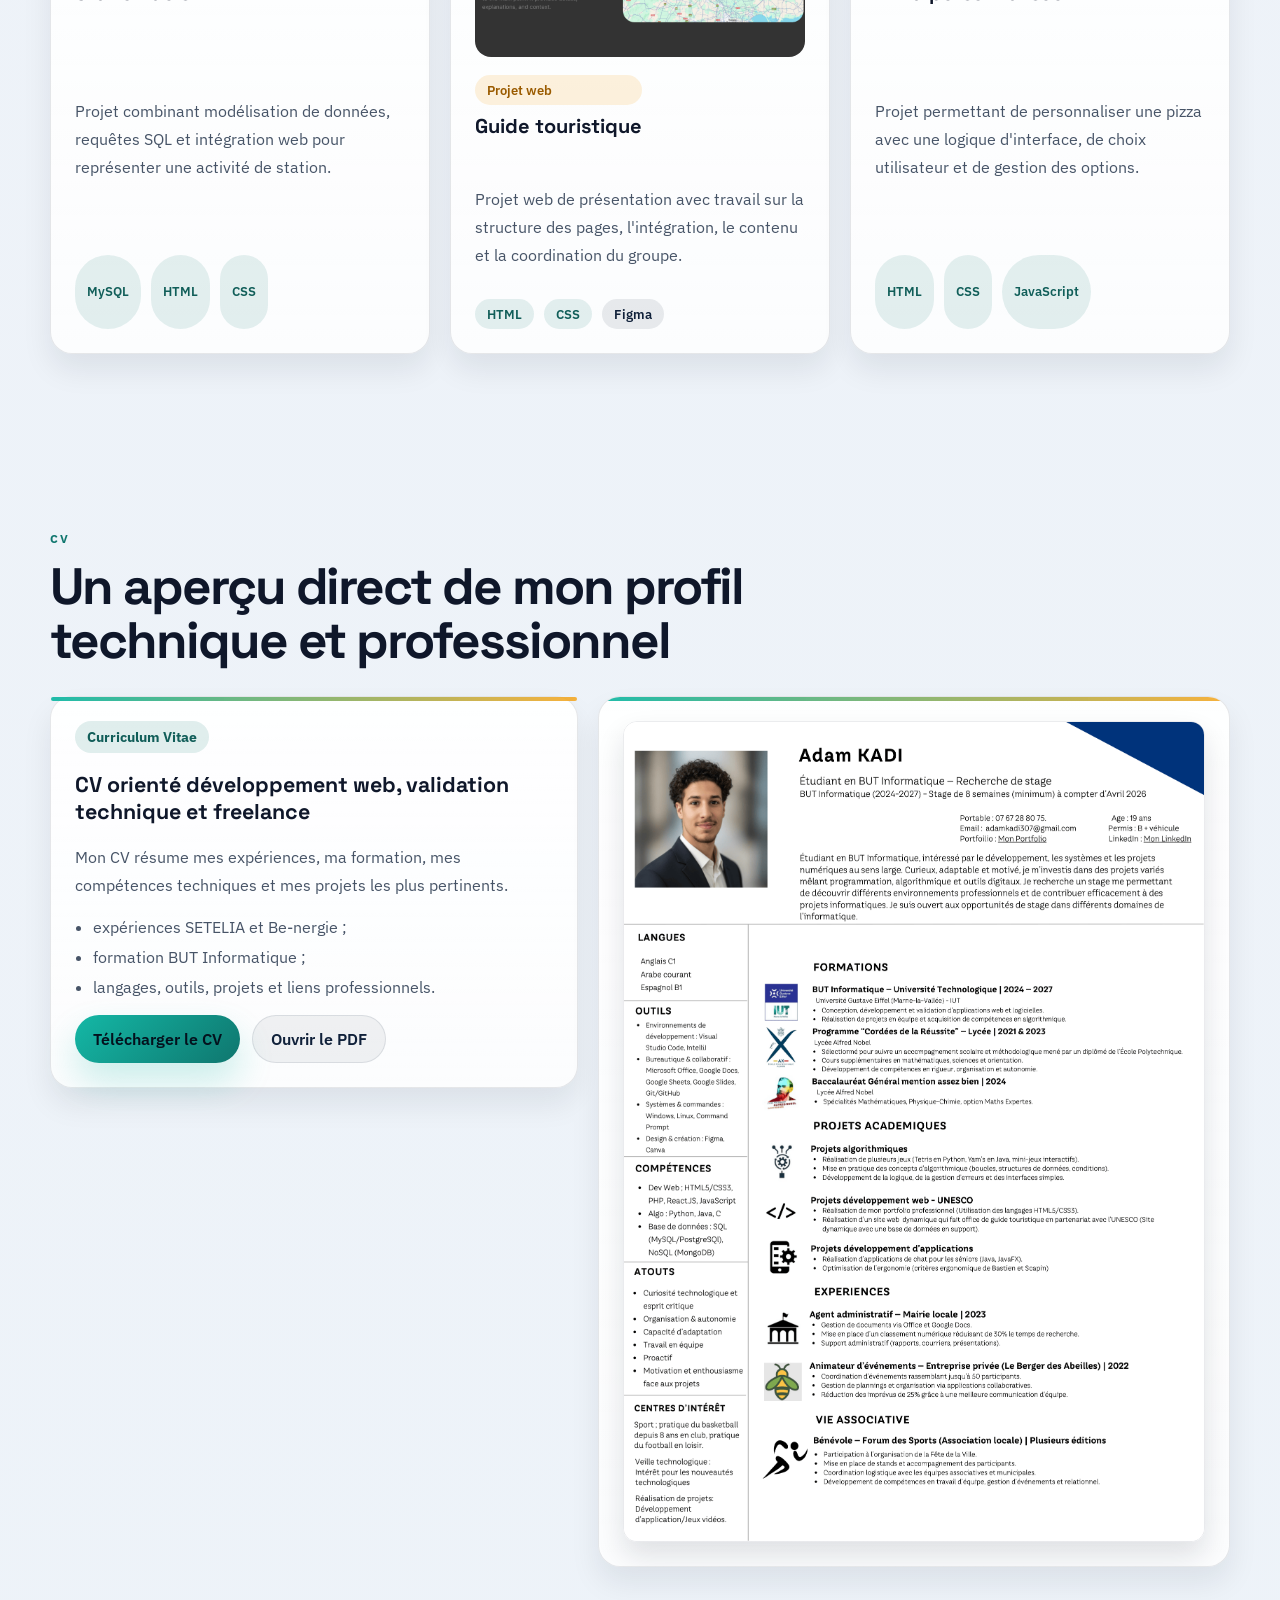
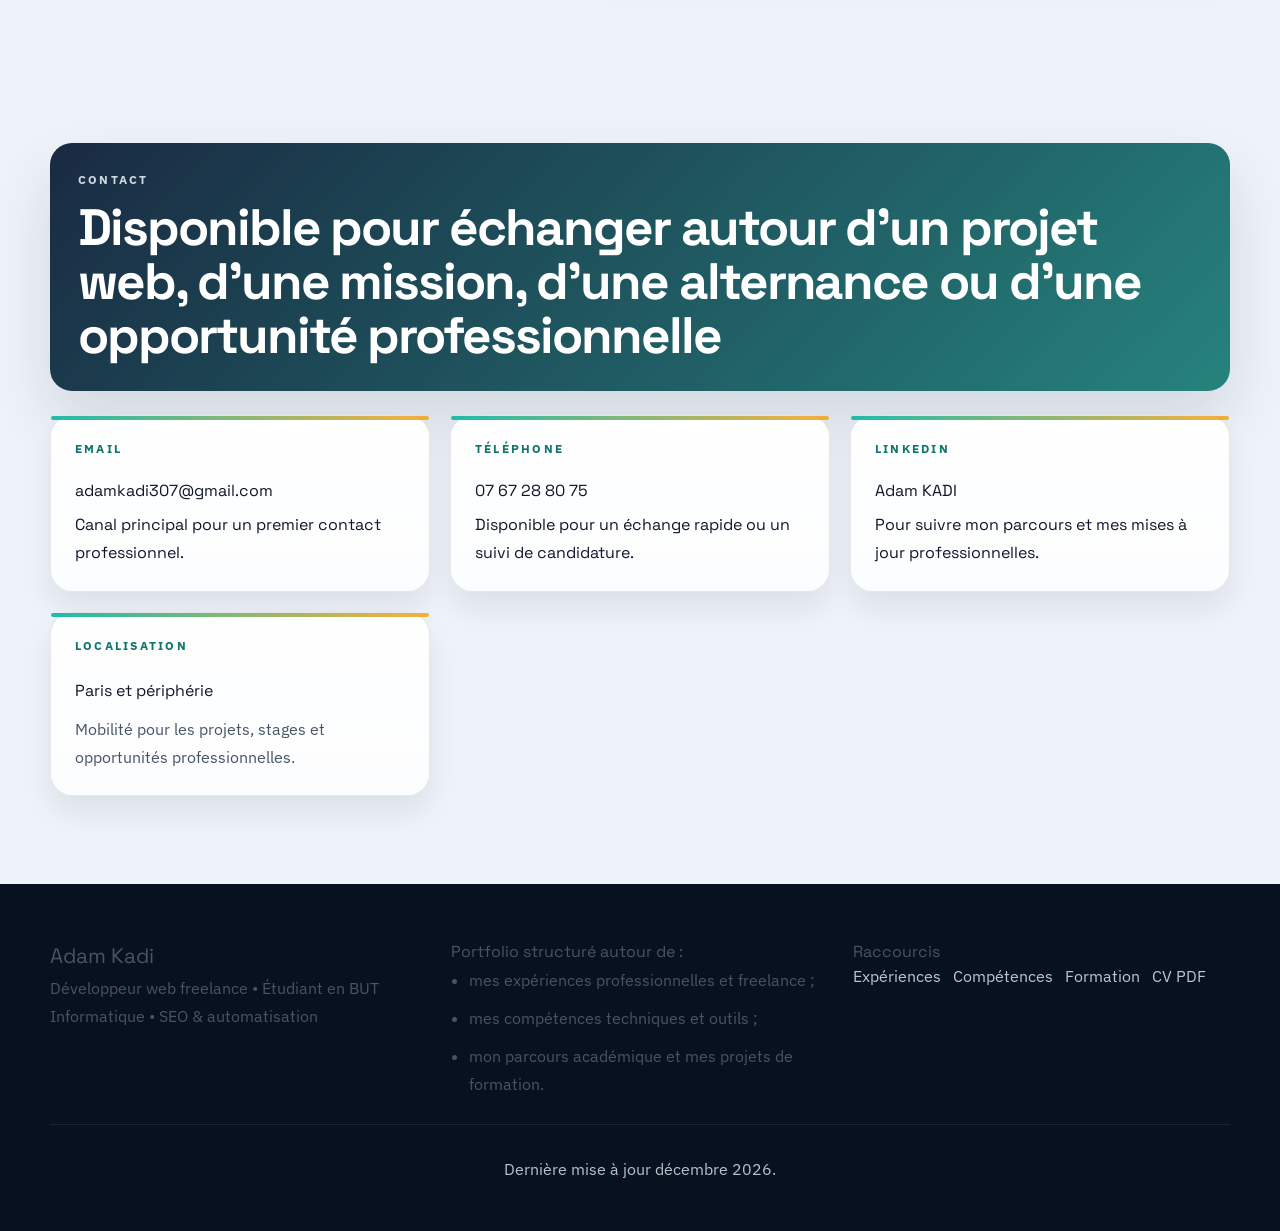
==== commit c78e856b: "Revise section subtitles for improved clarity Updated subtitles for various sections to enhance clar" ====
--- a/index.html
+++ b/index.html
@@ -128,7 +128,7 @@
                 <div class="section-heading">
                     <p class="section-kicker">Expériences professionnelles</p>
                     <h2>Mes expériences les plus représentatives</h2>
-                    <p class="section-subtitle">Cette section est volontairement mise en avant : elle montre mon passage du cadre scolaire à des missions avec des enjeux concrets.</p>
+                    <p class="section-subtitle">Cette section montre mon passage du cadre scolaire à des missions avec des enjeux concrets.</p>
                 </div>
 
                 <div class="professional-grid professional-grid-reordered">
@@ -206,7 +206,7 @@
                 <div class="section-heading">
                     <p class="section-kicker">Compétences & connaissances</p>
                     <h2>Une vue claire de ce que je peux mobiliser sur un projet</h2>
-                    <p class="section-subtitle">Les compétences sont regroupées par usage pour être plus compréhensibles par un recruteur, un client ou un utilisateur externe.</p>
+                    <p class="section-subtitle">Voici mes compétences regroupées par usage. </p>
                 </div>
 
                 <div class="info-grid knowledge-grid skill-domain-grid">
@@ -275,7 +275,7 @@
                 <div class="section-heading">
                     <p class="section-kicker">Formation</p>
                     <h2>BUT Informatique : bases solides en développement et gestion de projet</h2>
-                    <p class="section-subtitle">Cette partie montre mon cadre académique sans prendre le dessus sur mes expériences professionnelles.</p>
+                    <p class="section-subtitle">Voici mon cadre académique</p>
                 </div>
 
                 <div class="education-layout">
@@ -306,7 +306,7 @@
                 <div class="section-heading">
                     <p class="section-kicker">Projets académiques</p>
                     <h2>Des projets conservés pour montrer ma progression technique</h2>
-                    <p class="section-subtitle">Ils sont moins mis en avant que mes expériences, mais restent utiles pour comprendre les compétences acquises en formation.</p>
+                    <p class="section-subtitle">Voici les projets réalisés durant ma formation en BUT Informatique.</p>
                 </div>
 
                 <div class="projects-grid academic-projects-grid">
